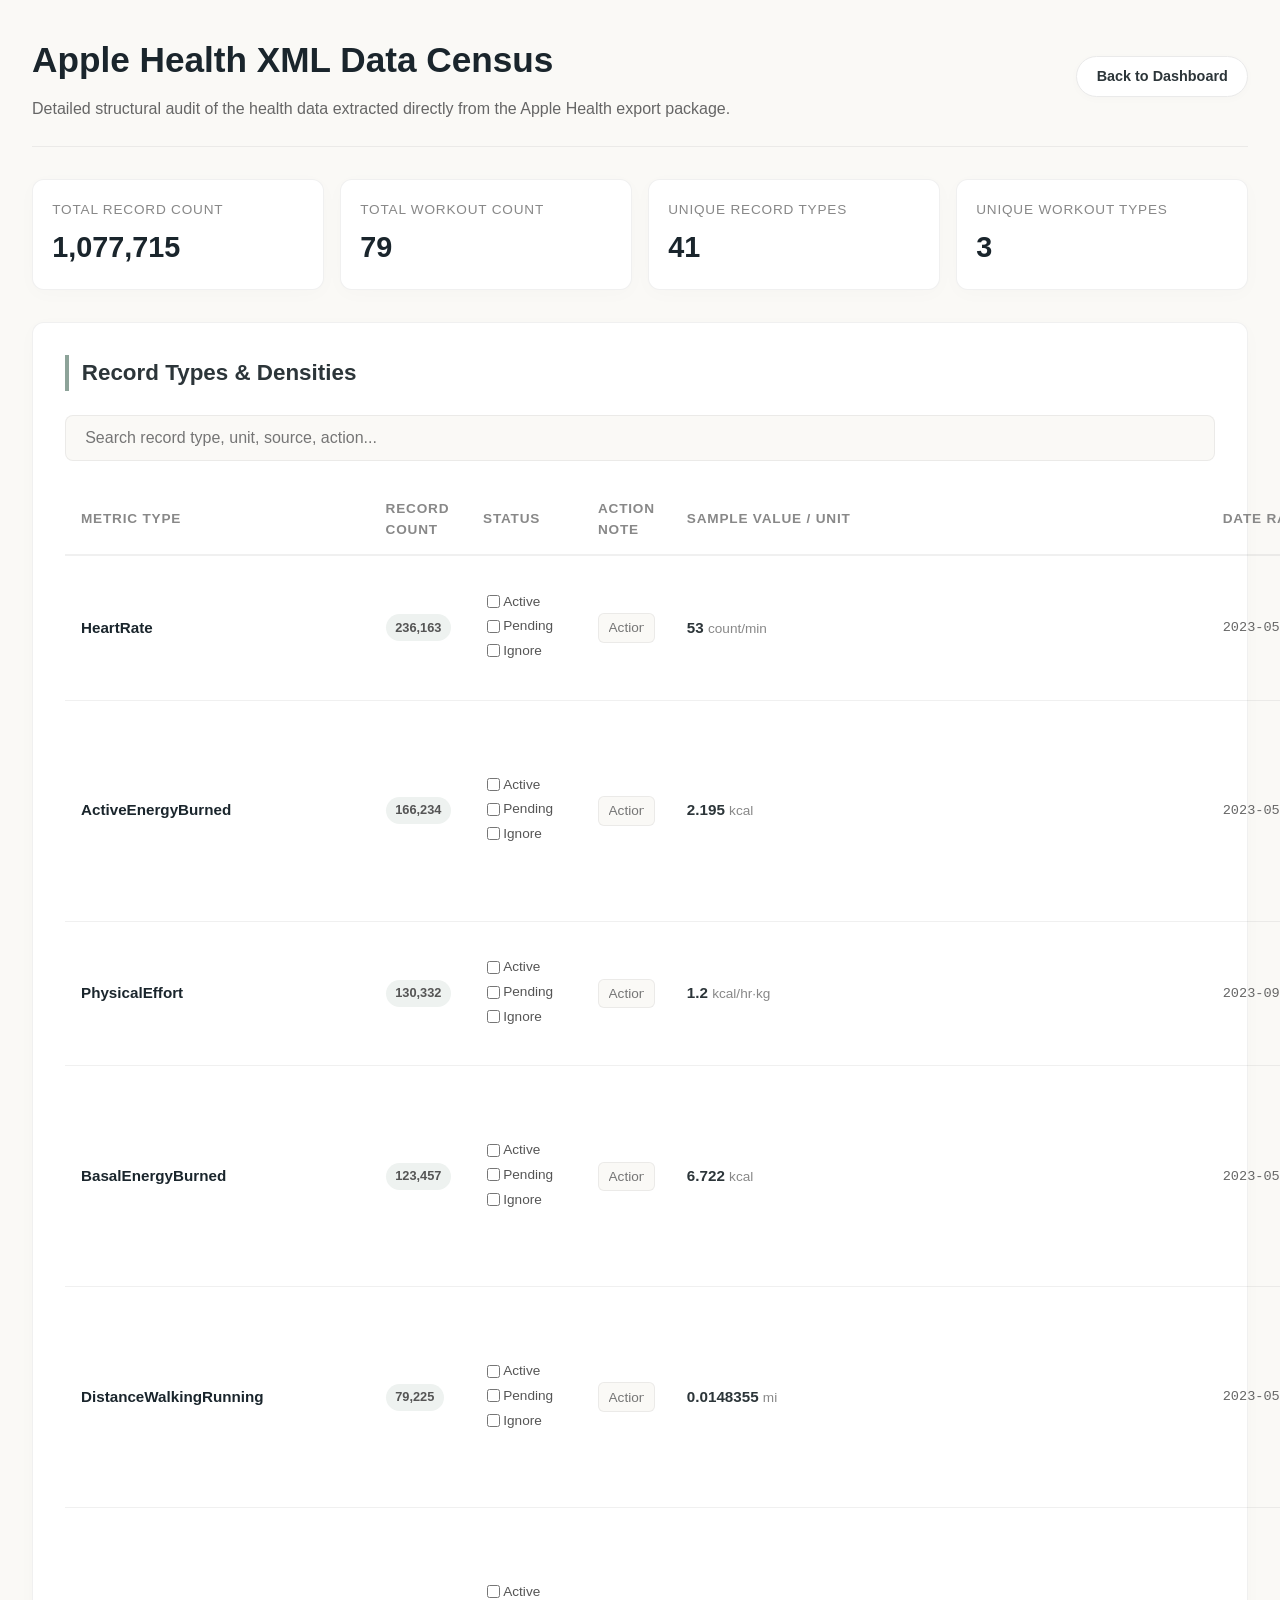
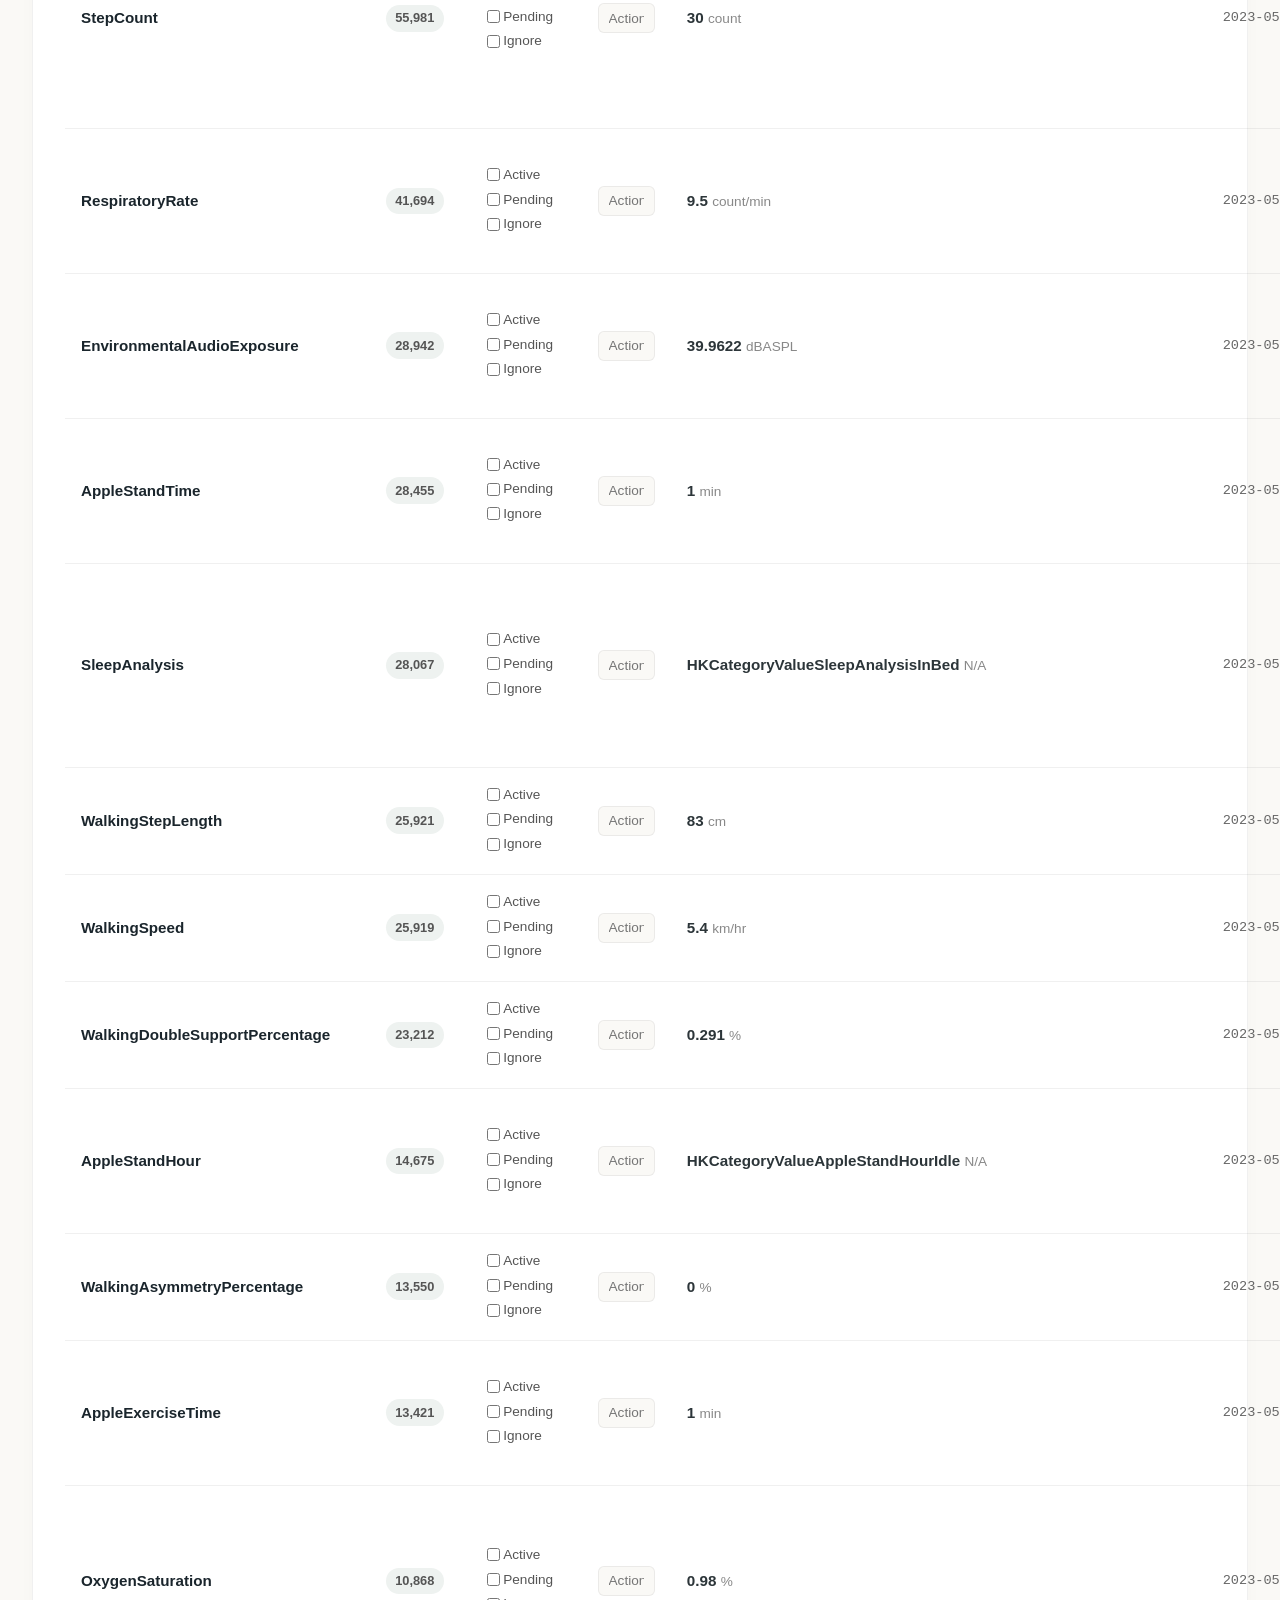
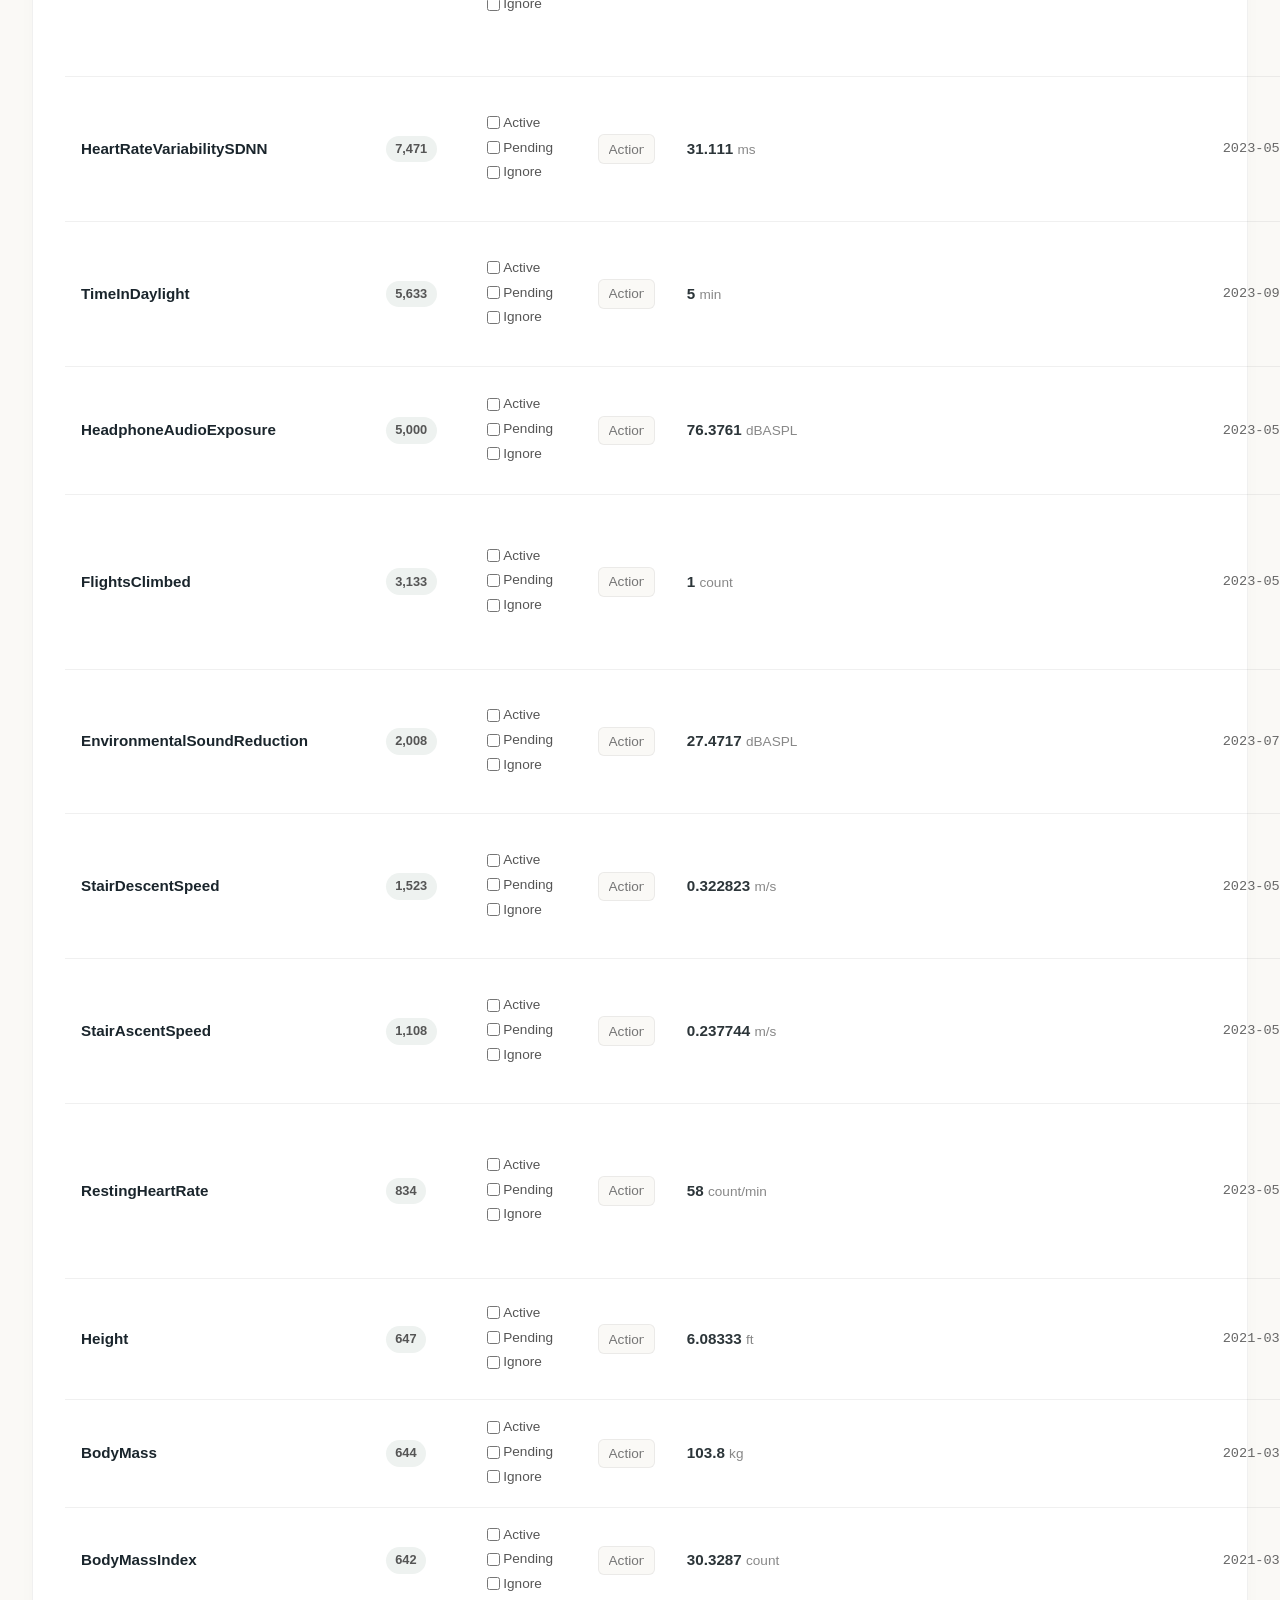
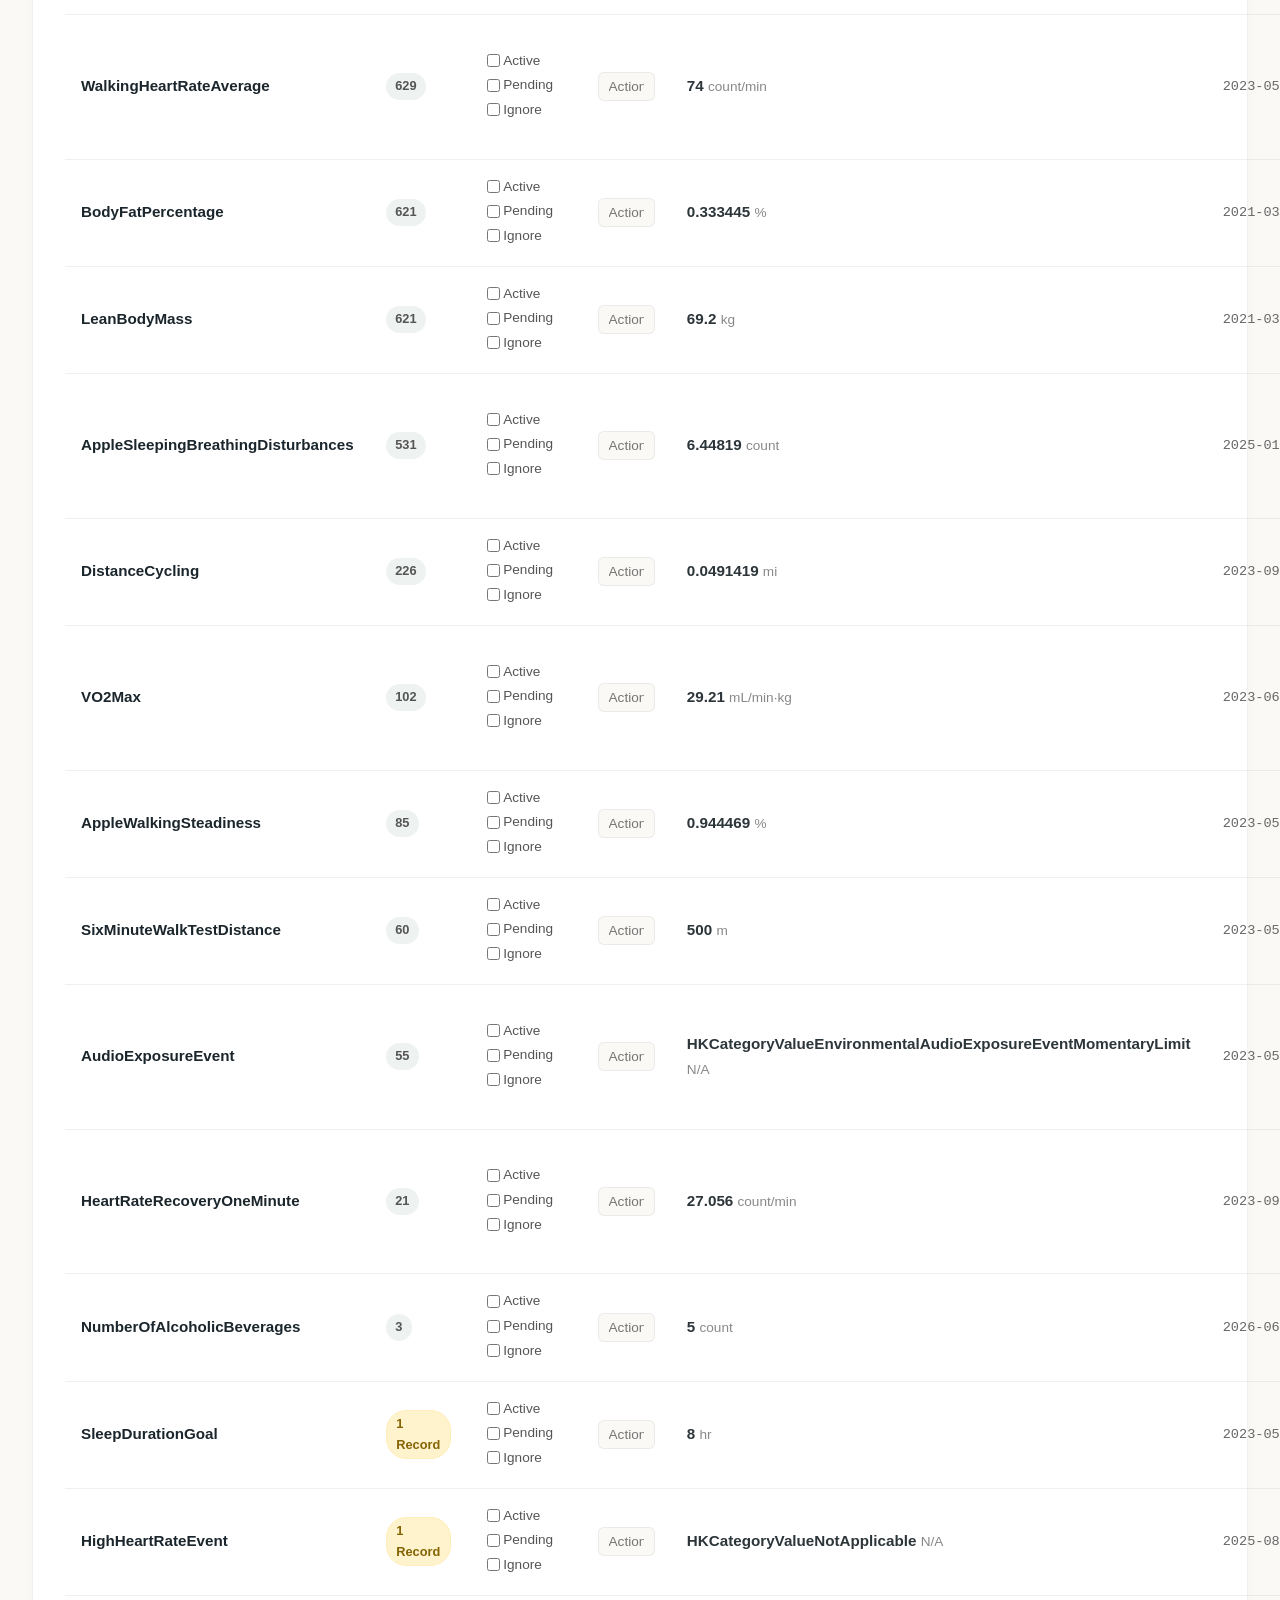
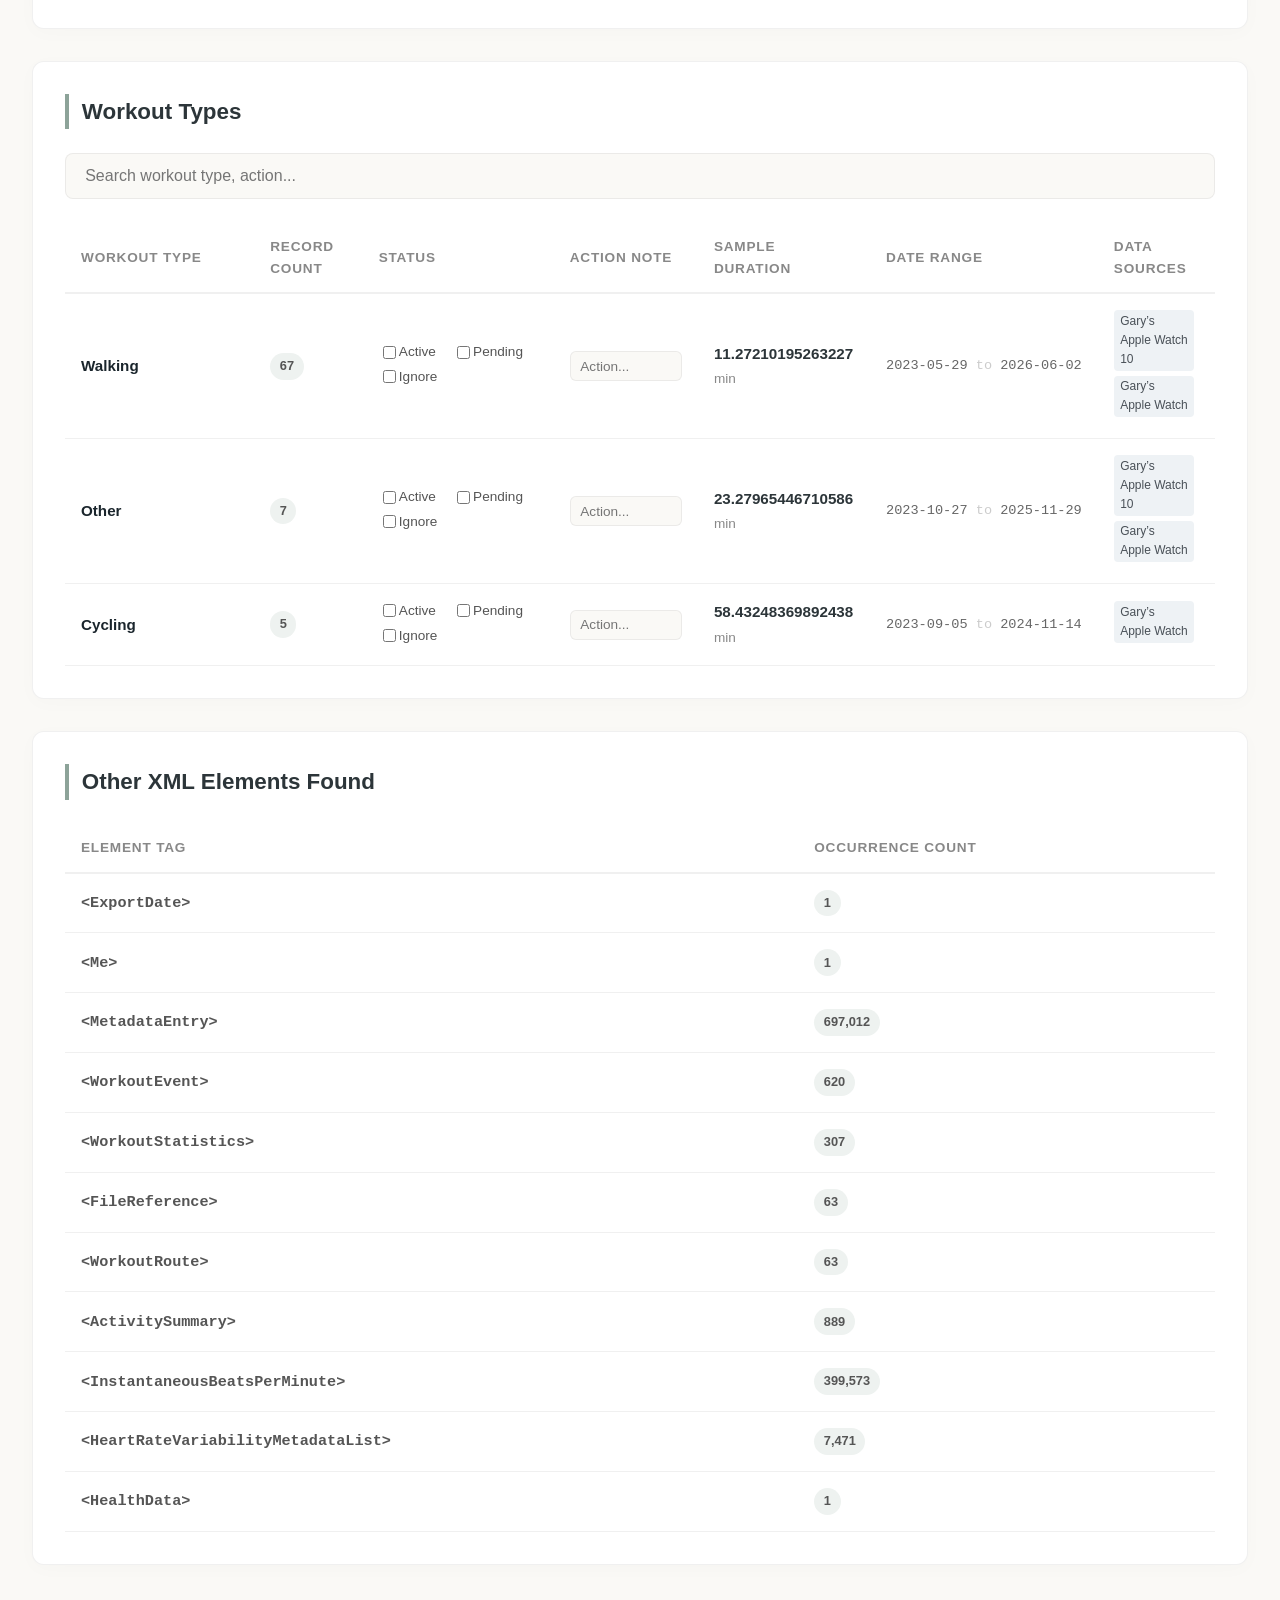
==== html/health_data_summary.html @ 9294064b "Add Status checkboxes and Action notes to Data Census page" ====
<!DOCTYPE html>
<html lang="en">
<head>
    <meta charset="UTF-8">
    <meta name="viewport" content="width=device-width, initial-scale=1.0">
    <title>Apple Health XML Data Summary</title>
    <style>
        :root {
            --bg-color: #faf9f6;
            --text-color: #2c3539;
            --card-bg: #ffffff;
            --accent-green: #8da399;
            --border-radius: 12px;
            --spacing: 2rem;
            --shadow: 0 4px 20px rgba(0,0,0,0.02);
            --border-color: rgba(0,0,0,0.06);
        }
        
        body {
            font-family: -apple-system, BlinkMacSystemFont, "Segoe UI", Roboto, Helvetica, Arial, sans-serif;
            background-color: var(--bg-color);
            color: var(--text-color);
            margin: 0;
            padding: var(--spacing);
            line-height: 1.6;
        }
        
        .container {
            max-width: 1300px;
            margin: 0 auto;
        }
        
        header {
            margin-bottom: 2rem;
            border-bottom: 1px solid var(--border-color);
            padding-bottom: 1.5rem;
            display: flex;
            justify-content: space-between;
            align-items: center;
        }
        
        h1 {
            font-size: 2.2rem;
            font-weight: 600;
            margin: 0 0 0.5rem 0;
            color: #1a252c;
        }
        
        .pill-btn {
            background-color: var(--card-bg);
            border: 1px solid #eaeaea;
            color: var(--text-color);
            padding: 0.5rem 1.2rem;
            border-radius: 50px;
            font-size: 0.9rem;
            font-weight: 600;
            cursor: pointer;
            transition: all 0.2s ease;
            box-shadow: 0 2px 10px rgba(0,0,0,0.02);
            text-decoration: none;
        }

        .pill-btn:hover {
            border-color: var(--accent-green);
            color: var(--accent-green);
        }

        .meta-grid {
            display: grid;
            grid-template-columns: repeat(auto-fit, minmax(200px, 1fr));
            gap: 1rem;
            margin-bottom: 2rem;
        }
        
        .meta-card {
            background: var(--card-bg);
            border-radius: var(--border-radius);
            padding: 1.2rem;
            box-shadow: var(--shadow);
            border: 1px solid var(--border-color);
        }
        
        .meta-label {
            font-size: 0.85rem;
            color: #888;
            text-transform: uppercase;
            letter-spacing: 0.05rem;
        }
        
        .meta-value {
            font-size: 1.8rem;
            font-weight: 700;
            color: #1a252c;
            margin-top: 0.2rem;
        }
        
        .section {
            background: var(--card-bg);
            border-radius: var(--border-radius);
            padding: 2rem;
            box-shadow: var(--shadow);
            border: 1px solid var(--border-color);
            margin-bottom: 2rem;
        }
        
        h2 {
            font-size: 1.4rem;
            font-weight: 600;
            margin-top: 0;
            margin-bottom: 1.5rem;
            border-left: 4px solid var(--accent-green);
            padding-left: 0.8rem;
        }
        
        .search-box {
            width: 100%;
            padding: 0.8rem 1.2rem;
            font-size: 1rem;
            border: 1px solid var(--border-color);
            border-radius: 8px;
            margin-bottom: 1.5rem;
            box-sizing: border-box;
            background-color: #faf9f6;
            outline: none;
            transition: border-color 0.2s;
        }
        
        .search-box:focus {
            border-color: var(--accent-green);
            background-color: #fff;
        }
        
        table {
            width: 100%;
            border-collapse: collapse;
            text-align: left;
        }
        
        th {
            padding: 0.8rem 1rem;
            font-size: 0.85rem;
            text-transform: uppercase;
            color: #888;
            border-bottom: 2px solid var(--border-color);
            letter-spacing: 0.05rem;
        }
        
        td {
            padding: 1rem;
            border-bottom: 1px solid var(--border-color);
            font-size: 0.95rem;
            vertical-align: middle;
        }
        
        tr:hover {
            background-color: #fafdfb;
        }
        
        .badge {
            display: inline-block;
            padding: 0.2rem 0.6rem;
            border-radius: 20px;
            font-size: 0.8rem;
            font-weight: 600;
        }
        
        .badge-count {
            background-color: #eef2f0;
            color: #555;
        }
        
        .badge-one {
            background-color: #fff3cd;
            color: #856404;
            border: 1px solid #ffeeba;
        }
        
        .badge-zero {
            background-color: #f8d7da;
            color: #721c24;
            border: 1px solid #f5c6cb;
        }
        
        .source-tag {
            display: inline-block;
            background-color: #eef2f5;
            color: #495057;
            padding: 0.1rem 0.4rem;
            border-radius: 4px;
            font-size: 0.75rem;
            margin-right: 0.3rem;
            margin-bottom: 0.3rem;
        }
        
        .date-cell {
            font-family: monospace;
            font-size: 0.85rem;
            color: #666;
            white-space: nowrap;
        }

        .status-checkbox {
            cursor: pointer;
            margin-right: 0.2rem;
            vertical-align: middle;
        }

        .status-label {
            display: inline-flex;
            align-items: center;
            margin-right: 0.8rem;
            font-size: 0.85rem;
            cursor: pointer;
            user-select: none;
            color: #555;
        }

        .status-label:hover {
            color: #1a252c;
        }

        .action-input {
            width: 100%;
            padding: 0.4rem 0.6rem;
            border: 1px solid var(--border-color);
            border-radius: 6px;
            font-size: 0.85rem;
            background-color: #faf9f6;
            outline: none;
            box-sizing: border-box;
            transition: border-color 0.2s, background-color 0.2s;
        }

        .action-input:focus {
            border-color: var(--accent-green);
            background-color: #ffffff;
        }
        
        .save-indicator {
            position: fixed;
            bottom: 1.5rem;
            right: 1.5rem;
            background-color: #2c3539;
            color: white;
            padding: 0.6rem 1.2rem;
            border-radius: 30px;
            font-size: 0.85rem;
            box-shadow: 0 4px 15px rgba(0,0,0,0.15);
            display: none;
            align-items: center;
            gap: 0.5rem;
            z-index: 1000;
        }
    </style>
</head>
<body>
    <div class="container">
        <header>
            <div>
                <h1>Apple Health XML Data Census</h1>
                <p style="color: #666; margin: 0;">Detailed structural audit of the health data extracted directly from the Apple Health export package.</p>
            </div>
            <a href="/" class="pill-btn">Back to Dashboard</a>
        </header>
        
        <div class="meta-grid">
            <div class="meta-card">
                <div class="meta-label">Total Record Count</div>
                <div class="meta-value">1,077,715</div>
            </div>
            <div class="meta-card">
                <div class="meta-label">Total Workout Count</div>
                <div class="meta-value">79</div>
            </div>
            <div class="meta-card">
                <div class="meta-label">Unique Record Types</div>
                <div class="meta-value">41</div>
            </div>
            <div class="meta-card">
                <div class="meta-label">Unique Workout Types</div>
                <div class="meta-value">3</div>
            </div>
        </div>
        
        <div class="section">
            <h2>Record Types & Densities</h2>
            <input type="text" id="record-search" class="search-box" placeholder="Search record type, unit, source, action..." onkeyup="filterTable('record-table', 'record-search')">
            <table id="record-table">
                <thead>
                    <tr>
                        <th style="width: 20%;">Metric Type</th>
                        <th style="width: 10%;">Record Count</th>
                        <th style="width: 20%;">Status</th>
                        <th style="width: 15%;">Action Note</th>
                        <th style="width: 15%;">Sample Value / Unit</th>
                        <th style="width: 10%;">Date Range</th>
                        <th style="width: 10%;">Data Sources</th>
                    </tr>
                </thead>
                <tbody>
    
                    <tr>
                        <td style="font-weight: 600; color: #1a252c;">HeartRate</td>
                        <td><span class="badge badge-count">236,163</span></td>
                        <td>
                            <label class="status-label"><input type="checkbox" class="status-checkbox" data-metric="HeartRate" data-status="active" onclick="handleStatusClick(this)"> Active</label>
                            <label class="status-label"><input type="checkbox" class="status-checkbox" data-metric="HeartRate" data-status="pending" onclick="handleStatusClick(this)"> Pending</label>
                            <label class="status-label"><input type="checkbox" class="status-checkbox" data-metric="HeartRate" data-status="ignore" onclick="handleStatusClick(this)"> Ignore</label>
                        </td>
                        <td>
                            <input type="text" class="action-input" data-metric="HeartRate" placeholder="Action..." onblur="saveActionNote(this)" onkeypress="if(event.key === 'Enter') this.blur()">
                        </td>
                        <td><strong>53</strong> <span style="color:#888; font-size:0.85rem;">count/min</span></td>
                        <td class="date-cell">2023-05-16 <span style="color:#ccc;">to</span> 2026-06-15</td>
                        <td><span class="source-tag">Gary’s Apple Watch 10</span><span class="source-tag">Gary’s Apple Watch</span></td>
                    </tr>
        
                    <tr>
                        <td style="font-weight: 600; color: #1a252c;">ActiveEnergyBurned</td>
                        <td><span class="badge badge-count">166,234</span></td>
                        <td>
                            <label class="status-label"><input type="checkbox" class="status-checkbox" data-metric="ActiveEnergyBurned" data-status="active" onclick="handleStatusClick(this)"> Active</label>
                            <label class="status-label"><input type="checkbox" class="status-checkbox" data-metric="ActiveEnergyBurned" data-status="pending" onclick="handleStatusClick(this)"> Pending</label>
                            <label class="status-label"><input type="checkbox" class="status-checkbox" data-metric="ActiveEnergyBurned" data-status="ignore" onclick="handleStatusClick(this)"> Ignore</label>
                        </td>
                        <td>
                            <input type="text" class="action-input" data-metric="ActiveEnergyBurned" placeholder="Action..." onblur="saveActionNote(this)" onkeypress="if(event.key === 'Enter') this.blur()">
                        </td>
                        <td><strong>2.195</strong> <span style="color:#888; font-size:0.85rem;">kcal</span></td>
                        <td class="date-cell">2023-05-07 <span style="color:#ccc;">to</span> 2026-06-15</td>
                        <td><span class="source-tag">Persu17</span><span class="source-tag">Gary’s Apple Watch 10</span><span class="source-tag">Gary’s iPhone</span><span class="source-tag">Gary’s Apple Watch</span></td>
                    </tr>
        
                    <tr>
                        <td style="font-weight: 600; color: #1a252c;">PhysicalEffort</td>
                        <td><span class="badge badge-count">130,332</span></td>
                        <td>
                            <label class="status-label"><input type="checkbox" class="status-checkbox" data-metric="PhysicalEffort" data-status="active" onclick="handleStatusClick(this)"> Active</label>
                            <label class="status-label"><input type="checkbox" class="status-checkbox" data-metric="PhysicalEffort" data-status="pending" onclick="handleStatusClick(this)"> Pending</label>
                            <label class="status-label"><input type="checkbox" class="status-checkbox" data-metric="PhysicalEffort" data-status="ignore" onclick="handleStatusClick(this)"> Ignore</label>
                        </td>
                        <td>
                            <input type="text" class="action-input" data-metric="PhysicalEffort" placeholder="Action..." onblur="saveActionNote(this)" onkeypress="if(event.key === 'Enter') this.blur()">
                        </td>
                        <td><strong>1.2</strong> <span style="color:#888; font-size:0.85rem;">kcal/hr·kg</span></td>
                        <td class="date-cell">2023-09-22 <span style="color:#ccc;">to</span> 2026-06-15</td>
                        <td><span class="source-tag">Gary’s Apple Watch 10</span><span class="source-tag">Gary’s Apple Watch</span></td>
                    </tr>
        
                    <tr>
                        <td style="font-weight: 600; color: #1a252c;">BasalEnergyBurned</td>
                        <td><span class="badge badge-count">123,457</span></td>
                        <td>
                            <label class="status-label"><input type="checkbox" class="status-checkbox" data-metric="BasalEnergyBurned" data-status="active" onclick="handleStatusClick(this)"> Active</label>
                            <label class="status-label"><input type="checkbox" class="status-checkbox" data-metric="BasalEnergyBurned" data-status="pending" onclick="handleStatusClick(this)"> Pending</label>
                            <label class="status-label"><input type="checkbox" class="status-checkbox" data-metric="BasalEnergyBurned" data-status="ignore" onclick="handleStatusClick(this)"> Ignore</label>
                        </td>
                        <td>
                            <input type="text" class="action-input" data-metric="BasalEnergyBurned" placeholder="Action..." onblur="saveActionNote(this)" onkeypress="if(event.key === 'Enter') this.blur()">
                        </td>
                        <td><strong>6.722</strong> <span style="color:#888; font-size:0.85rem;">kcal</span></td>
                        <td class="date-cell">2023-05-07 <span style="color:#ccc;">to</span> 2026-06-15</td>
                        <td><span class="source-tag">Gary’s Apple Watch 10</span><span class="source-tag">Gary’s iPhone</span><span class="source-tag">Persu17</span><span class="source-tag">Gary’s Apple Watch</span></td>
                    </tr>
        
                    <tr>
                        <td style="font-weight: 600; color: #1a252c;">DistanceWalkingRunning</td>
                        <td><span class="badge badge-count">79,225</span></td>
                        <td>
                            <label class="status-label"><input type="checkbox" class="status-checkbox" data-metric="DistanceWalkingRunning" data-status="active" onclick="handleStatusClick(this)"> Active</label>
                            <label class="status-label"><input type="checkbox" class="status-checkbox" data-metric="DistanceWalkingRunning" data-status="pending" onclick="handleStatusClick(this)"> Pending</label>
                            <label class="status-label"><input type="checkbox" class="status-checkbox" data-metric="DistanceWalkingRunning" data-status="ignore" onclick="handleStatusClick(this)"> Ignore</label>
                        </td>
                        <td>
                            <input type="text" class="action-input" data-metric="DistanceWalkingRunning" placeholder="Action..." onblur="saveActionNote(this)" onkeypress="if(event.key === 'Enter') this.blur()">
                        </td>
                        <td><strong>0.0148355</strong> <span style="color:#888; font-size:0.85rem;">mi</span></td>
                        <td class="date-cell">2023-05-08 <span style="color:#ccc;">to</span> 2026-06-15</td>
                        <td><span class="source-tag">Gary’s Apple Watch 10</span><span class="source-tag">Gary’s iPhone</span><span class="source-tag">Persu17</span><span class="source-tag">Gary’s Apple Watch</span></td>
                    </tr>
        
                    <tr>
                        <td style="font-weight: 600; color: #1a252c;">StepCount</td>
                        <td><span class="badge badge-count">55,981</span></td>
                        <td>
                            <label class="status-label"><input type="checkbox" class="status-checkbox" data-metric="StepCount" data-status="active" onclick="handleStatusClick(this)"> Active</label>
                            <label class="status-label"><input type="checkbox" class="status-checkbox" data-metric="StepCount" data-status="pending" onclick="handleStatusClick(this)"> Pending</label>
                            <label class="status-label"><input type="checkbox" class="status-checkbox" data-metric="StepCount" data-status="ignore" onclick="handleStatusClick(this)"> Ignore</label>
                        </td>
                        <td>
                            <input type="text" class="action-input" data-metric="StepCount" placeholder="Action..." onblur="saveActionNote(this)" onkeypress="if(event.key === 'Enter') this.blur()">
                        </td>
                        <td><strong>30</strong> <span style="color:#888; font-size:0.85rem;">count</span></td>
                        <td class="date-cell">2023-05-08 <span style="color:#ccc;">to</span> 2026-06-15</td>
                        <td><span class="source-tag">Gary’s Apple Watch 10</span><span class="source-tag">Gary’s iPhone</span><span class="source-tag">Persu17</span><span class="source-tag">Gary’s Apple Watch</span></td>
                    </tr>
        
                    <tr>
                        <td style="font-weight: 600; color: #1a252c;">RespiratoryRate</td>
                        <td><span class="badge badge-count">41,694</span></td>
                        <td>
                            <label class="status-label"><input type="checkbox" class="status-checkbox" data-metric="RespiratoryRate" data-status="active" onclick="handleStatusClick(this)"> Active</label>
                            <label class="status-label"><input type="checkbox" class="status-checkbox" data-metric="RespiratoryRate" data-status="pending" onclick="handleStatusClick(this)"> Pending</label>
                            <label class="status-label"><input type="checkbox" class="status-checkbox" data-metric="RespiratoryRate" data-status="ignore" onclick="handleStatusClick(this)"> Ignore</label>
                        </td>
                        <td>
                            <input type="text" class="action-input" data-metric="RespiratoryRate" placeholder="Action..." onblur="saveActionNote(this)" onkeypress="if(event.key === 'Enter') this.blur()">
                        </td>
                        <td><strong>9.5</strong> <span style="color:#888; font-size:0.85rem;">count/min</span></td>
                        <td class="date-cell">2023-05-16 <span style="color:#ccc;">to</span> 2026-06-14</td>
                        <td><span class="source-tag">Gary’s Apple Watch 10</span><span class="source-tag">Gary’s Apple Watch</span></td>
                    </tr>
        
                    <tr>
                        <td style="font-weight: 600; color: #1a252c;">EnvironmentalAudioExposure</td>
                        <td><span class="badge badge-count">28,942</span></td>
                        <td>
                            <label class="status-label"><input type="checkbox" class="status-checkbox" data-metric="EnvironmentalAudioExposure" data-status="active" onclick="handleStatusClick(this)"> Active</label>
                            <label class="status-label"><input type="checkbox" class="status-checkbox" data-metric="EnvironmentalAudioExposure" data-status="pending" onclick="handleStatusClick(this)"> Pending</label>
                            <label class="status-label"><input type="checkbox" class="status-checkbox" data-metric="EnvironmentalAudioExposure" data-status="ignore" onclick="handleStatusClick(this)"> Ignore</label>
                        </td>
                        <td>
                            <input type="text" class="action-input" data-metric="EnvironmentalAudioExposure" placeholder="Action..." onblur="saveActionNote(this)" onkeypress="if(event.key === 'Enter') this.blur()">
                        </td>
                        <td><strong>39.9622</strong> <span style="color:#888; font-size:0.85rem;">dBASPL</span></td>
                        <td class="date-cell">2023-05-16 <span style="color:#ccc;">to</span> 2026-06-15</td>
                        <td><span class="source-tag">Gary’s Apple Watch 10</span><span class="source-tag">Gary’s Apple Watch</span></td>
                    </tr>
        
                    <tr>
                        <td style="font-weight: 600; color: #1a252c;">AppleStandTime</td>
                        <td><span class="badge badge-count">28,455</span></td>
                        <td>
                            <label class="status-label"><input type="checkbox" class="status-checkbox" data-metric="AppleStandTime" data-status="active" onclick="handleStatusClick(this)"> Active</label>
                            <label class="status-label"><input type="checkbox" class="status-checkbox" data-metric="AppleStandTime" data-status="pending" onclick="handleStatusClick(this)"> Pending</label>
                            <label class="status-label"><input type="checkbox" class="status-checkbox" data-metric="AppleStandTime" data-status="ignore" onclick="handleStatusClick(this)"> Ignore</label>
                        </td>
                        <td>
                            <input type="text" class="action-input" data-metric="AppleStandTime" placeholder="Action..." onblur="saveActionNote(this)" onkeypress="if(event.key === 'Enter') this.blur()">
                        </td>
                        <td><strong>1</strong> <span style="color:#888; font-size:0.85rem;">min</span></td>
                        <td class="date-cell">2023-05-16 <span style="color:#ccc;">to</span> 2026-06-14</td>
                        <td><span class="source-tag">Gary’s Apple Watch 10</span><span class="source-tag">Gary’s Apple Watch</span></td>
                    </tr>
        
                    <tr>
                        <td style="font-weight: 600; color: #1a252c;">SleepAnalysis</td>
                        <td><span class="badge badge-count">28,067</span></td>
                        <td>
                            <label class="status-label"><input type="checkbox" class="status-checkbox" data-metric="SleepAnalysis" data-status="active" onclick="handleStatusClick(this)"> Active</label>
                            <label class="status-label"><input type="checkbox" class="status-checkbox" data-metric="SleepAnalysis" data-status="pending" onclick="handleStatusClick(this)"> Pending</label>
                            <label class="status-label"><input type="checkbox" class="status-checkbox" data-metric="SleepAnalysis" data-status="ignore" onclick="handleStatusClick(this)"> Ignore</label>
                        </td>
                        <td>
                            <input type="text" class="action-input" data-metric="SleepAnalysis" placeholder="Action..." onblur="saveActionNote(this)" onkeypress="if(event.key === 'Enter') this.blur()">
                        </td>
                        <td><strong>HKCategoryValueSleepAnalysisInBed</strong> <span style="color:#888; font-size:0.85rem;">N/A</span></td>
                        <td class="date-cell">2023-05-16 <span style="color:#ccc;">to</span> 2026-06-14</td>
                        <td><span class="source-tag">Sleep++</span><span class="source-tag">Gary’s Apple Watch 10</span><span class="source-tag">Persu17</span><span class="source-tag">Gary’s Apple Watch</span></td>
                    </tr>
        
                    <tr>
                        <td style="font-weight: 600; color: #1a252c;">WalkingStepLength</td>
                        <td><span class="badge badge-count">25,921</span></td>
                        <td>
                            <label class="status-label"><input type="checkbox" class="status-checkbox" data-metric="WalkingStepLength" data-status="active" onclick="handleStatusClick(this)"> Active</label>
                            <label class="status-label"><input type="checkbox" class="status-checkbox" data-metric="WalkingStepLength" data-status="pending" onclick="handleStatusClick(this)"> Pending</label>
                            <label class="status-label"><input type="checkbox" class="status-checkbox" data-metric="WalkingStepLength" data-status="ignore" onclick="handleStatusClick(this)"> Ignore</label>
                        </td>
                        <td>
                            <input type="text" class="action-input" data-metric="WalkingStepLength" placeholder="Action..." onblur="saveActionNote(this)" onkeypress="if(event.key === 'Enter') this.blur()">
                        </td>
                        <td><strong>83</strong> <span style="color:#888; font-size:0.85rem;">cm</span></td>
                        <td class="date-cell">2023-05-09 <span style="color:#ccc;">to</span> 2026-06-14</td>
                        <td><span class="source-tag">Persu17</span></td>
                    </tr>
        
                    <tr>
                        <td style="font-weight: 600; color: #1a252c;">WalkingSpeed</td>
                        <td><span class="badge badge-count">25,919</span></td>
                        <td>
                            <label class="status-label"><input type="checkbox" class="status-checkbox" data-metric="WalkingSpeed" data-status="active" onclick="handleStatusClick(this)"> Active</label>
                            <label class="status-label"><input type="checkbox" class="status-checkbox" data-metric="WalkingSpeed" data-status="pending" onclick="handleStatusClick(this)"> Pending</label>
                            <label class="status-label"><input type="checkbox" class="status-checkbox" data-metric="WalkingSpeed" data-status="ignore" onclick="handleStatusClick(this)"> Ignore</label>
                        </td>
                        <td>
                            <input type="text" class="action-input" data-metric="WalkingSpeed" placeholder="Action..." onblur="saveActionNote(this)" onkeypress="if(event.key === 'Enter') this.blur()">
                        </td>
                        <td><strong>5.4</strong> <span style="color:#888; font-size:0.85rem;">km/hr</span></td>
                        <td class="date-cell">2023-05-09 <span style="color:#ccc;">to</span> 2026-06-14</td>
                        <td><span class="source-tag">Persu17</span></td>
                    </tr>
        
                    <tr>
                        <td style="font-weight: 600; color: #1a252c;">WalkingDoubleSupportPercentage</td>
                        <td><span class="badge badge-count">23,212</span></td>
                        <td>
                            <label class="status-label"><input type="checkbox" class="status-checkbox" data-metric="WalkingDoubleSupportPercentage" data-status="active" onclick="handleStatusClick(this)"> Active</label>
                            <label class="status-label"><input type="checkbox" class="status-checkbox" data-metric="WalkingDoubleSupportPercentage" data-status="pending" onclick="handleStatusClick(this)"> Pending</label>
                            <label class="status-label"><input type="checkbox" class="status-checkbox" data-metric="WalkingDoubleSupportPercentage" data-status="ignore" onclick="handleStatusClick(this)"> Ignore</label>
                        </td>
                        <td>
                            <input type="text" class="action-input" data-metric="WalkingDoubleSupportPercentage" placeholder="Action..." onblur="saveActionNote(this)" onkeypress="if(event.key === 'Enter') this.blur()">
                        </td>
                        <td><strong>0.291</strong> <span style="color:#888; font-size:0.85rem;">%</span></td>
                        <td class="date-cell">2023-05-09 <span style="color:#ccc;">to</span> 2026-06-14</td>
                        <td><span class="source-tag">Persu17</span></td>
                    </tr>
        
                    <tr>
                        <td style="font-weight: 600; color: #1a252c;">AppleStandHour</td>
                        <td><span class="badge badge-count">14,675</span></td>
                        <td>
                            <label class="status-label"><input type="checkbox" class="status-checkbox" data-metric="AppleStandHour" data-status="active" onclick="handleStatusClick(this)"> Active</label>
                            <label class="status-label"><input type="checkbox" class="status-checkbox" data-metric="AppleStandHour" data-status="pending" onclick="handleStatusClick(this)"> Pending</label>
                            <label class="status-label"><input type="checkbox" class="status-checkbox" data-metric="AppleStandHour" data-status="ignore" onclick="handleStatusClick(this)"> Ignore</label>
                        </td>
                        <td>
                            <input type="text" class="action-input" data-metric="AppleStandHour" placeholder="Action..." onblur="saveActionNote(this)" onkeypress="if(event.key === 'Enter') this.blur()">
                        </td>
                        <td><strong>HKCategoryValueAppleStandHourIdle</strong> <span style="color:#888; font-size:0.85rem;">N/A</span></td>
                        <td class="date-cell">2023-05-16 <span style="color:#ccc;">to</span> 2026-06-15</td>
                        <td><span class="source-tag">Gary’s Apple Watch 10</span><span class="source-tag">Gary’s Apple Watch</span></td>
                    </tr>
        
                    <tr>
                        <td style="font-weight: 600; color: #1a252c;">WalkingAsymmetryPercentage</td>
                        <td><span class="badge badge-count">13,550</span></td>
                        <td>
                            <label class="status-label"><input type="checkbox" class="status-checkbox" data-metric="WalkingAsymmetryPercentage" data-status="active" onclick="handleStatusClick(this)"> Active</label>
                            <label class="status-label"><input type="checkbox" class="status-checkbox" data-metric="WalkingAsymmetryPercentage" data-status="pending" onclick="handleStatusClick(this)"> Pending</label>
                            <label class="status-label"><input type="checkbox" class="status-checkbox" data-metric="WalkingAsymmetryPercentage" data-status="ignore" onclick="handleStatusClick(this)"> Ignore</label>
                        </td>
                        <td>
                            <input type="text" class="action-input" data-metric="WalkingAsymmetryPercentage" placeholder="Action..." onblur="saveActionNote(this)" onkeypress="if(event.key === 'Enter') this.blur()">
                        </td>
                        <td><strong>0</strong> <span style="color:#888; font-size:0.85rem;">%</span></td>
                        <td class="date-cell">2023-05-09 <span style="color:#ccc;">to</span> 2026-06-14</td>
                        <td><span class="source-tag">Persu17</span></td>
                    </tr>
        
                    <tr>
                        <td style="font-weight: 600; color: #1a252c;">AppleExerciseTime</td>
                        <td><span class="badge badge-count">13,421</span></td>
                        <td>
                            <label class="status-label"><input type="checkbox" class="status-checkbox" data-metric="AppleExerciseTime" data-status="active" onclick="handleStatusClick(this)"> Active</label>
                            <label class="status-label"><input type="checkbox" class="status-checkbox" data-metric="AppleExerciseTime" data-status="pending" onclick="handleStatusClick(this)"> Pending</label>
                            <label class="status-label"><input type="checkbox" class="status-checkbox" data-metric="AppleExerciseTime" data-status="ignore" onclick="handleStatusClick(this)"> Ignore</label>
                        </td>
                        <td>
                            <input type="text" class="action-input" data-metric="AppleExerciseTime" placeholder="Action..." onblur="saveActionNote(this)" onkeypress="if(event.key === 'Enter') this.blur()">
                        </td>
                        <td><strong>1</strong> <span style="color:#888; font-size:0.85rem;">min</span></td>
                        <td class="date-cell">2023-05-17 <span style="color:#ccc;">to</span> 2026-06-14</td>
                        <td><span class="source-tag">Gary’s Apple Watch 10</span><span class="source-tag">Gary’s Apple Watch</span></td>
                    </tr>
        
                    <tr>
                        <td style="font-weight: 600; color: #1a252c;">OxygenSaturation</td>
                        <td><span class="badge badge-count">10,868</span></td>
                        <td>
                            <label class="status-label"><input type="checkbox" class="status-checkbox" data-metric="OxygenSaturation" data-status="active" onclick="handleStatusClick(this)"> Active</label>
                            <label class="status-label"><input type="checkbox" class="status-checkbox" data-metric="OxygenSaturation" data-status="pending" onclick="handleStatusClick(this)"> Pending</label>
                            <label class="status-label"><input type="checkbox" class="status-checkbox" data-metric="OxygenSaturation" data-status="ignore" onclick="handleStatusClick(this)"> Ignore</label>
                        </td>
                        <td>
                            <input type="text" class="action-input" data-metric="OxygenSaturation" placeholder="Action..." onblur="saveActionNote(this)" onkeypress="if(event.key === 'Enter') this.blur()">
                        </td>
                        <td><strong>0.98</strong> <span style="color:#888; font-size:0.85rem;">%</span></td>
                        <td class="date-cell">2023-05-16 <span style="color:#ccc;">to</span> 2026-06-15</td>
                        <td><span class="source-tag">Gary’s Apple Watch 10</span><span class="source-tag">Blood Oxygen</span><span class="source-tag">Gary’s Apple Watch</span></td>
                    </tr>
        
                    <tr>
                        <td style="font-weight: 600; color: #1a252c;">HeartRateVariabilitySDNN</td>
                        <td><span class="badge badge-count">7,471</span></td>
                        <td>
                            <label class="status-label"><input type="checkbox" class="status-checkbox" data-metric="HeartRateVariabilitySDNN" data-status="active" onclick="handleStatusClick(this)"> Active</label>
                            <label class="status-label"><input type="checkbox" class="status-checkbox" data-metric="HeartRateVariabilitySDNN" data-status="pending" onclick="handleStatusClick(this)"> Pending</label>
                            <label class="status-label"><input type="checkbox" class="status-checkbox" data-metric="HeartRateVariabilitySDNN" data-status="ignore" onclick="handleStatusClick(this)"> Ignore</label>
                        </td>
                        <td>
                            <input type="text" class="action-input" data-metric="HeartRateVariabilitySDNN" placeholder="Action..." onblur="saveActionNote(this)" onkeypress="if(event.key === 'Enter') this.blur()">
                        </td>
                        <td><strong>31.111</strong> <span style="color:#888; font-size:0.85rem;">ms</span></td>
                        <td class="date-cell">2023-05-16 <span style="color:#ccc;">to</span> 2026-06-15</td>
                        <td><span class="source-tag">Gary’s Apple Watch 10</span><span class="source-tag">Gary’s Apple Watch</span></td>
                    </tr>
        
                    <tr>
                        <td style="font-weight: 600; color: #1a252c;">TimeInDaylight</td>
                        <td><span class="badge badge-count">5,633</span></td>
                        <td>
                            <label class="status-label"><input type="checkbox" class="status-checkbox" data-metric="TimeInDaylight" data-status="active" onclick="handleStatusClick(this)"> Active</label>
                            <label class="status-label"><input type="checkbox" class="status-checkbox" data-metric="TimeInDaylight" data-status="pending" onclick="handleStatusClick(this)"> Pending</label>
                            <label class="status-label"><input type="checkbox" class="status-checkbox" data-metric="TimeInDaylight" data-status="ignore" onclick="handleStatusClick(this)"> Ignore</label>
                        </td>
                        <td>
                            <input type="text" class="action-input" data-metric="TimeInDaylight" placeholder="Action..." onblur="saveActionNote(this)" onkeypress="if(event.key === 'Enter') this.blur()">
                        </td>
                        <td><strong>5</strong> <span style="color:#888; font-size:0.85rem;">min</span></td>
                        <td class="date-cell">2023-09-23 <span style="color:#ccc;">to</span> 2026-06-14</td>
                        <td><span class="source-tag">Gary’s Apple Watch 10</span><span class="source-tag">Gary’s Apple Watch</span></td>
                    </tr>
        
                    <tr>
                        <td style="font-weight: 600; color: #1a252c;">HeadphoneAudioExposure</td>
                        <td><span class="badge badge-count">5,000</span></td>
                        <td>
                            <label class="status-label"><input type="checkbox" class="status-checkbox" data-metric="HeadphoneAudioExposure" data-status="active" onclick="handleStatusClick(this)"> Active</label>
                            <label class="status-label"><input type="checkbox" class="status-checkbox" data-metric="HeadphoneAudioExposure" data-status="pending" onclick="handleStatusClick(this)"> Pending</label>
                            <label class="status-label"><input type="checkbox" class="status-checkbox" data-metric="HeadphoneAudioExposure" data-status="ignore" onclick="handleStatusClick(this)"> Ignore</label>
                        </td>
                        <td>
                            <input type="text" class="action-input" data-metric="HeadphoneAudioExposure" placeholder="Action..." onblur="saveActionNote(this)" onkeypress="if(event.key === 'Enter') this.blur()">
                        </td>
                        <td><strong>76.3761</strong> <span style="color:#888; font-size:0.85rem;">dBASPL</span></td>
                        <td class="date-cell">2023-05-12 <span style="color:#ccc;">to</span> 2026-06-12</td>
                        <td><span class="source-tag">Gary’s Apple Watch 10</span><span class="source-tag">Persu17</span></td>
                    </tr>
        
                    <tr>
                        <td style="font-weight: 600; color: #1a252c;">FlightsClimbed</td>
                        <td><span class="badge badge-count">3,133</span></td>
                        <td>
                            <label class="status-label"><input type="checkbox" class="status-checkbox" data-metric="FlightsClimbed" data-status="active" onclick="handleStatusClick(this)"> Active</label>
                            <label class="status-label"><input type="checkbox" class="status-checkbox" data-metric="FlightsClimbed" data-status="pending" onclick="handleStatusClick(this)"> Pending</label>
                            <label class="status-label"><input type="checkbox" class="status-checkbox" data-metric="FlightsClimbed" data-status="ignore" onclick="handleStatusClick(this)"> Ignore</label>
                        </td>
                        <td>
                            <input type="text" class="action-input" data-metric="FlightsClimbed" placeholder="Action..." onblur="saveActionNote(this)" onkeypress="if(event.key === 'Enter') this.blur()">
                        </td>
                        <td><strong>1</strong> <span style="color:#888; font-size:0.85rem;">count</span></td>
                        <td class="date-cell">2023-05-11 <span style="color:#ccc;">to</span> 2026-06-14</td>
                        <td><span class="source-tag">Gary’s Apple Watch 10</span><span class="source-tag">Persu17</span><span class="source-tag">Gary’s Apple Watch</span></td>
                    </tr>
        
                    <tr>
                        <td style="font-weight: 600; color: #1a252c;">EnvironmentalSoundReduction</td>
                        <td><span class="badge badge-count">2,008</span></td>
                        <td>
                            <label class="status-label"><input type="checkbox" class="status-checkbox" data-metric="EnvironmentalSoundReduction" data-status="active" onclick="handleStatusClick(this)"> Active</label>
                            <label class="status-label"><input type="checkbox" class="status-checkbox" data-metric="EnvironmentalSoundReduction" data-status="pending" onclick="handleStatusClick(this)"> Pending</label>
                            <label class="status-label"><input type="checkbox" class="status-checkbox" data-metric="EnvironmentalSoundReduction" data-status="ignore" onclick="handleStatusClick(this)"> Ignore</label>
                        </td>
                        <td>
                            <input type="text" class="action-input" data-metric="EnvironmentalSoundReduction" placeholder="Action..." onblur="saveActionNote(this)" onkeypress="if(event.key === 'Enter') this.blur()">
                        </td>
                        <td><strong>27.4717</strong> <span style="color:#888; font-size:0.85rem;">dBASPL</span></td>
                        <td class="date-cell">2023-07-19 <span style="color:#ccc;">to</span> 2026-06-12</td>
                        <td><span class="source-tag">Gary’s Apple Watch 10</span><span class="source-tag">Gary’s Apple Watch</span></td>
                    </tr>
        
                    <tr>
                        <td style="font-weight: 600; color: #1a252c;">StairDescentSpeed</td>
                        <td><span class="badge badge-count">1,523</span></td>
                        <td>
                            <label class="status-label"><input type="checkbox" class="status-checkbox" data-metric="StairDescentSpeed" data-status="active" onclick="handleStatusClick(this)"> Active</label>
                            <label class="status-label"><input type="checkbox" class="status-checkbox" data-metric="StairDescentSpeed" data-status="pending" onclick="handleStatusClick(this)"> Pending</label>
                            <label class="status-label"><input type="checkbox" class="status-checkbox" data-metric="StairDescentSpeed" data-status="ignore" onclick="handleStatusClick(this)"> Ignore</label>
                        </td>
                        <td>
                            <input type="text" class="action-input" data-metric="StairDescentSpeed" placeholder="Action..." onblur="saveActionNote(this)" onkeypress="if(event.key === 'Enter') this.blur()">
                        </td>
                        <td><strong>0.322823</strong> <span style="color:#888; font-size:0.85rem;">m/s</span></td>
                        <td class="date-cell">2023-05-17 <span style="color:#ccc;">to</span> 2026-06-15</td>
                        <td><span class="source-tag">Gary’s Apple Watch 10</span><span class="source-tag">Gary’s Apple Watch</span></td>
                    </tr>
        
                    <tr>
                        <td style="font-weight: 600; color: #1a252c;">StairAscentSpeed</td>
                        <td><span class="badge badge-count">1,108</span></td>
                        <td>
                            <label class="status-label"><input type="checkbox" class="status-checkbox" data-metric="StairAscentSpeed" data-status="active" onclick="handleStatusClick(this)"> Active</label>
                            <label class="status-label"><input type="checkbox" class="status-checkbox" data-metric="StairAscentSpeed" data-status="pending" onclick="handleStatusClick(this)"> Pending</label>
                            <label class="status-label"><input type="checkbox" class="status-checkbox" data-metric="StairAscentSpeed" data-status="ignore" onclick="handleStatusClick(this)"> Ignore</label>
                        </td>
                        <td>
                            <input type="text" class="action-input" data-metric="StairAscentSpeed" placeholder="Action..." onblur="saveActionNote(this)" onkeypress="if(event.key === 'Enter') this.blur()">
                        </td>
                        <td><strong>0.237744</strong> <span style="color:#888; font-size:0.85rem;">m/s</span></td>
                        <td class="date-cell">2023-05-17 <span style="color:#ccc;">to</span> 2026-06-15</td>
                        <td><span class="source-tag">Gary’s Apple Watch 10</span><span class="source-tag">Gary’s Apple Watch</span></td>
                    </tr>
        
                    <tr>
                        <td style="font-weight: 600; color: #1a252c;">RestingHeartRate</td>
                        <td><span class="badge badge-count">834</span></td>
                        <td>
                            <label class="status-label"><input type="checkbox" class="status-checkbox" data-metric="RestingHeartRate" data-status="active" onclick="handleStatusClick(this)"> Active</label>
                            <label class="status-label"><input type="checkbox" class="status-checkbox" data-metric="RestingHeartRate" data-status="pending" onclick="handleStatusClick(this)"> Pending</label>
                            <label class="status-label"><input type="checkbox" class="status-checkbox" data-metric="RestingHeartRate" data-status="ignore" onclick="handleStatusClick(this)"> Ignore</label>
                        </td>
                        <td>
                            <input type="text" class="action-input" data-metric="RestingHeartRate" placeholder="Action..." onblur="saveActionNote(this)" onkeypress="if(event.key === 'Enter') this.blur()">
                        </td>
                        <td><strong>58</strong> <span style="color:#888; font-size:0.85rem;">count/min</span></td>
                        <td class="date-cell">2023-05-16 <span style="color:#ccc;">to</span> 2026-06-14</td>
                        <td><span class="source-tag">Athlytic</span><span class="source-tag">Gary’s Apple Watch 10</span><span class="source-tag">Gary’s Apple Watch</span></td>
                    </tr>
        
                    <tr>
                        <td style="font-weight: 600; color: #1a252c;">Height</td>
                        <td><span class="badge badge-count">647</span></td>
                        <td>
                            <label class="status-label"><input type="checkbox" class="status-checkbox" data-metric="Height" data-status="active" onclick="handleStatusClick(this)"> Active</label>
                            <label class="status-label"><input type="checkbox" class="status-checkbox" data-metric="Height" data-status="pending" onclick="handleStatusClick(this)"> Pending</label>
                            <label class="status-label"><input type="checkbox" class="status-checkbox" data-metric="Height" data-status="ignore" onclick="handleStatusClick(this)"> Ignore</label>
                        </td>
                        <td>
                            <input type="text" class="action-input" data-metric="Height" placeholder="Action..." onblur="saveActionNote(this)" onkeypress="if(event.key === 'Enter') this.blur()">
                        </td>
                        <td><strong>6.08333</strong> <span style="color:#888; font-size:0.85rem;">ft</span></td>
                        <td class="date-cell">2021-03-24 <span style="color:#ccc;">to</span> 2026-06-09</td>
                        <td><span class="source-tag">Health</span><span class="source-tag">Persu17</span><span class="source-tag">eufy Life</span></td>
                    </tr>
        
                    <tr>
                        <td style="font-weight: 600; color: #1a252c;">BodyMass</td>
                        <td><span class="badge badge-count">644</span></td>
                        <td>
                            <label class="status-label"><input type="checkbox" class="status-checkbox" data-metric="BodyMass" data-status="active" onclick="handleStatusClick(this)"> Active</label>
                            <label class="status-label"><input type="checkbox" class="status-checkbox" data-metric="BodyMass" data-status="pending" onclick="handleStatusClick(this)"> Pending</label>
                            <label class="status-label"><input type="checkbox" class="status-checkbox" data-metric="BodyMass" data-status="ignore" onclick="handleStatusClick(this)"> Ignore</label>
                        </td>
                        <td>
                            <input type="text" class="action-input" data-metric="BodyMass" placeholder="Action..." onblur="saveActionNote(this)" onkeypress="if(event.key === 'Enter') this.blur()">
                        </td>
                        <td><strong>103.8</strong> <span style="color:#888; font-size:0.85rem;">kg</span></td>
                        <td class="date-cell">2021-03-24 <span style="color:#ccc;">to</span> 2026-06-09</td>
                        <td><span class="source-tag">eufy Life</span></td>
                    </tr>
        
                    <tr>
                        <td style="font-weight: 600; color: #1a252c;">BodyMassIndex</td>
                        <td><span class="badge badge-count">642</span></td>
                        <td>
                            <label class="status-label"><input type="checkbox" class="status-checkbox" data-metric="BodyMassIndex" data-status="active" onclick="handleStatusClick(this)"> Active</label>
                            <label class="status-label"><input type="checkbox" class="status-checkbox" data-metric="BodyMassIndex" data-status="pending" onclick="handleStatusClick(this)"> Pending</label>
                            <label class="status-label"><input type="checkbox" class="status-checkbox" data-metric="BodyMassIndex" data-status="ignore" onclick="handleStatusClick(this)"> Ignore</label>
                        </td>
                        <td>
                            <input type="text" class="action-input" data-metric="BodyMassIndex" placeholder="Action..." onblur="saveActionNote(this)" onkeypress="if(event.key === 'Enter') this.blur()">
                        </td>
                        <td><strong>30.3287</strong> <span style="color:#888; font-size:0.85rem;">count</span></td>
                        <td class="date-cell">2021-03-24 <span style="color:#ccc;">to</span> 2026-06-09</td>
                        <td><span class="source-tag">eufy Life</span></td>
                    </tr>
        
                    <tr>
                        <td style="font-weight: 600; color: #1a252c;">WalkingHeartRateAverage</td>
                        <td><span class="badge badge-count">629</span></td>
                        <td>
                            <label class="status-label"><input type="checkbox" class="status-checkbox" data-metric="WalkingHeartRateAverage" data-status="active" onclick="handleStatusClick(this)"> Active</label>
                            <label class="status-label"><input type="checkbox" class="status-checkbox" data-metric="WalkingHeartRateAverage" data-status="pending" onclick="handleStatusClick(this)"> Pending</label>
                            <label class="status-label"><input type="checkbox" class="status-checkbox" data-metric="WalkingHeartRateAverage" data-status="ignore" onclick="handleStatusClick(this)"> Ignore</label>
                        </td>
                        <td>
                            <input type="text" class="action-input" data-metric="WalkingHeartRateAverage" placeholder="Action..." onblur="saveActionNote(this)" onkeypress="if(event.key === 'Enter') this.blur()">
                        </td>
                        <td><strong>74</strong> <span style="color:#888; font-size:0.85rem;">count/min</span></td>
                        <td class="date-cell">2023-05-17 <span style="color:#ccc;">to</span> 2026-06-13</td>
                        <td><span class="source-tag">Gary’s Apple Watch 10</span><span class="source-tag">Gary’s Apple Watch</span></td>
                    </tr>
        
                    <tr>
                        <td style="font-weight: 600; color: #1a252c;">BodyFatPercentage</td>
                        <td><span class="badge badge-count">621</span></td>
                        <td>
                            <label class="status-label"><input type="checkbox" class="status-checkbox" data-metric="BodyFatPercentage" data-status="active" onclick="handleStatusClick(this)"> Active</label>
                            <label class="status-label"><input type="checkbox" class="status-checkbox" data-metric="BodyFatPercentage" data-status="pending" onclick="handleStatusClick(this)"> Pending</label>
                            <label class="status-label"><input type="checkbox" class="status-checkbox" data-metric="BodyFatPercentage" data-status="ignore" onclick="handleStatusClick(this)"> Ignore</label>
                        </td>
                        <td>
                            <input type="text" class="action-input" data-metric="BodyFatPercentage" placeholder="Action..." onblur="saveActionNote(this)" onkeypress="if(event.key === 'Enter') this.blur()">
                        </td>
                        <td><strong>0.333445</strong> <span style="color:#888; font-size:0.85rem;">%</span></td>
                        <td class="date-cell">2021-03-24 <span style="color:#ccc;">to</span> 2026-06-09</td>
                        <td><span class="source-tag">eufy Life</span></td>
                    </tr>
        
                    <tr>
                        <td style="font-weight: 600; color: #1a252c;">LeanBodyMass</td>
                        <td><span class="badge badge-count">621</span></td>
                        <td>
                            <label class="status-label"><input type="checkbox" class="status-checkbox" data-metric="LeanBodyMass" data-status="active" onclick="handleStatusClick(this)"> Active</label>
                            <label class="status-label"><input type="checkbox" class="status-checkbox" data-metric="LeanBodyMass" data-status="pending" onclick="handleStatusClick(this)"> Pending</label>
                            <label class="status-label"><input type="checkbox" class="status-checkbox" data-metric="LeanBodyMass" data-status="ignore" onclick="handleStatusClick(this)"> Ignore</label>
                        </td>
                        <td>
                            <input type="text" class="action-input" data-metric="LeanBodyMass" placeholder="Action..." onblur="saveActionNote(this)" onkeypress="if(event.key === 'Enter') this.blur()">
                        </td>
                        <td><strong>69.2</strong> <span style="color:#888; font-size:0.85rem;">kg</span></td>
                        <td class="date-cell">2021-03-24 <span style="color:#ccc;">to</span> 2026-06-09</td>
                        <td><span class="source-tag">eufy Life</span></td>
                    </tr>
        
                    <tr>
                        <td style="font-weight: 600; color: #1a252c;">AppleSleepingBreathingDisturbances</td>
                        <td><span class="badge badge-count">531</span></td>
                        <td>
                            <label class="status-label"><input type="checkbox" class="status-checkbox" data-metric="AppleSleepingBreathingDisturbances" data-status="active" onclick="handleStatusClick(this)"> Active</label>
                            <label class="status-label"><input type="checkbox" class="status-checkbox" data-metric="AppleSleepingBreathingDisturbances" data-status="pending" onclick="handleStatusClick(this)"> Pending</label>
                            <label class="status-label"><input type="checkbox" class="status-checkbox" data-metric="AppleSleepingBreathingDisturbances" data-status="ignore" onclick="handleStatusClick(this)"> Ignore</label>
                        </td>
                        <td>
                            <input type="text" class="action-input" data-metric="AppleSleepingBreathingDisturbances" placeholder="Action..." onblur="saveActionNote(this)" onkeypress="if(event.key === 'Enter') this.blur()">
                        </td>
                        <td><strong>6.44819</strong> <span style="color:#888; font-size:0.85rem;">count</span></td>
                        <td class="date-cell">2025-01-11 <span style="color:#ccc;">to</span> 2026-06-14</td>
                        <td><span class="source-tag">Gary’s Apple Watch 10</span><span class="source-tag">Gary’s Apple Watch</span></td>
                    </tr>
        
                    <tr>
                        <td style="font-weight: 600; color: #1a252c;">DistanceCycling</td>
                        <td><span class="badge badge-count">226</span></td>
                        <td>
                            <label class="status-label"><input type="checkbox" class="status-checkbox" data-metric="DistanceCycling" data-status="active" onclick="handleStatusClick(this)"> Active</label>
                            <label class="status-label"><input type="checkbox" class="status-checkbox" data-metric="DistanceCycling" data-status="pending" onclick="handleStatusClick(this)"> Pending</label>
                            <label class="status-label"><input type="checkbox" class="status-checkbox" data-metric="DistanceCycling" data-status="ignore" onclick="handleStatusClick(this)"> Ignore</label>
                        </td>
                        <td>
                            <input type="text" class="action-input" data-metric="DistanceCycling" placeholder="Action..." onblur="saveActionNote(this)" onkeypress="if(event.key === 'Enter') this.blur()">
                        </td>
                        <td><strong>0.0491419</strong> <span style="color:#888; font-size:0.85rem;">mi</span></td>
                        <td class="date-cell">2023-09-05 <span style="color:#ccc;">to</span> 2024-11-14</td>
                        <td><span class="source-tag">Gary’s Apple Watch</span></td>
                    </tr>
        
                    <tr>
                        <td style="font-weight: 600; color: #1a252c;">VO2Max</td>
                        <td><span class="badge badge-count">102</span></td>
                        <td>
                            <label class="status-label"><input type="checkbox" class="status-checkbox" data-metric="VO2Max" data-status="active" onclick="handleStatusClick(this)"> Active</label>
                            <label class="status-label"><input type="checkbox" class="status-checkbox" data-metric="VO2Max" data-status="pending" onclick="handleStatusClick(this)"> Pending</label>
                            <label class="status-label"><input type="checkbox" class="status-checkbox" data-metric="VO2Max" data-status="ignore" onclick="handleStatusClick(this)"> Ignore</label>
                        </td>
                        <td>
                            <input type="text" class="action-input" data-metric="VO2Max" placeholder="Action..." onblur="saveActionNote(this)" onkeypress="if(event.key === 'Enter') this.blur()">
                        </td>
                        <td><strong>29.21</strong> <span style="color:#888; font-size:0.85rem;">mL/min·kg</span></td>
                        <td class="date-cell">2023-06-01 <span style="color:#ccc;">to</span> 2026-06-09</td>
                        <td><span class="source-tag">Gary’s Apple Watch 10</span><span class="source-tag">Gary’s Apple Watch</span></td>
                    </tr>
        
                    <tr>
                        <td style="font-weight: 600; color: #1a252c;">AppleWalkingSteadiness</td>
                        <td><span class="badge badge-count">85</span></td>
                        <td>
                            <label class="status-label"><input type="checkbox" class="status-checkbox" data-metric="AppleWalkingSteadiness" data-status="active" onclick="handleStatusClick(this)"> Active</label>
                            <label class="status-label"><input type="checkbox" class="status-checkbox" data-metric="AppleWalkingSteadiness" data-status="pending" onclick="handleStatusClick(this)"> Pending</label>
                            <label class="status-label"><input type="checkbox" class="status-checkbox" data-metric="AppleWalkingSteadiness" data-status="ignore" onclick="handleStatusClick(this)"> Ignore</label>
                        </td>
                        <td>
                            <input type="text" class="action-input" data-metric="AppleWalkingSteadiness" placeholder="Action..." onblur="saveActionNote(this)" onkeypress="if(event.key === 'Enter') this.blur()">
                        </td>
                        <td><strong>0.944469</strong> <span style="color:#888; font-size:0.85rem;">%</span></td>
                        <td class="date-cell">2023-05-08 <span style="color:#ccc;">to</span> 2026-06-12</td>
                        <td><span class="source-tag">Persu17</span></td>
                    </tr>
        
                    <tr>
                        <td style="font-weight: 600; color: #1a252c;">SixMinuteWalkTestDistance</td>
                        <td><span class="badge badge-count">60</span></td>
                        <td>
                            <label class="status-label"><input type="checkbox" class="status-checkbox" data-metric="SixMinuteWalkTestDistance" data-status="active" onclick="handleStatusClick(this)"> Active</label>
                            <label class="status-label"><input type="checkbox" class="status-checkbox" data-metric="SixMinuteWalkTestDistance" data-status="pending" onclick="handleStatusClick(this)"> Pending</label>
                            <label class="status-label"><input type="checkbox" class="status-checkbox" data-metric="SixMinuteWalkTestDistance" data-status="ignore" onclick="handleStatusClick(this)"> Ignore</label>
                        </td>
                        <td>
                            <input type="text" class="action-input" data-metric="SixMinuteWalkTestDistance" placeholder="Action..." onblur="saveActionNote(this)" onkeypress="if(event.key === 'Enter') this.blur()">
                        </td>
                        <td><strong>500</strong> <span style="color:#888; font-size:0.85rem;">m</span></td>
                        <td class="date-cell">2023-05-30 <span style="color:#ccc;">to</span> 2026-06-14</td>
                        <td><span class="source-tag">Persu17</span></td>
                    </tr>
        
                    <tr>
                        <td style="font-weight: 600; color: #1a252c;">AudioExposureEvent</td>
                        <td><span class="badge badge-count">55</span></td>
                        <td>
                            <label class="status-label"><input type="checkbox" class="status-checkbox" data-metric="AudioExposureEvent" data-status="active" onclick="handleStatusClick(this)"> Active</label>
                            <label class="status-label"><input type="checkbox" class="status-checkbox" data-metric="AudioExposureEvent" data-status="pending" onclick="handleStatusClick(this)"> Pending</label>
                            <label class="status-label"><input type="checkbox" class="status-checkbox" data-metric="AudioExposureEvent" data-status="ignore" onclick="handleStatusClick(this)"> Ignore</label>
                        </td>
                        <td>
                            <input type="text" class="action-input" data-metric="AudioExposureEvent" placeholder="Action..." onblur="saveActionNote(this)" onkeypress="if(event.key === 'Enter') this.blur()">
                        </td>
                        <td><strong>HKCategoryValueEnvironmentalAudioExposureEventMomentaryLimit</strong> <span style="color:#888; font-size:0.85rem;">N/A</span></td>
                        <td class="date-cell">2023-05-17 <span style="color:#ccc;">to</span> 2025-12-27</td>
                        <td><span class="source-tag">Gary’s Apple Watch 10</span><span class="source-tag">Gary’s Apple Watch</span></td>
                    </tr>
        
                    <tr>
                        <td style="font-weight: 600; color: #1a252c;">HeartRateRecoveryOneMinute</td>
                        <td><span class="badge badge-count">21</span></td>
                        <td>
                            <label class="status-label"><input type="checkbox" class="status-checkbox" data-metric="HeartRateRecoveryOneMinute" data-status="active" onclick="handleStatusClick(this)"> Active</label>
                            <label class="status-label"><input type="checkbox" class="status-checkbox" data-metric="HeartRateRecoveryOneMinute" data-status="pending" onclick="handleStatusClick(this)"> Pending</label>
                            <label class="status-label"><input type="checkbox" class="status-checkbox" data-metric="HeartRateRecoveryOneMinute" data-status="ignore" onclick="handleStatusClick(this)"> Ignore</label>
                        </td>
                        <td>
                            <input type="text" class="action-input" data-metric="HeartRateRecoveryOneMinute" placeholder="Action..." onblur="saveActionNote(this)" onkeypress="if(event.key === 'Enter') this.blur()">
                        </td>
                        <td><strong>27.056</strong> <span style="color:#888; font-size:0.85rem;">count/min</span></td>
                        <td class="date-cell">2023-09-09 <span style="color:#ccc;">to</span> 2026-04-21</td>
                        <td><span class="source-tag">Gary’s Apple Watch 10</span><span class="source-tag">Gary’s Apple Watch</span></td>
                    </tr>
        
                    <tr>
                        <td style="font-weight: 600; color: #1a252c;">NumberOfAlcoholicBeverages</td>
                        <td><span class="badge badge-count">3</span></td>
                        <td>
                            <label class="status-label"><input type="checkbox" class="status-checkbox" data-metric="NumberOfAlcoholicBeverages" data-status="active" onclick="handleStatusClick(this)"> Active</label>
                            <label class="status-label"><input type="checkbox" class="status-checkbox" data-metric="NumberOfAlcoholicBeverages" data-status="pending" onclick="handleStatusClick(this)"> Pending</label>
                            <label class="status-label"><input type="checkbox" class="status-checkbox" data-metric="NumberOfAlcoholicBeverages" data-status="ignore" onclick="handleStatusClick(this)"> Ignore</label>
                        </td>
                        <td>
                            <input type="text" class="action-input" data-metric="NumberOfAlcoholicBeverages" placeholder="Action..." onblur="saveActionNote(this)" onkeypress="if(event.key === 'Enter') this.blur()">
                        </td>
                        <td><strong>5</strong> <span style="color:#888; font-size:0.85rem;">count</span></td>
                        <td class="date-cell">2026-06-12 <span style="color:#ccc;">to</span> 2026-06-13</td>
                        <td><span class="source-tag">Health</span></td>
                    </tr>
        
                    <tr>
                        <td style="font-weight: 600; color: #1a252c;">SleepDurationGoal</td>
                        <td><span class="badge badge-one">1 Record</span></td>
                        <td>
                            <label class="status-label"><input type="checkbox" class="status-checkbox" data-metric="SleepDurationGoal" data-status="active" onclick="handleStatusClick(this)"> Active</label>
                            <label class="status-label"><input type="checkbox" class="status-checkbox" data-metric="SleepDurationGoal" data-status="pending" onclick="handleStatusClick(this)"> Pending</label>
                            <label class="status-label"><input type="checkbox" class="status-checkbox" data-metric="SleepDurationGoal" data-status="ignore" onclick="handleStatusClick(this)"> Ignore</label>
                        </td>
                        <td>
                            <input type="text" class="action-input" data-metric="SleepDurationGoal" placeholder="Action..." onblur="saveActionNote(this)" onkeypress="if(event.key === 'Enter') this.blur()">
                        </td>
                        <td><strong>8</strong> <span style="color:#888; font-size:0.85rem;">hr</span></td>
                        <td class="date-cell">2023-05-16 <span style="color:#ccc;">to</span> 2023-05-16</td>
                        <td><span class="source-tag">Sleep</span></td>
                    </tr>
        
                    <tr>
                        <td style="font-weight: 600; color: #1a252c;">HighHeartRateEvent</td>
                        <td><span class="badge badge-one">1 Record</span></td>
                        <td>
                            <label class="status-label"><input type="checkbox" class="status-checkbox" data-metric="HighHeartRateEvent" data-status="active" onclick="handleStatusClick(this)"> Active</label>
                            <label class="status-label"><input type="checkbox" class="status-checkbox" data-metric="HighHeartRateEvent" data-status="pending" onclick="handleStatusClick(this)"> Pending</label>
                            <label class="status-label"><input type="checkbox" class="status-checkbox" data-metric="HighHeartRateEvent" data-status="ignore" onclick="handleStatusClick(this)"> Ignore</label>
                        </td>
                        <td>
                            <input type="text" class="action-input" data-metric="HighHeartRateEvent" placeholder="Action..." onblur="saveActionNote(this)" onkeypress="if(event.key === 'Enter') this.blur()">
                        </td>
                        <td><strong>HKCategoryValueNotApplicable</strong> <span style="color:#888; font-size:0.85rem;">N/A</span></td>
                        <td class="date-cell">2025-08-05 <span style="color:#ccc;">to</span> 2025-08-05</td>
                        <td><span class="source-tag">Gary’s Apple Watch 10</span></td>
                    </tr>
        
                </tbody>
            </table>
        </div>
        
        <div class="section">
            <h2>Workout Types</h2>
            <input type="text" id="workout-search" class="search-box" placeholder="Search workout type, action..." onkeyup="filterTable('workout-table', 'workout-search')">
            <table id="workout-table">
                <thead>
                    <tr>
                        <th style="width: 20%;">Workout Type</th>
                        <th style="width: 10%;">Record Count</th>
                        <th style="width: 20%;">Status</th>
                        <th style="width: 15%;">Action Note</th>
                        <th style="width: 15%;">Sample Duration</th>
                        <th style="width: 10%;">Date Range</th>
                        <th style="width: 10%;">Data Sources</th>
                    </tr>
                </thead>
                <tbody>
    
                    <tr>
                        <td style="font-weight: 600; color: #1a252c;">Walking</td>
                        <td><span class="badge badge-count">67</span></td>
                        <td>
                            <label class="status-label"><input type="checkbox" class="status-checkbox" data-metric="Walking" data-status="active" onclick="handleStatusClick(this)"> Active</label>
                            <label class="status-label"><input type="checkbox" class="status-checkbox" data-metric="Walking" data-status="pending" onclick="handleStatusClick(this)"> Pending</label>
                            <label class="status-label"><input type="checkbox" class="status-checkbox" data-metric="Walking" data-status="ignore" onclick="handleStatusClick(this)"> Ignore</label>
                        </td>
                        <td>
                            <input type="text" class="action-input" data-metric="Walking" placeholder="Action..." onblur="saveActionNote(this)" onkeypress="if(event.key === 'Enter') this.blur()">
                        </td>
                        <td><strong>11.27210195263227</strong> <span style="color:#888; font-size:0.85rem;">min</span></td>
                        <td class="date-cell">2023-05-29 <span style="color:#ccc;">to</span> 2026-06-02</td>
                        <td><span class="source-tag">Gary’s Apple Watch 10</span><span class="source-tag">Gary’s Apple Watch</span></td>
                    </tr>
        
                    <tr>
                        <td style="font-weight: 600; color: #1a252c;">Other</td>
                        <td><span class="badge badge-count">7</span></td>
                        <td>
                            <label class="status-label"><input type="checkbox" class="status-checkbox" data-metric="Other" data-status="active" onclick="handleStatusClick(this)"> Active</label>
                            <label class="status-label"><input type="checkbox" class="status-checkbox" data-metric="Other" data-status="pending" onclick="handleStatusClick(this)"> Pending</label>
                            <label class="status-label"><input type="checkbox" class="status-checkbox" data-metric="Other" data-status="ignore" onclick="handleStatusClick(this)"> Ignore</label>
                        </td>
                        <td>
                            <input type="text" class="action-input" data-metric="Other" placeholder="Action..." onblur="saveActionNote(this)" onkeypress="if(event.key === 'Enter') this.blur()">
                        </td>
                        <td><strong>23.27965446710586</strong> <span style="color:#888; font-size:0.85rem;">min</span></td>
                        <td class="date-cell">2023-10-27 <span style="color:#ccc;">to</span> 2025-11-29</td>
                        <td><span class="source-tag">Gary’s Apple Watch 10</span><span class="source-tag">Gary’s Apple Watch</span></td>
                    </tr>
        
                    <tr>
                        <td style="font-weight: 600; color: #1a252c;">Cycling</td>
                        <td><span class="badge badge-count">5</span></td>
                        <td>
                            <label class="status-label"><input type="checkbox" class="status-checkbox" data-metric="Cycling" data-status="active" onclick="handleStatusClick(this)"> Active</label>
                            <label class="status-label"><input type="checkbox" class="status-checkbox" data-metric="Cycling" data-status="pending" onclick="handleStatusClick(this)"> Pending</label>
                            <label class="status-label"><input type="checkbox" class="status-checkbox" data-metric="Cycling" data-status="ignore" onclick="handleStatusClick(this)"> Ignore</label>
                        </td>
                        <td>
                            <input type="text" class="action-input" data-metric="Cycling" placeholder="Action..." onblur="saveActionNote(this)" onkeypress="if(event.key === 'Enter') this.blur()">
                        </td>
                        <td><strong>58.43248369892438</strong> <span style="color:#888; font-size:0.85rem;">min</span></td>
                        <td class="date-cell">2023-09-05 <span style="color:#ccc;">to</span> 2024-11-14</td>
                        <td><span class="source-tag">Gary’s Apple Watch</span></td>
                    </tr>
        
                </tbody>
            </table>
        </div>
        
        <div class="section">
            <h2>Other XML Elements Found</h2>
            <table>
                <thead>
                    <tr>
                        <th>Element Tag</th>
                        <th>Occurrence Count</th>
                    </tr>
                </thead>
                <tbody>
    
                    <tr>
                        <td style="font-family: monospace; font-weight: bold; color: #555;">&lt;ExportDate&gt;</td>
                        <td><span class="badge badge-count">1</span></td>
                    </tr>
        
                    <tr>
                        <td style="font-family: monospace; font-weight: bold; color: #555;">&lt;Me&gt;</td>
                        <td><span class="badge badge-count">1</span></td>
                    </tr>
        
                    <tr>
                        <td style="font-family: monospace; font-weight: bold; color: #555;">&lt;MetadataEntry&gt;</td>
                        <td><span class="badge badge-count">697,012</span></td>
                    </tr>
        
                    <tr>
                        <td style="font-family: monospace; font-weight: bold; color: #555;">&lt;WorkoutEvent&gt;</td>
                        <td><span class="badge badge-count">620</span></td>
                    </tr>
        
                    <tr>
                        <td style="font-family: monospace; font-weight: bold; color: #555;">&lt;WorkoutStatistics&gt;</td>
                        <td><span class="badge badge-count">307</span></td>
                    </tr>
        
                    <tr>
                        <td style="font-family: monospace; font-weight: bold; color: #555;">&lt;FileReference&gt;</td>
                        <td><span class="badge badge-count">63</span></td>
                    </tr>
        
                    <tr>
                        <td style="font-family: monospace; font-weight: bold; color: #555;">&lt;WorkoutRoute&gt;</td>
                        <td><span class="badge badge-count">63</span></td>
                    </tr>
        
                    <tr>
                        <td style="font-family: monospace; font-weight: bold; color: #555;">&lt;ActivitySummary&gt;</td>
                        <td><span class="badge badge-count">889</span></td>
                    </tr>
        
                    <tr>
                        <td style="font-family: monospace; font-weight: bold; color: #555;">&lt;InstantaneousBeatsPerMinute&gt;</td>
                        <td><span class="badge badge-count">399,573</span></td>
                    </tr>
        
                    <tr>
                        <td style="font-family: monospace; font-weight: bold; color: #555;">&lt;HeartRateVariabilityMetadataList&gt;</td>
                        <td><span class="badge badge-count">7,471</span></td>
                    </tr>
        
                    <tr>
                        <td style="font-family: monospace; font-weight: bold; color: #555;">&lt;HealthData&gt;</td>
                        <td><span class="badge badge-count">1</span></td>
                    </tr>
        
                </tbody>
            </table>
        </div>
    </div>
    
    <div id="save-toast" class="save-indicator">
        <svg width="16" height="16" viewBox="0 0 24 24" fill="none" stroke="currentColor" stroke-width="3" stroke-linecap="round" stroke-linejoin="round" style="color:#4cd964"><polyline points="20 6 9 17 4 12"></polyline></svg>
        Saving actions...
    </div>

    <script>
        let actionsData = {};

        function showSaveIndicator() {
            const toast = document.getElementById('save-toast');
            toast.style.display = 'inline-flex';
            setTimeout(() => {
                toast.style.display = 'none';
            }, 1000);
        }

        async function loadActions() {
            try {
                const pin = localStorage.getItem('health_pin') || '';
                const res = await fetch('/api/actions', {
                    headers: { 'X-PIN': pin }
                });
                if (res.status === 401) {
                    console.error('Unauthorized actions loading');
                    return;
                }
                actionsData = await res.json();
                
                // Populate DOM
                document.querySelectorAll('.status-checkbox').forEach(cb => {
                    const metric = cb.dataset.metric;
                    const status = cb.dataset.status;
                    if (actionsData[metric] && actionsData[metric].status === status) {
                        cb.checked = true;
                    }
                });
                
                document.querySelectorAll('.action-input').forEach(input => {
                    const metric = input.dataset.metric;
                    if (actionsData[metric] && actionsData[metric].action) {
                        input.value = actionsData[metric].action;
                    }
                });
            } catch (e) {
                console.error('Failed to load actions', e);
            }
        }

        async function saveActionsToServer() {
            try {
                showSaveIndicator();
                const pin = localStorage.getItem('health_pin') || '';
                await fetch('/api/actions', {
                    method: 'POST',
                    headers: {
                        'Content-Type': 'application/json',
                        'X-PIN': pin
                    },
                    body: JSON.stringify(actionsData)
                });
            } catch (e) {
                console.error('Failed to save actions to server', e);
            }
        }

        function handleStatusClick(elem) {
            const metric = elem.dataset.metric;
            const status = elem.dataset.status;
            const isChecked = elem.checked;
            
            // Uncheck other checkboxes for this metric
            document.querySelectorAll(`.status-checkbox[data-metric="${metric}"]`).forEach(cb => {
                if (cb !== elem) cb.checked = false;
            });
            
            if (!actionsData[metric]) {
                actionsData[metric] = { status: null, action: '' };
            }
            
            actionsData[metric].status = isChecked ? status : null;
            saveActionsToServer();
        }

        function saveActionNote(elem) {
            const metric = elem.dataset.metric;
            const note = elem.value;
            
            if (!actionsData[metric]) {
                actionsData[metric] = { status: null, action: '' };
            }
            
            // Only save if the note has actually changed
            if (actionsData[metric].action !== note) {
                actionsData[metric].action = note;
                saveActionsToServer();
            }
        }

        function filterTable(tableId, inputId) {
            var input, filter, table, tr, td, i, j, txtValue, match;
            input = document.getElementById(inputId);
            filter = input.value.toUpperCase();
            table = document.getElementById(tableId);
            tr = table.getElementsByTagName("tr");
            
            for (i = 1; i < tr.length; i++) {
                td = tr[i].getElementsByTagName("td");
                match = false;
                for (j = 0; j < td.length; j++) {
                    if (td[j]) {
                        // Include text inputs values in the filter logic
                        const inputEl = td[j].querySelector('.action-input');
                        txtValue = inputEl ? inputEl.value : (td[j].textContent || td[j].innerText);
                        
                        if (txtValue.toUpperCase().indexOf(filter) > -1) {
                            match = true;
                            break;
                        }
                    }
                }
                tr[i].style.display = match ? "" : "none";
            }
        }
        
        document.addEventListener('DOMContentLoaded', loadActions);
    </script>
</body>
</html>
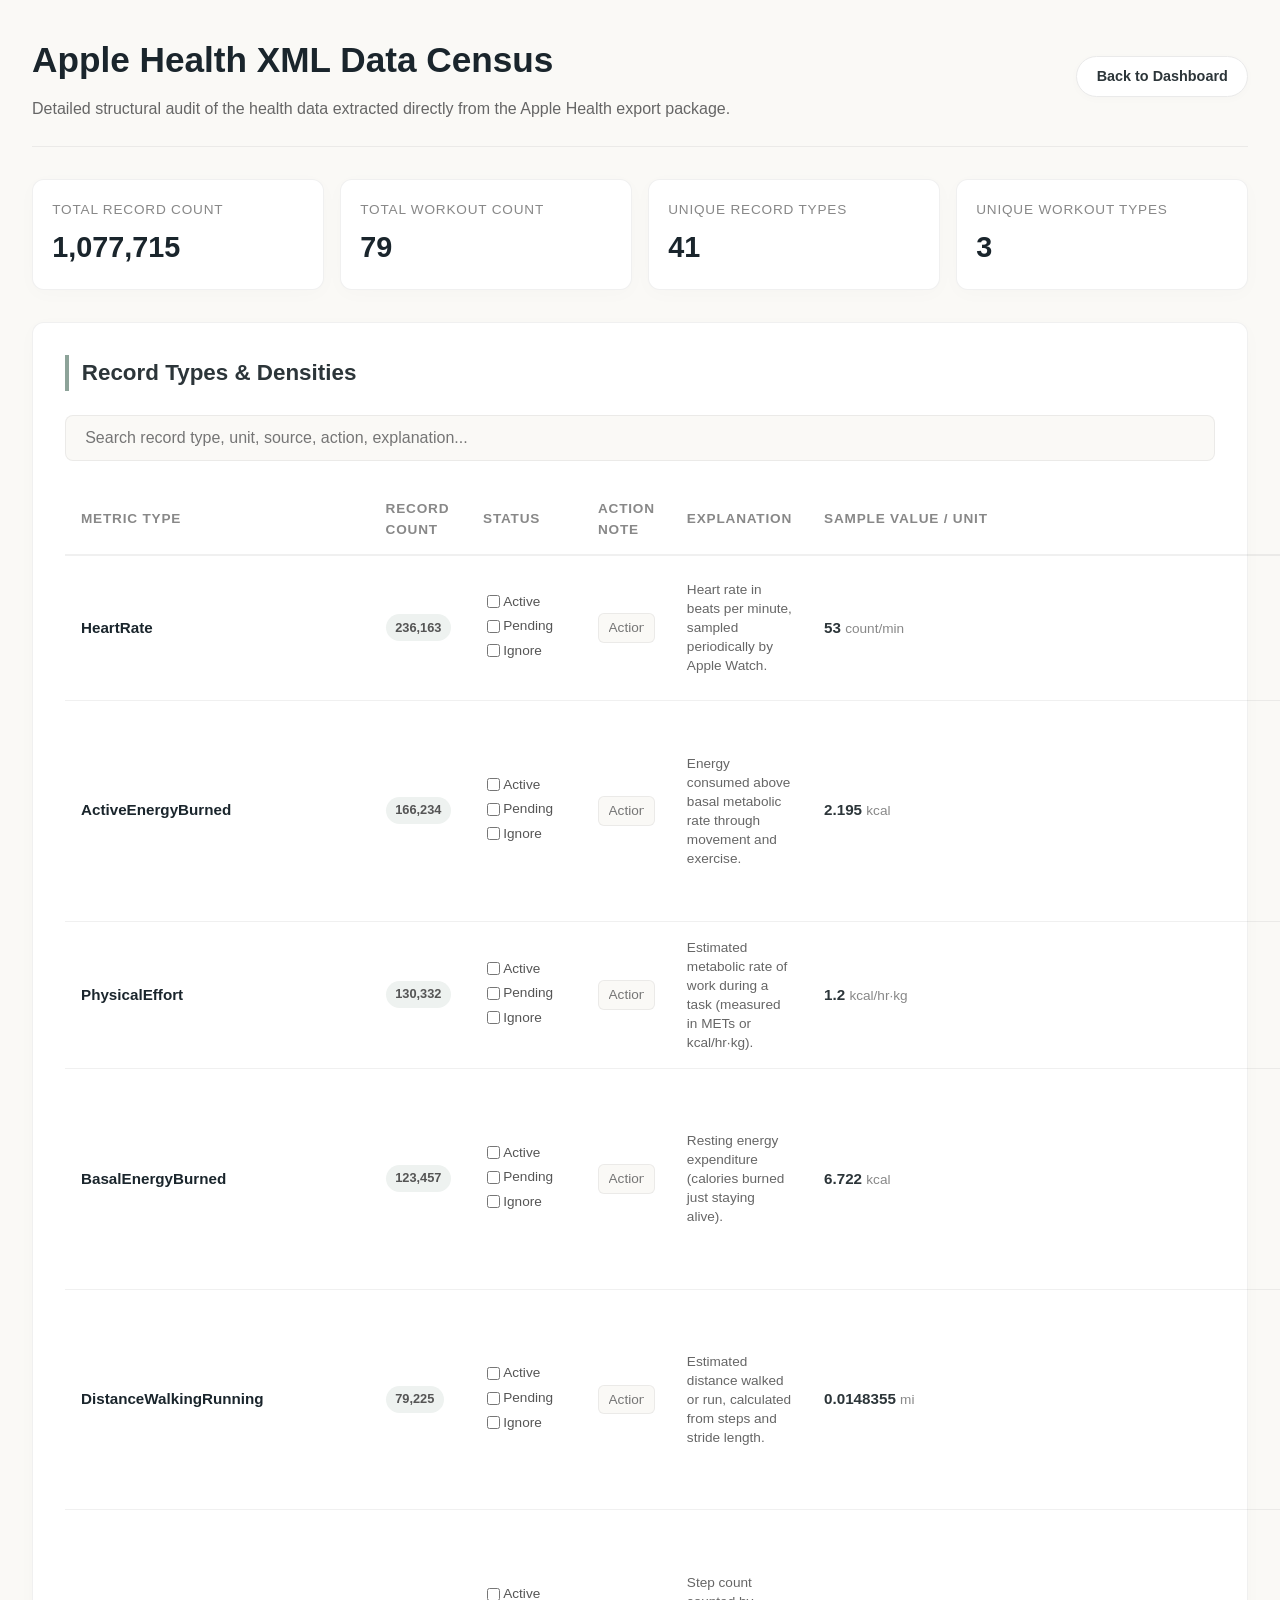
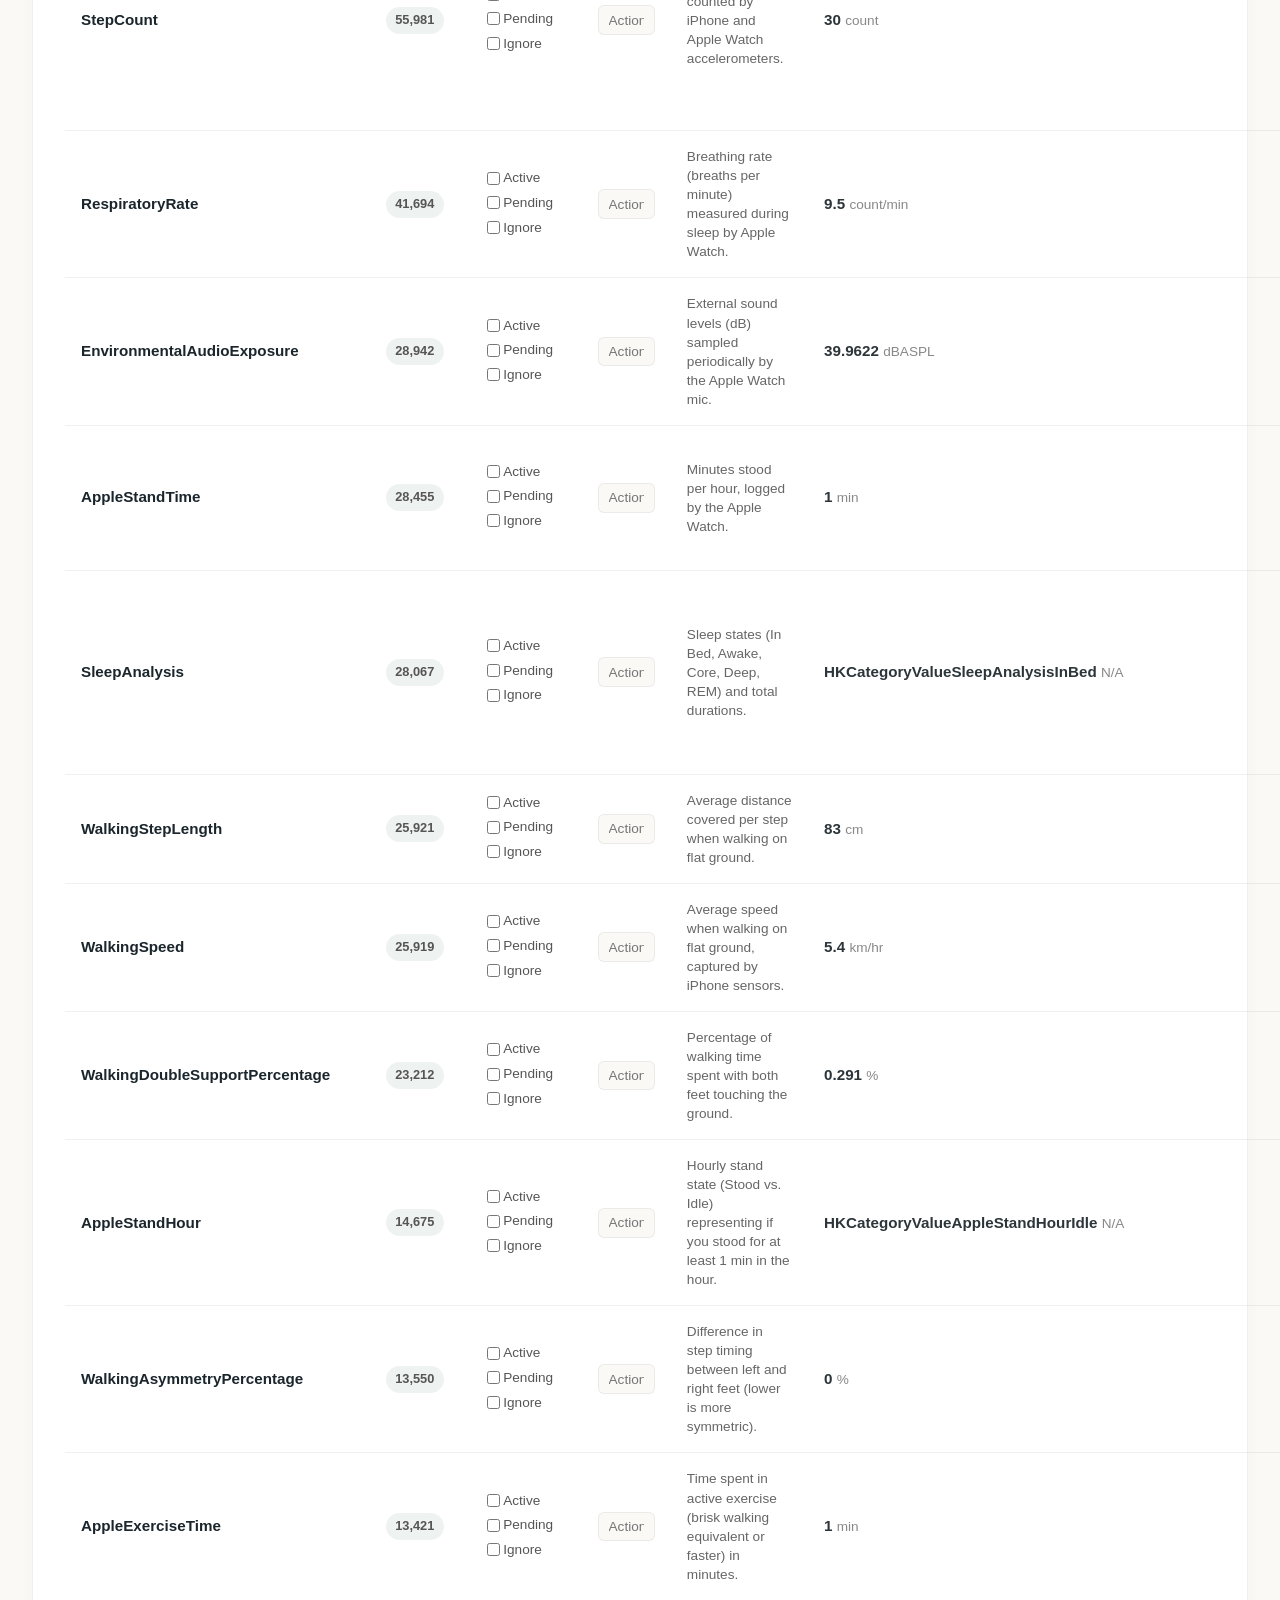
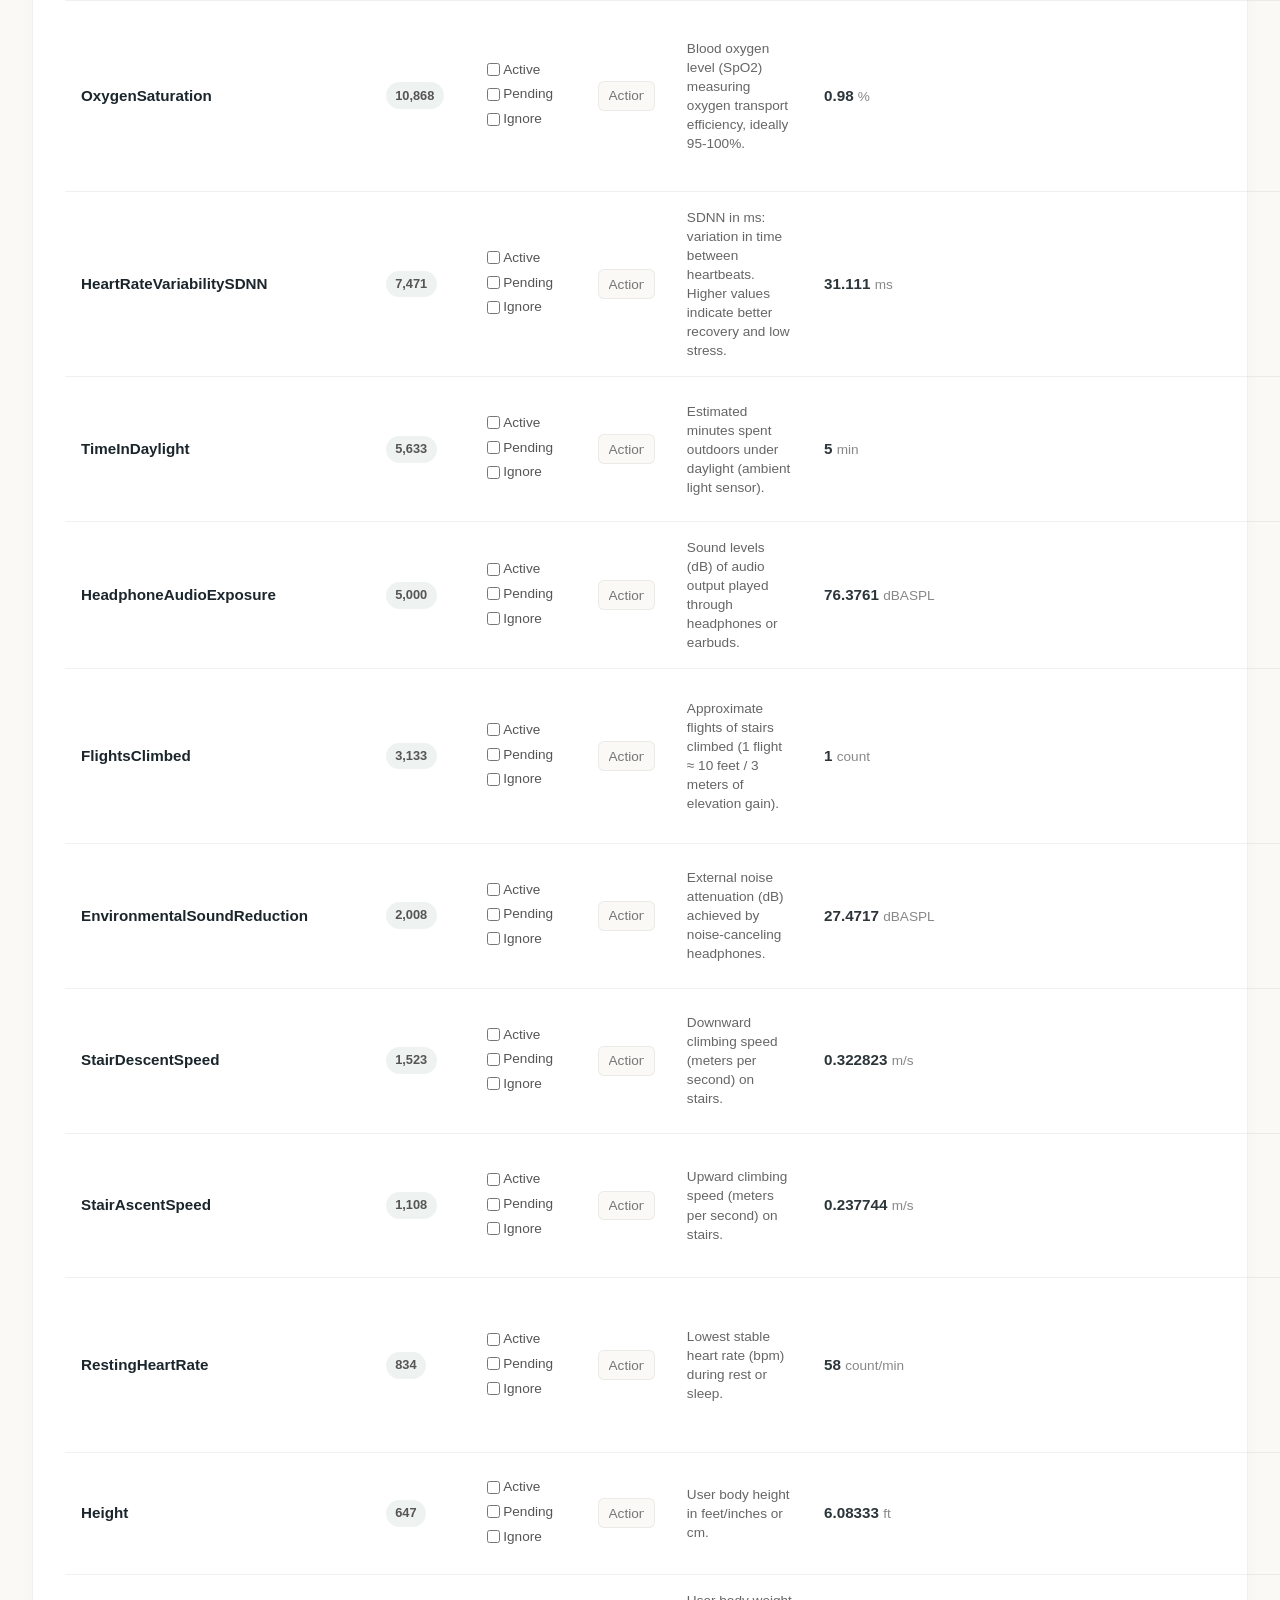
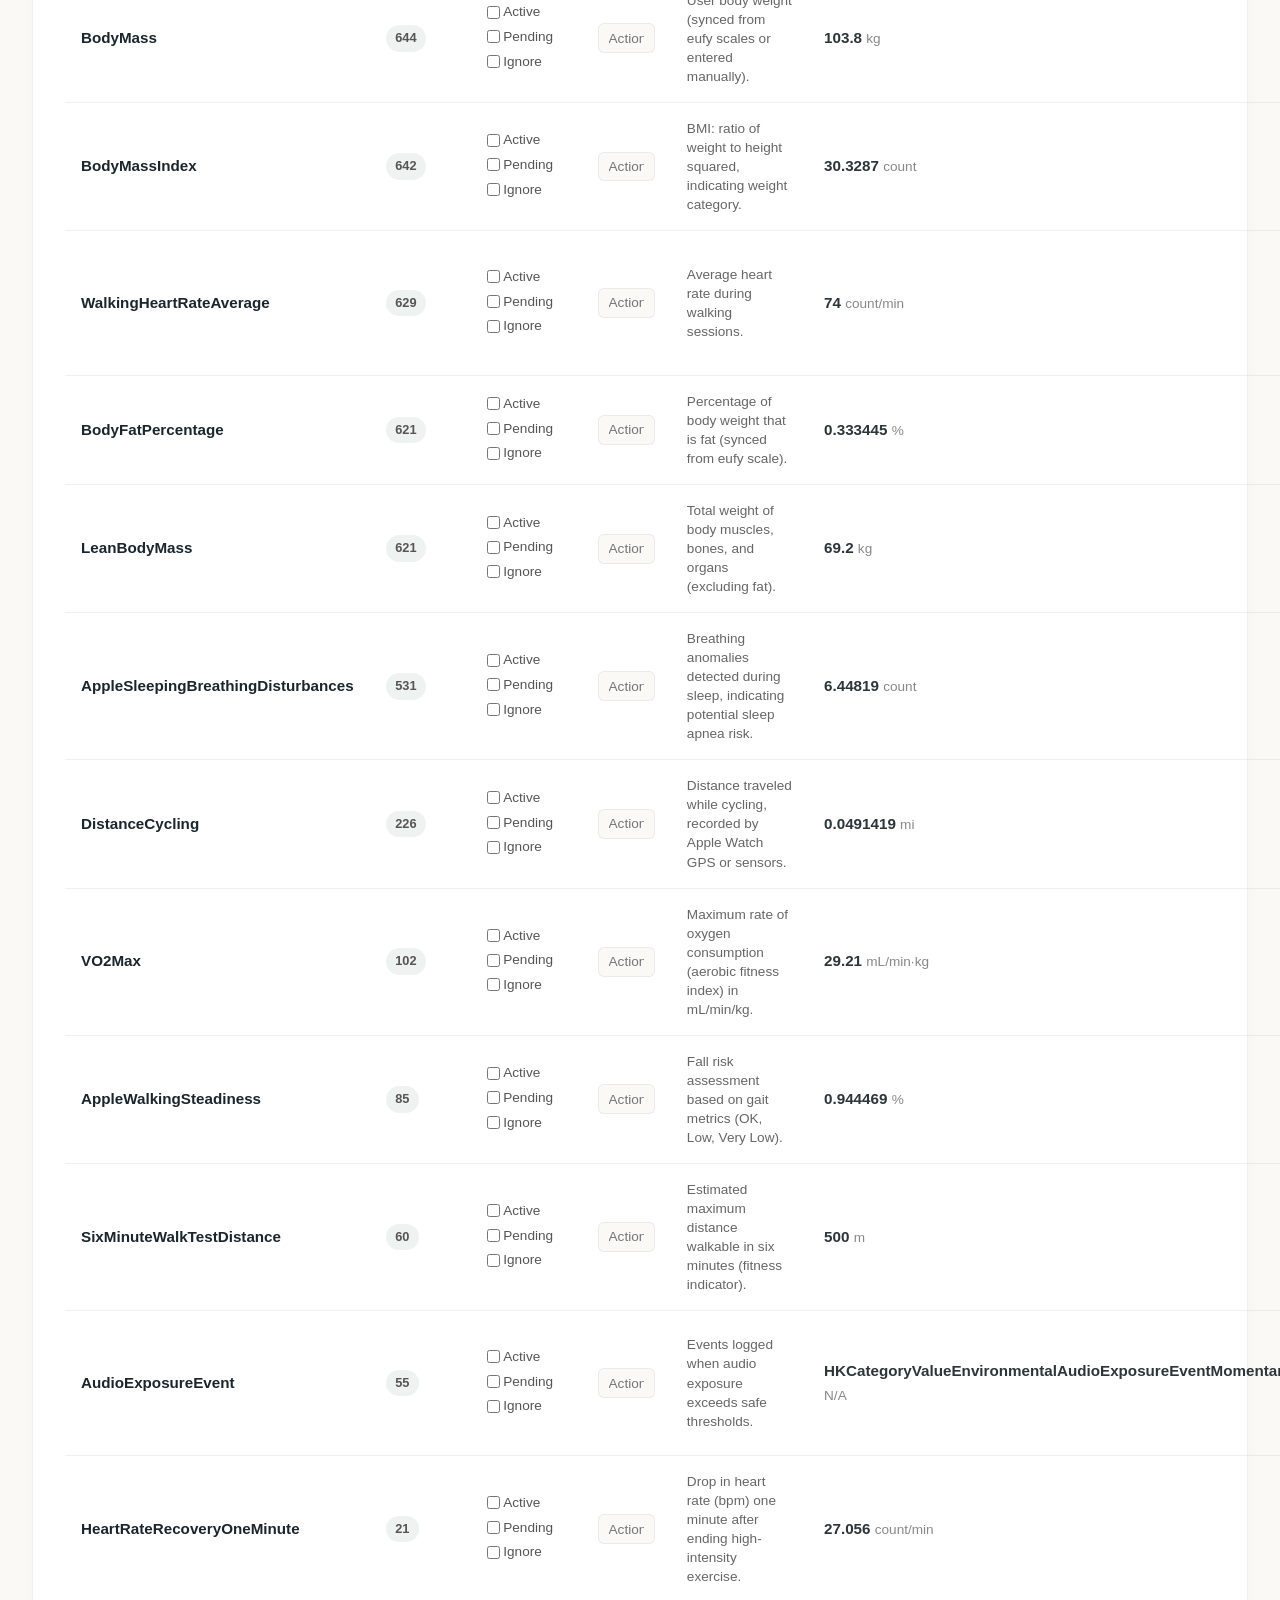
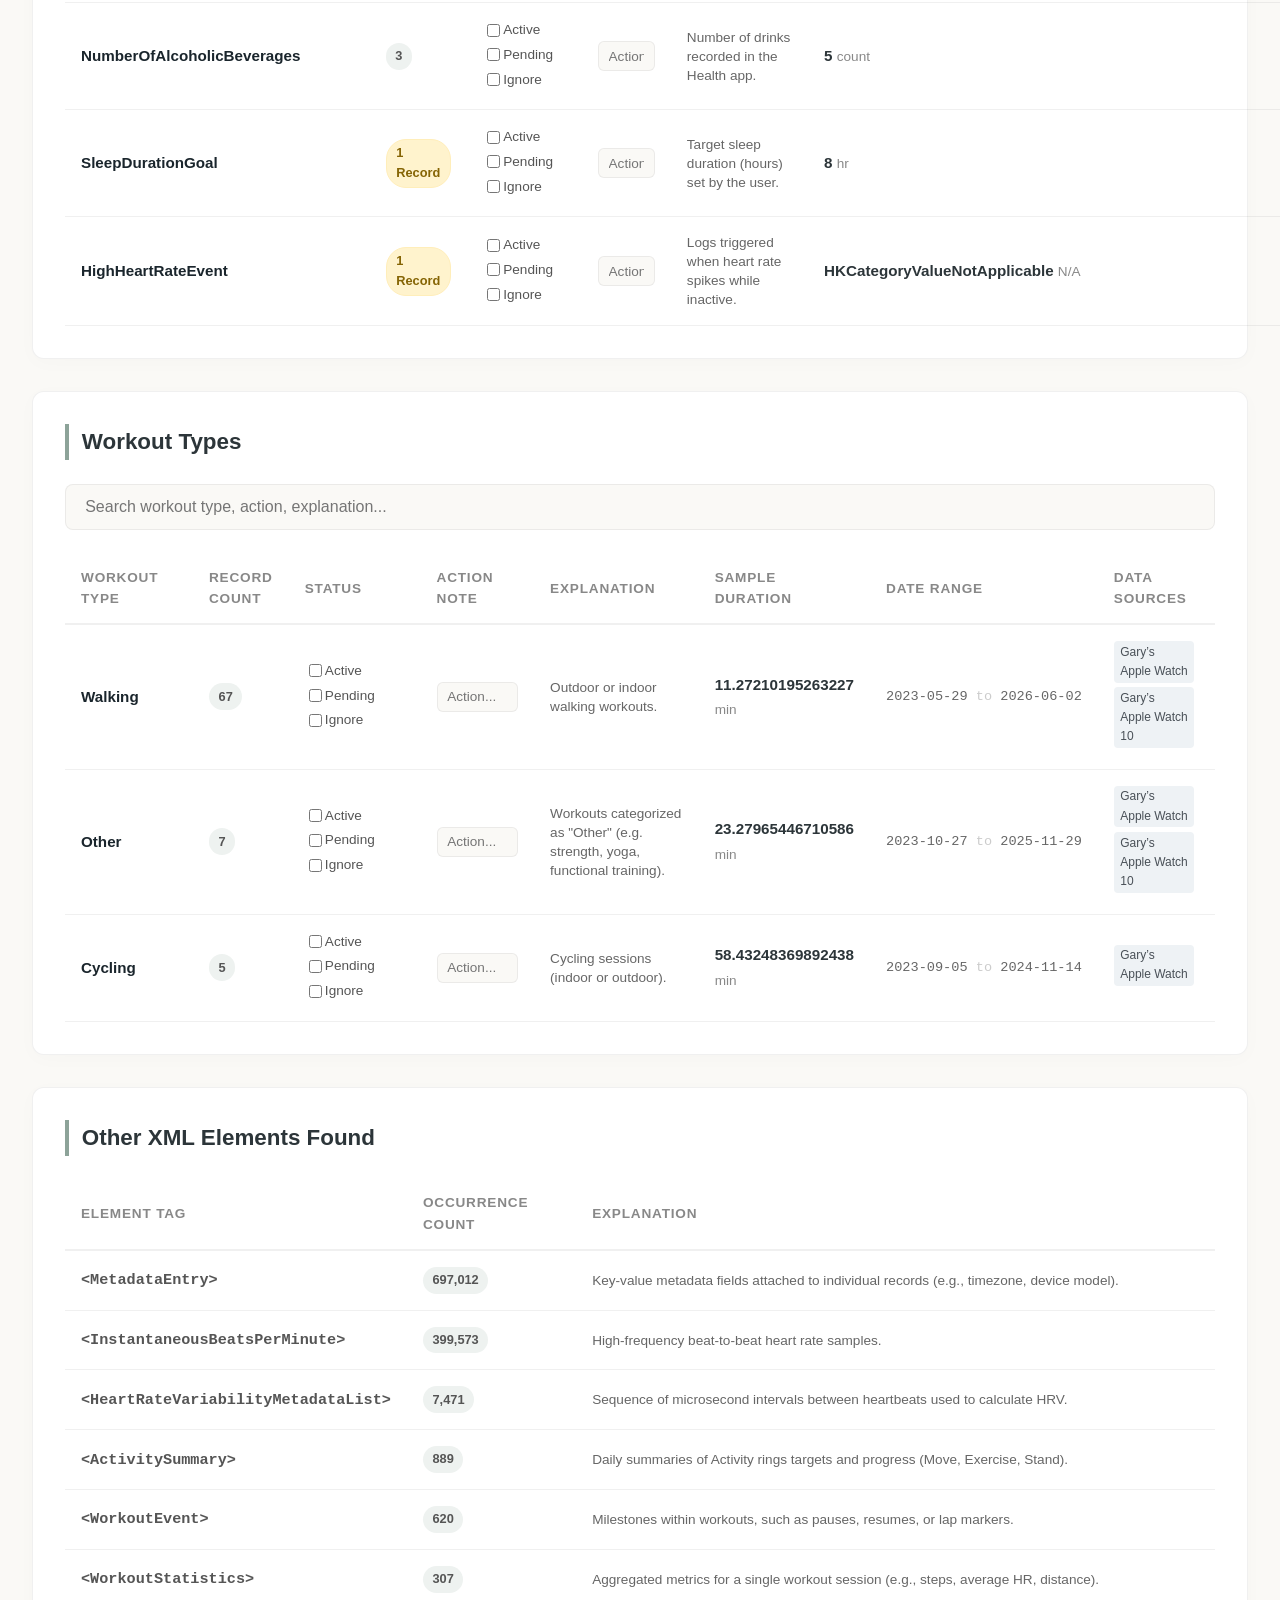
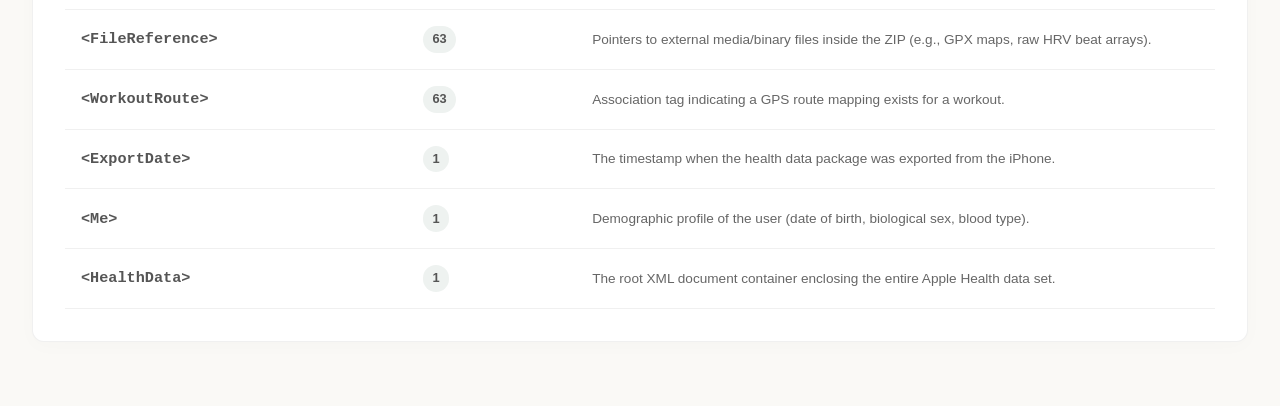
==== commit c42dbd53: "Add Explanations column and explanations to XML Census page" ====
--- a/html/health_data_summary.html
+++ b/html/health_data_summary.html
@@ -26,7 +26,7 @@
         }
         
         .container {
-            max-width: 1300px;
+            max-width: 1400px;
             margin: 0 auto;
         }
         
@@ -250,6 +250,12 @@
             align-items: center;
             gap: 0.5rem;
             z-index: 1000;
+        }
+        
+        .desc-cell {
+            font-size: 0.85rem;
+            color: #666;
+            line-height: 1.4;
         }
     </style>
 </head>
@@ -284,17 +290,18 @@
         
         <div class="section">
             <h2>Record Types & Densities</h2>
-            <input type="text" id="record-search" class="search-box" placeholder="Search record type, unit, source, action..." onkeyup="filterTable('record-table', 'record-search')">
+            <input type="text" id="record-search" class="search-box" placeholder="Search record type, unit, source, action, explanation..." onkeyup="filterTable('record-table', 'record-search')">
             <table id="record-table">
                 <thead>
                     <tr>
-                        <th style="width: 20%;">Metric Type</th>
-                        <th style="width: 10%;">Record Count</th>
-                        <th style="width: 20%;">Status</th>
+                        <th style="width: 15%;">Metric Type</th>
+                        <th style="width: 8%;">Record Count</th>
+                        <th style="width: 15%;">Status</th>
                         <th style="width: 15%;">Action Note</th>
-                        <th style="width: 15%;">Sample Value / Unit</th>
-                        <th style="width: 10%;">Date Range</th>
-                        <th style="width: 10%;">Data Sources</th>
+                        <th style="width: 20%;">Explanation</th>
+                        <th style="width: 10%;">Sample Value / Unit</th>
+                        <th style="width: 8%;">Date Range</th>
+                        <th style="width: 9%;">Data Sources</th>
                     </tr>
                 </thead>
                 <tbody>
@@ -310,9 +317,10 @@
                         <td>
                             <input type="text" class="action-input" data-metric="HeartRate" placeholder="Action..." onblur="saveActionNote(this)" onkeypress="if(event.key === 'Enter') this.blur()">
                         </td>
+                        <td class="desc-cell">Heart rate in beats per minute, sampled periodically by Apple Watch.</td>
                         <td><strong>53</strong> <span style="color:#888; font-size:0.85rem;">count/min</span></td>
                         <td class="date-cell">2023-05-16 <span style="color:#ccc;">to</span> 2026-06-15</td>
-                        <td><span class="source-tag">Gary’s Apple Watch 10</span><span class="source-tag">Gary’s Apple Watch</span></td>
+                        <td><span class="source-tag">Gary’s Apple Watch</span><span class="source-tag">Gary’s Apple Watch 10</span></td>
                     </tr>
         
                     <tr>
@@ -326,9 +334,10 @@
                         <td>
                             <input type="text" class="action-input" data-metric="ActiveEnergyBurned" placeholder="Action..." onblur="saveActionNote(this)" onkeypress="if(event.key === 'Enter') this.blur()">
                         </td>
+                        <td class="desc-cell">Energy consumed above basal metabolic rate through movement and exercise.</td>
                         <td><strong>2.195</strong> <span style="color:#888; font-size:0.85rem;">kcal</span></td>
                         <td class="date-cell">2023-05-07 <span style="color:#ccc;">to</span> 2026-06-15</td>
-                        <td><span class="source-tag">Persu17</span><span class="source-tag">Gary’s Apple Watch 10</span><span class="source-tag">Gary’s iPhone</span><span class="source-tag">Gary’s Apple Watch</span></td>
+                        <td><span class="source-tag">Persu17</span><span class="source-tag">Gary’s Apple Watch</span><span class="source-tag">Gary’s Apple Watch 10</span><span class="source-tag">Gary’s iPhone</span></td>
                     </tr>
         
                     <tr>
@@ -342,9 +351,10 @@
                         <td>
                             <input type="text" class="action-input" data-metric="PhysicalEffort" placeholder="Action..." onblur="saveActionNote(this)" onkeypress="if(event.key === 'Enter') this.blur()">
                         </td>
+                        <td class="desc-cell">Estimated metabolic rate of work during a task (measured in METs or kcal/hr·kg).</td>
                         <td><strong>1.2</strong> <span style="color:#888; font-size:0.85rem;">kcal/hr·kg</span></td>
                         <td class="date-cell">2023-09-22 <span style="color:#ccc;">to</span> 2026-06-15</td>
-                        <td><span class="source-tag">Gary’s Apple Watch 10</span><span class="source-tag">Gary’s Apple Watch</span></td>
+                        <td><span class="source-tag">Gary’s Apple Watch</span><span class="source-tag">Gary’s Apple Watch 10</span></td>
                     </tr>
         
                     <tr>
@@ -358,9 +368,10 @@
                         <td>
                             <input type="text" class="action-input" data-metric="BasalEnergyBurned" placeholder="Action..." onblur="saveActionNote(this)" onkeypress="if(event.key === 'Enter') this.blur()">
                         </td>
+                        <td class="desc-cell">Resting energy expenditure (calories burned just staying alive).</td>
                         <td><strong>6.722</strong> <span style="color:#888; font-size:0.85rem;">kcal</span></td>
                         <td class="date-cell">2023-05-07 <span style="color:#ccc;">to</span> 2026-06-15</td>
-                        <td><span class="source-tag">Gary’s Apple Watch 10</span><span class="source-tag">Gary’s iPhone</span><span class="source-tag">Persu17</span><span class="source-tag">Gary’s Apple Watch</span></td>
+                        <td><span class="source-tag">Persu17</span><span class="source-tag">Gary’s Apple Watch</span><span class="source-tag">Gary’s Apple Watch 10</span><span class="source-tag">Gary’s iPhone</span></td>
                     </tr>
         
                     <tr>
@@ -374,9 +385,10 @@
                         <td>
                             <input type="text" class="action-input" data-metric="DistanceWalkingRunning" placeholder="Action..." onblur="saveActionNote(this)" onkeypress="if(event.key === 'Enter') this.blur()">
                         </td>
+                        <td class="desc-cell">Estimated distance walked or run, calculated from steps and stride length.</td>
                         <td><strong>0.0148355</strong> <span style="color:#888; font-size:0.85rem;">mi</span></td>
                         <td class="date-cell">2023-05-08 <span style="color:#ccc;">to</span> 2026-06-15</td>
-                        <td><span class="source-tag">Gary’s Apple Watch 10</span><span class="source-tag">Gary’s iPhone</span><span class="source-tag">Persu17</span><span class="source-tag">Gary’s Apple Watch</span></td>
+                        <td><span class="source-tag">Persu17</span><span class="source-tag">Gary’s Apple Watch</span><span class="source-tag">Gary’s Apple Watch 10</span><span class="source-tag">Gary’s iPhone</span></td>
                     </tr>
         
                     <tr>
@@ -390,9 +402,10 @@
                         <td>
                             <input type="text" class="action-input" data-metric="StepCount" placeholder="Action..." onblur="saveActionNote(this)" onkeypress="if(event.key === 'Enter') this.blur()">
                         </td>
+                        <td class="desc-cell">Step count counted by iPhone and Apple Watch accelerometers.</td>
                         <td><strong>30</strong> <span style="color:#888; font-size:0.85rem;">count</span></td>
                         <td class="date-cell">2023-05-08 <span style="color:#ccc;">to</span> 2026-06-15</td>
-                        <td><span class="source-tag">Gary’s Apple Watch 10</span><span class="source-tag">Gary’s iPhone</span><span class="source-tag">Persu17</span><span class="source-tag">Gary’s Apple Watch</span></td>
+                        <td><span class="source-tag">Persu17</span><span class="source-tag">Gary’s Apple Watch</span><span class="source-tag">Gary’s Apple Watch 10</span><span class="source-tag">Gary’s iPhone</span></td>
                     </tr>
         
                     <tr>
@@ -406,9 +419,10 @@
                         <td>
                             <input type="text" class="action-input" data-metric="RespiratoryRate" placeholder="Action..." onblur="saveActionNote(this)" onkeypress="if(event.key === 'Enter') this.blur()">
                         </td>
+                        <td class="desc-cell">Breathing rate (breaths per minute) measured during sleep by Apple Watch.</td>
                         <td><strong>9.5</strong> <span style="color:#888; font-size:0.85rem;">count/min</span></td>
                         <td class="date-cell">2023-05-16 <span style="color:#ccc;">to</span> 2026-06-14</td>
-                        <td><span class="source-tag">Gary’s Apple Watch 10</span><span class="source-tag">Gary’s Apple Watch</span></td>
+                        <td><span class="source-tag">Gary’s Apple Watch</span><span class="source-tag">Gary’s Apple Watch 10</span></td>
                     </tr>
         
                     <tr>
@@ -422,9 +436,10 @@
                         <td>
                             <input type="text" class="action-input" data-metric="EnvironmentalAudioExposure" placeholder="Action..." onblur="saveActionNote(this)" onkeypress="if(event.key === 'Enter') this.blur()">
                         </td>
+                        <td class="desc-cell">External sound levels (dB) sampled periodically by the Apple Watch mic.</td>
                         <td><strong>39.9622</strong> <span style="color:#888; font-size:0.85rem;">dBASPL</span></td>
                         <td class="date-cell">2023-05-16 <span style="color:#ccc;">to</span> 2026-06-15</td>
-                        <td><span class="source-tag">Gary’s Apple Watch 10</span><span class="source-tag">Gary’s Apple Watch</span></td>
+                        <td><span class="source-tag">Gary’s Apple Watch</span><span class="source-tag">Gary’s Apple Watch 10</span></td>
                     </tr>
         
                     <tr>
@@ -438,9 +453,10 @@
                         <td>
                             <input type="text" class="action-input" data-metric="AppleStandTime" placeholder="Action..." onblur="saveActionNote(this)" onkeypress="if(event.key === 'Enter') this.blur()">
                         </td>
+                        <td class="desc-cell">Minutes stood per hour, logged by the Apple Watch.</td>
                         <td><strong>1</strong> <span style="color:#888; font-size:0.85rem;">min</span></td>
                         <td class="date-cell">2023-05-16 <span style="color:#ccc;">to</span> 2026-06-14</td>
-                        <td><span class="source-tag">Gary’s Apple Watch 10</span><span class="source-tag">Gary’s Apple Watch</span></td>
+                        <td><span class="source-tag">Gary’s Apple Watch</span><span class="source-tag">Gary’s Apple Watch 10</span></td>
                     </tr>
         
                     <tr>
@@ -454,9 +470,10 @@
                         <td>
                             <input type="text" class="action-input" data-metric="SleepAnalysis" placeholder="Action..." onblur="saveActionNote(this)" onkeypress="if(event.key === 'Enter') this.blur()">
                         </td>
+                        <td class="desc-cell">Sleep states (In Bed, Awake, Core, Deep, REM) and total durations.</td>
                         <td><strong>HKCategoryValueSleepAnalysisInBed</strong> <span style="color:#888; font-size:0.85rem;">N/A</span></td>
                         <td class="date-cell">2023-05-16 <span style="color:#ccc;">to</span> 2026-06-14</td>
-                        <td><span class="source-tag">Sleep++</span><span class="source-tag">Gary’s Apple Watch 10</span><span class="source-tag">Persu17</span><span class="source-tag">Gary’s Apple Watch</span></td>
+                        <td><span class="source-tag">Persu17</span><span class="source-tag">Gary’s Apple Watch</span><span class="source-tag">Gary’s Apple Watch 10</span><span class="source-tag">Sleep++</span></td>
                     </tr>
         
                     <tr>
@@ -470,6 +487,7 @@
                         <td>
                             <input type="text" class="action-input" data-metric="WalkingStepLength" placeholder="Action..." onblur="saveActionNote(this)" onkeypress="if(event.key === 'Enter') this.blur()">
                         </td>
+                        <td class="desc-cell">Average distance covered per step when walking on flat ground.</td>
                         <td><strong>83</strong> <span style="color:#888; font-size:0.85rem;">cm</span></td>
                         <td class="date-cell">2023-05-09 <span style="color:#ccc;">to</span> 2026-06-14</td>
                         <td><span class="source-tag">Persu17</span></td>
@@ -486,6 +504,7 @@
                         <td>
                             <input type="text" class="action-input" data-metric="WalkingSpeed" placeholder="Action..." onblur="saveActionNote(this)" onkeypress="if(event.key === 'Enter') this.blur()">
                         </td>
+                        <td class="desc-cell">Average speed when walking on flat ground, captured by iPhone sensors.</td>
                         <td><strong>5.4</strong> <span style="color:#888; font-size:0.85rem;">km/hr</span></td>
                         <td class="date-cell">2023-05-09 <span style="color:#ccc;">to</span> 2026-06-14</td>
                         <td><span class="source-tag">Persu17</span></td>
@@ -502,6 +521,7 @@
                         <td>
                             <input type="text" class="action-input" data-metric="WalkingDoubleSupportPercentage" placeholder="Action..." onblur="saveActionNote(this)" onkeypress="if(event.key === 'Enter') this.blur()">
                         </td>
+                        <td class="desc-cell">Percentage of walking time spent with both feet touching the ground.</td>
                         <td><strong>0.291</strong> <span style="color:#888; font-size:0.85rem;">%</span></td>
                         <td class="date-cell">2023-05-09 <span style="color:#ccc;">to</span> 2026-06-14</td>
                         <td><span class="source-tag">Persu17</span></td>
@@ -518,9 +538,10 @@
                         <td>
                             <input type="text" class="action-input" data-metric="AppleStandHour" placeholder="Action..." onblur="saveActionNote(this)" onkeypress="if(event.key === 'Enter') this.blur()">
                         </td>
+                        <td class="desc-cell">Hourly stand state (Stood vs. Idle) representing if you stood for at least 1 min in the hour.</td>
                         <td><strong>HKCategoryValueAppleStandHourIdle</strong> <span style="color:#888; font-size:0.85rem;">N/A</span></td>
                         <td class="date-cell">2023-05-16 <span style="color:#ccc;">to</span> 2026-06-15</td>
-                        <td><span class="source-tag">Gary’s Apple Watch 10</span><span class="source-tag">Gary’s Apple Watch</span></td>
+                        <td><span class="source-tag">Gary’s Apple Watch</span><span class="source-tag">Gary’s Apple Watch 10</span></td>
                     </tr>
         
                     <tr>
@@ -534,6 +555,7 @@
                         <td>
                             <input type="text" class="action-input" data-metric="WalkingAsymmetryPercentage" placeholder="Action..." onblur="saveActionNote(this)" onkeypress="if(event.key === 'Enter') this.blur()">
                         </td>
+                        <td class="desc-cell">Difference in step timing between left and right feet (lower is more symmetric).</td>
                         <td><strong>0</strong> <span style="color:#888; font-size:0.85rem;">%</span></td>
                         <td class="date-cell">2023-05-09 <span style="color:#ccc;">to</span> 2026-06-14</td>
                         <td><span class="source-tag">Persu17</span></td>
@@ -550,9 +572,10 @@
                         <td>
                             <input type="text" class="action-input" data-metric="AppleExerciseTime" placeholder="Action..." onblur="saveActionNote(this)" onkeypress="if(event.key === 'Enter') this.blur()">
                         </td>
+                        <td class="desc-cell">Time spent in active exercise (brisk walking equivalent or faster) in minutes.</td>
                         <td><strong>1</strong> <span style="color:#888; font-size:0.85rem;">min</span></td>
                         <td class="date-cell">2023-05-17 <span style="color:#ccc;">to</span> 2026-06-14</td>
-                        <td><span class="source-tag">Gary’s Apple Watch 10</span><span class="source-tag">Gary’s Apple Watch</span></td>
+                        <td><span class="source-tag">Gary’s Apple Watch</span><span class="source-tag">Gary’s Apple Watch 10</span></td>
                     </tr>
         
                     <tr>
@@ -566,9 +589,10 @@
                         <td>
                             <input type="text" class="action-input" data-metric="OxygenSaturation" placeholder="Action..." onblur="saveActionNote(this)" onkeypress="if(event.key === 'Enter') this.blur()">
                         </td>
+                        <td class="desc-cell">Blood oxygen level (SpO2) measuring oxygen transport efficiency, ideally 95-100%.</td>
                         <td><strong>0.98</strong> <span style="color:#888; font-size:0.85rem;">%</span></td>
                         <td class="date-cell">2023-05-16 <span style="color:#ccc;">to</span> 2026-06-15</td>
-                        <td><span class="source-tag">Gary’s Apple Watch 10</span><span class="source-tag">Blood Oxygen</span><span class="source-tag">Gary’s Apple Watch</span></td>
+                        <td><span class="source-tag">Blood Oxygen</span><span class="source-tag">Gary’s Apple Watch</span><span class="source-tag">Gary’s Apple Watch 10</span></td>
                     </tr>
         
                     <tr>
@@ -582,9 +606,10 @@
                         <td>
                             <input type="text" class="action-input" data-metric="HeartRateVariabilitySDNN" placeholder="Action..." onblur="saveActionNote(this)" onkeypress="if(event.key === 'Enter') this.blur()">
                         </td>
+                        <td class="desc-cell">SDNN in ms: variation in time between heartbeats. Higher values indicate better recovery and low stress.</td>
                         <td><strong>31.111</strong> <span style="color:#888; font-size:0.85rem;">ms</span></td>
                         <td class="date-cell">2023-05-16 <span style="color:#ccc;">to</span> 2026-06-15</td>
-                        <td><span class="source-tag">Gary’s Apple Watch 10</span><span class="source-tag">Gary’s Apple Watch</span></td>
+                        <td><span class="source-tag">Gary’s Apple Watch</span><span class="source-tag">Gary’s Apple Watch 10</span></td>
                     </tr>
         
                     <tr>
@@ -598,9 +623,10 @@
                         <td>
                             <input type="text" class="action-input" data-metric="TimeInDaylight" placeholder="Action..." onblur="saveActionNote(this)" onkeypress="if(event.key === 'Enter') this.blur()">
                         </td>
+                        <td class="desc-cell">Estimated minutes spent outdoors under daylight (ambient light sensor).</td>
                         <td><strong>5</strong> <span style="color:#888; font-size:0.85rem;">min</span></td>
                         <td class="date-cell">2023-09-23 <span style="color:#ccc;">to</span> 2026-06-14</td>
-                        <td><span class="source-tag">Gary’s Apple Watch 10</span><span class="source-tag">Gary’s Apple Watch</span></td>
+                        <td><span class="source-tag">Gary’s Apple Watch</span><span class="source-tag">Gary’s Apple Watch 10</span></td>
                     </tr>
         
                     <tr>
@@ -614,9 +640,10 @@
                         <td>
                             <input type="text" class="action-input" data-metric="HeadphoneAudioExposure" placeholder="Action..." onblur="saveActionNote(this)" onkeypress="if(event.key === 'Enter') this.blur()">
                         </td>
+                        <td class="desc-cell">Sound levels (dB) of audio output played through headphones or earbuds.</td>
                         <td><strong>76.3761</strong> <span style="color:#888; font-size:0.85rem;">dBASPL</span></td>
                         <td class="date-cell">2023-05-12 <span style="color:#ccc;">to</span> 2026-06-12</td>
-                        <td><span class="source-tag">Gary’s Apple Watch 10</span><span class="source-tag">Persu17</span></td>
+                        <td><span class="source-tag">Persu17</span><span class="source-tag">Gary’s Apple Watch 10</span></td>
                     </tr>
         
                     <tr>
@@ -630,9 +657,10 @@
                         <td>
                             <input type="text" class="action-input" data-metric="FlightsClimbed" placeholder="Action..." onblur="saveActionNote(this)" onkeypress="if(event.key === 'Enter') this.blur()">
                         </td>
+                        <td class="desc-cell">Approximate flights of stairs climbed (1 flight ≈ 10 feet / 3 meters of elevation gain).</td>
                         <td><strong>1</strong> <span style="color:#888; font-size:0.85rem;">count</span></td>
                         <td class="date-cell">2023-05-11 <span style="color:#ccc;">to</span> 2026-06-14</td>
-                        <td><span class="source-tag">Gary’s Apple Watch 10</span><span class="source-tag">Persu17</span><span class="source-tag">Gary’s Apple Watch</span></td>
+                        <td><span class="source-tag">Persu17</span><span class="source-tag">Gary’s Apple Watch</span><span class="source-tag">Gary’s Apple Watch 10</span></td>
                     </tr>
         
                     <tr>
@@ -646,9 +674,10 @@
                         <td>
                             <input type="text" class="action-input" data-metric="EnvironmentalSoundReduction" placeholder="Action..." onblur="saveActionNote(this)" onkeypress="if(event.key === 'Enter') this.blur()">
                         </td>
+                        <td class="desc-cell">External noise attenuation (dB) achieved by noise-canceling headphones.</td>
                         <td><strong>27.4717</strong> <span style="color:#888; font-size:0.85rem;">dBASPL</span></td>
                         <td class="date-cell">2023-07-19 <span style="color:#ccc;">to</span> 2026-06-12</td>
-                        <td><span class="source-tag">Gary’s Apple Watch 10</span><span class="source-tag">Gary’s Apple Watch</span></td>
+                        <td><span class="source-tag">Gary’s Apple Watch</span><span class="source-tag">Gary’s Apple Watch 10</span></td>
                     </tr>
         
                     <tr>
@@ -662,9 +691,10 @@
                         <td>
                             <input type="text" class="action-input" data-metric="StairDescentSpeed" placeholder="Action..." onblur="saveActionNote(this)" onkeypress="if(event.key === 'Enter') this.blur()">
                         </td>
+                        <td class="desc-cell">Downward climbing speed (meters per second) on stairs.</td>
                         <td><strong>0.322823</strong> <span style="color:#888; font-size:0.85rem;">m/s</span></td>
                         <td class="date-cell">2023-05-17 <span style="color:#ccc;">to</span> 2026-06-15</td>
-                        <td><span class="source-tag">Gary’s Apple Watch 10</span><span class="source-tag">Gary’s Apple Watch</span></td>
+                        <td><span class="source-tag">Gary’s Apple Watch</span><span class="source-tag">Gary’s Apple Watch 10</span></td>
                     </tr>
         
                     <tr>
@@ -678,9 +708,10 @@
                         <td>
                             <input type="text" class="action-input" data-metric="StairAscentSpeed" placeholder="Action..." onblur="saveActionNote(this)" onkeypress="if(event.key === 'Enter') this.blur()">
                         </td>
+                        <td class="desc-cell">Upward climbing speed (meters per second) on stairs.</td>
                         <td><strong>0.237744</strong> <span style="color:#888; font-size:0.85rem;">m/s</span></td>
                         <td class="date-cell">2023-05-17 <span style="color:#ccc;">to</span> 2026-06-15</td>
-                        <td><span class="source-tag">Gary’s Apple Watch 10</span><span class="source-tag">Gary’s Apple Watch</span></td>
+                        <td><span class="source-tag">Gary’s Apple Watch</span><span class="source-tag">Gary’s Apple Watch 10</span></td>
                     </tr>
         
                     <tr>
@@ -694,9 +725,10 @@
                         <td>
                             <input type="text" class="action-input" data-metric="RestingHeartRate" placeholder="Action..." onblur="saveActionNote(this)" onkeypress="if(event.key === 'Enter') this.blur()">
                         </td>
+                        <td class="desc-cell">Lowest stable heart rate (bpm) during rest or sleep.</td>
                         <td><strong>58</strong> <span style="color:#888; font-size:0.85rem;">count/min</span></td>
                         <td class="date-cell">2023-05-16 <span style="color:#ccc;">to</span> 2026-06-14</td>
-                        <td><span class="source-tag">Athlytic</span><span class="source-tag">Gary’s Apple Watch 10</span><span class="source-tag">Gary’s Apple Watch</span></td>
+                        <td><span class="source-tag">Athlytic</span><span class="source-tag">Gary’s Apple Watch</span><span class="source-tag">Gary’s Apple Watch 10</span></td>
                     </tr>
         
                     <tr>
@@ -710,9 +742,10 @@
                         <td>
                             <input type="text" class="action-input" data-metric="Height" placeholder="Action..." onblur="saveActionNote(this)" onkeypress="if(event.key === 'Enter') this.blur()">
                         </td>
+                        <td class="desc-cell">User body height in feet/inches or cm.</td>
                         <td><strong>6.08333</strong> <span style="color:#888; font-size:0.85rem;">ft</span></td>
                         <td class="date-cell">2021-03-24 <span style="color:#ccc;">to</span> 2026-06-09</td>
-                        <td><span class="source-tag">Health</span><span class="source-tag">Persu17</span><span class="source-tag">eufy Life</span></td>
+                        <td><span class="source-tag">Health</span><span class="source-tag">eufy Life</span><span class="source-tag">Persu17</span></td>
                     </tr>
         
                     <tr>
@@ -726,6 +759,7 @@
                         <td>
                             <input type="text" class="action-input" data-metric="BodyMass" placeholder="Action..." onblur="saveActionNote(this)" onkeypress="if(event.key === 'Enter') this.blur()">
                         </td>
+                        <td class="desc-cell">User body weight (synced from eufy scales or entered manually).</td>
                         <td><strong>103.8</strong> <span style="color:#888; font-size:0.85rem;">kg</span></td>
                         <td class="date-cell">2021-03-24 <span style="color:#ccc;">to</span> 2026-06-09</td>
                         <td><span class="source-tag">eufy Life</span></td>
@@ -742,6 +776,7 @@
                         <td>
                             <input type="text" class="action-input" data-metric="BodyMassIndex" placeholder="Action..." onblur="saveActionNote(this)" onkeypress="if(event.key === 'Enter') this.blur()">
                         </td>
+                        <td class="desc-cell">BMI: ratio of weight to height squared, indicating weight category.</td>
                         <td><strong>30.3287</strong> <span style="color:#888; font-size:0.85rem;">count</span></td>
                         <td class="date-cell">2021-03-24 <span style="color:#ccc;">to</span> 2026-06-09</td>
                         <td><span class="source-tag">eufy Life</span></td>
@@ -758,9 +793,10 @@
                         <td>
                             <input type="text" class="action-input" data-metric="WalkingHeartRateAverage" placeholder="Action..." onblur="saveActionNote(this)" onkeypress="if(event.key === 'Enter') this.blur()">
                         </td>
+                        <td class="desc-cell">Average heart rate during walking sessions.</td>
                         <td><strong>74</strong> <span style="color:#888; font-size:0.85rem;">count/min</span></td>
                         <td class="date-cell">2023-05-17 <span style="color:#ccc;">to</span> 2026-06-13</td>
-                        <td><span class="source-tag">Gary’s Apple Watch 10</span><span class="source-tag">Gary’s Apple Watch</span></td>
+                        <td><span class="source-tag">Gary’s Apple Watch</span><span class="source-tag">Gary’s Apple Watch 10</span></td>
                     </tr>
         
                     <tr>
@@ -774,6 +810,7 @@
                         <td>
                             <input type="text" class="action-input" data-metric="BodyFatPercentage" placeholder="Action..." onblur="saveActionNote(this)" onkeypress="if(event.key === 'Enter') this.blur()">
                         </td>
+                        <td class="desc-cell">Percentage of body weight that is fat (synced from eufy scale).</td>
                         <td><strong>0.333445</strong> <span style="color:#888; font-size:0.85rem;">%</span></td>
                         <td class="date-cell">2021-03-24 <span style="color:#ccc;">to</span> 2026-06-09</td>
                         <td><span class="source-tag">eufy Life</span></td>
@@ -790,6 +827,7 @@
                         <td>
                             <input type="text" class="action-input" data-metric="LeanBodyMass" placeholder="Action..." onblur="saveActionNote(this)" onkeypress="if(event.key === 'Enter') this.blur()">
                         </td>
+                        <td class="desc-cell">Total weight of body muscles, bones, and organs (excluding fat).</td>
                         <td><strong>69.2</strong> <span style="color:#888; font-size:0.85rem;">kg</span></td>
                         <td class="date-cell">2021-03-24 <span style="color:#ccc;">to</span> 2026-06-09</td>
                         <td><span class="source-tag">eufy Life</span></td>
@@ -806,9 +844,10 @@
                         <td>
                             <input type="text" class="action-input" data-metric="AppleSleepingBreathingDisturbances" placeholder="Action..." onblur="saveActionNote(this)" onkeypress="if(event.key === 'Enter') this.blur()">
                         </td>
+                        <td class="desc-cell">Breathing anomalies detected during sleep, indicating potential sleep apnea risk.</td>
                         <td><strong>6.44819</strong> <span style="color:#888; font-size:0.85rem;">count</span></td>
                         <td class="date-cell">2025-01-11 <span style="color:#ccc;">to</span> 2026-06-14</td>
-                        <td><span class="source-tag">Gary’s Apple Watch 10</span><span class="source-tag">Gary’s Apple Watch</span></td>
+                        <td><span class="source-tag">Gary’s Apple Watch</span><span class="source-tag">Gary’s Apple Watch 10</span></td>
                     </tr>
         
                     <tr>
@@ -822,6 +861,7 @@
                         <td>
                             <input type="text" class="action-input" data-metric="DistanceCycling" placeholder="Action..." onblur="saveActionNote(this)" onkeypress="if(event.key === 'Enter') this.blur()">
                         </td>
+                        <td class="desc-cell">Distance traveled while cycling, recorded by Apple Watch GPS or sensors.</td>
                         <td><strong>0.0491419</strong> <span style="color:#888; font-size:0.85rem;">mi</span></td>
                         <td class="date-cell">2023-09-05 <span style="color:#ccc;">to</span> 2024-11-14</td>
                         <td><span class="source-tag">Gary’s Apple Watch</span></td>
@@ -838,9 +878,10 @@
                         <td>
                             <input type="text" class="action-input" data-metric="VO2Max" placeholder="Action..." onblur="saveActionNote(this)" onkeypress="if(event.key === 'Enter') this.blur()">
                         </td>
+                        <td class="desc-cell">Maximum rate of oxygen consumption (aerobic fitness index) in mL/min/kg.</td>
                         <td><strong>29.21</strong> <span style="color:#888; font-size:0.85rem;">mL/min·kg</span></td>
                         <td class="date-cell">2023-06-01 <span style="color:#ccc;">to</span> 2026-06-09</td>
-                        <td><span class="source-tag">Gary’s Apple Watch 10</span><span class="source-tag">Gary’s Apple Watch</span></td>
+                        <td><span class="source-tag">Gary’s Apple Watch</span><span class="source-tag">Gary’s Apple Watch 10</span></td>
                     </tr>
         
                     <tr>
@@ -854,6 +895,7 @@
                         <td>
                             <input type="text" class="action-input" data-metric="AppleWalkingSteadiness" placeholder="Action..." onblur="saveActionNote(this)" onkeypress="if(event.key === 'Enter') this.blur()">
                         </td>
+                        <td class="desc-cell">Fall risk assessment based on gait metrics (OK, Low, Very Low).</td>
                         <td><strong>0.944469</strong> <span style="color:#888; font-size:0.85rem;">%</span></td>
                         <td class="date-cell">2023-05-08 <span style="color:#ccc;">to</span> 2026-06-12</td>
                         <td><span class="source-tag">Persu17</span></td>
@@ -870,6 +912,7 @@
                         <td>
                             <input type="text" class="action-input" data-metric="SixMinuteWalkTestDistance" placeholder="Action..." onblur="saveActionNote(this)" onkeypress="if(event.key === 'Enter') this.blur()">
                         </td>
+                        <td class="desc-cell">Estimated maximum distance walkable in six minutes (fitness indicator).</td>
                         <td><strong>500</strong> <span style="color:#888; font-size:0.85rem;">m</span></td>
                         <td class="date-cell">2023-05-30 <span style="color:#ccc;">to</span> 2026-06-14</td>
                         <td><span class="source-tag">Persu17</span></td>
@@ -886,9 +929,10 @@
                         <td>
                             <input type="text" class="action-input" data-metric="AudioExposureEvent" placeholder="Action..." onblur="saveActionNote(this)" onkeypress="if(event.key === 'Enter') this.blur()">
                         </td>
+                        <td class="desc-cell">Events logged when audio exposure exceeds safe thresholds.</td>
                         <td><strong>HKCategoryValueEnvironmentalAudioExposureEventMomentaryLimit</strong> <span style="color:#888; font-size:0.85rem;">N/A</span></td>
                         <td class="date-cell">2023-05-17 <span style="color:#ccc;">to</span> 2025-12-27</td>
-                        <td><span class="source-tag">Gary’s Apple Watch 10</span><span class="source-tag">Gary’s Apple Watch</span></td>
+                        <td><span class="source-tag">Gary’s Apple Watch</span><span class="source-tag">Gary’s Apple Watch 10</span></td>
                     </tr>
         
                     <tr>
@@ -902,9 +946,10 @@
                         <td>
                             <input type="text" class="action-input" data-metric="HeartRateRecoveryOneMinute" placeholder="Action..." onblur="saveActionNote(this)" onkeypress="if(event.key === 'Enter') this.blur()">
                         </td>
+                        <td class="desc-cell">Drop in heart rate (bpm) one minute after ending high-intensity exercise.</td>
                         <td><strong>27.056</strong> <span style="color:#888; font-size:0.85rem;">count/min</span></td>
                         <td class="date-cell">2023-09-09 <span style="color:#ccc;">to</span> 2026-04-21</td>
-                        <td><span class="source-tag">Gary’s Apple Watch 10</span><span class="source-tag">Gary’s Apple Watch</span></td>
+                        <td><span class="source-tag">Gary’s Apple Watch</span><span class="source-tag">Gary’s Apple Watch 10</span></td>
                     </tr>
         
                     <tr>
@@ -918,6 +963,7 @@
                         <td>
                             <input type="text" class="action-input" data-metric="NumberOfAlcoholicBeverages" placeholder="Action..." onblur="saveActionNote(this)" onkeypress="if(event.key === 'Enter') this.blur()">
                         </td>
+                        <td class="desc-cell">Number of drinks recorded in the Health app.</td>
                         <td><strong>5</strong> <span style="color:#888; font-size:0.85rem;">count</span></td>
                         <td class="date-cell">2026-06-12 <span style="color:#ccc;">to</span> 2026-06-13</td>
                         <td><span class="source-tag">Health</span></td>
@@ -934,6 +980,7 @@
                         <td>
                             <input type="text" class="action-input" data-metric="SleepDurationGoal" placeholder="Action..." onblur="saveActionNote(this)" onkeypress="if(event.key === 'Enter') this.blur()">
                         </td>
+                        <td class="desc-cell">Target sleep duration (hours) set by the user.</td>
                         <td><strong>8</strong> <span style="color:#888; font-size:0.85rem;">hr</span></td>
                         <td class="date-cell">2023-05-16 <span style="color:#ccc;">to</span> 2023-05-16</td>
                         <td><span class="source-tag">Sleep</span></td>
@@ -950,6 +997,7 @@
                         <td>
                             <input type="text" class="action-input" data-metric="HighHeartRateEvent" placeholder="Action..." onblur="saveActionNote(this)" onkeypress="if(event.key === 'Enter') this.blur()">
                         </td>
+                        <td class="desc-cell">Logs triggered when heart rate spikes while inactive.</td>
                         <td><strong>HKCategoryValueNotApplicable</strong> <span style="color:#888; font-size:0.85rem;">N/A</span></td>
                         <td class="date-cell">2025-08-05 <span style="color:#ccc;">to</span> 2025-08-05</td>
                         <td><span class="source-tag">Gary’s Apple Watch 10</span></td>
@@ -961,17 +1009,18 @@
         
         <div class="section">
             <h2>Workout Types</h2>
-            <input type="text" id="workout-search" class="search-box" placeholder="Search workout type, action..." onkeyup="filterTable('workout-table', 'workout-search')">
+            <input type="text" id="workout-search" class="search-box" placeholder="Search workout type, action, explanation..." onkeyup="filterTable('workout-table', 'workout-search')">
             <table id="workout-table">
                 <thead>
                     <tr>
-                        <th style="width: 20%;">Workout Type</th>
-                        <th style="width: 10%;">Record Count</th>
-                        <th style="width: 20%;">Status</th>
+                        <th style="width: 15%;">Workout Type</th>
+                        <th style="width: 8%;">Record Count</th>
+                        <th style="width: 15%;">Status</th>
                         <th style="width: 15%;">Action Note</th>
-                        <th style="width: 15%;">Sample Duration</th>
-                        <th style="width: 10%;">Date Range</th>
-                        <th style="width: 10%;">Data Sources</th>
+                        <th style="width: 20%;">Explanation</th>
+                        <th style="width: 10%;">Sample Duration</th>
+                        <th style="width: 8%;">Date Range</th>
+                        <th style="width: 9%;">Data Sources</th>
                     </tr>
                 </thead>
                 <tbody>
@@ -987,9 +1036,10 @@
                         <td>
                             <input type="text" class="action-input" data-metric="Walking" placeholder="Action..." onblur="saveActionNote(this)" onkeypress="if(event.key === 'Enter') this.blur()">
                         </td>
+                        <td class="desc-cell">Outdoor or indoor walking workouts.</td>
                         <td><strong>11.27210195263227</strong> <span style="color:#888; font-size:0.85rem;">min</span></td>
                         <td class="date-cell">2023-05-29 <span style="color:#ccc;">to</span> 2026-06-02</td>
-                        <td><span class="source-tag">Gary’s Apple Watch 10</span><span class="source-tag">Gary’s Apple Watch</span></td>
+                        <td><span class="source-tag">Gary’s Apple Watch</span><span class="source-tag">Gary’s Apple Watch 10</span></td>
                     </tr>
         
                     <tr>
@@ -1003,9 +1053,10 @@
                         <td>
                             <input type="text" class="action-input" data-metric="Other" placeholder="Action..." onblur="saveActionNote(this)" onkeypress="if(event.key === 'Enter') this.blur()">
                         </td>
+                        <td class="desc-cell">Workouts categorized as "Other" (e.g. strength, yoga, functional training).</td>
                         <td><strong>23.27965446710586</strong> <span style="color:#888; font-size:0.85rem;">min</span></td>
                         <td class="date-cell">2023-10-27 <span style="color:#ccc;">to</span> 2025-11-29</td>
-                        <td><span class="source-tag">Gary’s Apple Watch 10</span><span class="source-tag">Gary’s Apple Watch</span></td>
+                        <td><span class="source-tag">Gary’s Apple Watch</span><span class="source-tag">Gary’s Apple Watch 10</span></td>
                     </tr>
         
                     <tr>
@@ -1019,6 +1070,7 @@
                         <td>
                             <input type="text" class="action-input" data-metric="Cycling" placeholder="Action..." onblur="saveActionNote(this)" onkeypress="if(event.key === 'Enter') this.blur()">
                         </td>
+                        <td class="desc-cell">Cycling sessions (indoor or outdoor).</td>
                         <td><strong>58.43248369892438</strong> <span style="color:#888; font-size:0.85rem;">min</span></td>
                         <td class="date-cell">2023-09-05 <span style="color:#ccc;">to</span> 2024-11-14</td>
                         <td><span class="source-tag">Gary’s Apple Watch</span></td>
@@ -1033,65 +1085,77 @@
             <table>
                 <thead>
                     <tr>
-                        <th>Element Tag</th>
-                        <th>Occurrence Count</th>
+                        <th style="width: 25%;">Element Tag</th>
+                        <th style="width: 15%;">Occurrence Count</th>
+                        <th style="width: 60%;">Explanation</th>
                     </tr>
                 </thead>
                 <tbody>
     
                     <tr>
+                        <td style="font-family: monospace; font-weight: bold; color: #555;">&lt;MetadataEntry&gt;</td>
+                        <td><span class="badge badge-count">697,012</span></td>
+                        <td class="desc-cell">Key-value metadata fields attached to individual records (e.g., timezone, device model).</td>
+                    </tr>
+        
+                    <tr>
+                        <td style="font-family: monospace; font-weight: bold; color: #555;">&lt;InstantaneousBeatsPerMinute&gt;</td>
+                        <td><span class="badge badge-count">399,573</span></td>
+                        <td class="desc-cell">High-frequency beat-to-beat heart rate samples.</td>
+                    </tr>
+        
+                    <tr>
+                        <td style="font-family: monospace; font-weight: bold; color: #555;">&lt;HeartRateVariabilityMetadataList&gt;</td>
+                        <td><span class="badge badge-count">7,471</span></td>
+                        <td class="desc-cell">Sequence of microsecond intervals between heartbeats used to calculate HRV.</td>
+                    </tr>
+        
+                    <tr>
+                        <td style="font-family: monospace; font-weight: bold; color: #555;">&lt;ActivitySummary&gt;</td>
+                        <td><span class="badge badge-count">889</span></td>
+                        <td class="desc-cell">Daily summaries of Activity rings targets and progress (Move, Exercise, Stand).</td>
+                    </tr>
+        
+                    <tr>
+                        <td style="font-family: monospace; font-weight: bold; color: #555;">&lt;WorkoutEvent&gt;</td>
+                        <td><span class="badge badge-count">620</span></td>
+                        <td class="desc-cell">Milestones within workouts, such as pauses, resumes, or lap markers.</td>
+                    </tr>
+        
+                    <tr>
+                        <td style="font-family: monospace; font-weight: bold; color: #555;">&lt;WorkoutStatistics&gt;</td>
+                        <td><span class="badge badge-count">307</span></td>
+                        <td class="desc-cell">Aggregated metrics for a single workout session (e.g., steps, average HR, distance).</td>
+                    </tr>
+        
+                    <tr>
+                        <td style="font-family: monospace; font-weight: bold; color: #555;">&lt;FileReference&gt;</td>
+                        <td><span class="badge badge-count">63</span></td>
+                        <td class="desc-cell">Pointers to external media/binary files inside the ZIP (e.g., GPX maps, raw HRV beat arrays).</td>
+                    </tr>
+        
+                    <tr>
+                        <td style="font-family: monospace; font-weight: bold; color: #555;">&lt;WorkoutRoute&gt;</td>
+                        <td><span class="badge badge-count">63</span></td>
+                        <td class="desc-cell">Association tag indicating a GPS route mapping exists for a workout.</td>
+                    </tr>
+        
+                    <tr>
                         <td style="font-family: monospace; font-weight: bold; color: #555;">&lt;ExportDate&gt;</td>
                         <td><span class="badge badge-count">1</span></td>
+                        <td class="desc-cell">The timestamp when the health data package was exported from the iPhone.</td>
                     </tr>
         
                     <tr>
                         <td style="font-family: monospace; font-weight: bold; color: #555;">&lt;Me&gt;</td>
                         <td><span class="badge badge-count">1</span></td>
-                    </tr>
-        
-                    <tr>
-                        <td style="font-family: monospace; font-weight: bold; color: #555;">&lt;MetadataEntry&gt;</td>
-                        <td><span class="badge badge-count">697,012</span></td>
-                    </tr>
-        
-                    <tr>
-                        <td style="font-family: monospace; font-weight: bold; color: #555;">&lt;WorkoutEvent&gt;</td>
-                        <td><span class="badge badge-count">620</span></td>
-                    </tr>
-        
-                    <tr>
-                        <td style="font-family: monospace; font-weight: bold; color: #555;">&lt;WorkoutStatistics&gt;</td>
-                        <td><span class="badge badge-count">307</span></td>
-                    </tr>
-        
-                    <tr>
-                        <td style="font-family: monospace; font-weight: bold; color: #555;">&lt;FileReference&gt;</td>
-                        <td><span class="badge badge-count">63</span></td>
-                    </tr>
-        
-                    <tr>
-                        <td style="font-family: monospace; font-weight: bold; color: #555;">&lt;WorkoutRoute&gt;</td>
-                        <td><span class="badge badge-count">63</span></td>
-                    </tr>
-        
-                    <tr>
-                        <td style="font-family: monospace; font-weight: bold; color: #555;">&lt;ActivitySummary&gt;</td>
-                        <td><span class="badge badge-count">889</span></td>
-                    </tr>
-        
-                    <tr>
-                        <td style="font-family: monospace; font-weight: bold; color: #555;">&lt;InstantaneousBeatsPerMinute&gt;</td>
-                        <td><span class="badge badge-count">399,573</span></td>
-                    </tr>
-        
-                    <tr>
-                        <td style="font-family: monospace; font-weight: bold; color: #555;">&lt;HeartRateVariabilityMetadataList&gt;</td>
-                        <td><span class="badge badge-count">7,471</span></td>
+                        <td class="desc-cell">Demographic profile of the user (date of birth, biological sex, blood type).</td>
                     </tr>
         
                     <tr>
                         <td style="font-family: monospace; font-weight: bold; color: #555;">&lt;HealthData&gt;</td>
                         <td><span class="badge badge-count">1</span></td>
+                        <td class="desc-cell">The root XML document container enclosing the entire Apple Health data set.</td>
                     </tr>
         
                 </tbody>
@@ -1209,7 +1273,6 @@
                 match = false;
                 for (j = 0; j < td.length; j++) {
                     if (td[j]) {
-                        // Include text inputs values in the filter logic
                         const inputEl = td[j].querySelector('.action-input');
                         txtValue = inputEl ? inputEl.value : (td[j].textContent || td[j].innerText);
                         
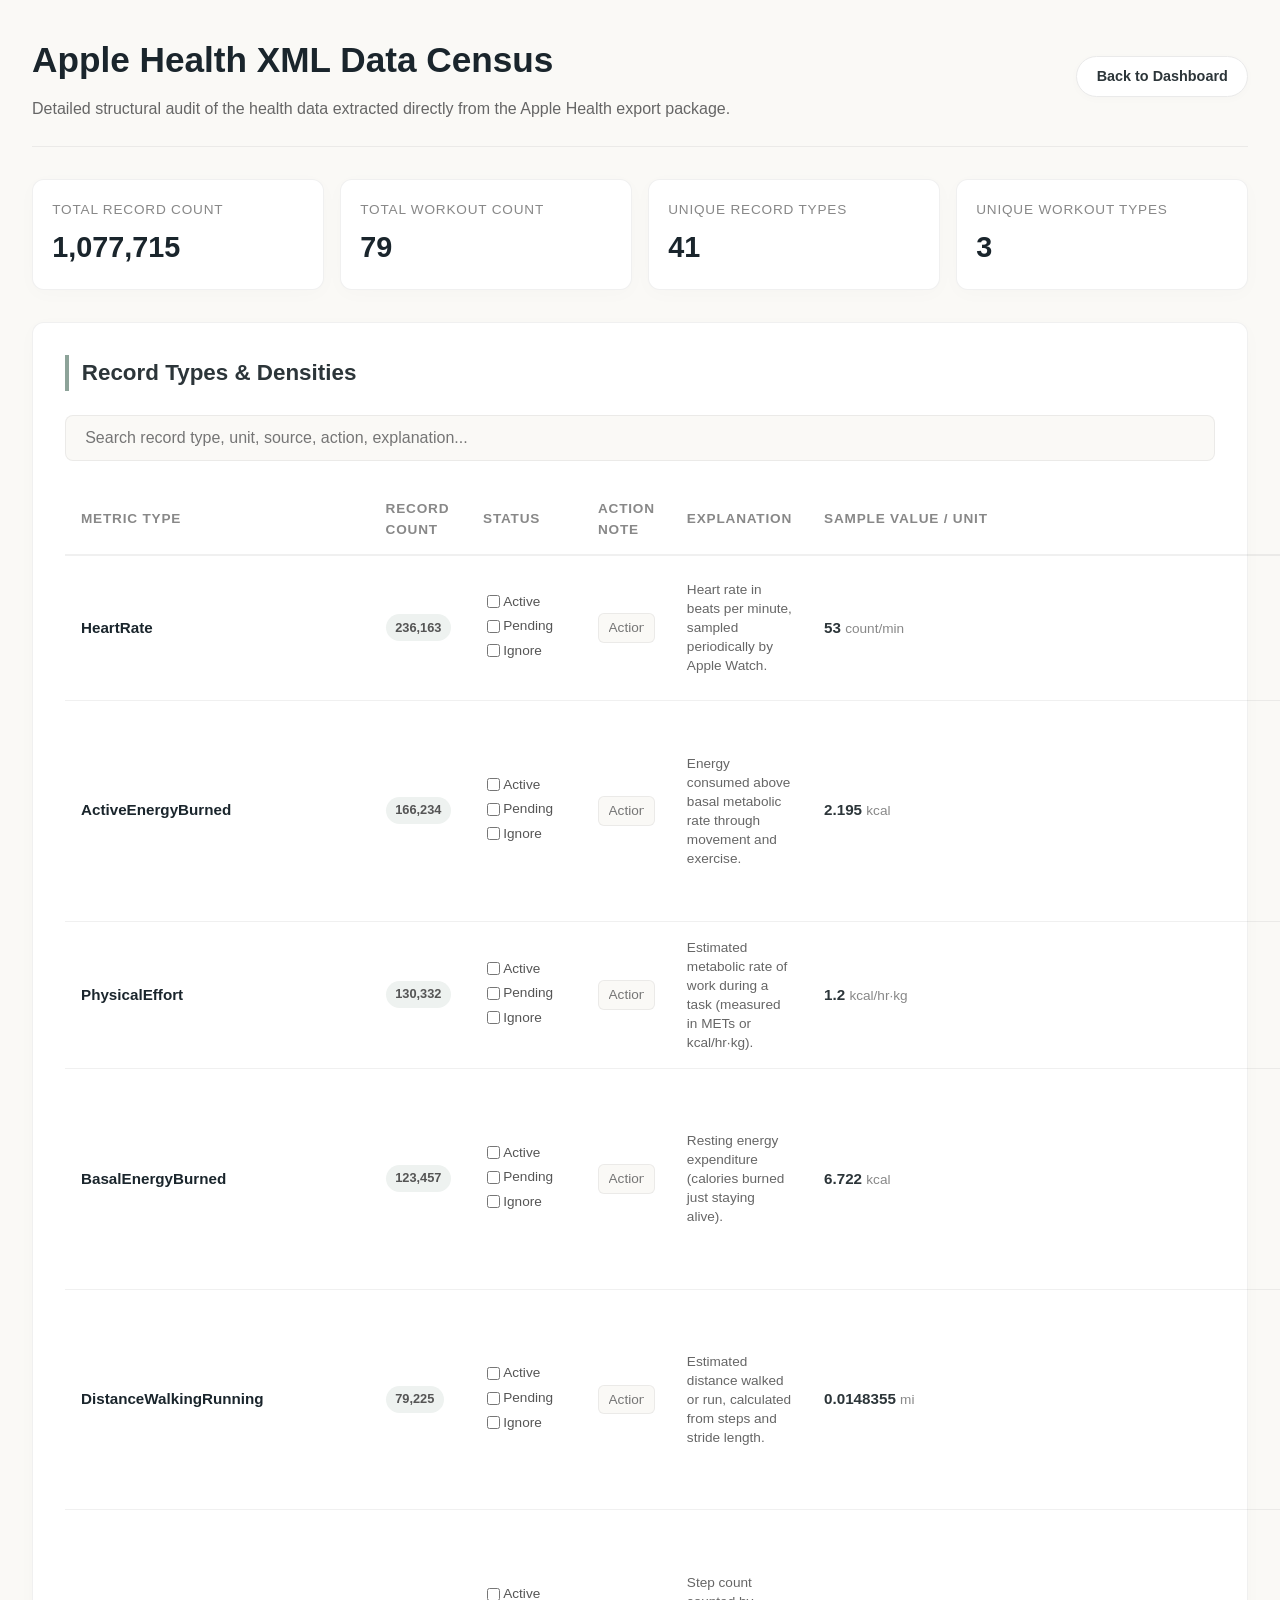
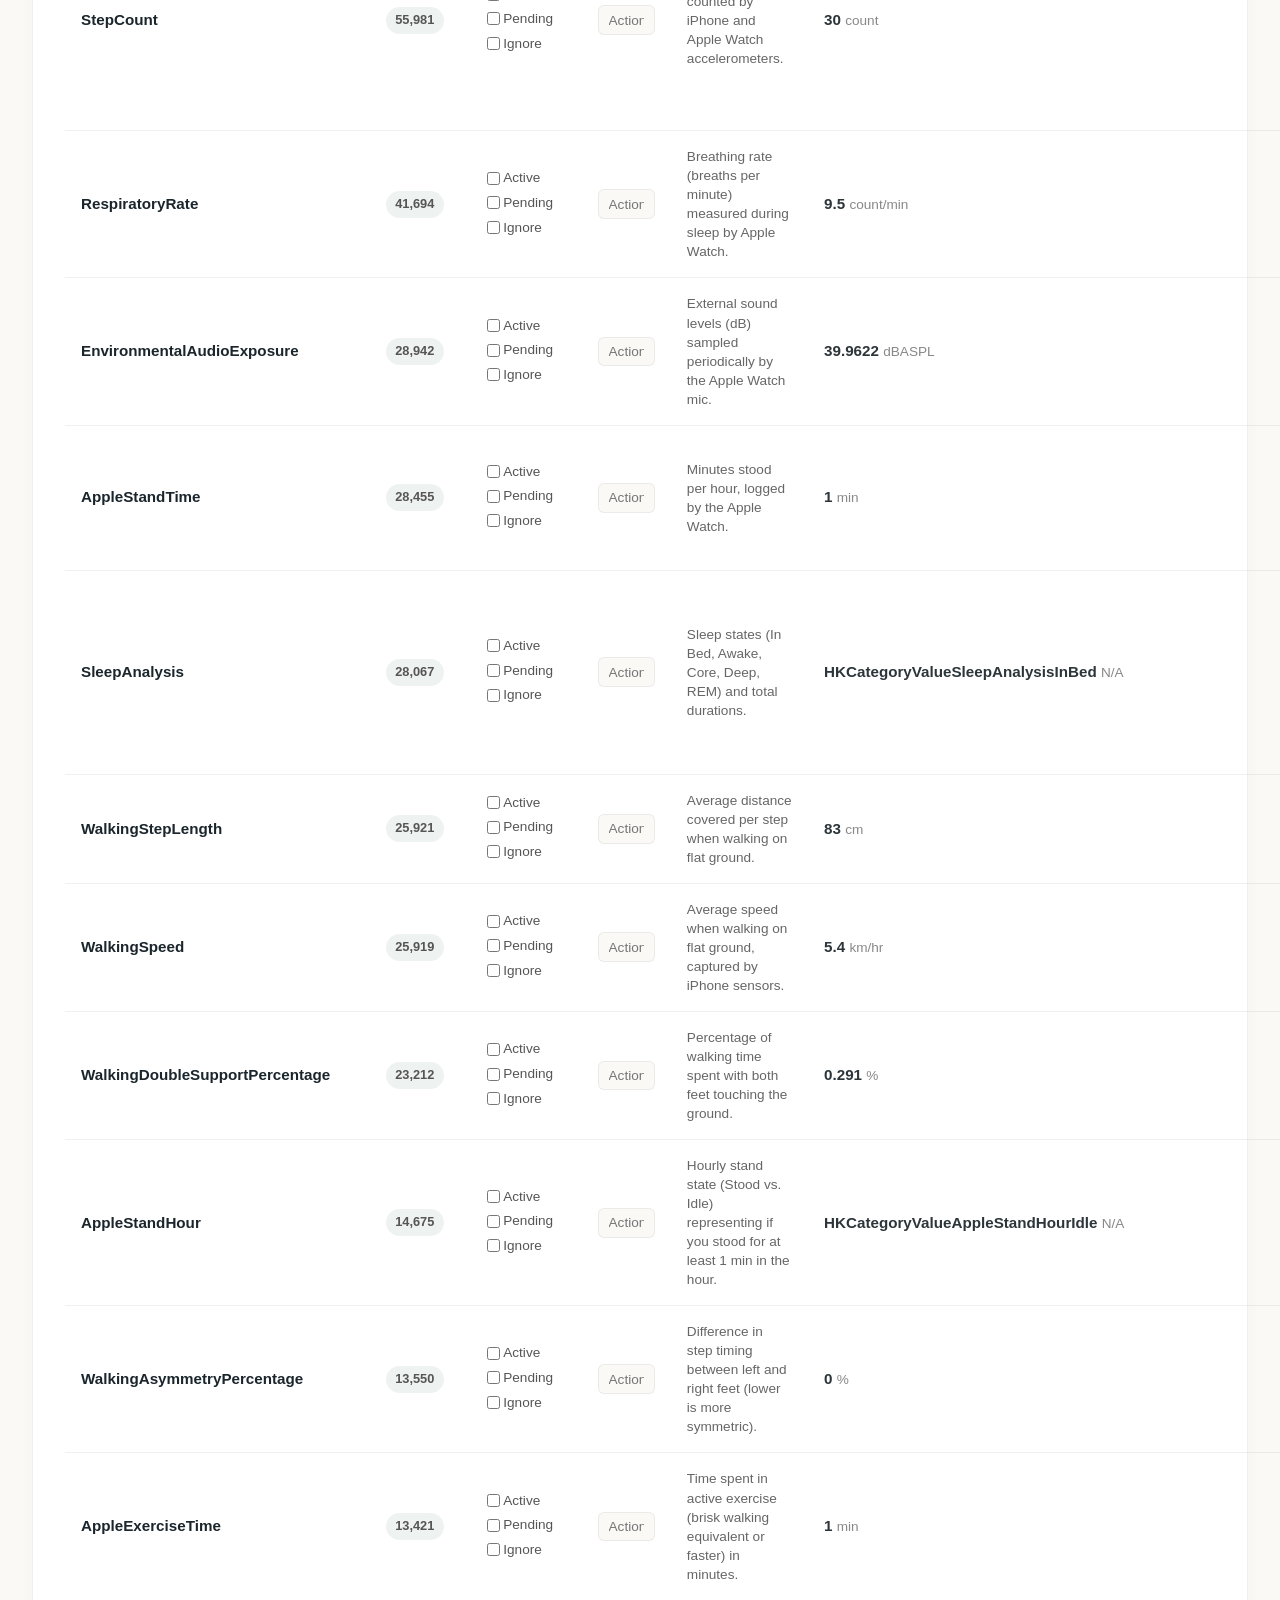
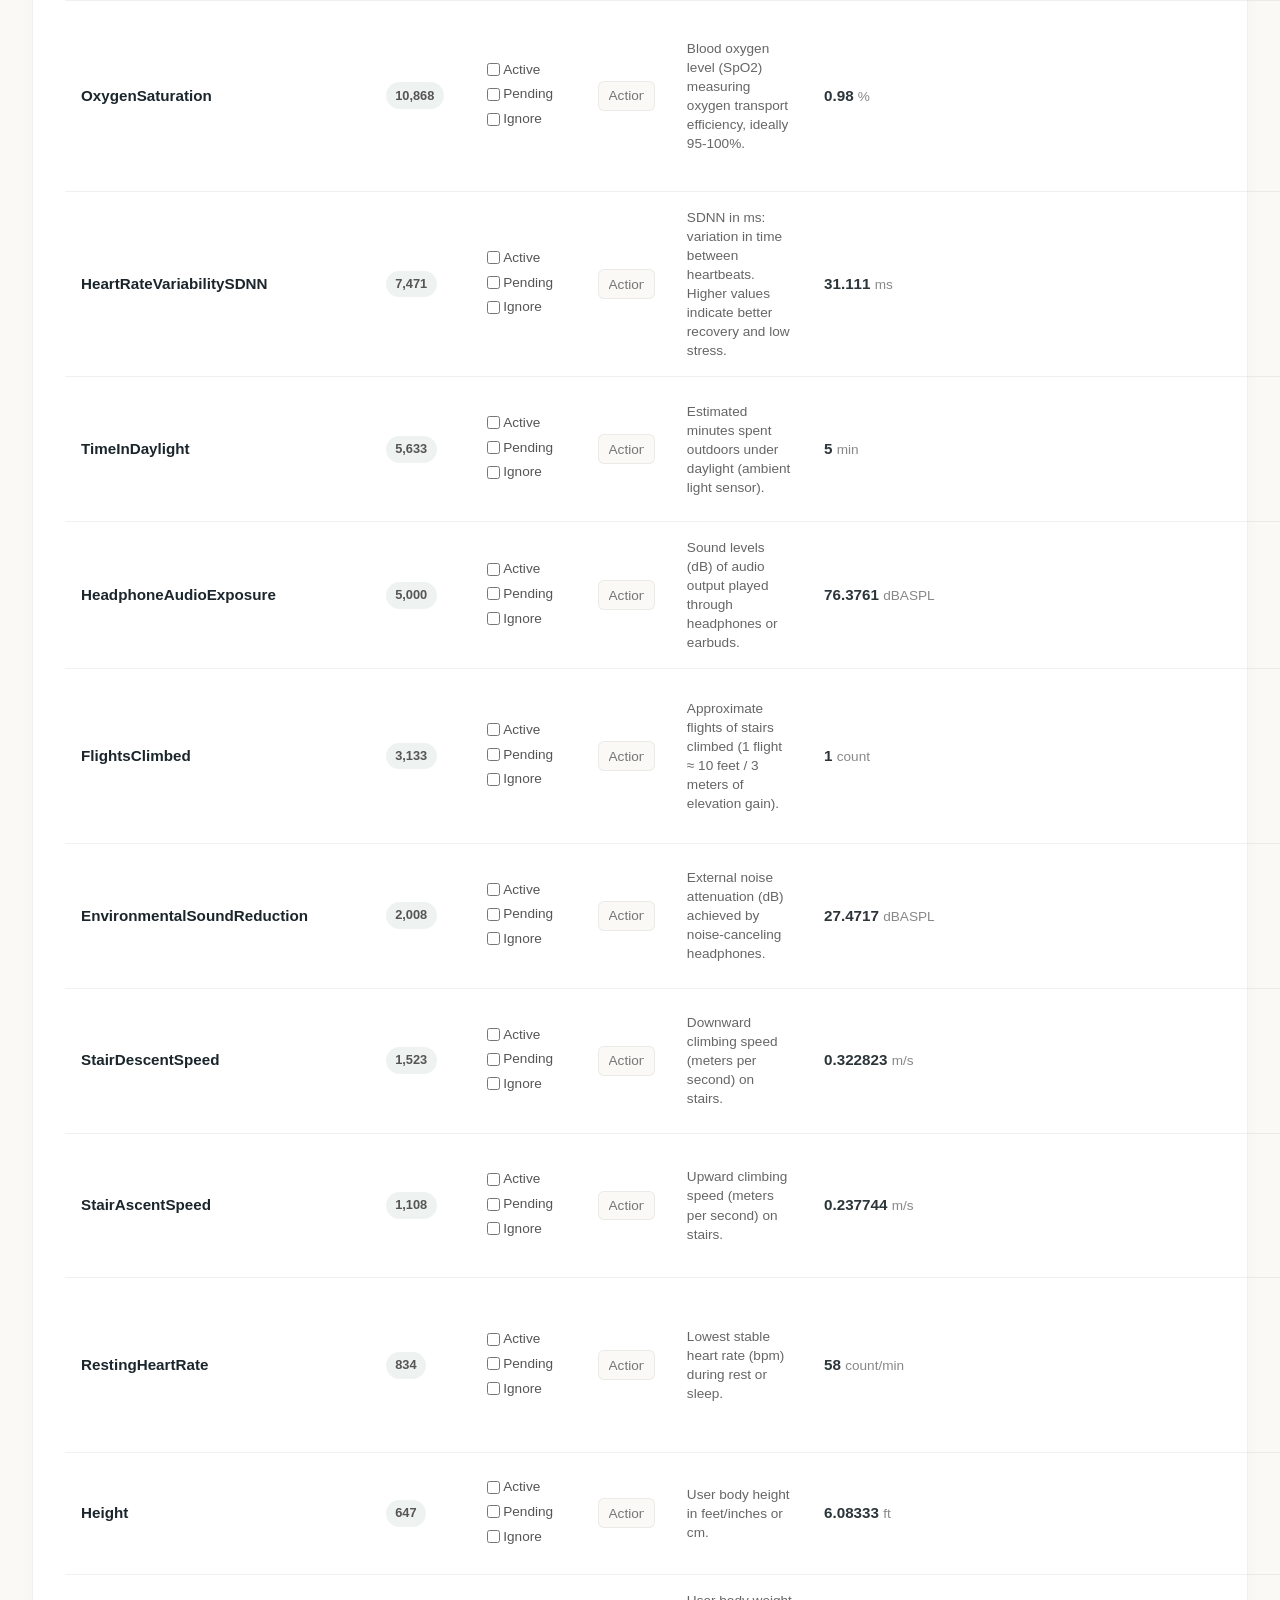
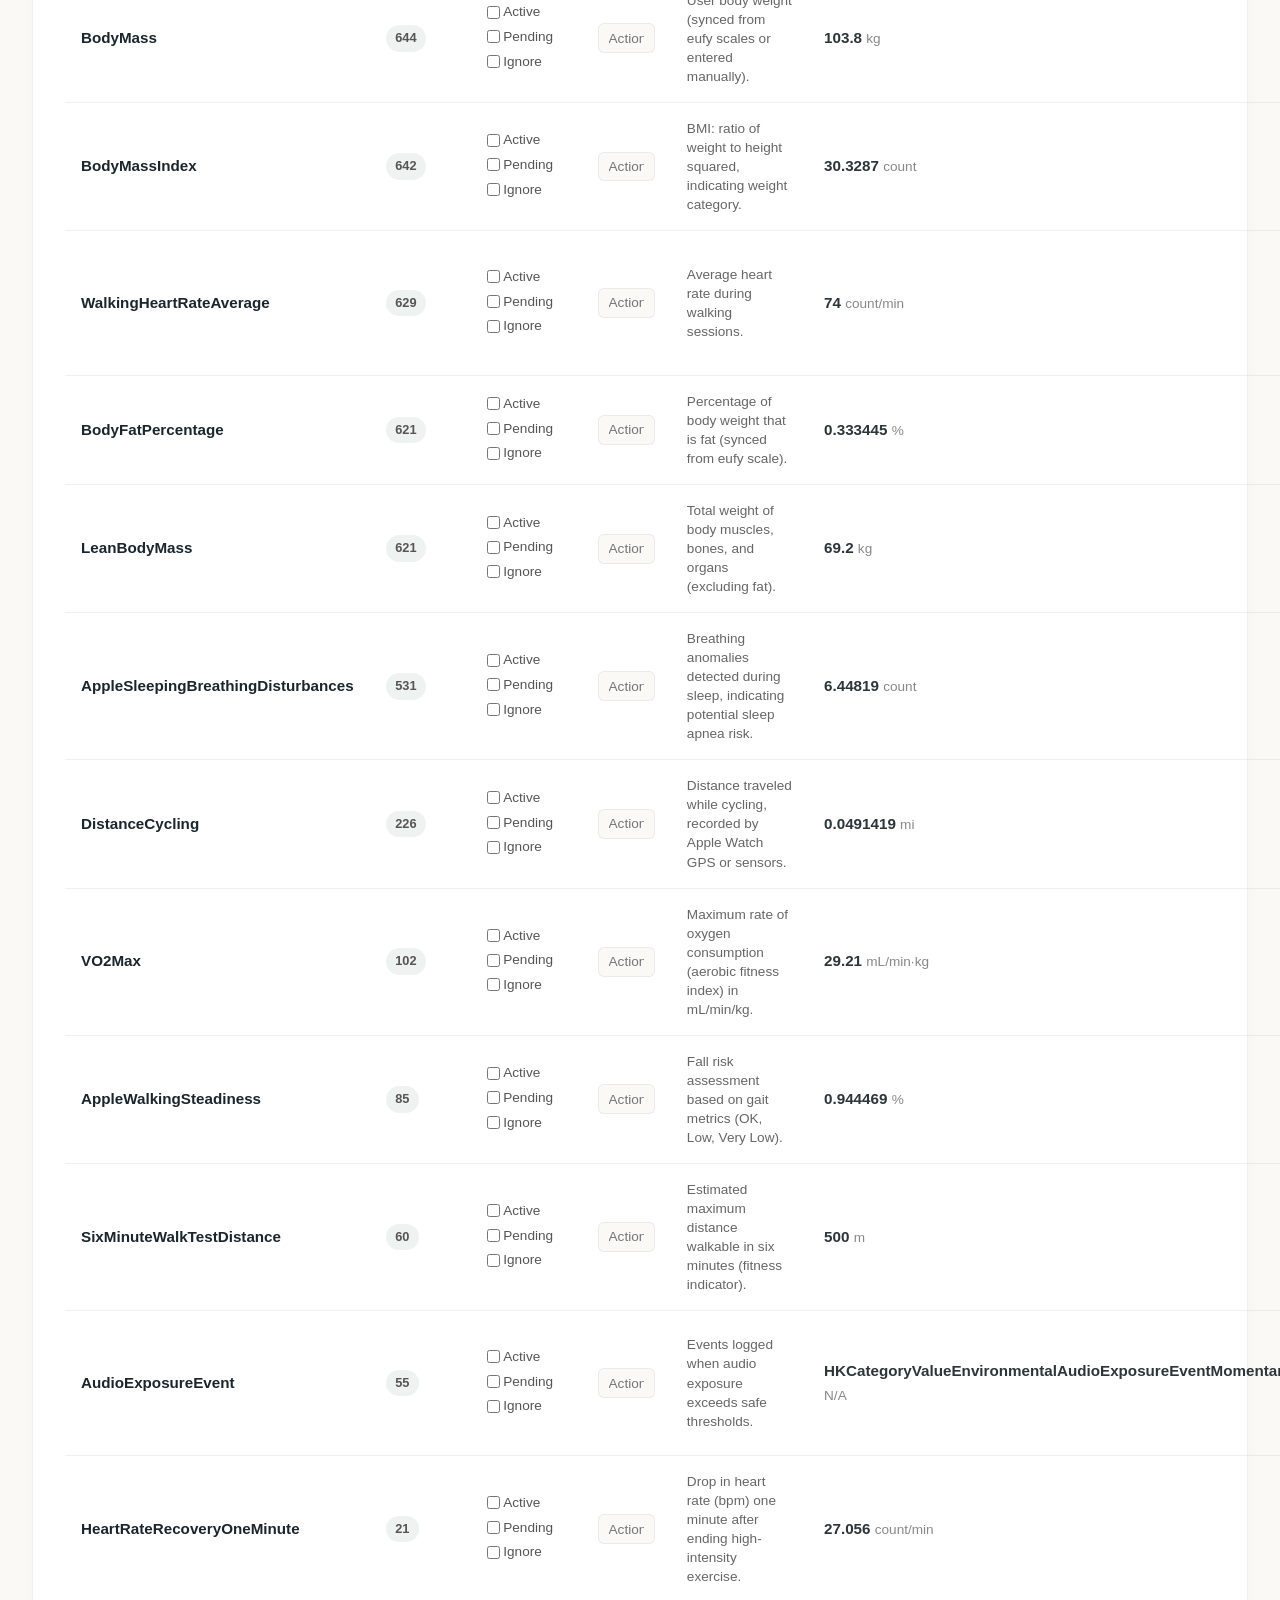
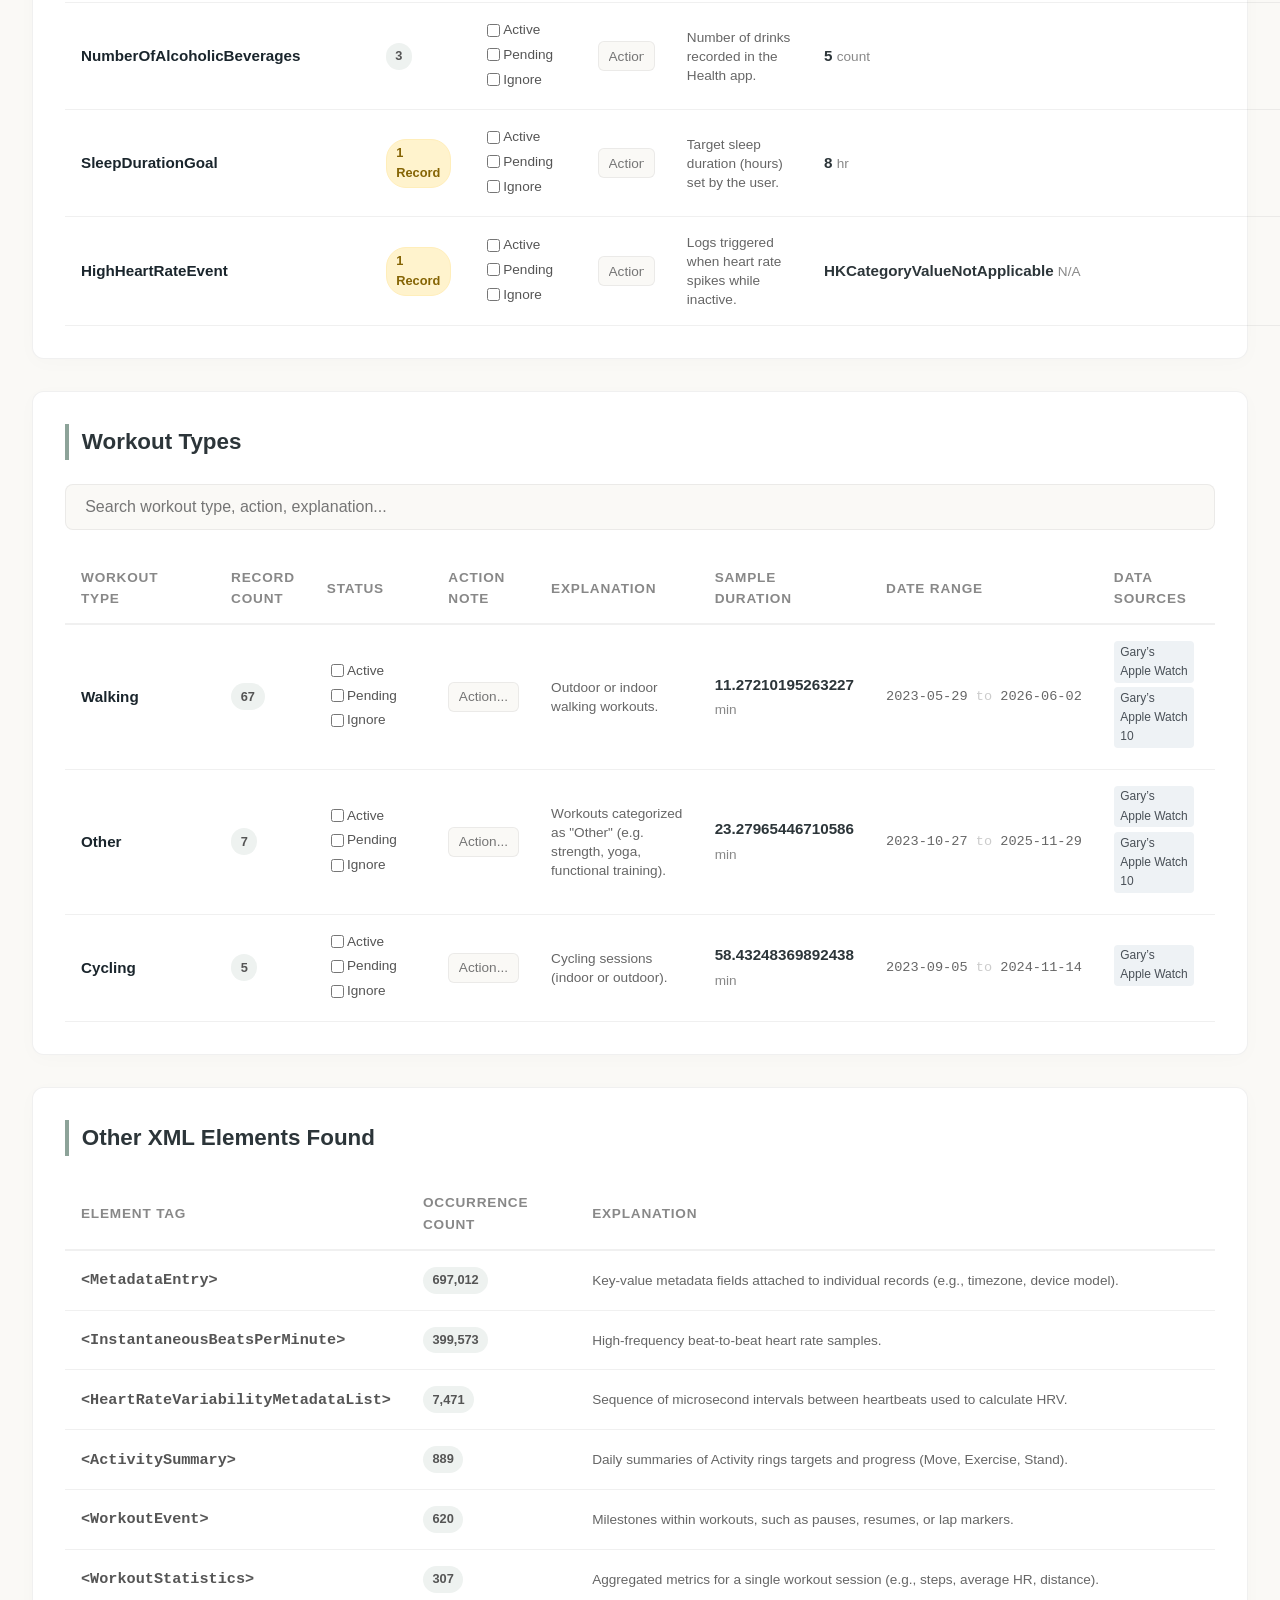
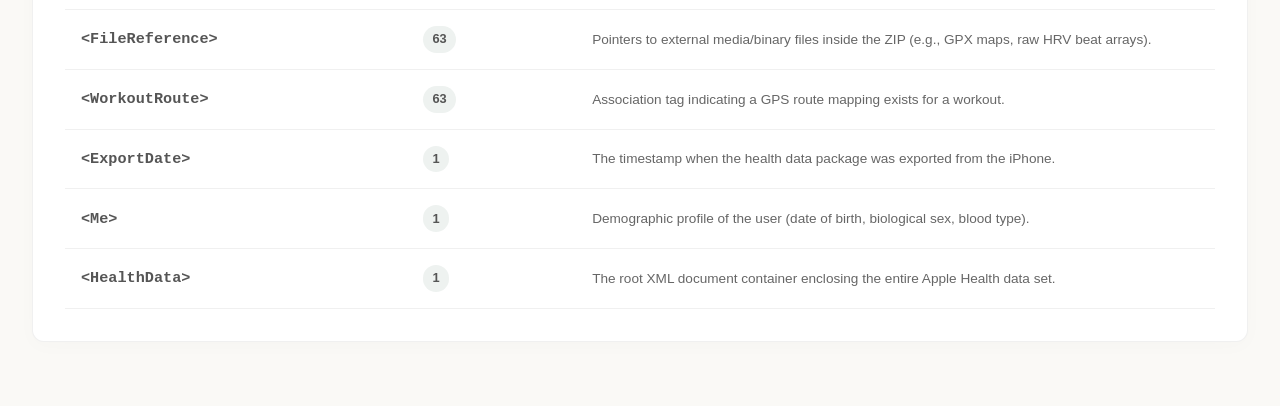
==== commit 88e4b327: "Adjust column widths on XML Census page" ====
--- a/html/health_data_summary.html
+++ b/html/health_data_summary.html
@@ -294,14 +294,14 @@
             <table id="record-table">
                 <thead>
                     <tr>
-                        <th style="width: 15%;">Metric Type</th>
-                        <th style="width: 8%;">Record Count</th>
-                        <th style="width: 15%;">Status</th>
-                        <th style="width: 15%;">Action Note</th>
+                        <th style="width: 22%;">Metric Type</th>
+                        <th style="width: 6%;">Record Count</th>
+                        <th style="width: 12%;">Status</th>
+                        <th style="width: 12%;">Action Note</th>
                         <th style="width: 20%;">Explanation</th>
-                        <th style="width: 10%;">Sample Value / Unit</th>
+                        <th style="width: 13%;">Sample Value / Unit</th>
                         <th style="width: 8%;">Date Range</th>
-                        <th style="width: 9%;">Data Sources</th>
+                        <th style="width: 7%;">Data Sources</th>
                     </tr>
                 </thead>
                 <tbody>
@@ -337,7 +337,7 @@
                         <td class="desc-cell">Energy consumed above basal metabolic rate through movement and exercise.</td>
                         <td><strong>2.195</strong> <span style="color:#888; font-size:0.85rem;">kcal</span></td>
                         <td class="date-cell">2023-05-07 <span style="color:#ccc;">to</span> 2026-06-15</td>
-                        <td><span class="source-tag">Persu17</span><span class="source-tag">Gary’s Apple Watch</span><span class="source-tag">Gary’s Apple Watch 10</span><span class="source-tag">Gary’s iPhone</span></td>
+                        <td><span class="source-tag">Gary’s iPhone</span><span class="source-tag">Gary’s Apple Watch</span><span class="source-tag">Gary’s Apple Watch 10</span><span class="source-tag">Persu17</span></td>
                     </tr>
         
                     <tr>
@@ -371,7 +371,7 @@
                         <td class="desc-cell">Resting energy expenditure (calories burned just staying alive).</td>
                         <td><strong>6.722</strong> <span style="color:#888; font-size:0.85rem;">kcal</span></td>
                         <td class="date-cell">2023-05-07 <span style="color:#ccc;">to</span> 2026-06-15</td>
-                        <td><span class="source-tag">Persu17</span><span class="source-tag">Gary’s Apple Watch</span><span class="source-tag">Gary’s Apple Watch 10</span><span class="source-tag">Gary’s iPhone</span></td>
+                        <td><span class="source-tag">Gary’s iPhone</span><span class="source-tag">Gary’s Apple Watch</span><span class="source-tag">Gary’s Apple Watch 10</span><span class="source-tag">Persu17</span></td>
                     </tr>
         
                     <tr>
@@ -388,7 +388,7 @@
                         <td class="desc-cell">Estimated distance walked or run, calculated from steps and stride length.</td>
                         <td><strong>0.0148355</strong> <span style="color:#888; font-size:0.85rem;">mi</span></td>
                         <td class="date-cell">2023-05-08 <span style="color:#ccc;">to</span> 2026-06-15</td>
-                        <td><span class="source-tag">Persu17</span><span class="source-tag">Gary’s Apple Watch</span><span class="source-tag">Gary’s Apple Watch 10</span><span class="source-tag">Gary’s iPhone</span></td>
+                        <td><span class="source-tag">Gary’s iPhone</span><span class="source-tag">Gary’s Apple Watch</span><span class="source-tag">Gary’s Apple Watch 10</span><span class="source-tag">Persu17</span></td>
                     </tr>
         
                     <tr>
@@ -405,7 +405,7 @@
                         <td class="desc-cell">Step count counted by iPhone and Apple Watch accelerometers.</td>
                         <td><strong>30</strong> <span style="color:#888; font-size:0.85rem;">count</span></td>
                         <td class="date-cell">2023-05-08 <span style="color:#ccc;">to</span> 2026-06-15</td>
-                        <td><span class="source-tag">Persu17</span><span class="source-tag">Gary’s Apple Watch</span><span class="source-tag">Gary’s Apple Watch 10</span><span class="source-tag">Gary’s iPhone</span></td>
+                        <td><span class="source-tag">Gary’s iPhone</span><span class="source-tag">Gary’s Apple Watch</span><span class="source-tag">Gary’s Apple Watch 10</span><span class="source-tag">Persu17</span></td>
                     </tr>
         
                     <tr>
@@ -473,7 +473,7 @@
                         <td class="desc-cell">Sleep states (In Bed, Awake, Core, Deep, REM) and total durations.</td>
                         <td><strong>HKCategoryValueSleepAnalysisInBed</strong> <span style="color:#888; font-size:0.85rem;">N/A</span></td>
                         <td class="date-cell">2023-05-16 <span style="color:#ccc;">to</span> 2026-06-14</td>
-                        <td><span class="source-tag">Persu17</span><span class="source-tag">Gary’s Apple Watch</span><span class="source-tag">Gary’s Apple Watch 10</span><span class="source-tag">Sleep++</span></td>
+                        <td><span class="source-tag">Sleep++</span><span class="source-tag">Gary’s Apple Watch</span><span class="source-tag">Gary’s Apple Watch 10</span><span class="source-tag">Persu17</span></td>
                     </tr>
         
                     <tr>
@@ -592,7 +592,7 @@
                         <td class="desc-cell">Blood oxygen level (SpO2) measuring oxygen transport efficiency, ideally 95-100%.</td>
                         <td><strong>0.98</strong> <span style="color:#888; font-size:0.85rem;">%</span></td>
                         <td class="date-cell">2023-05-16 <span style="color:#ccc;">to</span> 2026-06-15</td>
-                        <td><span class="source-tag">Blood Oxygen</span><span class="source-tag">Gary’s Apple Watch</span><span class="source-tag">Gary’s Apple Watch 10</span></td>
+                        <td><span class="source-tag">Gary’s Apple Watch</span><span class="source-tag">Blood Oxygen</span><span class="source-tag">Gary’s Apple Watch 10</span></td>
                     </tr>
         
                     <tr>
@@ -643,7 +643,7 @@
                         <td class="desc-cell">Sound levels (dB) of audio output played through headphones or earbuds.</td>
                         <td><strong>76.3761</strong> <span style="color:#888; font-size:0.85rem;">dBASPL</span></td>
                         <td class="date-cell">2023-05-12 <span style="color:#ccc;">to</span> 2026-06-12</td>
-                        <td><span class="source-tag">Persu17</span><span class="source-tag">Gary’s Apple Watch 10</span></td>
+                        <td><span class="source-tag">Gary’s Apple Watch 10</span><span class="source-tag">Persu17</span></td>
                     </tr>
         
                     <tr>
@@ -660,7 +660,7 @@
                         <td class="desc-cell">Approximate flights of stairs climbed (1 flight ≈ 10 feet / 3 meters of elevation gain).</td>
                         <td><strong>1</strong> <span style="color:#888; font-size:0.85rem;">count</span></td>
                         <td class="date-cell">2023-05-11 <span style="color:#ccc;">to</span> 2026-06-14</td>
-                        <td><span class="source-tag">Persu17</span><span class="source-tag">Gary’s Apple Watch</span><span class="source-tag">Gary’s Apple Watch 10</span></td>
+                        <td><span class="source-tag">Gary’s Apple Watch</span><span class="source-tag">Gary’s Apple Watch 10</span><span class="source-tag">Persu17</span></td>
                     </tr>
         
                     <tr>
@@ -728,7 +728,7 @@
                         <td class="desc-cell">Lowest stable heart rate (bpm) during rest or sleep.</td>
                         <td><strong>58</strong> <span style="color:#888; font-size:0.85rem;">count/min</span></td>
                         <td class="date-cell">2023-05-16 <span style="color:#ccc;">to</span> 2026-06-14</td>
-                        <td><span class="source-tag">Athlytic</span><span class="source-tag">Gary’s Apple Watch</span><span class="source-tag">Gary’s Apple Watch 10</span></td>
+                        <td><span class="source-tag">Gary’s Apple Watch</span><span class="source-tag">Athlytic</span><span class="source-tag">Gary’s Apple Watch 10</span></td>
                     </tr>
         
                     <tr>
@@ -745,7 +745,7 @@
                         <td class="desc-cell">User body height in feet/inches or cm.</td>
                         <td><strong>6.08333</strong> <span style="color:#888; font-size:0.85rem;">ft</span></td>
                         <td class="date-cell">2021-03-24 <span style="color:#ccc;">to</span> 2026-06-09</td>
-                        <td><span class="source-tag">Health</span><span class="source-tag">eufy Life</span><span class="source-tag">Persu17</span></td>
+                        <td><span class="source-tag">Persu17</span><span class="source-tag">eufy Life</span><span class="source-tag">Health</span></td>
                     </tr>
         
                     <tr>
@@ -1013,14 +1013,14 @@
             <table id="workout-table">
                 <thead>
                     <tr>
-                        <th style="width: 15%;">Workout Type</th>
-                        <th style="width: 8%;">Record Count</th>
-                        <th style="width: 15%;">Status</th>
-                        <th style="width: 15%;">Action Note</th>
+                        <th style="width: 22%;">Workout Type</th>
+                        <th style="width: 6%;">Record Count</th>
+                        <th style="width: 12%;">Status</th>
+                        <th style="width: 12%;">Action Note</th>
                         <th style="width: 20%;">Explanation</th>
-                        <th style="width: 10%;">Sample Duration</th>
+                        <th style="width: 13%;">Sample Duration</th>
                         <th style="width: 8%;">Date Range</th>
-                        <th style="width: 9%;">Data Sources</th>
+                        <th style="width: 7%;">Data Sources</th>
                     </tr>
                 </thead>
                 <tbody>
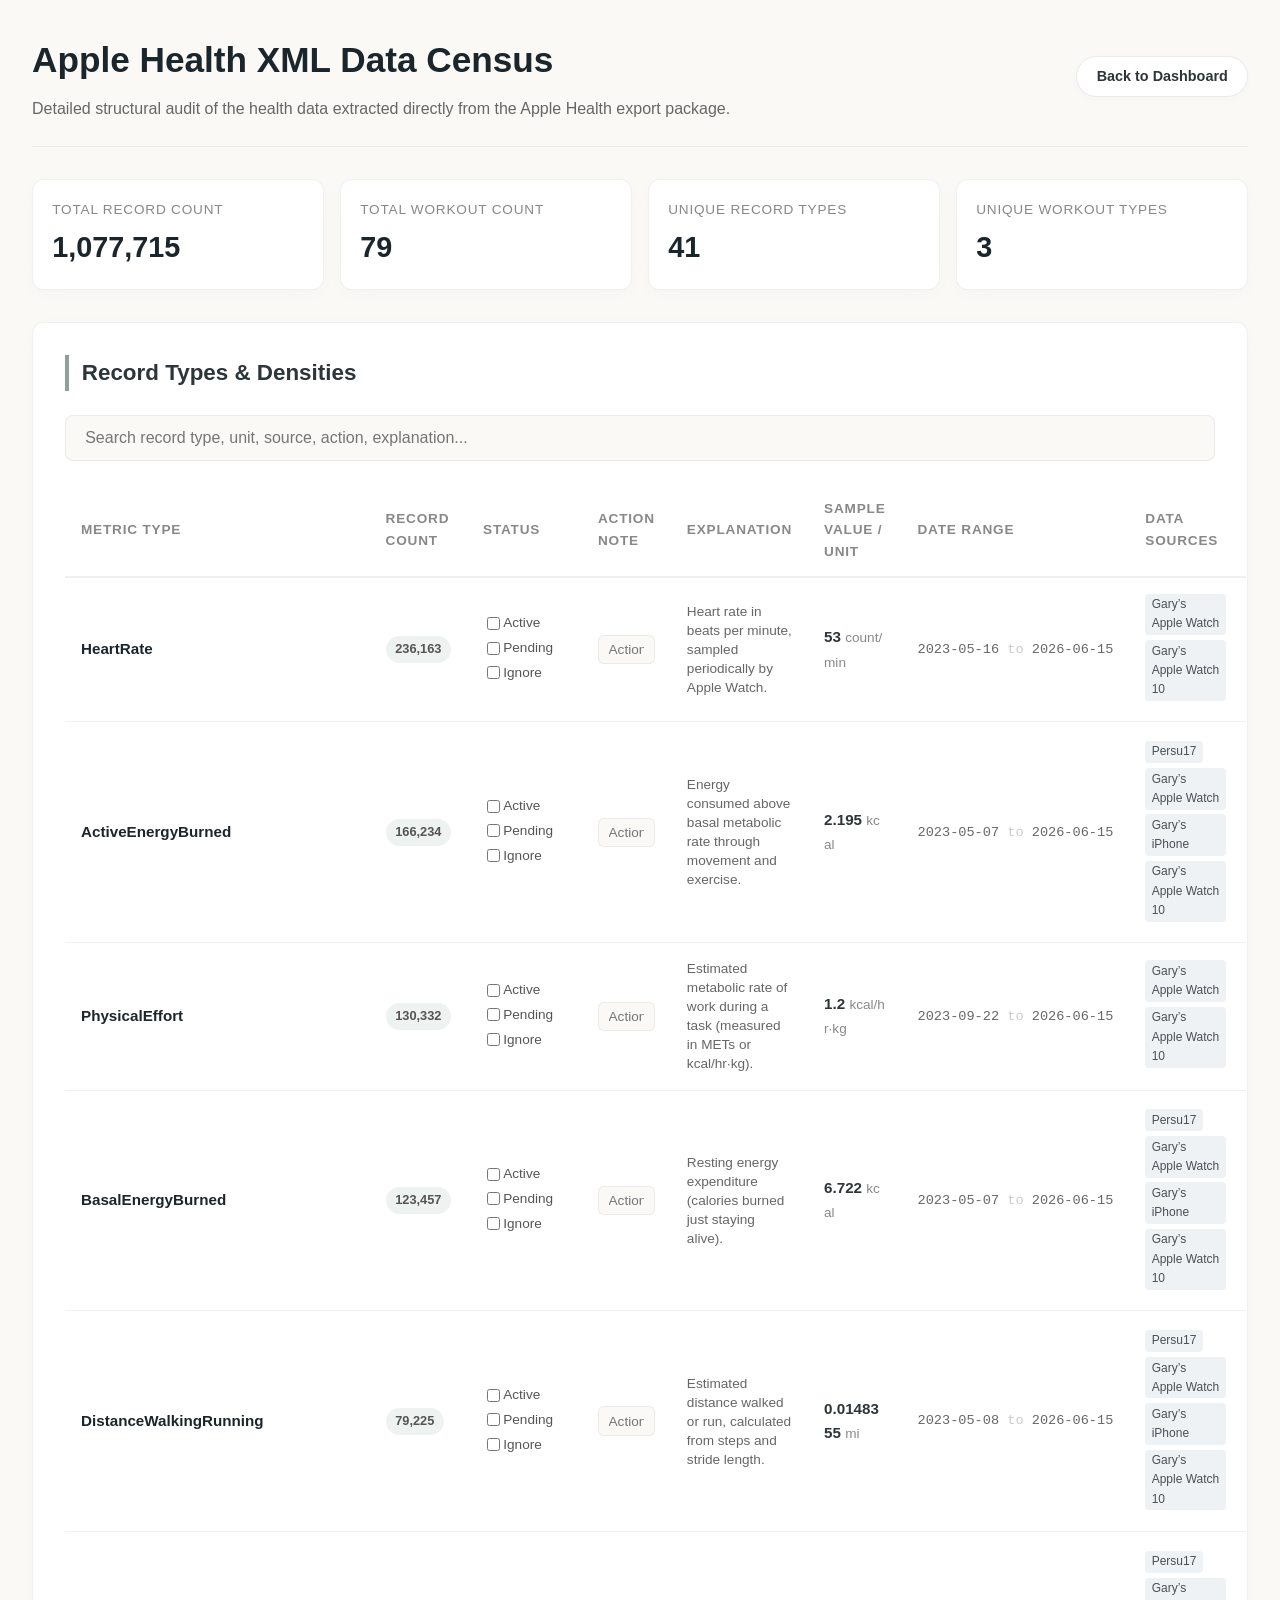
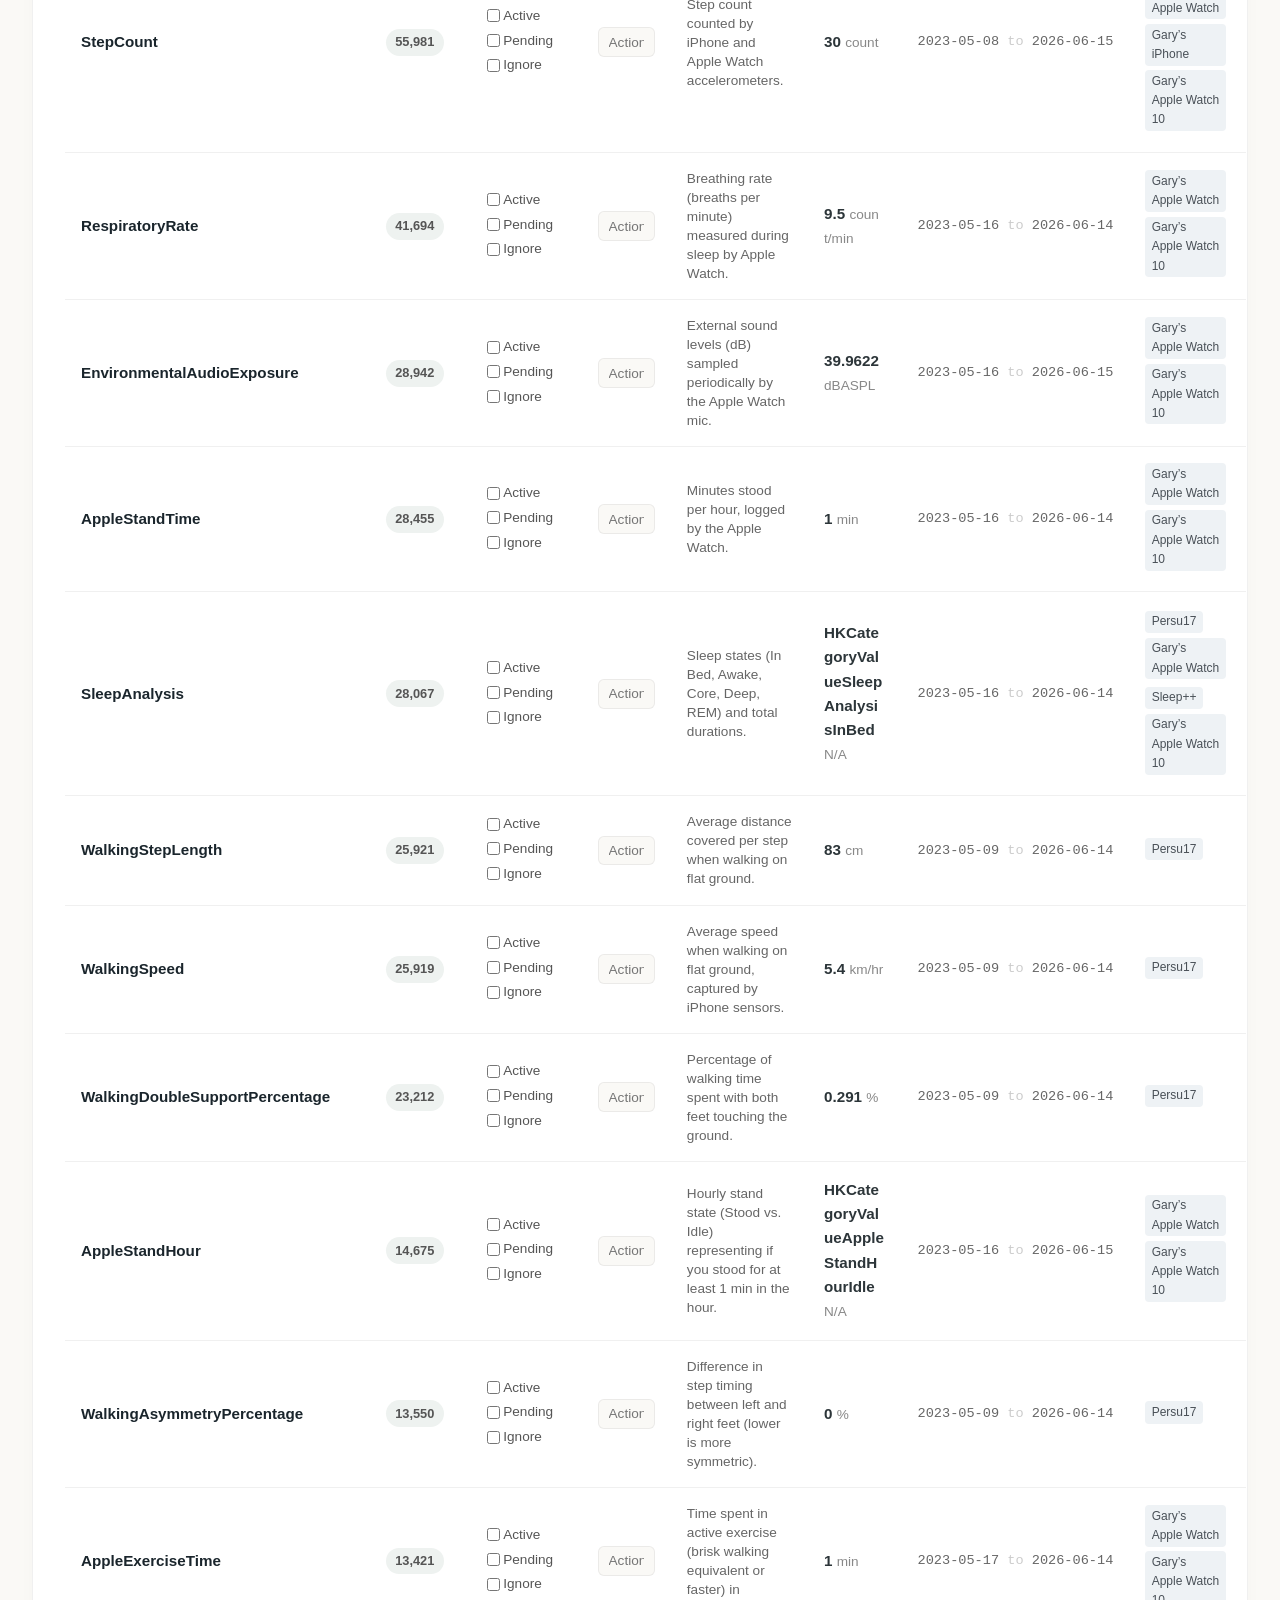
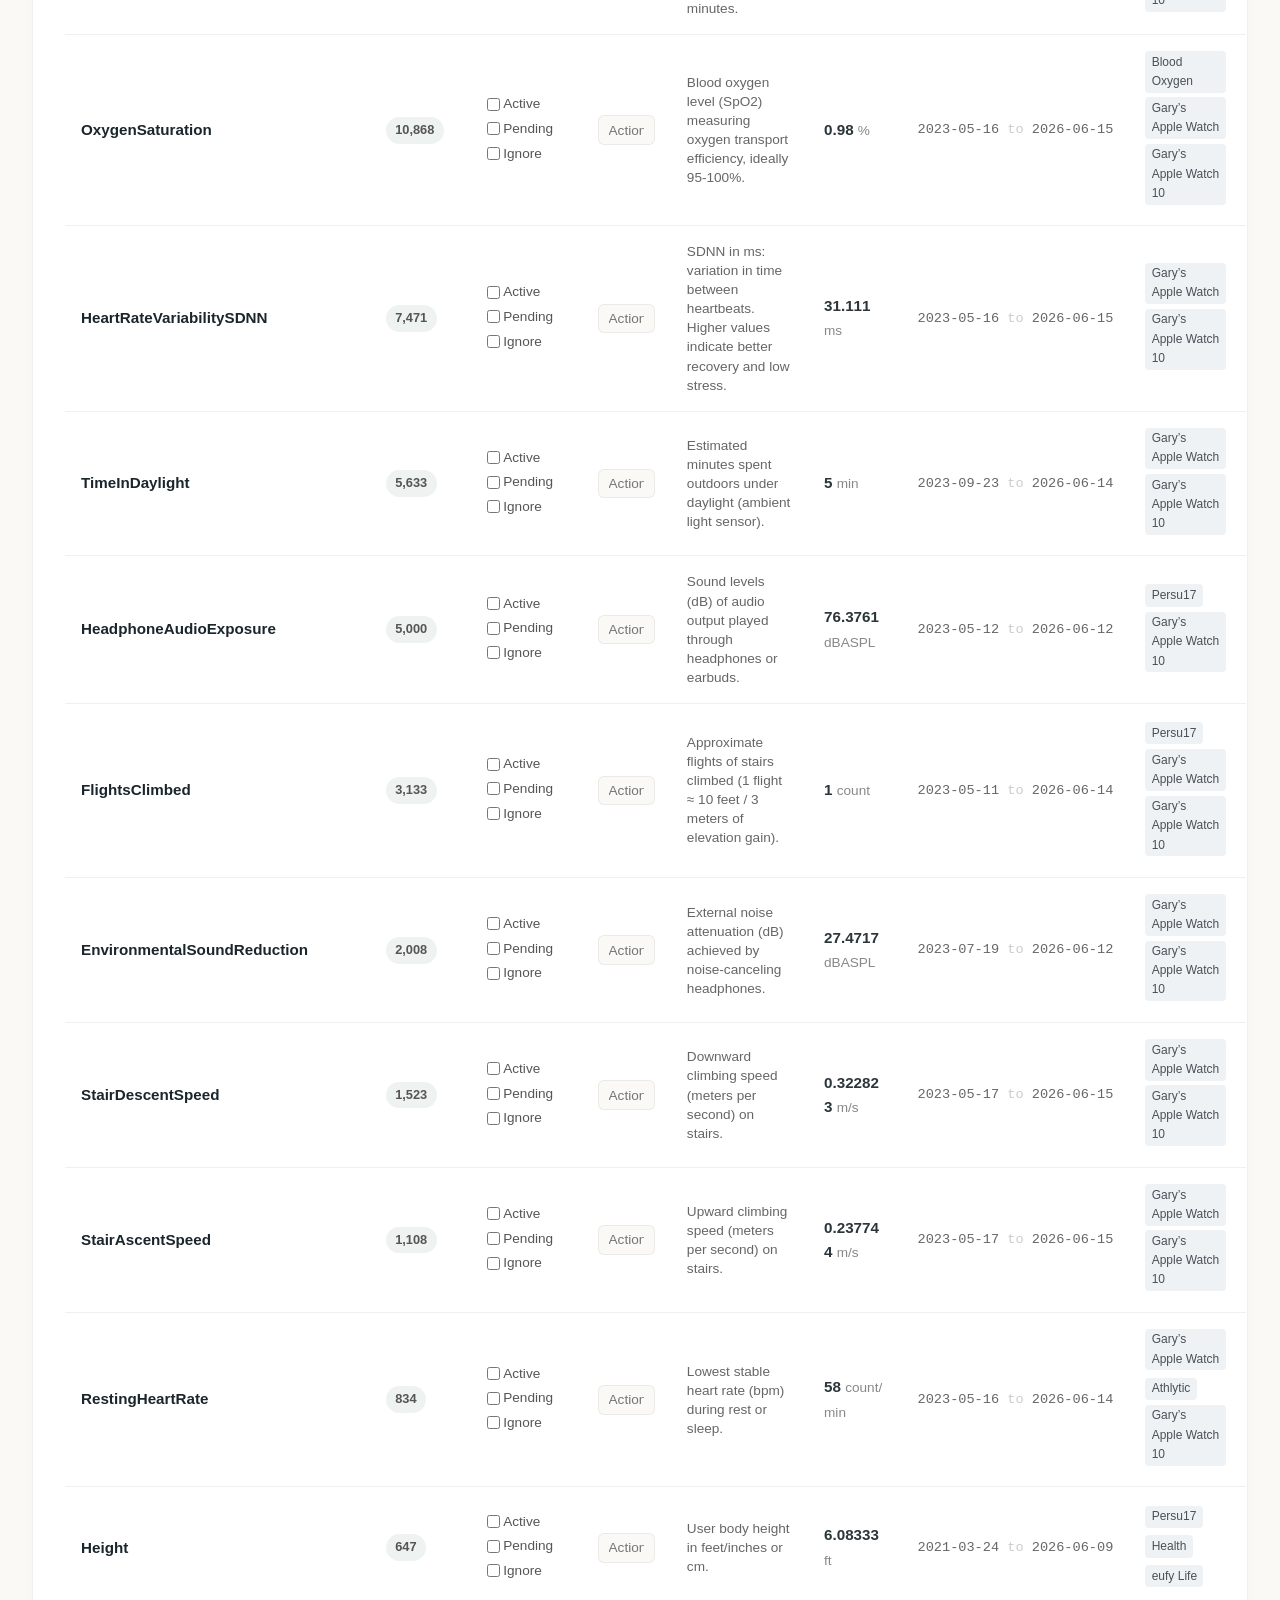
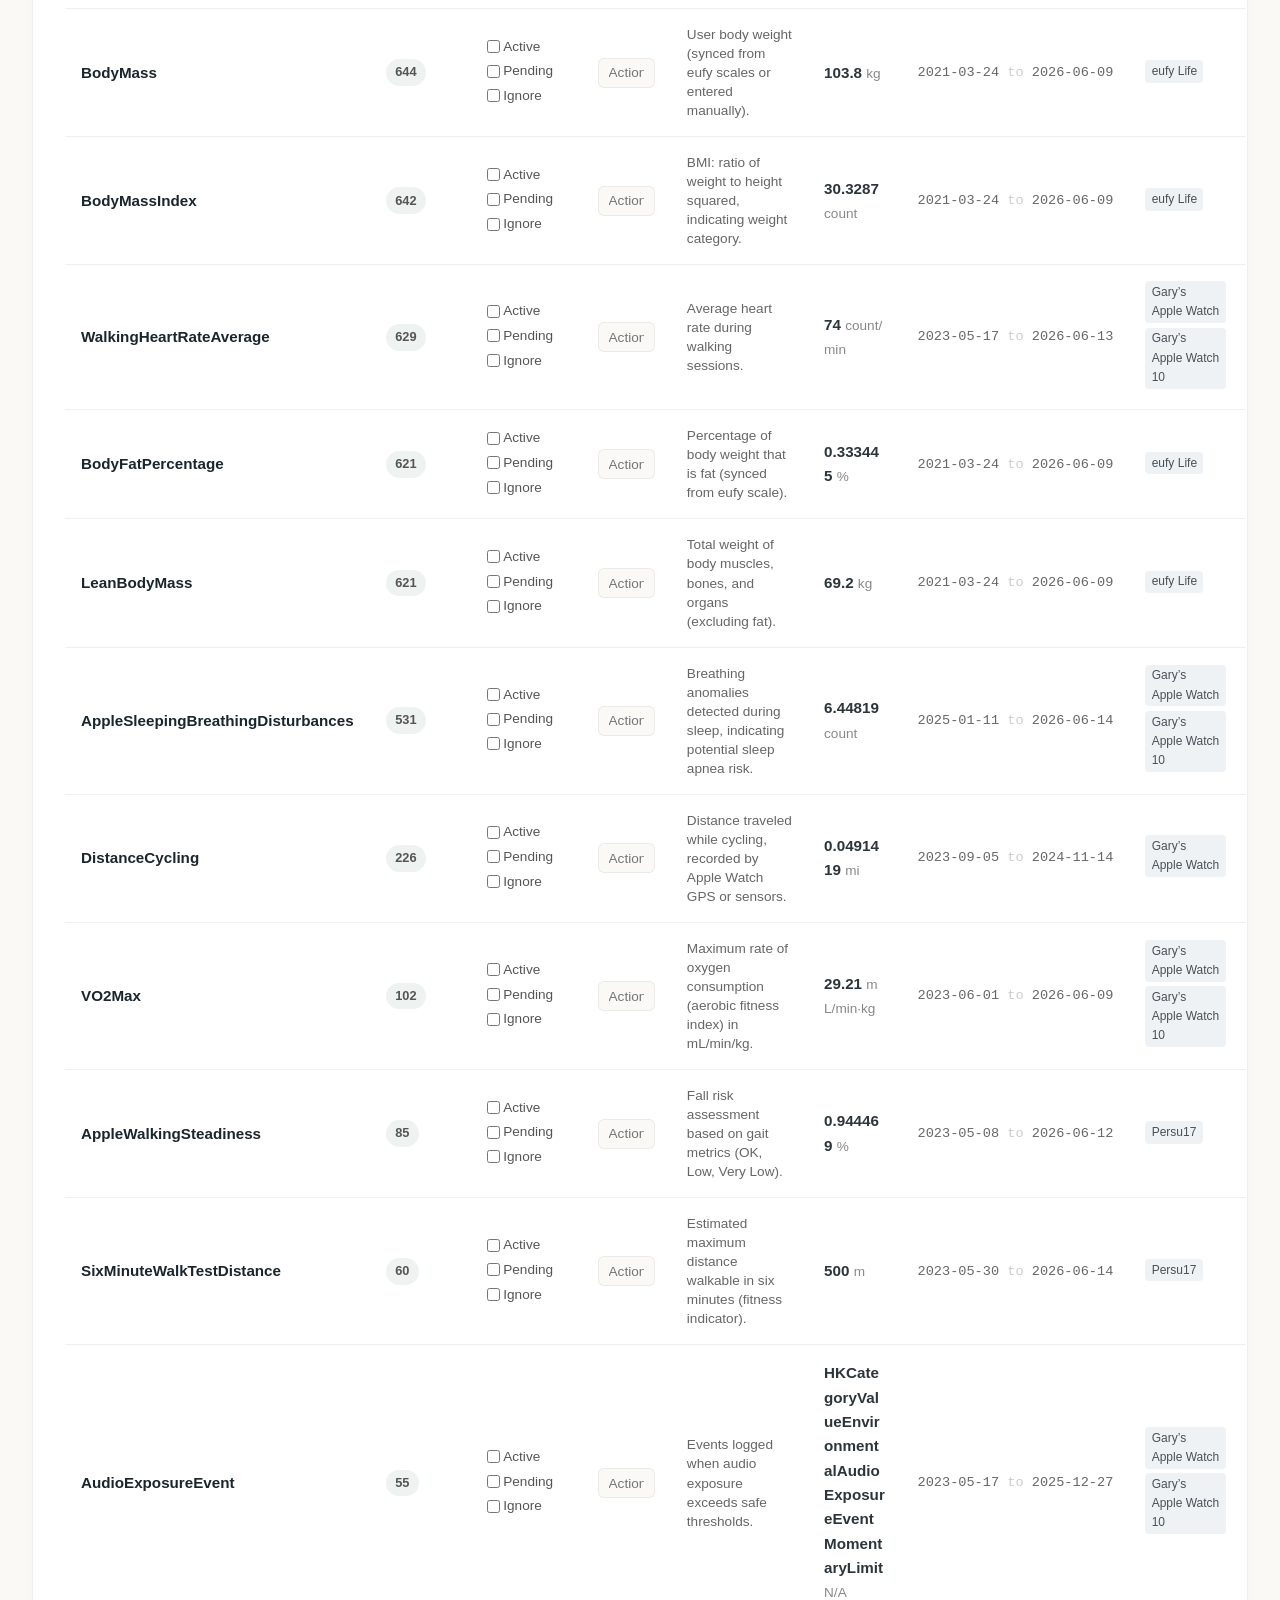
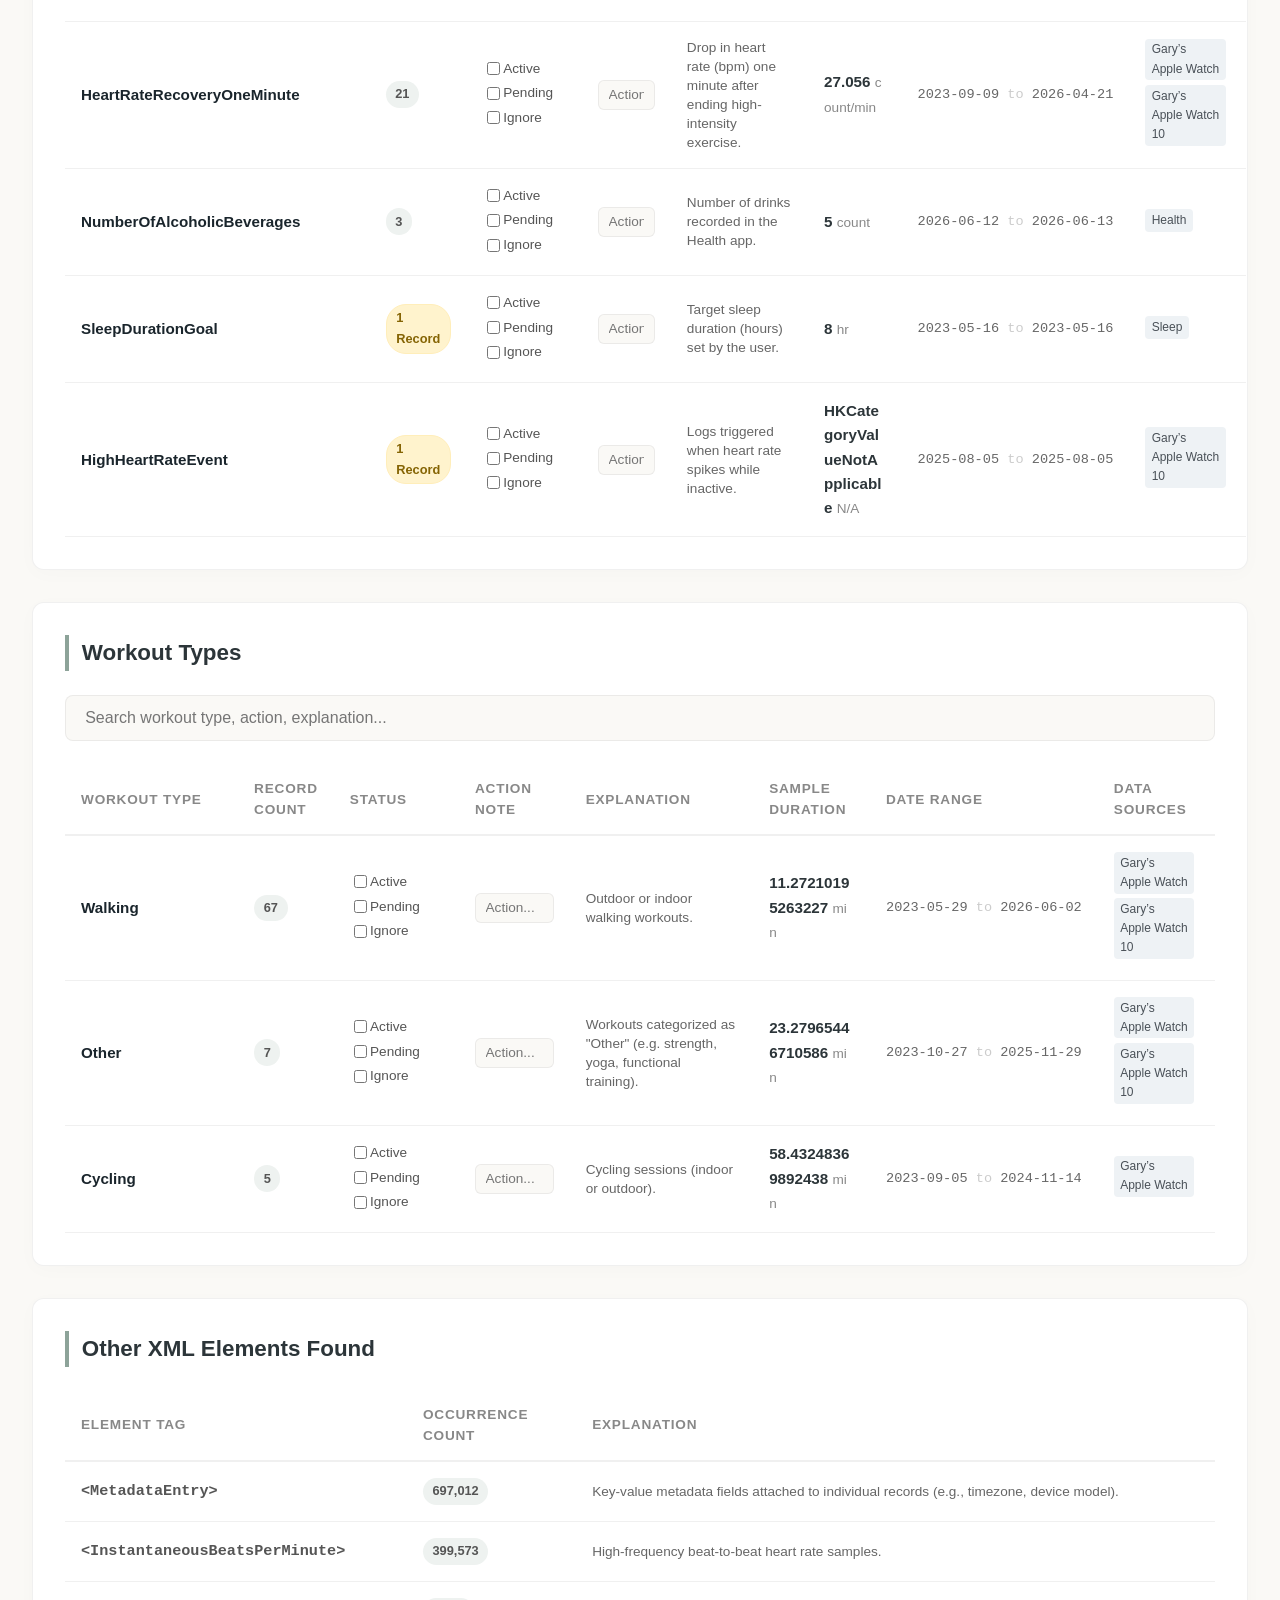
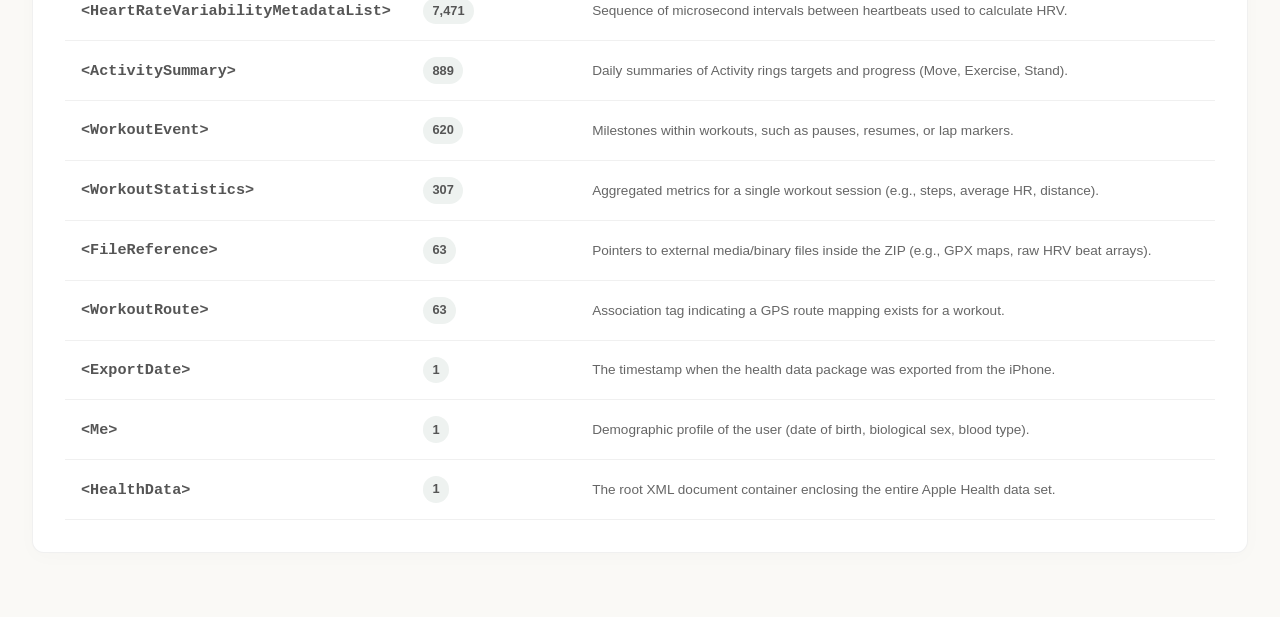
==== commit 83c280e5: "Hyphenate sample cells and adjust table column width bounds" ====
--- a/html/health_data_summary.html
+++ b/html/health_data_summary.html
@@ -197,6 +197,11 @@
             font-size: 0.85rem;
             color: #666;
             white-space: nowrap;
+        }
+
+        .sample-cell {
+            word-break: break-all;
+            hyphens: auto;
         }
 
         .status-checkbox {
@@ -298,10 +303,10 @@
                         <th style="width: 6%;">Record Count</th>
                         <th style="width: 12%;">Status</th>
                         <th style="width: 12%;">Action Note</th>
-                        <th style="width: 20%;">Explanation</th>
-                        <th style="width: 13%;">Sample Value / Unit</th>
+                        <th style="width: 21%;">Explanation</th>
+                        <th style="width: 11%;">Sample Value / Unit</th>
                         <th style="width: 8%;">Date Range</th>
-                        <th style="width: 7%;">Data Sources</th>
+                        <th style="width: 8%;">Data Sources</th>
                     </tr>
                 </thead>
                 <tbody>
@@ -318,7 +323,7 @@
                             <input type="text" class="action-input" data-metric="HeartRate" placeholder="Action..." onblur="saveActionNote(this)" onkeypress="if(event.key === 'Enter') this.blur()">
                         </td>
                         <td class="desc-cell">Heart rate in beats per minute, sampled periodically by Apple Watch.</td>
-                        <td><strong>53</strong> <span style="color:#888; font-size:0.85rem;">count/min</span></td>
+                        <td class="sample-cell"><strong>53</strong> <span style="color:#888; font-size:0.85rem;">count/min</span></td>
                         <td class="date-cell">2023-05-16 <span style="color:#ccc;">to</span> 2026-06-15</td>
                         <td><span class="source-tag">Gary’s Apple Watch</span><span class="source-tag">Gary’s Apple Watch 10</span></td>
                     </tr>
@@ -335,9 +340,9 @@
                             <input type="text" class="action-input" data-metric="ActiveEnergyBurned" placeholder="Action..." onblur="saveActionNote(this)" onkeypress="if(event.key === 'Enter') this.blur()">
                         </td>
                         <td class="desc-cell">Energy consumed above basal metabolic rate through movement and exercise.</td>
-                        <td><strong>2.195</strong> <span style="color:#888; font-size:0.85rem;">kcal</span></td>
+                        <td class="sample-cell"><strong>2.195</strong> <span style="color:#888; font-size:0.85rem;">kcal</span></td>
                         <td class="date-cell">2023-05-07 <span style="color:#ccc;">to</span> 2026-06-15</td>
-                        <td><span class="source-tag">Gary’s iPhone</span><span class="source-tag">Gary’s Apple Watch</span><span class="source-tag">Gary’s Apple Watch 10</span><span class="source-tag">Persu17</span></td>
+                        <td><span class="source-tag">Persu17</span><span class="source-tag">Gary’s Apple Watch</span><span class="source-tag">Gary’s iPhone</span><span class="source-tag">Gary’s Apple Watch 10</span></td>
                     </tr>
         
                     <tr>
@@ -352,7 +357,7 @@
                             <input type="text" class="action-input" data-metric="PhysicalEffort" placeholder="Action..." onblur="saveActionNote(this)" onkeypress="if(event.key === 'Enter') this.blur()">
                         </td>
                         <td class="desc-cell">Estimated metabolic rate of work during a task (measured in METs or kcal/hr·kg).</td>
-                        <td><strong>1.2</strong> <span style="color:#888; font-size:0.85rem;">kcal/hr·kg</span></td>
+                        <td class="sample-cell"><strong>1.2</strong> <span style="color:#888; font-size:0.85rem;">kcal/hr·kg</span></td>
                         <td class="date-cell">2023-09-22 <span style="color:#ccc;">to</span> 2026-06-15</td>
                         <td><span class="source-tag">Gary’s Apple Watch</span><span class="source-tag">Gary’s Apple Watch 10</span></td>
                     </tr>
@@ -369,9 +374,9 @@
                             <input type="text" class="action-input" data-metric="BasalEnergyBurned" placeholder="Action..." onblur="saveActionNote(this)" onkeypress="if(event.key === 'Enter') this.blur()">
                         </td>
                         <td class="desc-cell">Resting energy expenditure (calories burned just staying alive).</td>
-                        <td><strong>6.722</strong> <span style="color:#888; font-size:0.85rem;">kcal</span></td>
+                        <td class="sample-cell"><strong>6.722</strong> <span style="color:#888; font-size:0.85rem;">kcal</span></td>
                         <td class="date-cell">2023-05-07 <span style="color:#ccc;">to</span> 2026-06-15</td>
-                        <td><span class="source-tag">Gary’s iPhone</span><span class="source-tag">Gary’s Apple Watch</span><span class="source-tag">Gary’s Apple Watch 10</span><span class="source-tag">Persu17</span></td>
+                        <td><span class="source-tag">Persu17</span><span class="source-tag">Gary’s Apple Watch</span><span class="source-tag">Gary’s iPhone</span><span class="source-tag">Gary’s Apple Watch 10</span></td>
                     </tr>
         
                     <tr>
@@ -386,9 +391,9 @@
                             <input type="text" class="action-input" data-metric="DistanceWalkingRunning" placeholder="Action..." onblur="saveActionNote(this)" onkeypress="if(event.key === 'Enter') this.blur()">
                         </td>
                         <td class="desc-cell">Estimated distance walked or run, calculated from steps and stride length.</td>
-                        <td><strong>0.0148355</strong> <span style="color:#888; font-size:0.85rem;">mi</span></td>
+                        <td class="sample-cell"><strong>0.0148355</strong> <span style="color:#888; font-size:0.85rem;">mi</span></td>
                         <td class="date-cell">2023-05-08 <span style="color:#ccc;">to</span> 2026-06-15</td>
-                        <td><span class="source-tag">Gary’s iPhone</span><span class="source-tag">Gary’s Apple Watch</span><span class="source-tag">Gary’s Apple Watch 10</span><span class="source-tag">Persu17</span></td>
+                        <td><span class="source-tag">Persu17</span><span class="source-tag">Gary’s Apple Watch</span><span class="source-tag">Gary’s iPhone</span><span class="source-tag">Gary’s Apple Watch 10</span></td>
                     </tr>
         
                     <tr>
@@ -403,9 +408,9 @@
                             <input type="text" class="action-input" data-metric="StepCount" placeholder="Action..." onblur="saveActionNote(this)" onkeypress="if(event.key === 'Enter') this.blur()">
                         </td>
                         <td class="desc-cell">Step count counted by iPhone and Apple Watch accelerometers.</td>
-                        <td><strong>30</strong> <span style="color:#888; font-size:0.85rem;">count</span></td>
+                        <td class="sample-cell"><strong>30</strong> <span style="color:#888; font-size:0.85rem;">count</span></td>
                         <td class="date-cell">2023-05-08 <span style="color:#ccc;">to</span> 2026-06-15</td>
-                        <td><span class="source-tag">Gary’s iPhone</span><span class="source-tag">Gary’s Apple Watch</span><span class="source-tag">Gary’s Apple Watch 10</span><span class="source-tag">Persu17</span></td>
+                        <td><span class="source-tag">Persu17</span><span class="source-tag">Gary’s Apple Watch</span><span class="source-tag">Gary’s iPhone</span><span class="source-tag">Gary’s Apple Watch 10</span></td>
                     </tr>
         
                     <tr>
@@ -420,7 +425,7 @@
                             <input type="text" class="action-input" data-metric="RespiratoryRate" placeholder="Action..." onblur="saveActionNote(this)" onkeypress="if(event.key === 'Enter') this.blur()">
                         </td>
                         <td class="desc-cell">Breathing rate (breaths per minute) measured during sleep by Apple Watch.</td>
-                        <td><strong>9.5</strong> <span style="color:#888; font-size:0.85rem;">count/min</span></td>
+                        <td class="sample-cell"><strong>9.5</strong> <span style="color:#888; font-size:0.85rem;">count/min</span></td>
                         <td class="date-cell">2023-05-16 <span style="color:#ccc;">to</span> 2026-06-14</td>
                         <td><span class="source-tag">Gary’s Apple Watch</span><span class="source-tag">Gary’s Apple Watch 10</span></td>
                     </tr>
@@ -437,7 +442,7 @@
                             <input type="text" class="action-input" data-metric="EnvironmentalAudioExposure" placeholder="Action..." onblur="saveActionNote(this)" onkeypress="if(event.key === 'Enter') this.blur()">
                         </td>
                         <td class="desc-cell">External sound levels (dB) sampled periodically by the Apple Watch mic.</td>
-                        <td><strong>39.9622</strong> <span style="color:#888; font-size:0.85rem;">dBASPL</span></td>
+                        <td class="sample-cell"><strong>39.9622</strong> <span style="color:#888; font-size:0.85rem;">dBASPL</span></td>
                         <td class="date-cell">2023-05-16 <span style="color:#ccc;">to</span> 2026-06-15</td>
                         <td><span class="source-tag">Gary’s Apple Watch</span><span class="source-tag">Gary’s Apple Watch 10</span></td>
                     </tr>
@@ -454,7 +459,7 @@
                             <input type="text" class="action-input" data-metric="AppleStandTime" placeholder="Action..." onblur="saveActionNote(this)" onkeypress="if(event.key === 'Enter') this.blur()">
                         </td>
                         <td class="desc-cell">Minutes stood per hour, logged by the Apple Watch.</td>
-                        <td><strong>1</strong> <span style="color:#888; font-size:0.85rem;">min</span></td>
+                        <td class="sample-cell"><strong>1</strong> <span style="color:#888; font-size:0.85rem;">min</span></td>
                         <td class="date-cell">2023-05-16 <span style="color:#ccc;">to</span> 2026-06-14</td>
                         <td><span class="source-tag">Gary’s Apple Watch</span><span class="source-tag">Gary’s Apple Watch 10</span></td>
                     </tr>
@@ -471,9 +476,9 @@
                             <input type="text" class="action-input" data-metric="SleepAnalysis" placeholder="Action..." onblur="saveActionNote(this)" onkeypress="if(event.key === 'Enter') this.blur()">
                         </td>
                         <td class="desc-cell">Sleep states (In Bed, Awake, Core, Deep, REM) and total durations.</td>
-                        <td><strong>HKCategoryValueSleepAnalysisInBed</strong> <span style="color:#888; font-size:0.85rem;">N/A</span></td>
+                        <td class="sample-cell"><strong>HKCategoryValueSleepAnalysisInBed</strong> <span style="color:#888; font-size:0.85rem;">N/A</span></td>
                         <td class="date-cell">2023-05-16 <span style="color:#ccc;">to</span> 2026-06-14</td>
-                        <td><span class="source-tag">Sleep++</span><span class="source-tag">Gary’s Apple Watch</span><span class="source-tag">Gary’s Apple Watch 10</span><span class="source-tag">Persu17</span></td>
+                        <td><span class="source-tag">Persu17</span><span class="source-tag">Gary’s Apple Watch</span><span class="source-tag">Sleep++</span><span class="source-tag">Gary’s Apple Watch 10</span></td>
                     </tr>
         
                     <tr>
@@ -488,7 +493,7 @@
                             <input type="text" class="action-input" data-metric="WalkingStepLength" placeholder="Action..." onblur="saveActionNote(this)" onkeypress="if(event.key === 'Enter') this.blur()">
                         </td>
                         <td class="desc-cell">Average distance covered per step when walking on flat ground.</td>
-                        <td><strong>83</strong> <span style="color:#888; font-size:0.85rem;">cm</span></td>
+                        <td class="sample-cell"><strong>83</strong> <span style="color:#888; font-size:0.85rem;">cm</span></td>
                         <td class="date-cell">2023-05-09 <span style="color:#ccc;">to</span> 2026-06-14</td>
                         <td><span class="source-tag">Persu17</span></td>
                     </tr>
@@ -505,7 +510,7 @@
                             <input type="text" class="action-input" data-metric="WalkingSpeed" placeholder="Action..." onblur="saveActionNote(this)" onkeypress="if(event.key === 'Enter') this.blur()">
                         </td>
                         <td class="desc-cell">Average speed when walking on flat ground, captured by iPhone sensors.</td>
-                        <td><strong>5.4</strong> <span style="color:#888; font-size:0.85rem;">km/hr</span></td>
+                        <td class="sample-cell"><strong>5.4</strong> <span style="color:#888; font-size:0.85rem;">km/hr</span></td>
                         <td class="date-cell">2023-05-09 <span style="color:#ccc;">to</span> 2026-06-14</td>
                         <td><span class="source-tag">Persu17</span></td>
                     </tr>
@@ -522,7 +527,7 @@
                             <input type="text" class="action-input" data-metric="WalkingDoubleSupportPercentage" placeholder="Action..." onblur="saveActionNote(this)" onkeypress="if(event.key === 'Enter') this.blur()">
                         </td>
                         <td class="desc-cell">Percentage of walking time spent with both feet touching the ground.</td>
-                        <td><strong>0.291</strong> <span style="color:#888; font-size:0.85rem;">%</span></td>
+                        <td class="sample-cell"><strong>0.291</strong> <span style="color:#888; font-size:0.85rem;">%</span></td>
                         <td class="date-cell">2023-05-09 <span style="color:#ccc;">to</span> 2026-06-14</td>
                         <td><span class="source-tag">Persu17</span></td>
                     </tr>
@@ -539,7 +544,7 @@
                             <input type="text" class="action-input" data-metric="AppleStandHour" placeholder="Action..." onblur="saveActionNote(this)" onkeypress="if(event.key === 'Enter') this.blur()">
                         </td>
                         <td class="desc-cell">Hourly stand state (Stood vs. Idle) representing if you stood for at least 1 min in the hour.</td>
-                        <td><strong>HKCategoryValueAppleStandHourIdle</strong> <span style="color:#888; font-size:0.85rem;">N/A</span></td>
+                        <td class="sample-cell"><strong>HKCategoryValueAppleStandHourIdle</strong> <span style="color:#888; font-size:0.85rem;">N/A</span></td>
                         <td class="date-cell">2023-05-16 <span style="color:#ccc;">to</span> 2026-06-15</td>
                         <td><span class="source-tag">Gary’s Apple Watch</span><span class="source-tag">Gary’s Apple Watch 10</span></td>
                     </tr>
@@ -556,7 +561,7 @@
                             <input type="text" class="action-input" data-metric="WalkingAsymmetryPercentage" placeholder="Action..." onblur="saveActionNote(this)" onkeypress="if(event.key === 'Enter') this.blur()">
                         </td>
                         <td class="desc-cell">Difference in step timing between left and right feet (lower is more symmetric).</td>
-                        <td><strong>0</strong> <span style="color:#888; font-size:0.85rem;">%</span></td>
+                        <td class="sample-cell"><strong>0</strong> <span style="color:#888; font-size:0.85rem;">%</span></td>
                         <td class="date-cell">2023-05-09 <span style="color:#ccc;">to</span> 2026-06-14</td>
                         <td><span class="source-tag">Persu17</span></td>
                     </tr>
@@ -573,7 +578,7 @@
                             <input type="text" class="action-input" data-metric="AppleExerciseTime" placeholder="Action..." onblur="saveActionNote(this)" onkeypress="if(event.key === 'Enter') this.blur()">
                         </td>
                         <td class="desc-cell">Time spent in active exercise (brisk walking equivalent or faster) in minutes.</td>
-                        <td><strong>1</strong> <span style="color:#888; font-size:0.85rem;">min</span></td>
+                        <td class="sample-cell"><strong>1</strong> <span style="color:#888; font-size:0.85rem;">min</span></td>
                         <td class="date-cell">2023-05-17 <span style="color:#ccc;">to</span> 2026-06-14</td>
                         <td><span class="source-tag">Gary’s Apple Watch</span><span class="source-tag">Gary’s Apple Watch 10</span></td>
                     </tr>
@@ -590,9 +595,9 @@
                             <input type="text" class="action-input" data-metric="OxygenSaturation" placeholder="Action..." onblur="saveActionNote(this)" onkeypress="if(event.key === 'Enter') this.blur()">
                         </td>
                         <td class="desc-cell">Blood oxygen level (SpO2) measuring oxygen transport efficiency, ideally 95-100%.</td>
-                        <td><strong>0.98</strong> <span style="color:#888; font-size:0.85rem;">%</span></td>
+                        <td class="sample-cell"><strong>0.98</strong> <span style="color:#888; font-size:0.85rem;">%</span></td>
                         <td class="date-cell">2023-05-16 <span style="color:#ccc;">to</span> 2026-06-15</td>
-                        <td><span class="source-tag">Gary’s Apple Watch</span><span class="source-tag">Blood Oxygen</span><span class="source-tag">Gary’s Apple Watch 10</span></td>
+                        <td><span class="source-tag">Blood Oxygen</span><span class="source-tag">Gary’s Apple Watch</span><span class="source-tag">Gary’s Apple Watch 10</span></td>
                     </tr>
         
                     <tr>
@@ -607,7 +612,7 @@
                             <input type="text" class="action-input" data-metric="HeartRateVariabilitySDNN" placeholder="Action..." onblur="saveActionNote(this)" onkeypress="if(event.key === 'Enter') this.blur()">
                         </td>
                         <td class="desc-cell">SDNN in ms: variation in time between heartbeats. Higher values indicate better recovery and low stress.</td>
-                        <td><strong>31.111</strong> <span style="color:#888; font-size:0.85rem;">ms</span></td>
+                        <td class="sample-cell"><strong>31.111</strong> <span style="color:#888; font-size:0.85rem;">ms</span></td>
                         <td class="date-cell">2023-05-16 <span style="color:#ccc;">to</span> 2026-06-15</td>
                         <td><span class="source-tag">Gary’s Apple Watch</span><span class="source-tag">Gary’s Apple Watch 10</span></td>
                     </tr>
@@ -624,7 +629,7 @@
                             <input type="text" class="action-input" data-metric="TimeInDaylight" placeholder="Action..." onblur="saveActionNote(this)" onkeypress="if(event.key === 'Enter') this.blur()">
                         </td>
                         <td class="desc-cell">Estimated minutes spent outdoors under daylight (ambient light sensor).</td>
-                        <td><strong>5</strong> <span style="color:#888; font-size:0.85rem;">min</span></td>
+                        <td class="sample-cell"><strong>5</strong> <span style="color:#888; font-size:0.85rem;">min</span></td>
                         <td class="date-cell">2023-09-23 <span style="color:#ccc;">to</span> 2026-06-14</td>
                         <td><span class="source-tag">Gary’s Apple Watch</span><span class="source-tag">Gary’s Apple Watch 10</span></td>
                     </tr>
@@ -641,9 +646,9 @@
                             <input type="text" class="action-input" data-metric="HeadphoneAudioExposure" placeholder="Action..." onblur="saveActionNote(this)" onkeypress="if(event.key === 'Enter') this.blur()">
                         </td>
                         <td class="desc-cell">Sound levels (dB) of audio output played through headphones or earbuds.</td>
-                        <td><strong>76.3761</strong> <span style="color:#888; font-size:0.85rem;">dBASPL</span></td>
+                        <td class="sample-cell"><strong>76.3761</strong> <span style="color:#888; font-size:0.85rem;">dBASPL</span></td>
                         <td class="date-cell">2023-05-12 <span style="color:#ccc;">to</span> 2026-06-12</td>
-                        <td><span class="source-tag">Gary’s Apple Watch 10</span><span class="source-tag">Persu17</span></td>
+                        <td><span class="source-tag">Persu17</span><span class="source-tag">Gary’s Apple Watch 10</span></td>
                     </tr>
         
                     <tr>
@@ -658,9 +663,9 @@
                             <input type="text" class="action-input" data-metric="FlightsClimbed" placeholder="Action..." onblur="saveActionNote(this)" onkeypress="if(event.key === 'Enter') this.blur()">
                         </td>
                         <td class="desc-cell">Approximate flights of stairs climbed (1 flight ≈ 10 feet / 3 meters of elevation gain).</td>
-                        <td><strong>1</strong> <span style="color:#888; font-size:0.85rem;">count</span></td>
+                        <td class="sample-cell"><strong>1</strong> <span style="color:#888; font-size:0.85rem;">count</span></td>
                         <td class="date-cell">2023-05-11 <span style="color:#ccc;">to</span> 2026-06-14</td>
-                        <td><span class="source-tag">Gary’s Apple Watch</span><span class="source-tag">Gary’s Apple Watch 10</span><span class="source-tag">Persu17</span></td>
+                        <td><span class="source-tag">Persu17</span><span class="source-tag">Gary’s Apple Watch</span><span class="source-tag">Gary’s Apple Watch 10</span></td>
                     </tr>
         
                     <tr>
@@ -675,7 +680,7 @@
                             <input type="text" class="action-input" data-metric="EnvironmentalSoundReduction" placeholder="Action..." onblur="saveActionNote(this)" onkeypress="if(event.key === 'Enter') this.blur()">
                         </td>
                         <td class="desc-cell">External noise attenuation (dB) achieved by noise-canceling headphones.</td>
-                        <td><strong>27.4717</strong> <span style="color:#888; font-size:0.85rem;">dBASPL</span></td>
+                        <td class="sample-cell"><strong>27.4717</strong> <span style="color:#888; font-size:0.85rem;">dBASPL</span></td>
                         <td class="date-cell">2023-07-19 <span style="color:#ccc;">to</span> 2026-06-12</td>
                         <td><span class="source-tag">Gary’s Apple Watch</span><span class="source-tag">Gary’s Apple Watch 10</span></td>
                     </tr>
@@ -692,7 +697,7 @@
                             <input type="text" class="action-input" data-metric="StairDescentSpeed" placeholder="Action..." onblur="saveActionNote(this)" onkeypress="if(event.key === 'Enter') this.blur()">
                         </td>
                         <td class="desc-cell">Downward climbing speed (meters per second) on stairs.</td>
-                        <td><strong>0.322823</strong> <span style="color:#888; font-size:0.85rem;">m/s</span></td>
+                        <td class="sample-cell"><strong>0.322823</strong> <span style="color:#888; font-size:0.85rem;">m/s</span></td>
                         <td class="date-cell">2023-05-17 <span style="color:#ccc;">to</span> 2026-06-15</td>
                         <td><span class="source-tag">Gary’s Apple Watch</span><span class="source-tag">Gary’s Apple Watch 10</span></td>
                     </tr>
@@ -709,7 +714,7 @@
                             <input type="text" class="action-input" data-metric="StairAscentSpeed" placeholder="Action..." onblur="saveActionNote(this)" onkeypress="if(event.key === 'Enter') this.blur()">
                         </td>
                         <td class="desc-cell">Upward climbing speed (meters per second) on stairs.</td>
-                        <td><strong>0.237744</strong> <span style="color:#888; font-size:0.85rem;">m/s</span></td>
+                        <td class="sample-cell"><strong>0.237744</strong> <span style="color:#888; font-size:0.85rem;">m/s</span></td>
                         <td class="date-cell">2023-05-17 <span style="color:#ccc;">to</span> 2026-06-15</td>
                         <td><span class="source-tag">Gary’s Apple Watch</span><span class="source-tag">Gary’s Apple Watch 10</span></td>
                     </tr>
@@ -726,7 +731,7 @@
                             <input type="text" class="action-input" data-metric="RestingHeartRate" placeholder="Action..." onblur="saveActionNote(this)" onkeypress="if(event.key === 'Enter') this.blur()">
                         </td>
                         <td class="desc-cell">Lowest stable heart rate (bpm) during rest or sleep.</td>
-                        <td><strong>58</strong> <span style="color:#888; font-size:0.85rem;">count/min</span></td>
+                        <td class="sample-cell"><strong>58</strong> <span style="color:#888; font-size:0.85rem;">count/min</span></td>
                         <td class="date-cell">2023-05-16 <span style="color:#ccc;">to</span> 2026-06-14</td>
                         <td><span class="source-tag">Gary’s Apple Watch</span><span class="source-tag">Athlytic</span><span class="source-tag">Gary’s Apple Watch 10</span></td>
                     </tr>
@@ -743,9 +748,9 @@
                             <input type="text" class="action-input" data-metric="Height" placeholder="Action..." onblur="saveActionNote(this)" onkeypress="if(event.key === 'Enter') this.blur()">
                         </td>
                         <td class="desc-cell">User body height in feet/inches or cm.</td>
-                        <td><strong>6.08333</strong> <span style="color:#888; font-size:0.85rem;">ft</span></td>
+                        <td class="sample-cell"><strong>6.08333</strong> <span style="color:#888; font-size:0.85rem;">ft</span></td>
                         <td class="date-cell">2021-03-24 <span style="color:#ccc;">to</span> 2026-06-09</td>
-                        <td><span class="source-tag">Persu17</span><span class="source-tag">eufy Life</span><span class="source-tag">Health</span></td>
+                        <td><span class="source-tag">Persu17</span><span class="source-tag">Health</span><span class="source-tag">eufy Life</span></td>
                     </tr>
         
                     <tr>
@@ -760,7 +765,7 @@
                             <input type="text" class="action-input" data-metric="BodyMass" placeholder="Action..." onblur="saveActionNote(this)" onkeypress="if(event.key === 'Enter') this.blur()">
                         </td>
                         <td class="desc-cell">User body weight (synced from eufy scales or entered manually).</td>
-                        <td><strong>103.8</strong> <span style="color:#888; font-size:0.85rem;">kg</span></td>
+                        <td class="sample-cell"><strong>103.8</strong> <span style="color:#888; font-size:0.85rem;">kg</span></td>
                         <td class="date-cell">2021-03-24 <span style="color:#ccc;">to</span> 2026-06-09</td>
                         <td><span class="source-tag">eufy Life</span></td>
                     </tr>
@@ -777,7 +782,7 @@
                             <input type="text" class="action-input" data-metric="BodyMassIndex" placeholder="Action..." onblur="saveActionNote(this)" onkeypress="if(event.key === 'Enter') this.blur()">
                         </td>
                         <td class="desc-cell">BMI: ratio of weight to height squared, indicating weight category.</td>
-                        <td><strong>30.3287</strong> <span style="color:#888; font-size:0.85rem;">count</span></td>
+                        <td class="sample-cell"><strong>30.3287</strong> <span style="color:#888; font-size:0.85rem;">count</span></td>
                         <td class="date-cell">2021-03-24 <span style="color:#ccc;">to</span> 2026-06-09</td>
                         <td><span class="source-tag">eufy Life</span></td>
                     </tr>
@@ -794,7 +799,7 @@
                             <input type="text" class="action-input" data-metric="WalkingHeartRateAverage" placeholder="Action..." onblur="saveActionNote(this)" onkeypress="if(event.key === 'Enter') this.blur()">
                         </td>
                         <td class="desc-cell">Average heart rate during walking sessions.</td>
-                        <td><strong>74</strong> <span style="color:#888; font-size:0.85rem;">count/min</span></td>
+                        <td class="sample-cell"><strong>74</strong> <span style="color:#888; font-size:0.85rem;">count/min</span></td>
                         <td class="date-cell">2023-05-17 <span style="color:#ccc;">to</span> 2026-06-13</td>
                         <td><span class="source-tag">Gary’s Apple Watch</span><span class="source-tag">Gary’s Apple Watch 10</span></td>
                     </tr>
@@ -811,7 +816,7 @@
                             <input type="text" class="action-input" data-metric="BodyFatPercentage" placeholder="Action..." onblur="saveActionNote(this)" onkeypress="if(event.key === 'Enter') this.blur()">
                         </td>
                         <td class="desc-cell">Percentage of body weight that is fat (synced from eufy scale).</td>
-                        <td><strong>0.333445</strong> <span style="color:#888; font-size:0.85rem;">%</span></td>
+                        <td class="sample-cell"><strong>0.333445</strong> <span style="color:#888; font-size:0.85rem;">%</span></td>
                         <td class="date-cell">2021-03-24 <span style="color:#ccc;">to</span> 2026-06-09</td>
                         <td><span class="source-tag">eufy Life</span></td>
                     </tr>
@@ -828,7 +833,7 @@
                             <input type="text" class="action-input" data-metric="LeanBodyMass" placeholder="Action..." onblur="saveActionNote(this)" onkeypress="if(event.key === 'Enter') this.blur()">
                         </td>
                         <td class="desc-cell">Total weight of body muscles, bones, and organs (excluding fat).</td>
-                        <td><strong>69.2</strong> <span style="color:#888; font-size:0.85rem;">kg</span></td>
+                        <td class="sample-cell"><strong>69.2</strong> <span style="color:#888; font-size:0.85rem;">kg</span></td>
                         <td class="date-cell">2021-03-24 <span style="color:#ccc;">to</span> 2026-06-09</td>
                         <td><span class="source-tag">eufy Life</span></td>
                     </tr>
@@ -845,7 +850,7 @@
                             <input type="text" class="action-input" data-metric="AppleSleepingBreathingDisturbances" placeholder="Action..." onblur="saveActionNote(this)" onkeypress="if(event.key === 'Enter') this.blur()">
                         </td>
                         <td class="desc-cell">Breathing anomalies detected during sleep, indicating potential sleep apnea risk.</td>
-                        <td><strong>6.44819</strong> <span style="color:#888; font-size:0.85rem;">count</span></td>
+                        <td class="sample-cell"><strong>6.44819</strong> <span style="color:#888; font-size:0.85rem;">count</span></td>
                         <td class="date-cell">2025-01-11 <span style="color:#ccc;">to</span> 2026-06-14</td>
                         <td><span class="source-tag">Gary’s Apple Watch</span><span class="source-tag">Gary’s Apple Watch 10</span></td>
                     </tr>
@@ -862,7 +867,7 @@
                             <input type="text" class="action-input" data-metric="DistanceCycling" placeholder="Action..." onblur="saveActionNote(this)" onkeypress="if(event.key === 'Enter') this.blur()">
                         </td>
                         <td class="desc-cell">Distance traveled while cycling, recorded by Apple Watch GPS or sensors.</td>
-                        <td><strong>0.0491419</strong> <span style="color:#888; font-size:0.85rem;">mi</span></td>
+                        <td class="sample-cell"><strong>0.0491419</strong> <span style="color:#888; font-size:0.85rem;">mi</span></td>
                         <td class="date-cell">2023-09-05 <span style="color:#ccc;">to</span> 2024-11-14</td>
                         <td><span class="source-tag">Gary’s Apple Watch</span></td>
                     </tr>
@@ -879,7 +884,7 @@
                             <input type="text" class="action-input" data-metric="VO2Max" placeholder="Action..." onblur="saveActionNote(this)" onkeypress="if(event.key === 'Enter') this.blur()">
                         </td>
                         <td class="desc-cell">Maximum rate of oxygen consumption (aerobic fitness index) in mL/min/kg.</td>
-                        <td><strong>29.21</strong> <span style="color:#888; font-size:0.85rem;">mL/min·kg</span></td>
+                        <td class="sample-cell"><strong>29.21</strong> <span style="color:#888; font-size:0.85rem;">mL/min·kg</span></td>
                         <td class="date-cell">2023-06-01 <span style="color:#ccc;">to</span> 2026-06-09</td>
                         <td><span class="source-tag">Gary’s Apple Watch</span><span class="source-tag">Gary’s Apple Watch 10</span></td>
                     </tr>
@@ -896,7 +901,7 @@
                             <input type="text" class="action-input" data-metric="AppleWalkingSteadiness" placeholder="Action..." onblur="saveActionNote(this)" onkeypress="if(event.key === 'Enter') this.blur()">
                         </td>
                         <td class="desc-cell">Fall risk assessment based on gait metrics (OK, Low, Very Low).</td>
-                        <td><strong>0.944469</strong> <span style="color:#888; font-size:0.85rem;">%</span></td>
+                        <td class="sample-cell"><strong>0.944469</strong> <span style="color:#888; font-size:0.85rem;">%</span></td>
                         <td class="date-cell">2023-05-08 <span style="color:#ccc;">to</span> 2026-06-12</td>
                         <td><span class="source-tag">Persu17</span></td>
                     </tr>
@@ -913,7 +918,7 @@
                             <input type="text" class="action-input" data-metric="SixMinuteWalkTestDistance" placeholder="Action..." onblur="saveActionNote(this)" onkeypress="if(event.key === 'Enter') this.blur()">
                         </td>
                         <td class="desc-cell">Estimated maximum distance walkable in six minutes (fitness indicator).</td>
-                        <td><strong>500</strong> <span style="color:#888; font-size:0.85rem;">m</span></td>
+                        <td class="sample-cell"><strong>500</strong> <span style="color:#888; font-size:0.85rem;">m</span></td>
                         <td class="date-cell">2023-05-30 <span style="color:#ccc;">to</span> 2026-06-14</td>
                         <td><span class="source-tag">Persu17</span></td>
                     </tr>
@@ -930,7 +935,7 @@
                             <input type="text" class="action-input" data-metric="AudioExposureEvent" placeholder="Action..." onblur="saveActionNote(this)" onkeypress="if(event.key === 'Enter') this.blur()">
                         </td>
                         <td class="desc-cell">Events logged when audio exposure exceeds safe thresholds.</td>
-                        <td><strong>HKCategoryValueEnvironmentalAudioExposureEventMomentaryLimit</strong> <span style="color:#888; font-size:0.85rem;">N/A</span></td>
+                        <td class="sample-cell"><strong>HKCategoryValueEnvironmentalAudioExposureEventMomentaryLimit</strong> <span style="color:#888; font-size:0.85rem;">N/A</span></td>
                         <td class="date-cell">2023-05-17 <span style="color:#ccc;">to</span> 2025-12-27</td>
                         <td><span class="source-tag">Gary’s Apple Watch</span><span class="source-tag">Gary’s Apple Watch 10</span></td>
                     </tr>
@@ -947,7 +952,7 @@
                             <input type="text" class="action-input" data-metric="HeartRateRecoveryOneMinute" placeholder="Action..." onblur="saveActionNote(this)" onkeypress="if(event.key === 'Enter') this.blur()">
                         </td>
                         <td class="desc-cell">Drop in heart rate (bpm) one minute after ending high-intensity exercise.</td>
-                        <td><strong>27.056</strong> <span style="color:#888; font-size:0.85rem;">count/min</span></td>
+                        <td class="sample-cell"><strong>27.056</strong> <span style="color:#888; font-size:0.85rem;">count/min</span></td>
                         <td class="date-cell">2023-09-09 <span style="color:#ccc;">to</span> 2026-04-21</td>
                         <td><span class="source-tag">Gary’s Apple Watch</span><span class="source-tag">Gary’s Apple Watch 10</span></td>
                     </tr>
@@ -964,7 +969,7 @@
                             <input type="text" class="action-input" data-metric="NumberOfAlcoholicBeverages" placeholder="Action..." onblur="saveActionNote(this)" onkeypress="if(event.key === 'Enter') this.blur()">
                         </td>
                         <td class="desc-cell">Number of drinks recorded in the Health app.</td>
-                        <td><strong>5</strong> <span style="color:#888; font-size:0.85rem;">count</span></td>
+                        <td class="sample-cell"><strong>5</strong> <span style="color:#888; font-size:0.85rem;">count</span></td>
                         <td class="date-cell">2026-06-12 <span style="color:#ccc;">to</span> 2026-06-13</td>
                         <td><span class="source-tag">Health</span></td>
                     </tr>
@@ -981,7 +986,7 @@
                             <input type="text" class="action-input" data-metric="SleepDurationGoal" placeholder="Action..." onblur="saveActionNote(this)" onkeypress="if(event.key === 'Enter') this.blur()">
                         </td>
                         <td class="desc-cell">Target sleep duration (hours) set by the user.</td>
-                        <td><strong>8</strong> <span style="color:#888; font-size:0.85rem;">hr</span></td>
+                        <td class="sample-cell"><strong>8</strong> <span style="color:#888; font-size:0.85rem;">hr</span></td>
                         <td class="date-cell">2023-05-16 <span style="color:#ccc;">to</span> 2023-05-16</td>
                         <td><span class="source-tag">Sleep</span></td>
                     </tr>
@@ -998,7 +1003,7 @@
                             <input type="text" class="action-input" data-metric="HighHeartRateEvent" placeholder="Action..." onblur="saveActionNote(this)" onkeypress="if(event.key === 'Enter') this.blur()">
                         </td>
                         <td class="desc-cell">Logs triggered when heart rate spikes while inactive.</td>
-                        <td><strong>HKCategoryValueNotApplicable</strong> <span style="color:#888; font-size:0.85rem;">N/A</span></td>
+                        <td class="sample-cell"><strong>HKCategoryValueNotApplicable</strong> <span style="color:#888; font-size:0.85rem;">N/A</span></td>
                         <td class="date-cell">2025-08-05 <span style="color:#ccc;">to</span> 2025-08-05</td>
                         <td><span class="source-tag">Gary’s Apple Watch 10</span></td>
                     </tr>
@@ -1017,10 +1022,10 @@
                         <th style="width: 6%;">Record Count</th>
                         <th style="width: 12%;">Status</th>
                         <th style="width: 12%;">Action Note</th>
-                        <th style="width: 20%;">Explanation</th>
-                        <th style="width: 13%;">Sample Duration</th>
+                        <th style="width: 21%;">Explanation</th>
+                        <th style="width: 11%;">Sample Duration</th>
                         <th style="width: 8%;">Date Range</th>
-                        <th style="width: 7%;">Data Sources</th>
+                        <th style="width: 8%;">Data Sources</th>
                     </tr>
                 </thead>
                 <tbody>
@@ -1037,7 +1042,7 @@
                             <input type="text" class="action-input" data-metric="Walking" placeholder="Action..." onblur="saveActionNote(this)" onkeypress="if(event.key === 'Enter') this.blur()">
                         </td>
                         <td class="desc-cell">Outdoor or indoor walking workouts.</td>
-                        <td><strong>11.27210195263227</strong> <span style="color:#888; font-size:0.85rem;">min</span></td>
+                        <td class="sample-cell"><strong>11.27210195263227</strong> <span style="color:#888; font-size:0.85rem;">min</span></td>
                         <td class="date-cell">2023-05-29 <span style="color:#ccc;">to</span> 2026-06-02</td>
                         <td><span class="source-tag">Gary’s Apple Watch</span><span class="source-tag">Gary’s Apple Watch 10</span></td>
                     </tr>
@@ -1054,7 +1059,7 @@
                             <input type="text" class="action-input" data-metric="Other" placeholder="Action..." onblur="saveActionNote(this)" onkeypress="if(event.key === 'Enter') this.blur()">
                         </td>
                         <td class="desc-cell">Workouts categorized as "Other" (e.g. strength, yoga, functional training).</td>
-                        <td><strong>23.27965446710586</strong> <span style="color:#888; font-size:0.85rem;">min</span></td>
+                        <td class="sample-cell"><strong>23.27965446710586</strong> <span style="color:#888; font-size:0.85rem;">min</span></td>
                         <td class="date-cell">2023-10-27 <span style="color:#ccc;">to</span> 2025-11-29</td>
                         <td><span class="source-tag">Gary’s Apple Watch</span><span class="source-tag">Gary’s Apple Watch 10</span></td>
                     </tr>
@@ -1071,7 +1076,7 @@
                             <input type="text" class="action-input" data-metric="Cycling" placeholder="Action..." onblur="saveActionNote(this)" onkeypress="if(event.key === 'Enter') this.blur()">
                         </td>
                         <td class="desc-cell">Cycling sessions (indoor or outdoor).</td>
-                        <td><strong>58.43248369892438</strong> <span style="color:#888; font-size:0.85rem;">min</span></td>
+                        <td class="sample-cell"><strong>58.43248369892438</strong> <span style="color:#888; font-size:0.85rem;">min</span></td>
                         <td class="date-cell">2023-09-05 <span style="color:#ccc;">to</span> 2024-11-14</td>
                         <td><span class="source-tag">Gary’s Apple Watch</span></td>
                     </tr>
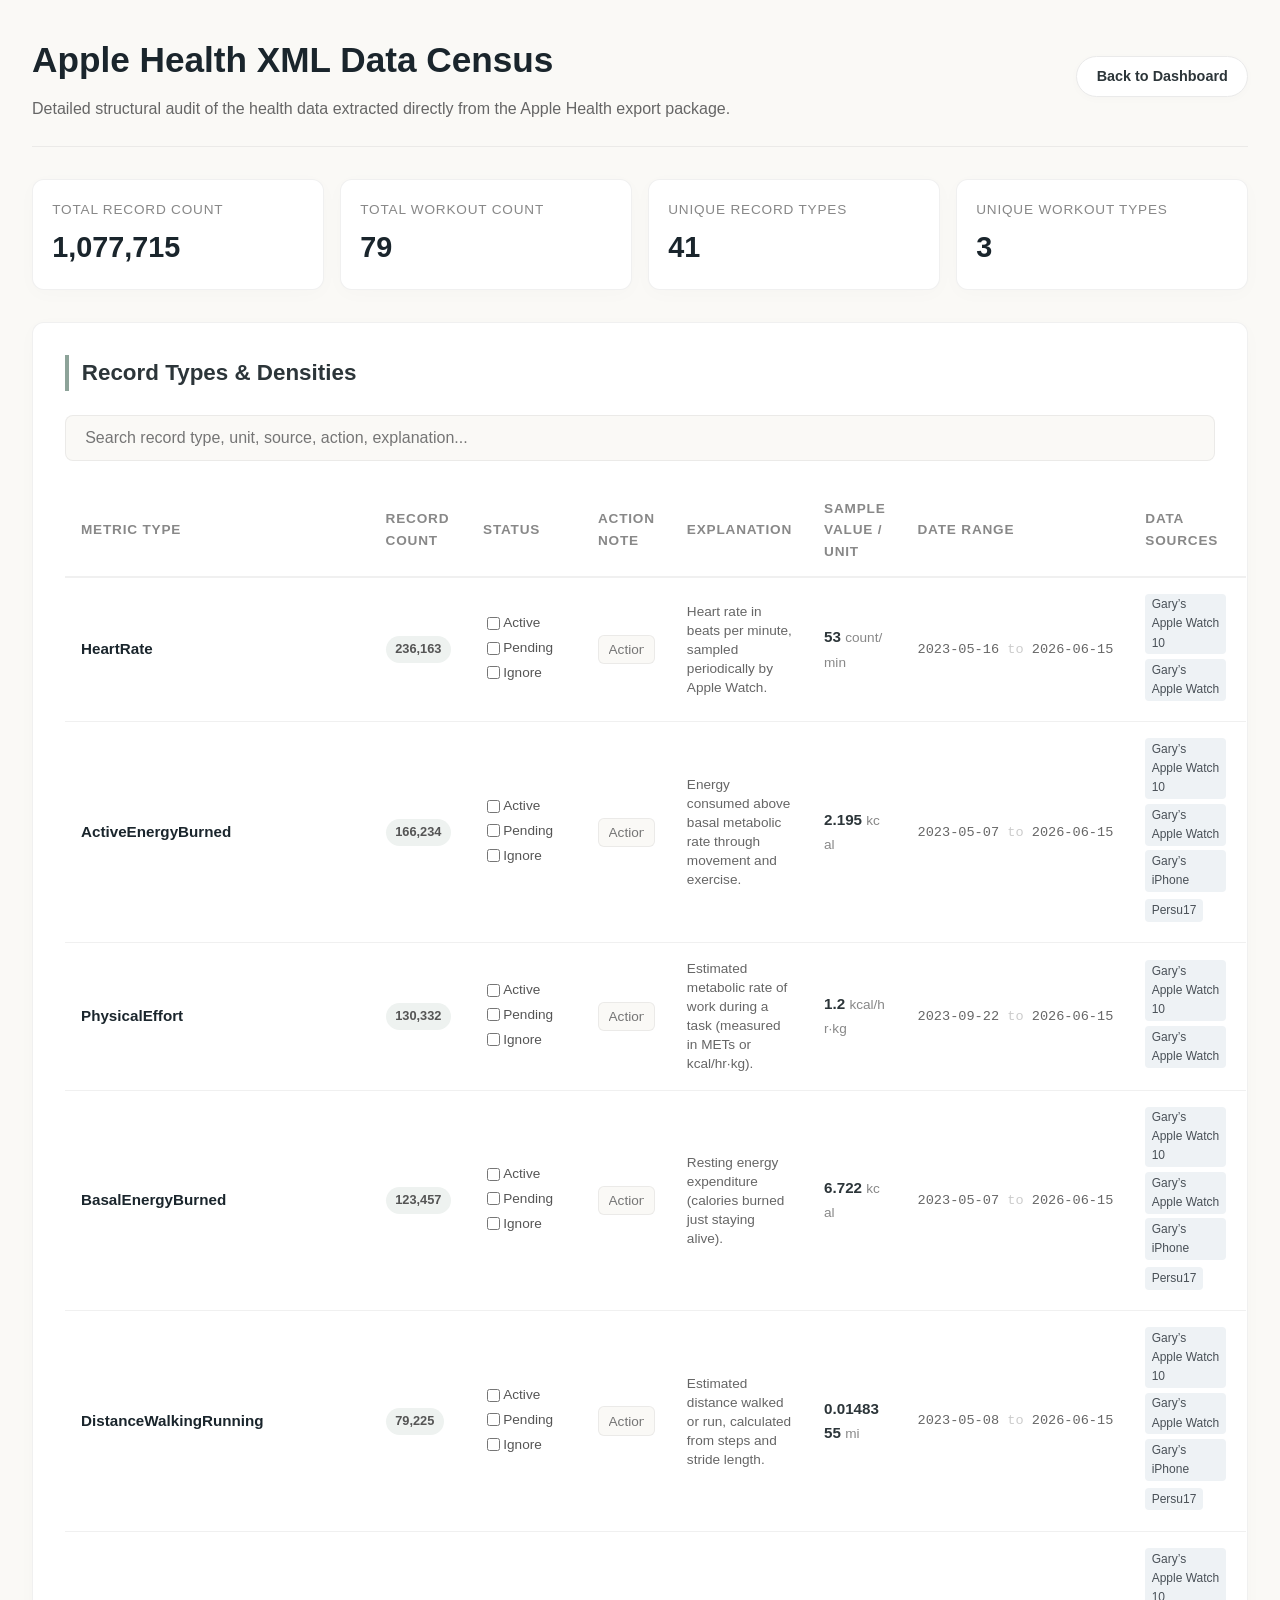
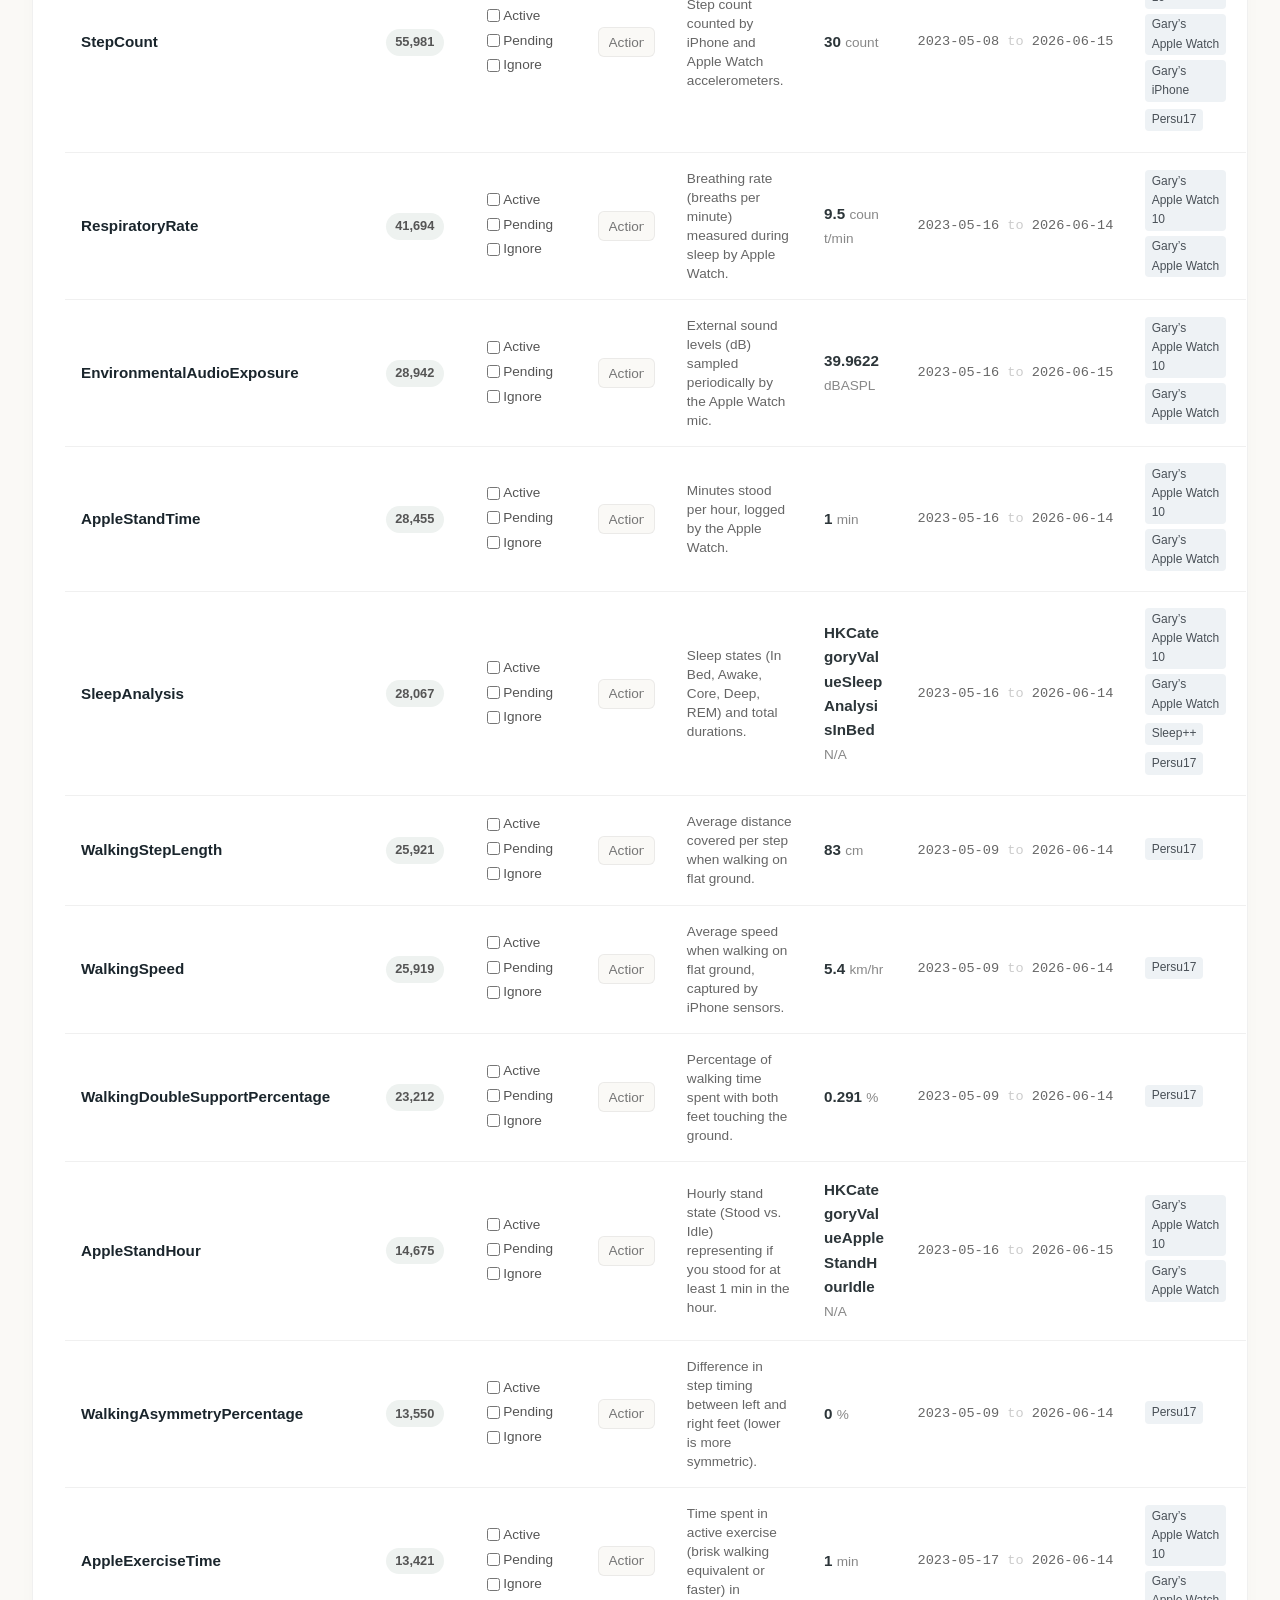
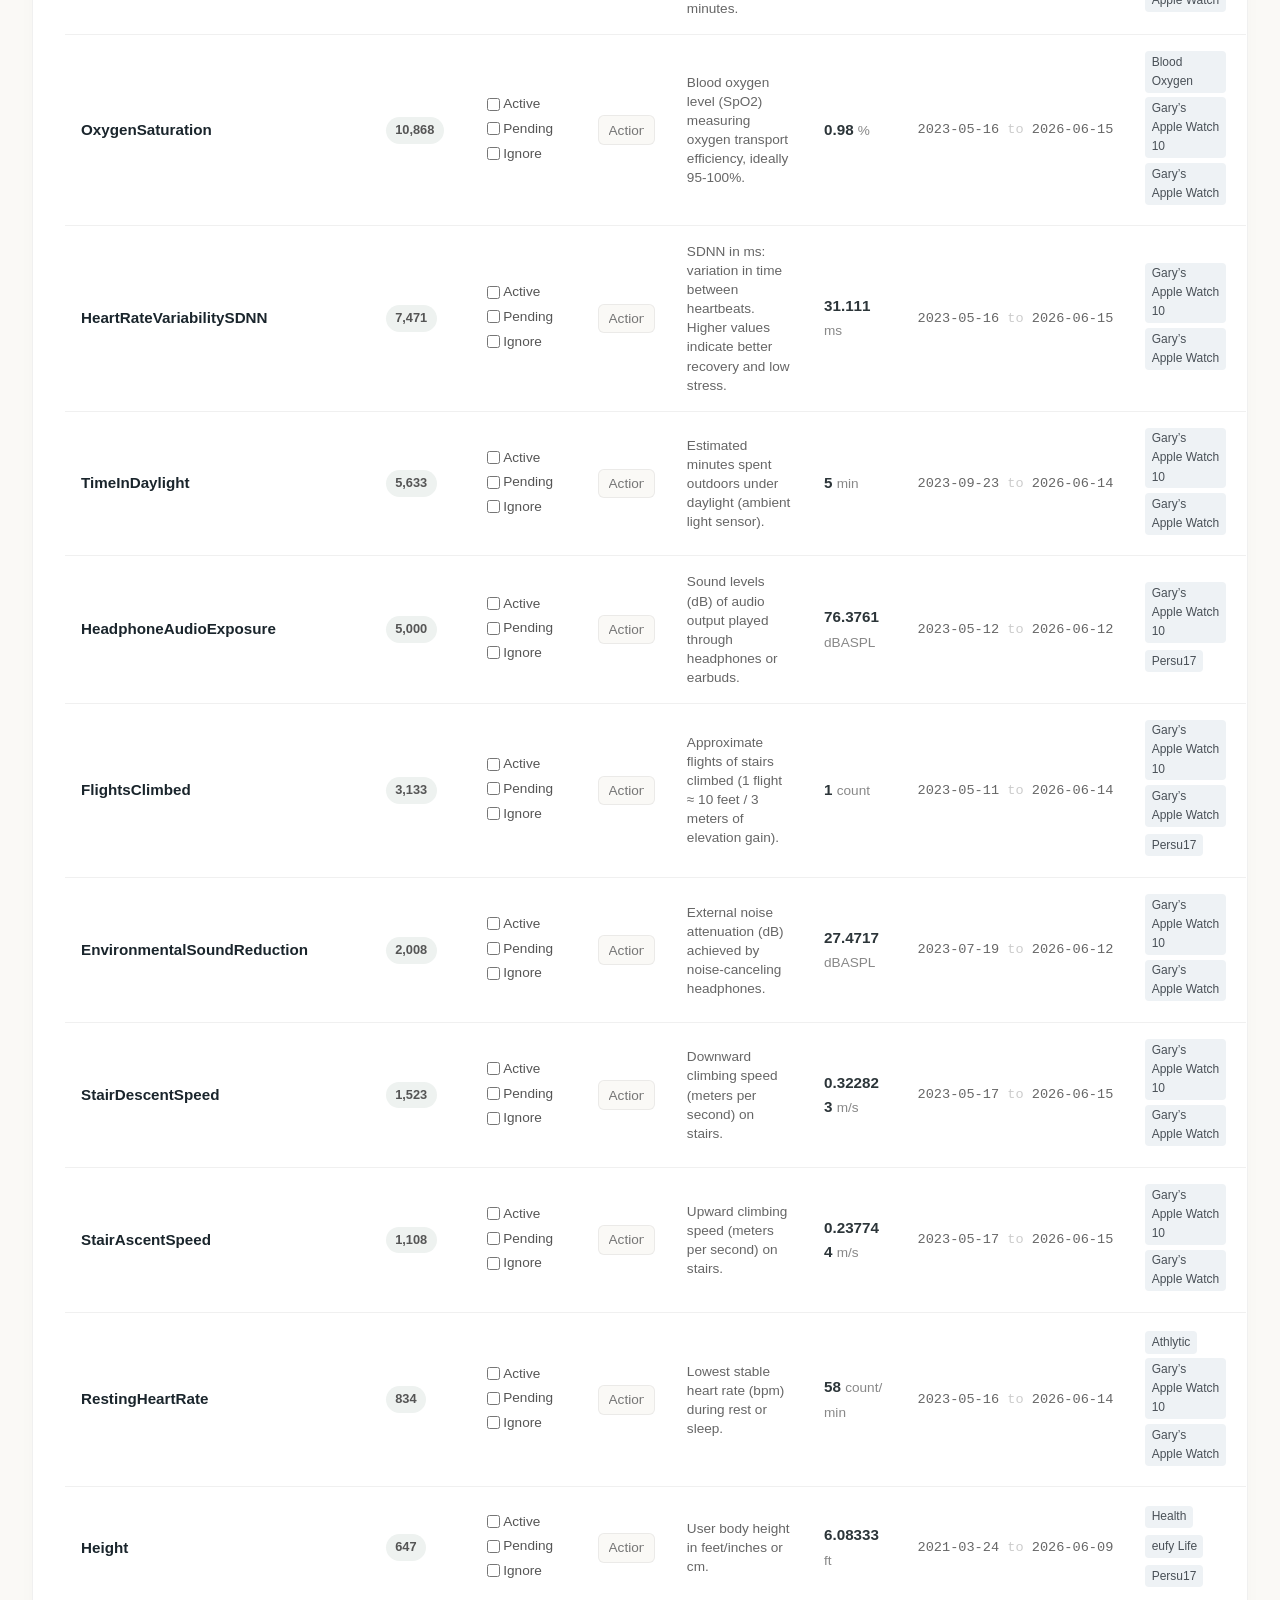
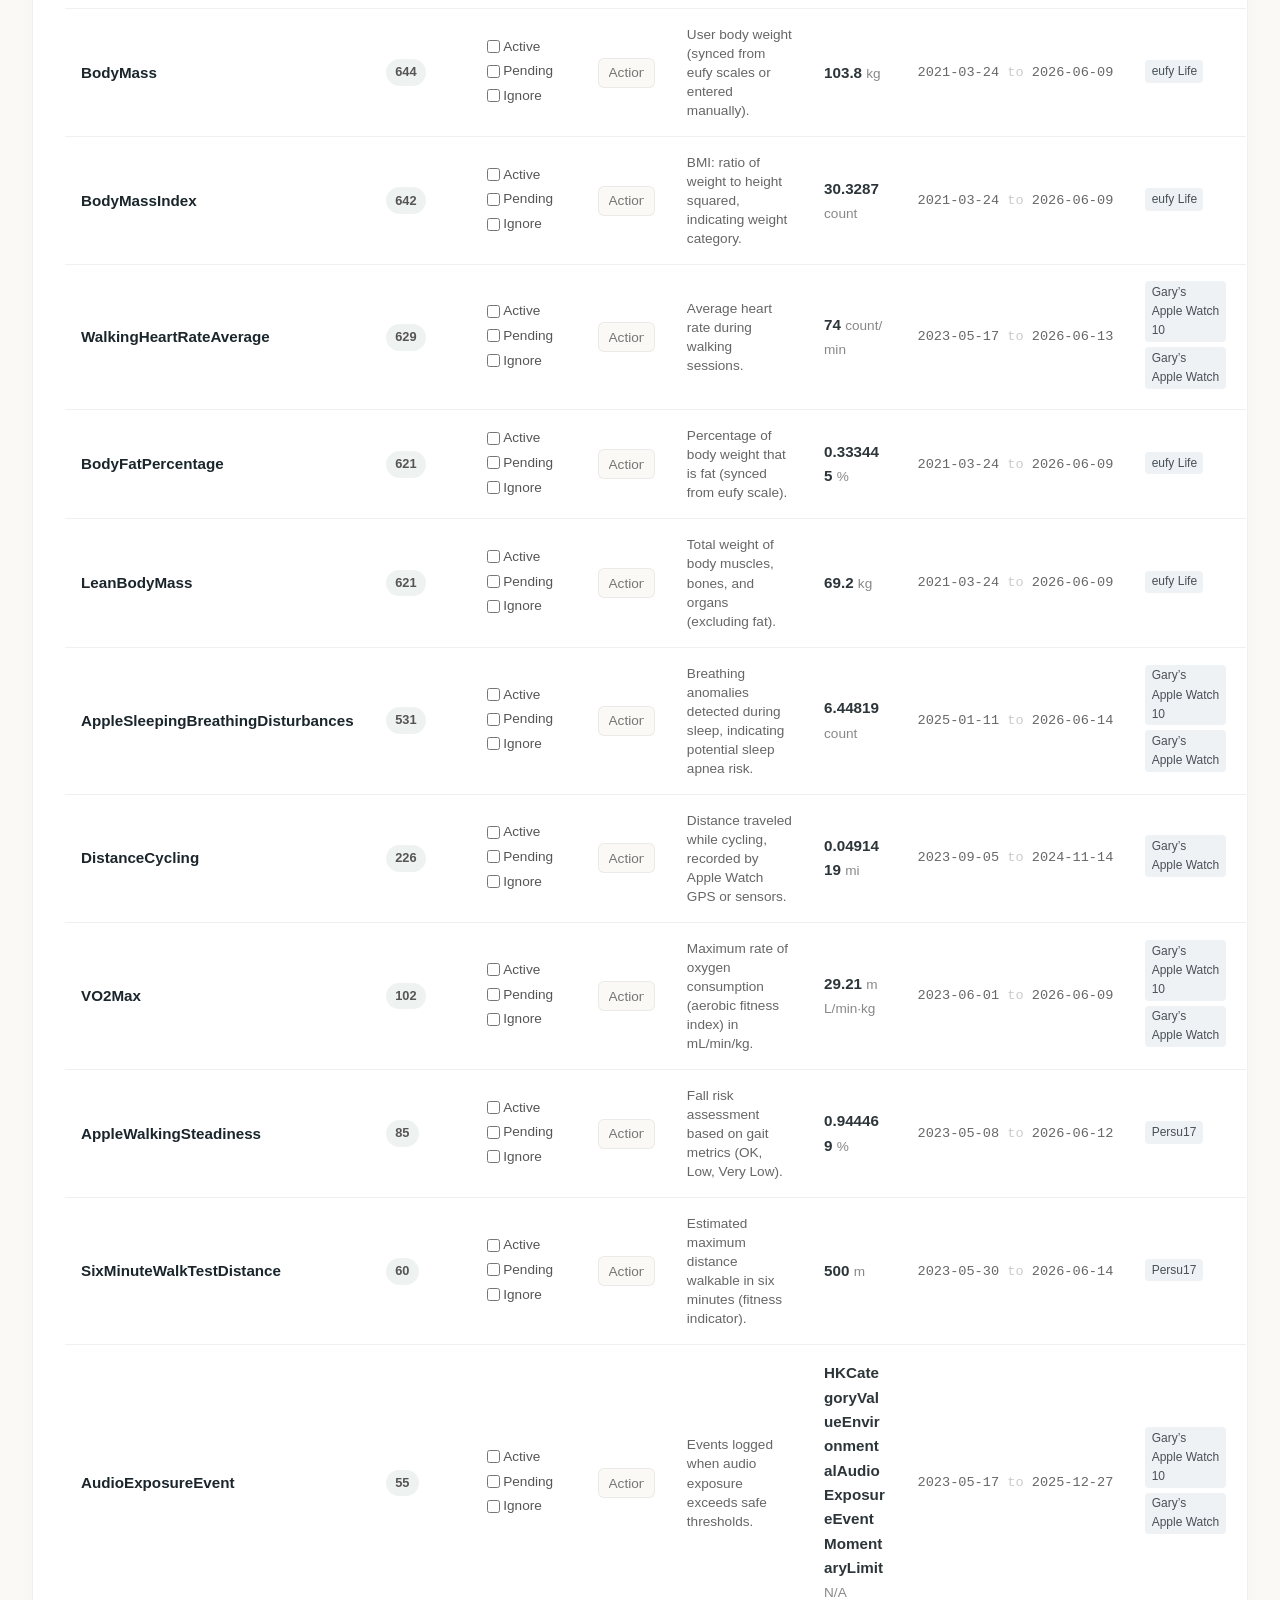
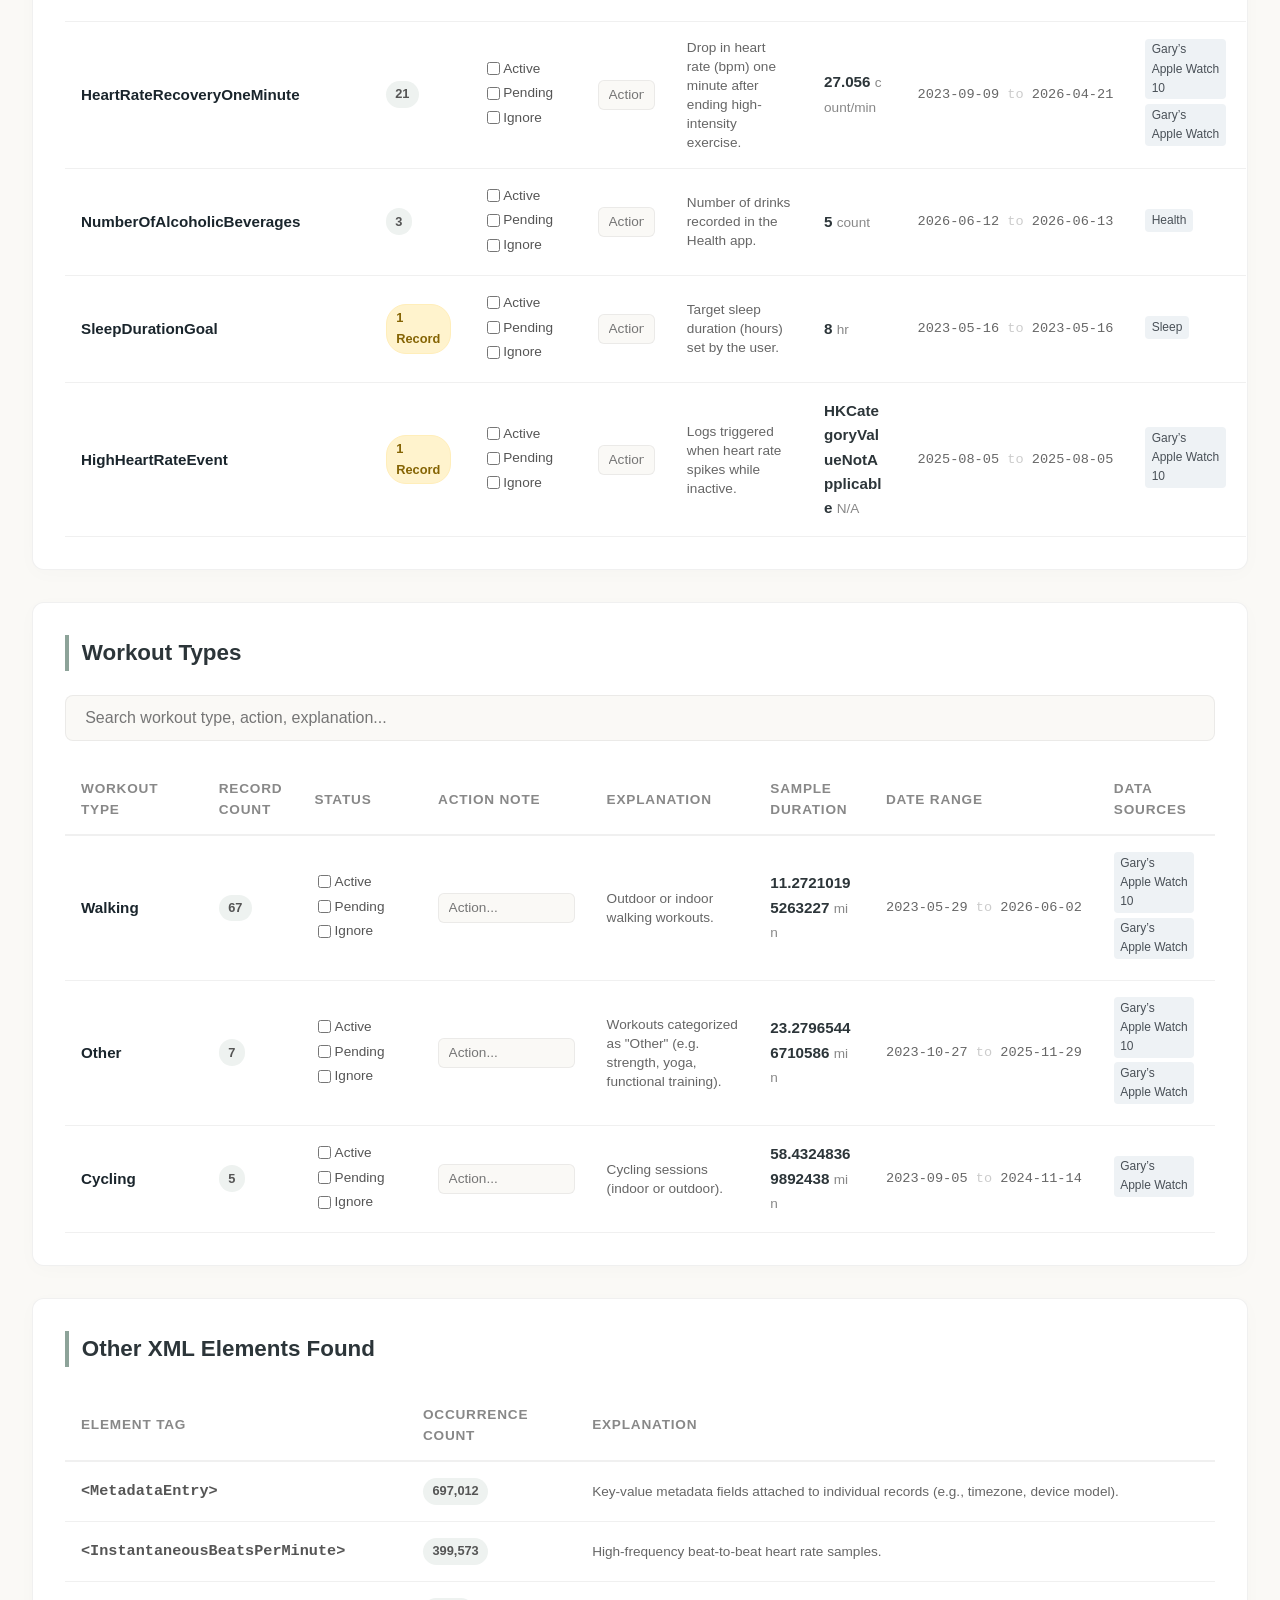
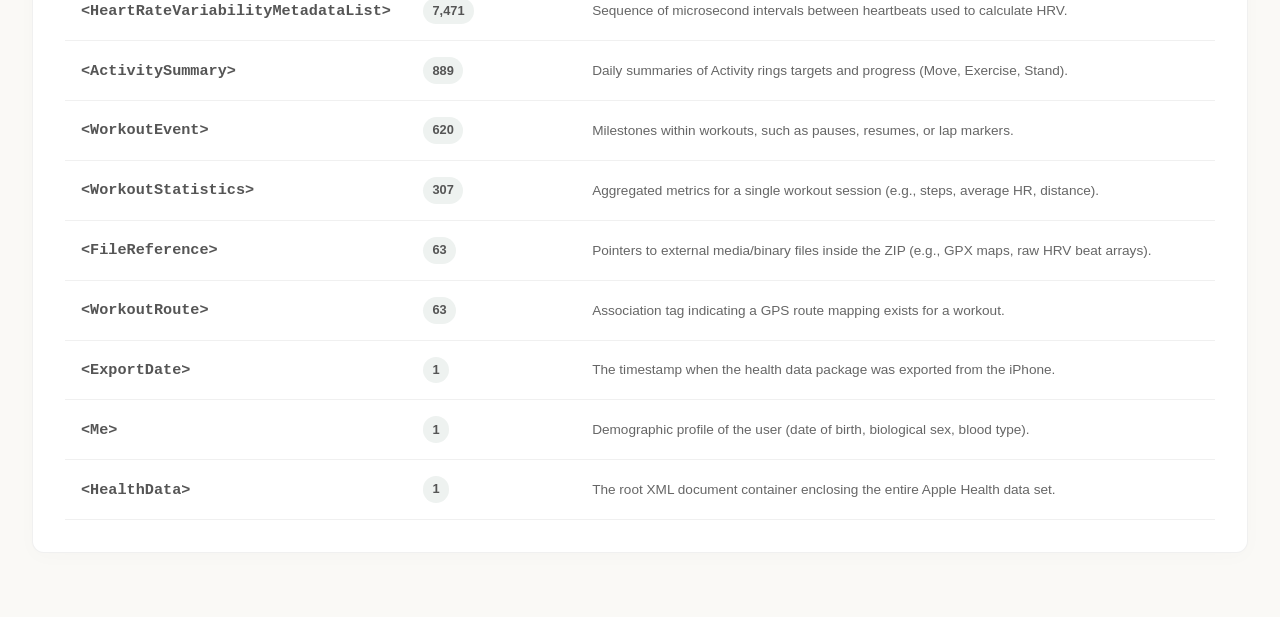
==== commit 630be7ec: "Expand Action Note input width to 26%" ====
--- a/html/health_data_summary.html
+++ b/html/health_data_summary.html
@@ -299,14 +299,14 @@
             <table id="record-table">
                 <thead>
                     <tr>
-                        <th style="width: 22%;">Metric Type</th>
+                        <th style="width: 16%;">Metric Type</th>
                         <th style="width: 6%;">Record Count</th>
                         <th style="width: 12%;">Status</th>
-                        <th style="width: 12%;">Action Note</th>
-                        <th style="width: 21%;">Explanation</th>
+                        <th style="width: 26%;">Action Note</th>
+                        <th style="width: 18%;">Explanation</th>
                         <th style="width: 11%;">Sample Value / Unit</th>
-                        <th style="width: 8%;">Date Range</th>
-                        <th style="width: 8%;">Data Sources</th>
+                        <th style="width: 6%;">Date Range</th>
+                        <th style="width: 5%;">Data Sources</th>
                     </tr>
                 </thead>
                 <tbody>
@@ -325,7 +325,7 @@
                         <td class="desc-cell">Heart rate in beats per minute, sampled periodically by Apple Watch.</td>
                         <td class="sample-cell"><strong>53</strong> <span style="color:#888; font-size:0.85rem;">count/min</span></td>
                         <td class="date-cell">2023-05-16 <span style="color:#ccc;">to</span> 2026-06-15</td>
-                        <td><span class="source-tag">Gary’s Apple Watch</span><span class="source-tag">Gary’s Apple Watch 10</span></td>
+                        <td><span class="source-tag">Gary’s Apple Watch 10</span><span class="source-tag">Gary’s Apple Watch</span></td>
                     </tr>
         
                     <tr>
@@ -342,7 +342,7 @@
                         <td class="desc-cell">Energy consumed above basal metabolic rate through movement and exercise.</td>
                         <td class="sample-cell"><strong>2.195</strong> <span style="color:#888; font-size:0.85rem;">kcal</span></td>
                         <td class="date-cell">2023-05-07 <span style="color:#ccc;">to</span> 2026-06-15</td>
-                        <td><span class="source-tag">Persu17</span><span class="source-tag">Gary’s Apple Watch</span><span class="source-tag">Gary’s iPhone</span><span class="source-tag">Gary’s Apple Watch 10</span></td>
+                        <td><span class="source-tag">Gary’s Apple Watch 10</span><span class="source-tag">Gary’s Apple Watch</span><span class="source-tag">Gary’s iPhone</span><span class="source-tag">Persu17</span></td>
                     </tr>
         
                     <tr>
@@ -359,7 +359,7 @@
                         <td class="desc-cell">Estimated metabolic rate of work during a task (measured in METs or kcal/hr·kg).</td>
                         <td class="sample-cell"><strong>1.2</strong> <span style="color:#888; font-size:0.85rem;">kcal/hr·kg</span></td>
                         <td class="date-cell">2023-09-22 <span style="color:#ccc;">to</span> 2026-06-15</td>
-                        <td><span class="source-tag">Gary’s Apple Watch</span><span class="source-tag">Gary’s Apple Watch 10</span></td>
+                        <td><span class="source-tag">Gary’s Apple Watch 10</span><span class="source-tag">Gary’s Apple Watch</span></td>
                     </tr>
         
                     <tr>
@@ -376,7 +376,7 @@
                         <td class="desc-cell">Resting energy expenditure (calories burned just staying alive).</td>
                         <td class="sample-cell"><strong>6.722</strong> <span style="color:#888; font-size:0.85rem;">kcal</span></td>
                         <td class="date-cell">2023-05-07 <span style="color:#ccc;">to</span> 2026-06-15</td>
-                        <td><span class="source-tag">Persu17</span><span class="source-tag">Gary’s Apple Watch</span><span class="source-tag">Gary’s iPhone</span><span class="source-tag">Gary’s Apple Watch 10</span></td>
+                        <td><span class="source-tag">Gary’s Apple Watch 10</span><span class="source-tag">Gary’s Apple Watch</span><span class="source-tag">Gary’s iPhone</span><span class="source-tag">Persu17</span></td>
                     </tr>
         
                     <tr>
@@ -393,7 +393,7 @@
                         <td class="desc-cell">Estimated distance walked or run, calculated from steps and stride length.</td>
                         <td class="sample-cell"><strong>0.0148355</strong> <span style="color:#888; font-size:0.85rem;">mi</span></td>
                         <td class="date-cell">2023-05-08 <span style="color:#ccc;">to</span> 2026-06-15</td>
-                        <td><span class="source-tag">Persu17</span><span class="source-tag">Gary’s Apple Watch</span><span class="source-tag">Gary’s iPhone</span><span class="source-tag">Gary’s Apple Watch 10</span></td>
+                        <td><span class="source-tag">Gary’s Apple Watch 10</span><span class="source-tag">Gary’s Apple Watch</span><span class="source-tag">Gary’s iPhone</span><span class="source-tag">Persu17</span></td>
                     </tr>
         
                     <tr>
@@ -410,7 +410,7 @@
                         <td class="desc-cell">Step count counted by iPhone and Apple Watch accelerometers.</td>
                         <td class="sample-cell"><strong>30</strong> <span style="color:#888; font-size:0.85rem;">count</span></td>
                         <td class="date-cell">2023-05-08 <span style="color:#ccc;">to</span> 2026-06-15</td>
-                        <td><span class="source-tag">Persu17</span><span class="source-tag">Gary’s Apple Watch</span><span class="source-tag">Gary’s iPhone</span><span class="source-tag">Gary’s Apple Watch 10</span></td>
+                        <td><span class="source-tag">Gary’s Apple Watch 10</span><span class="source-tag">Gary’s Apple Watch</span><span class="source-tag">Gary’s iPhone</span><span class="source-tag">Persu17</span></td>
                     </tr>
         
                     <tr>
@@ -427,7 +427,7 @@
                         <td class="desc-cell">Breathing rate (breaths per minute) measured during sleep by Apple Watch.</td>
                         <td class="sample-cell"><strong>9.5</strong> <span style="color:#888; font-size:0.85rem;">count/min</span></td>
                         <td class="date-cell">2023-05-16 <span style="color:#ccc;">to</span> 2026-06-14</td>
-                        <td><span class="source-tag">Gary’s Apple Watch</span><span class="source-tag">Gary’s Apple Watch 10</span></td>
+                        <td><span class="source-tag">Gary’s Apple Watch 10</span><span class="source-tag">Gary’s Apple Watch</span></td>
                     </tr>
         
                     <tr>
@@ -444,7 +444,7 @@
                         <td class="desc-cell">External sound levels (dB) sampled periodically by the Apple Watch mic.</td>
                         <td class="sample-cell"><strong>39.9622</strong> <span style="color:#888; font-size:0.85rem;">dBASPL</span></td>
                         <td class="date-cell">2023-05-16 <span style="color:#ccc;">to</span> 2026-06-15</td>
-                        <td><span class="source-tag">Gary’s Apple Watch</span><span class="source-tag">Gary’s Apple Watch 10</span></td>
+                        <td><span class="source-tag">Gary’s Apple Watch 10</span><span class="source-tag">Gary’s Apple Watch</span></td>
                     </tr>
         
                     <tr>
@@ -461,7 +461,7 @@
                         <td class="desc-cell">Minutes stood per hour, logged by the Apple Watch.</td>
                         <td class="sample-cell"><strong>1</strong> <span style="color:#888; font-size:0.85rem;">min</span></td>
                         <td class="date-cell">2023-05-16 <span style="color:#ccc;">to</span> 2026-06-14</td>
-                        <td><span class="source-tag">Gary’s Apple Watch</span><span class="source-tag">Gary’s Apple Watch 10</span></td>
+                        <td><span class="source-tag">Gary’s Apple Watch 10</span><span class="source-tag">Gary’s Apple Watch</span></td>
                     </tr>
         
                     <tr>
@@ -478,7 +478,7 @@
                         <td class="desc-cell">Sleep states (In Bed, Awake, Core, Deep, REM) and total durations.</td>
                         <td class="sample-cell"><strong>HKCategoryValueSleepAnalysisInBed</strong> <span style="color:#888; font-size:0.85rem;">N/A</span></td>
                         <td class="date-cell">2023-05-16 <span style="color:#ccc;">to</span> 2026-06-14</td>
-                        <td><span class="source-tag">Persu17</span><span class="source-tag">Gary’s Apple Watch</span><span class="source-tag">Sleep++</span><span class="source-tag">Gary’s Apple Watch 10</span></td>
+                        <td><span class="source-tag">Gary’s Apple Watch 10</span><span class="source-tag">Gary’s Apple Watch</span><span class="source-tag">Sleep++</span><span class="source-tag">Persu17</span></td>
                     </tr>
         
                     <tr>
@@ -546,7 +546,7 @@
                         <td class="desc-cell">Hourly stand state (Stood vs. Idle) representing if you stood for at least 1 min in the hour.</td>
                         <td class="sample-cell"><strong>HKCategoryValueAppleStandHourIdle</strong> <span style="color:#888; font-size:0.85rem;">N/A</span></td>
                         <td class="date-cell">2023-05-16 <span style="color:#ccc;">to</span> 2026-06-15</td>
-                        <td><span class="source-tag">Gary’s Apple Watch</span><span class="source-tag">Gary’s Apple Watch 10</span></td>
+                        <td><span class="source-tag">Gary’s Apple Watch 10</span><span class="source-tag">Gary’s Apple Watch</span></td>
                     </tr>
         
                     <tr>
@@ -580,7 +580,7 @@
                         <td class="desc-cell">Time spent in active exercise (brisk walking equivalent or faster) in minutes.</td>
                         <td class="sample-cell"><strong>1</strong> <span style="color:#888; font-size:0.85rem;">min</span></td>
                         <td class="date-cell">2023-05-17 <span style="color:#ccc;">to</span> 2026-06-14</td>
-                        <td><span class="source-tag">Gary’s Apple Watch</span><span class="source-tag">Gary’s Apple Watch 10</span></td>
+                        <td><span class="source-tag">Gary’s Apple Watch 10</span><span class="source-tag">Gary’s Apple Watch</span></td>
                     </tr>
         
                     <tr>
@@ -597,7 +597,7 @@
                         <td class="desc-cell">Blood oxygen level (SpO2) measuring oxygen transport efficiency, ideally 95-100%.</td>
                         <td class="sample-cell"><strong>0.98</strong> <span style="color:#888; font-size:0.85rem;">%</span></td>
                         <td class="date-cell">2023-05-16 <span style="color:#ccc;">to</span> 2026-06-15</td>
-                        <td><span class="source-tag">Blood Oxygen</span><span class="source-tag">Gary’s Apple Watch</span><span class="source-tag">Gary’s Apple Watch 10</span></td>
+                        <td><span class="source-tag">Blood Oxygen</span><span class="source-tag">Gary’s Apple Watch 10</span><span class="source-tag">Gary’s Apple Watch</span></td>
                     </tr>
         
                     <tr>
@@ -614,7 +614,7 @@
                         <td class="desc-cell">SDNN in ms: variation in time between heartbeats. Higher values indicate better recovery and low stress.</td>
                         <td class="sample-cell"><strong>31.111</strong> <span style="color:#888; font-size:0.85rem;">ms</span></td>
                         <td class="date-cell">2023-05-16 <span style="color:#ccc;">to</span> 2026-06-15</td>
-                        <td><span class="source-tag">Gary’s Apple Watch</span><span class="source-tag">Gary’s Apple Watch 10</span></td>
+                        <td><span class="source-tag">Gary’s Apple Watch 10</span><span class="source-tag">Gary’s Apple Watch</span></td>
                     </tr>
         
                     <tr>
@@ -631,7 +631,7 @@
                         <td class="desc-cell">Estimated minutes spent outdoors under daylight (ambient light sensor).</td>
                         <td class="sample-cell"><strong>5</strong> <span style="color:#888; font-size:0.85rem;">min</span></td>
                         <td class="date-cell">2023-09-23 <span style="color:#ccc;">to</span> 2026-06-14</td>
-                        <td><span class="source-tag">Gary’s Apple Watch</span><span class="source-tag">Gary’s Apple Watch 10</span></td>
+                        <td><span class="source-tag">Gary’s Apple Watch 10</span><span class="source-tag">Gary’s Apple Watch</span></td>
                     </tr>
         
                     <tr>
@@ -648,7 +648,7 @@
                         <td class="desc-cell">Sound levels (dB) of audio output played through headphones or earbuds.</td>
                         <td class="sample-cell"><strong>76.3761</strong> <span style="color:#888; font-size:0.85rem;">dBASPL</span></td>
                         <td class="date-cell">2023-05-12 <span style="color:#ccc;">to</span> 2026-06-12</td>
-                        <td><span class="source-tag">Persu17</span><span class="source-tag">Gary’s Apple Watch 10</span></td>
+                        <td><span class="source-tag">Gary’s Apple Watch 10</span><span class="source-tag">Persu17</span></td>
                     </tr>
         
                     <tr>
@@ -665,7 +665,7 @@
                         <td class="desc-cell">Approximate flights of stairs climbed (1 flight ≈ 10 feet / 3 meters of elevation gain).</td>
                         <td class="sample-cell"><strong>1</strong> <span style="color:#888; font-size:0.85rem;">count</span></td>
                         <td class="date-cell">2023-05-11 <span style="color:#ccc;">to</span> 2026-06-14</td>
-                        <td><span class="source-tag">Persu17</span><span class="source-tag">Gary’s Apple Watch</span><span class="source-tag">Gary’s Apple Watch 10</span></td>
+                        <td><span class="source-tag">Gary’s Apple Watch 10</span><span class="source-tag">Gary’s Apple Watch</span><span class="source-tag">Persu17</span></td>
                     </tr>
         
                     <tr>
@@ -682,7 +682,7 @@
                         <td class="desc-cell">External noise attenuation (dB) achieved by noise-canceling headphones.</td>
                         <td class="sample-cell"><strong>27.4717</strong> <span style="color:#888; font-size:0.85rem;">dBASPL</span></td>
                         <td class="date-cell">2023-07-19 <span style="color:#ccc;">to</span> 2026-06-12</td>
-                        <td><span class="source-tag">Gary’s Apple Watch</span><span class="source-tag">Gary’s Apple Watch 10</span></td>
+                        <td><span class="source-tag">Gary’s Apple Watch 10</span><span class="source-tag">Gary’s Apple Watch</span></td>
                     </tr>
         
                     <tr>
@@ -699,7 +699,7 @@
                         <td class="desc-cell">Downward climbing speed (meters per second) on stairs.</td>
                         <td class="sample-cell"><strong>0.322823</strong> <span style="color:#888; font-size:0.85rem;">m/s</span></td>
                         <td class="date-cell">2023-05-17 <span style="color:#ccc;">to</span> 2026-06-15</td>
-                        <td><span class="source-tag">Gary’s Apple Watch</span><span class="source-tag">Gary’s Apple Watch 10</span></td>
+                        <td><span class="source-tag">Gary’s Apple Watch 10</span><span class="source-tag">Gary’s Apple Watch</span></td>
                     </tr>
         
                     <tr>
@@ -716,7 +716,7 @@
                         <td class="desc-cell">Upward climbing speed (meters per second) on stairs.</td>
                         <td class="sample-cell"><strong>0.237744</strong> <span style="color:#888; font-size:0.85rem;">m/s</span></td>
                         <td class="date-cell">2023-05-17 <span style="color:#ccc;">to</span> 2026-06-15</td>
-                        <td><span class="source-tag">Gary’s Apple Watch</span><span class="source-tag">Gary’s Apple Watch 10</span></td>
+                        <td><span class="source-tag">Gary’s Apple Watch 10</span><span class="source-tag">Gary’s Apple Watch</span></td>
                     </tr>
         
                     <tr>
@@ -733,7 +733,7 @@
                         <td class="desc-cell">Lowest stable heart rate (bpm) during rest or sleep.</td>
                         <td class="sample-cell"><strong>58</strong> <span style="color:#888; font-size:0.85rem;">count/min</span></td>
                         <td class="date-cell">2023-05-16 <span style="color:#ccc;">to</span> 2026-06-14</td>
-                        <td><span class="source-tag">Gary’s Apple Watch</span><span class="source-tag">Athlytic</span><span class="source-tag">Gary’s Apple Watch 10</span></td>
+                        <td><span class="source-tag">Athlytic</span><span class="source-tag">Gary’s Apple Watch 10</span><span class="source-tag">Gary’s Apple Watch</span></td>
                     </tr>
         
                     <tr>
@@ -750,7 +750,7 @@
                         <td class="desc-cell">User body height in feet/inches or cm.</td>
                         <td class="sample-cell"><strong>6.08333</strong> <span style="color:#888; font-size:0.85rem;">ft</span></td>
                         <td class="date-cell">2021-03-24 <span style="color:#ccc;">to</span> 2026-06-09</td>
-                        <td><span class="source-tag">Persu17</span><span class="source-tag">Health</span><span class="source-tag">eufy Life</span></td>
+                        <td><span class="source-tag">Health</span><span class="source-tag">eufy Life</span><span class="source-tag">Persu17</span></td>
                     </tr>
         
                     <tr>
@@ -801,7 +801,7 @@
                         <td class="desc-cell">Average heart rate during walking sessions.</td>
                         <td class="sample-cell"><strong>74</strong> <span style="color:#888; font-size:0.85rem;">count/min</span></td>
                         <td class="date-cell">2023-05-17 <span style="color:#ccc;">to</span> 2026-06-13</td>
-                        <td><span class="source-tag">Gary’s Apple Watch</span><span class="source-tag">Gary’s Apple Watch 10</span></td>
+                        <td><span class="source-tag">Gary’s Apple Watch 10</span><span class="source-tag">Gary’s Apple Watch</span></td>
                     </tr>
         
                     <tr>
@@ -852,7 +852,7 @@
                         <td class="desc-cell">Breathing anomalies detected during sleep, indicating potential sleep apnea risk.</td>
                         <td class="sample-cell"><strong>6.44819</strong> <span style="color:#888; font-size:0.85rem;">count</span></td>
                         <td class="date-cell">2025-01-11 <span style="color:#ccc;">to</span> 2026-06-14</td>
-                        <td><span class="source-tag">Gary’s Apple Watch</span><span class="source-tag">Gary’s Apple Watch 10</span></td>
+                        <td><span class="source-tag">Gary’s Apple Watch 10</span><span class="source-tag">Gary’s Apple Watch</span></td>
                     </tr>
         
                     <tr>
@@ -886,7 +886,7 @@
                         <td class="desc-cell">Maximum rate of oxygen consumption (aerobic fitness index) in mL/min/kg.</td>
                         <td class="sample-cell"><strong>29.21</strong> <span style="color:#888; font-size:0.85rem;">mL/min·kg</span></td>
                         <td class="date-cell">2023-06-01 <span style="color:#ccc;">to</span> 2026-06-09</td>
-                        <td><span class="source-tag">Gary’s Apple Watch</span><span class="source-tag">Gary’s Apple Watch 10</span></td>
+                        <td><span class="source-tag">Gary’s Apple Watch 10</span><span class="source-tag">Gary’s Apple Watch</span></td>
                     </tr>
         
                     <tr>
@@ -937,7 +937,7 @@
                         <td class="desc-cell">Events logged when audio exposure exceeds safe thresholds.</td>
                         <td class="sample-cell"><strong>HKCategoryValueEnvironmentalAudioExposureEventMomentaryLimit</strong> <span style="color:#888; font-size:0.85rem;">N/A</span></td>
                         <td class="date-cell">2023-05-17 <span style="color:#ccc;">to</span> 2025-12-27</td>
-                        <td><span class="source-tag">Gary’s Apple Watch</span><span class="source-tag">Gary’s Apple Watch 10</span></td>
+                        <td><span class="source-tag">Gary’s Apple Watch 10</span><span class="source-tag">Gary’s Apple Watch</span></td>
                     </tr>
         
                     <tr>
@@ -954,7 +954,7 @@
                         <td class="desc-cell">Drop in heart rate (bpm) one minute after ending high-intensity exercise.</td>
                         <td class="sample-cell"><strong>27.056</strong> <span style="color:#888; font-size:0.85rem;">count/min</span></td>
                         <td class="date-cell">2023-09-09 <span style="color:#ccc;">to</span> 2026-04-21</td>
-                        <td><span class="source-tag">Gary’s Apple Watch</span><span class="source-tag">Gary’s Apple Watch 10</span></td>
+                        <td><span class="source-tag">Gary’s Apple Watch 10</span><span class="source-tag">Gary’s Apple Watch</span></td>
                     </tr>
         
                     <tr>
@@ -1018,14 +1018,14 @@
             <table id="workout-table">
                 <thead>
                     <tr>
-                        <th style="width: 22%;">Workout Type</th>
+                        <th style="width: 16%;">Workout Type</th>
                         <th style="width: 6%;">Record Count</th>
                         <th style="width: 12%;">Status</th>
-                        <th style="width: 12%;">Action Note</th>
-                        <th style="width: 21%;">Explanation</th>
+                        <th style="width: 26%;">Action Note</th>
+                        <th style="width: 18%;">Explanation</th>
                         <th style="width: 11%;">Sample Duration</th>
-                        <th style="width: 8%;">Date Range</th>
-                        <th style="width: 8%;">Data Sources</th>
+                        <th style="width: 6%;">Date Range</th>
+                        <th style="width: 5%;">Data Sources</th>
                     </tr>
                 </thead>
                 <tbody>
@@ -1044,7 +1044,7 @@
                         <td class="desc-cell">Outdoor or indoor walking workouts.</td>
                         <td class="sample-cell"><strong>11.27210195263227</strong> <span style="color:#888; font-size:0.85rem;">min</span></td>
                         <td class="date-cell">2023-05-29 <span style="color:#ccc;">to</span> 2026-06-02</td>
-                        <td><span class="source-tag">Gary’s Apple Watch</span><span class="source-tag">Gary’s Apple Watch 10</span></td>
+                        <td><span class="source-tag">Gary’s Apple Watch 10</span><span class="source-tag">Gary’s Apple Watch</span></td>
                     </tr>
         
                     <tr>
@@ -1061,7 +1061,7 @@
                         <td class="desc-cell">Workouts categorized as "Other" (e.g. strength, yoga, functional training).</td>
                         <td class="sample-cell"><strong>23.27965446710586</strong> <span style="color:#888; font-size:0.85rem;">min</span></td>
                         <td class="date-cell">2023-10-27 <span style="color:#ccc;">to</span> 2025-11-29</td>
-                        <td><span class="source-tag">Gary’s Apple Watch</span><span class="source-tag">Gary’s Apple Watch 10</span></td>
+                        <td><span class="source-tag">Gary’s Apple Watch 10</span><span class="source-tag">Gary’s Apple Watch</span></td>
                     </tr>
         
                     <tr>
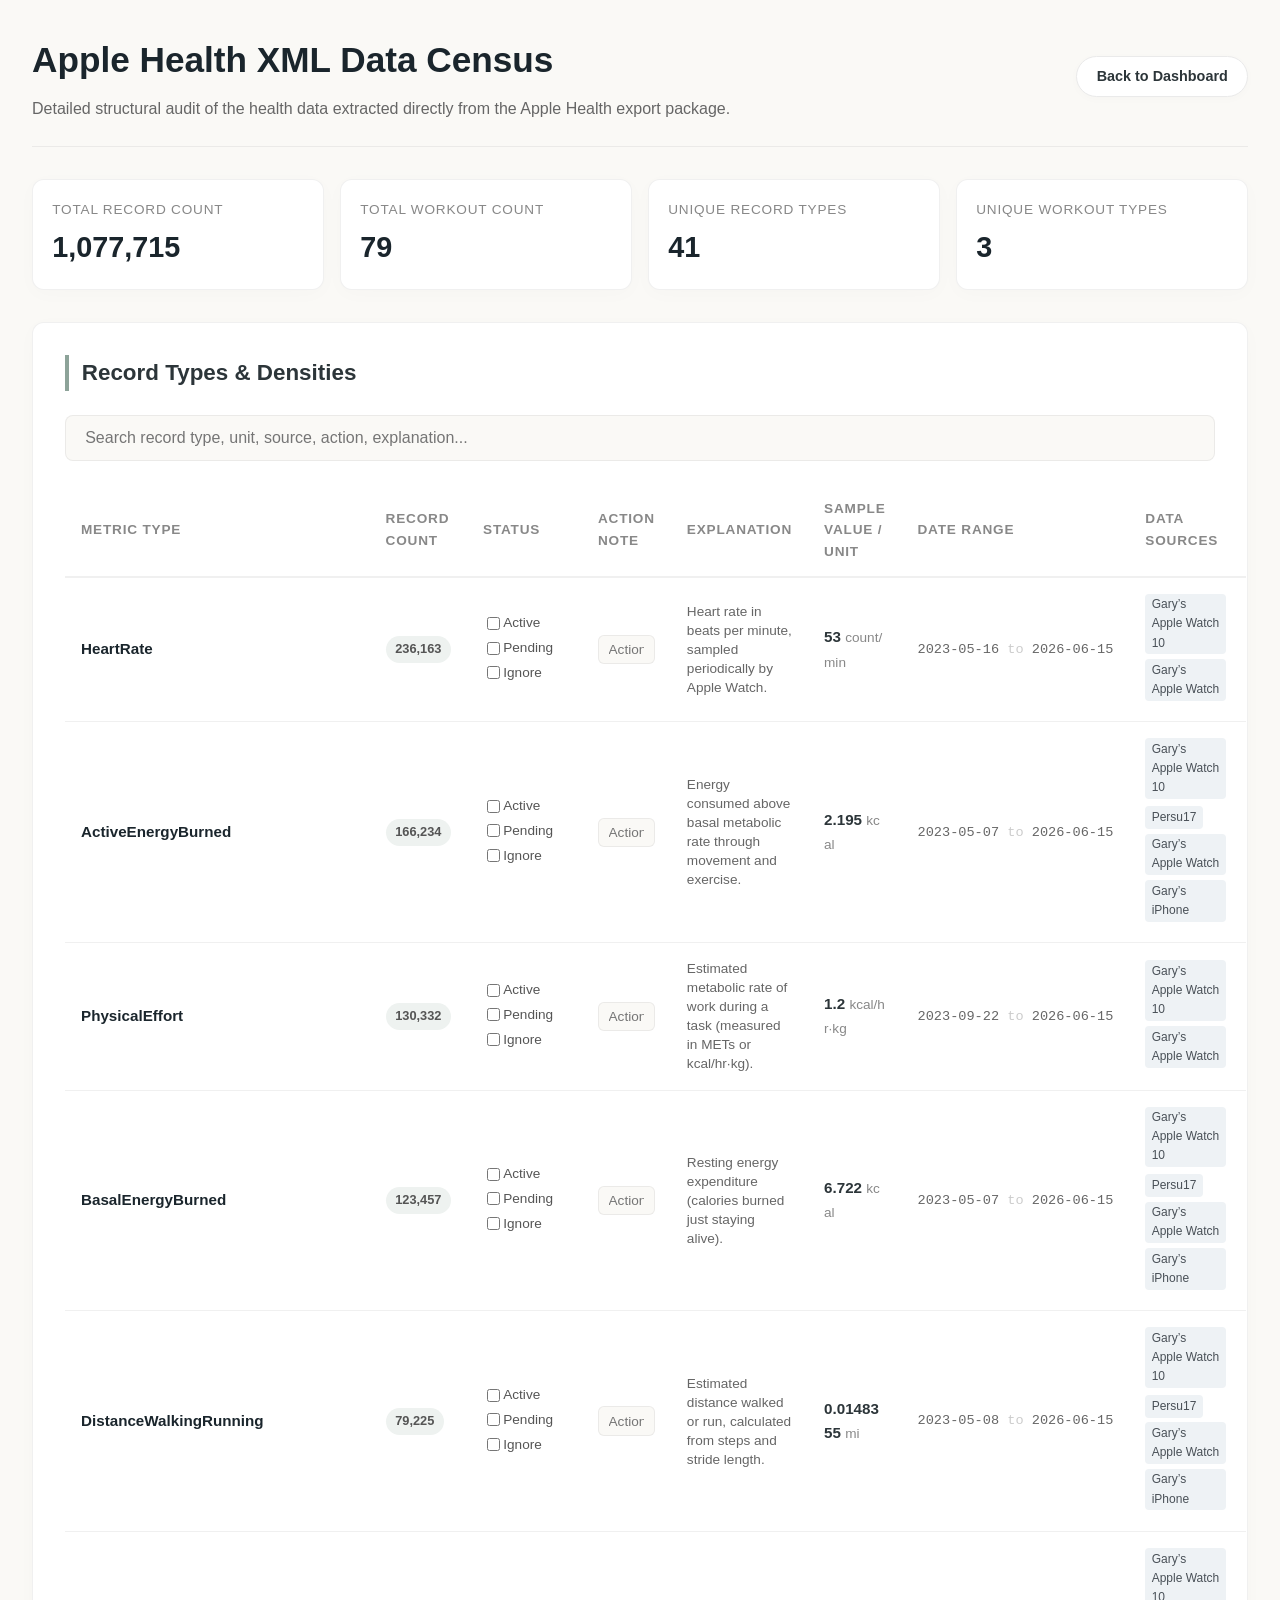
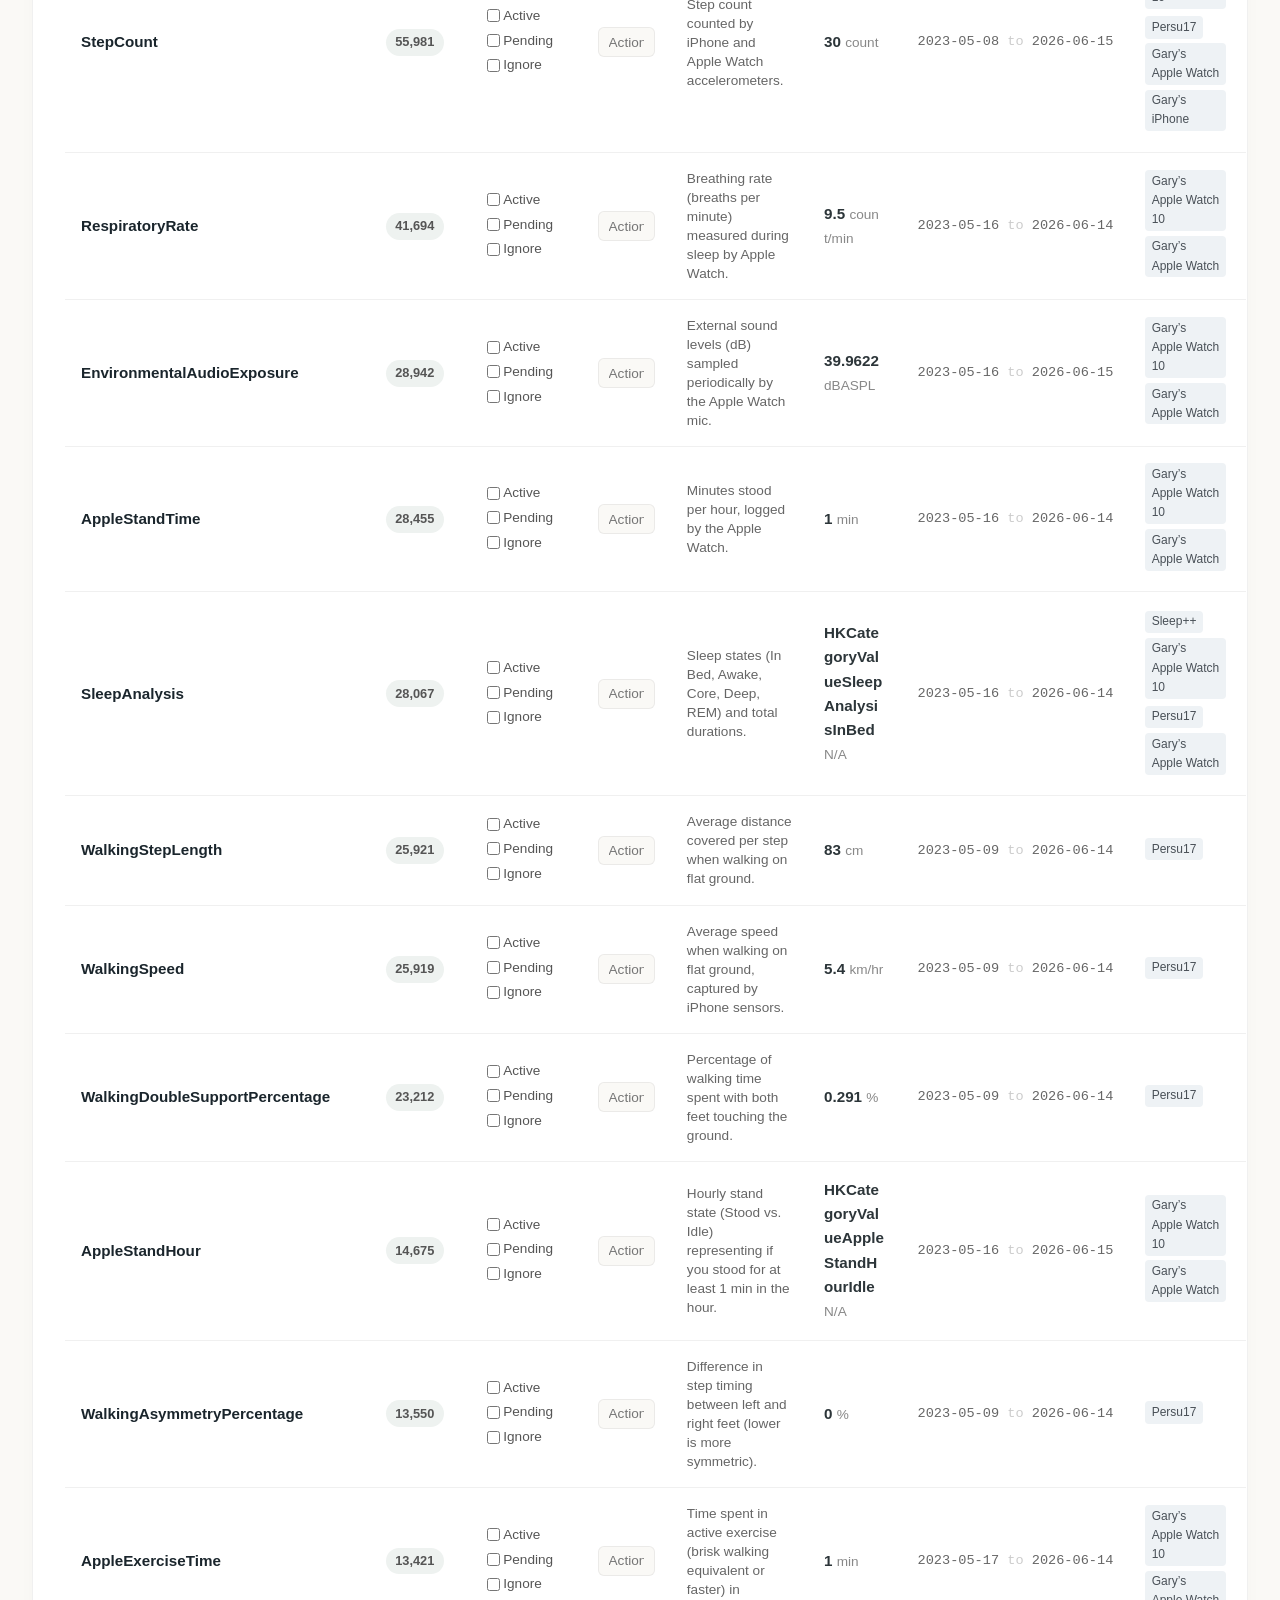
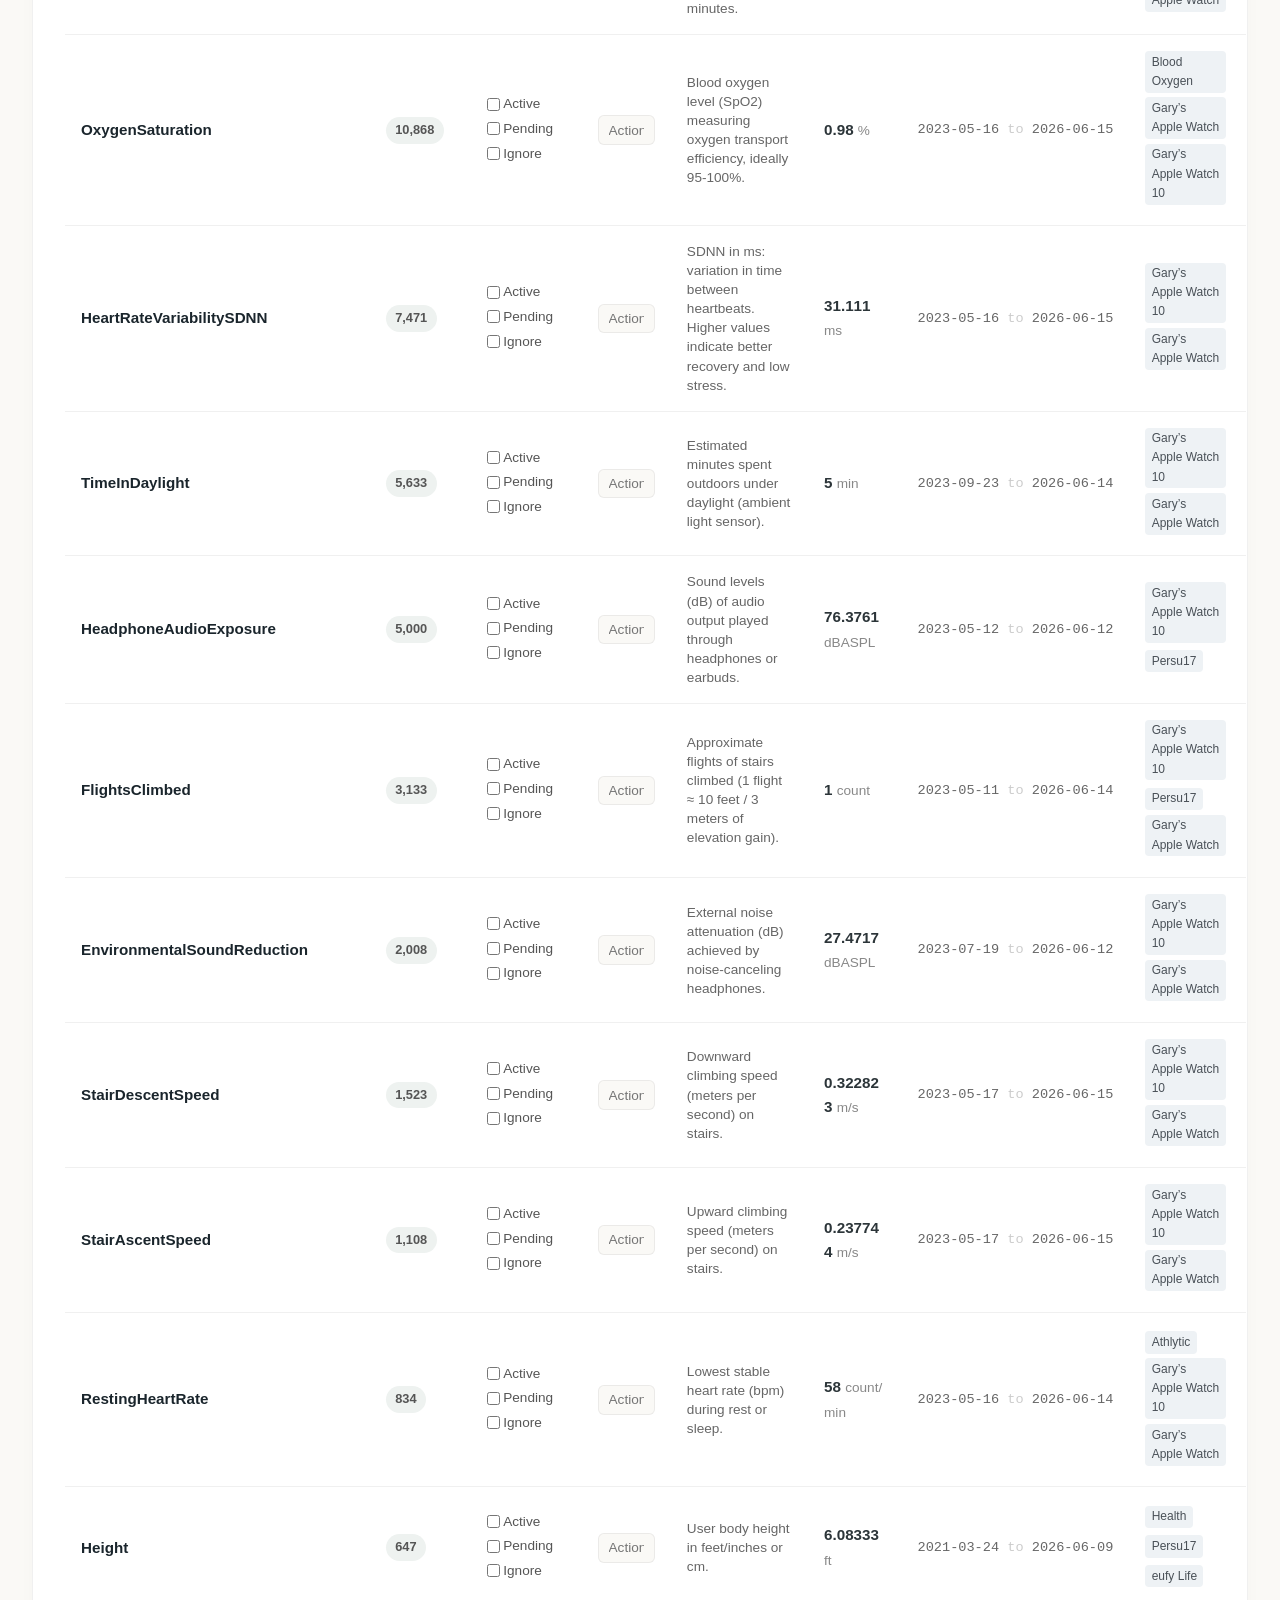
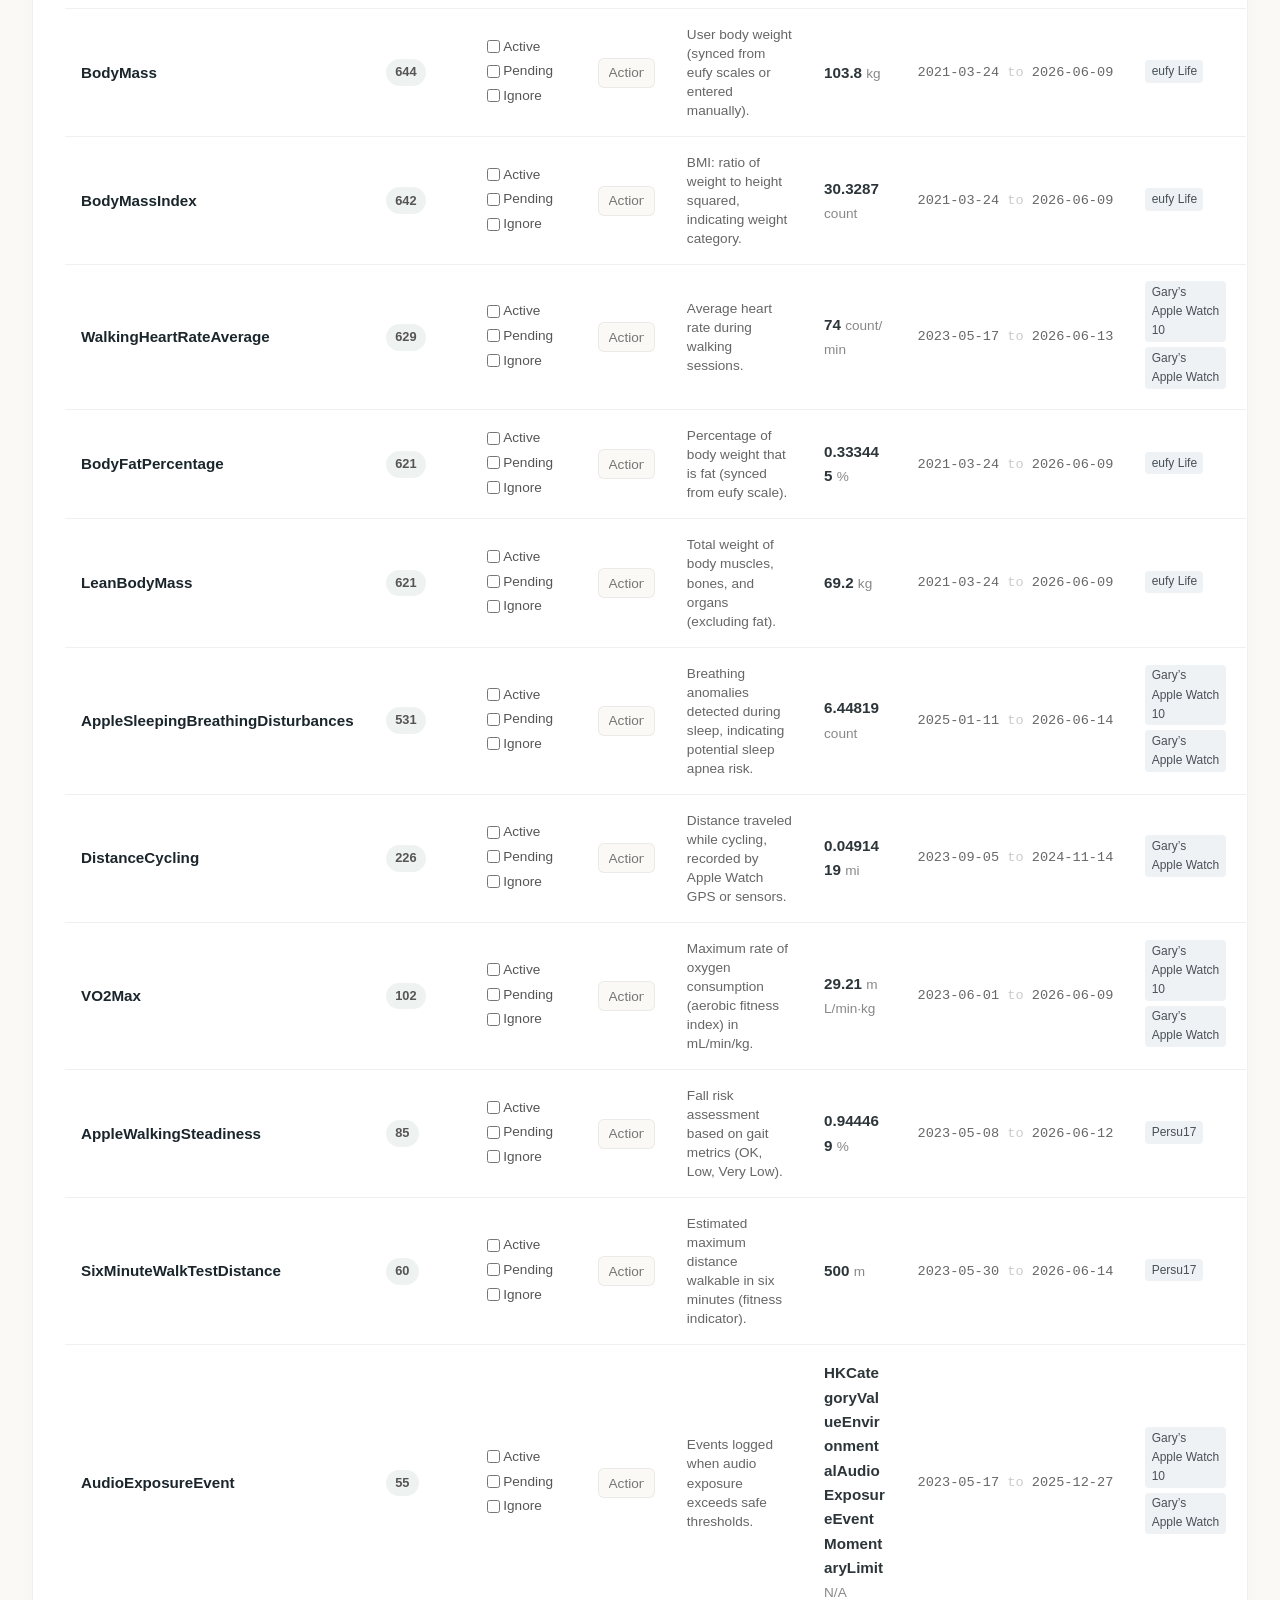
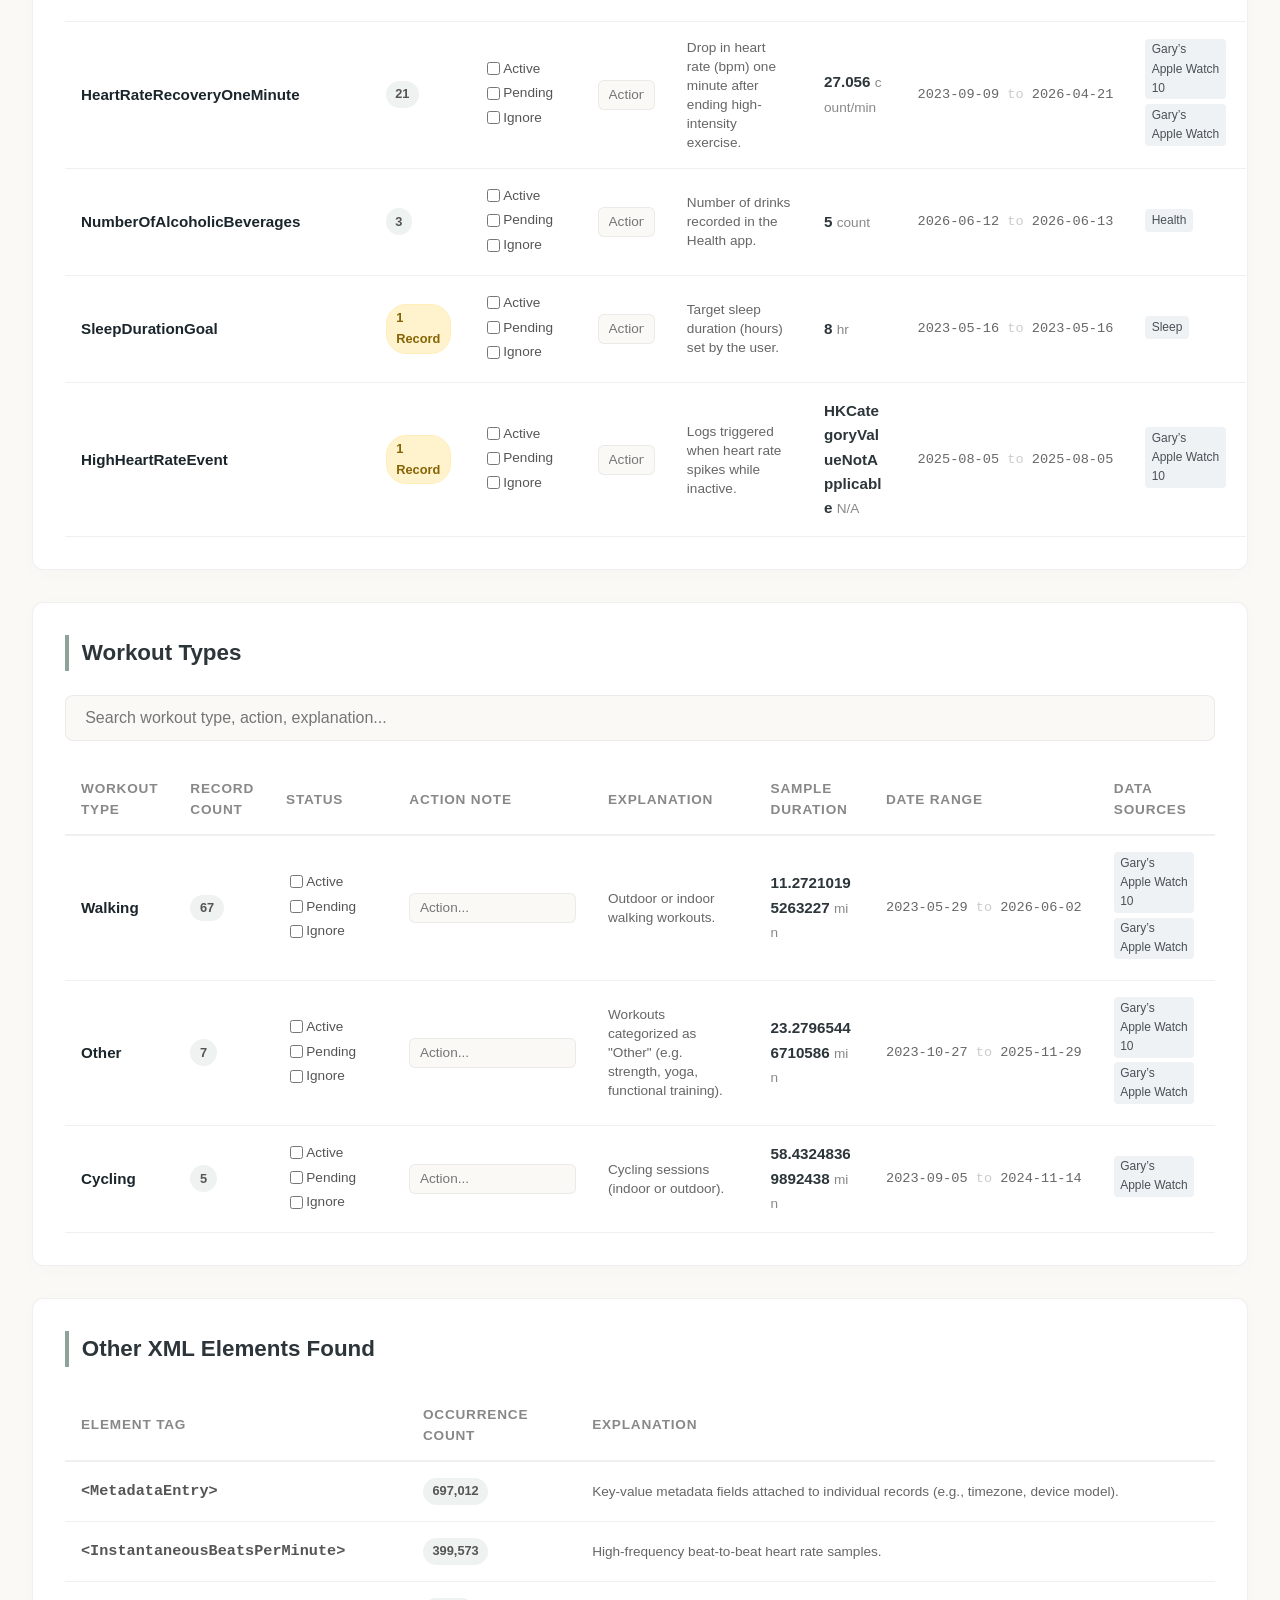
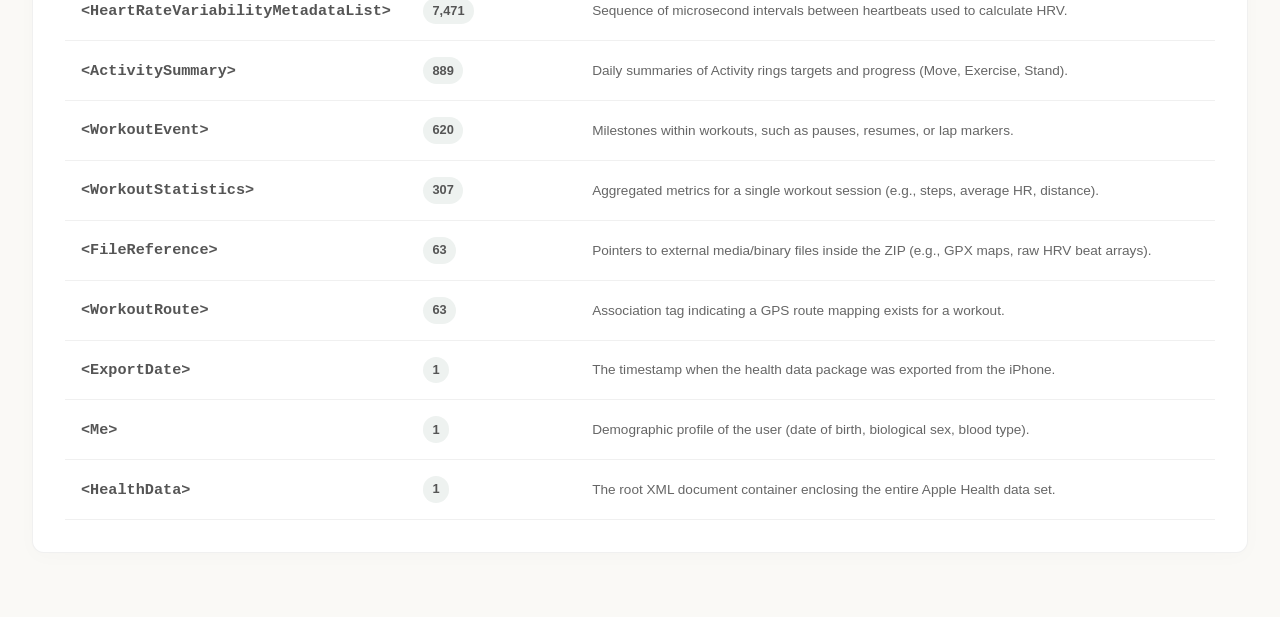
==== commit 8d8688ee: "Halve Metric Type column width and expand Action Notes to 34%" ====
--- a/html/health_data_summary.html
+++ b/html/health_data_summary.html
@@ -299,10 +299,10 @@
             <table id="record-table">
                 <thead>
                     <tr>
-                        <th style="width: 16%;">Metric Type</th>
+                        <th style="width: 8%;">Metric Type</th>
                         <th style="width: 6%;">Record Count</th>
                         <th style="width: 12%;">Status</th>
-                        <th style="width: 26%;">Action Note</th>
+                        <th style="width: 34%;">Action Note</th>
                         <th style="width: 18%;">Explanation</th>
                         <th style="width: 11%;">Sample Value / Unit</th>
                         <th style="width: 6%;">Date Range</th>
@@ -342,7 +342,7 @@
                         <td class="desc-cell">Energy consumed above basal metabolic rate through movement and exercise.</td>
                         <td class="sample-cell"><strong>2.195</strong> <span style="color:#888; font-size:0.85rem;">kcal</span></td>
                         <td class="date-cell">2023-05-07 <span style="color:#ccc;">to</span> 2026-06-15</td>
-                        <td><span class="source-tag">Gary’s Apple Watch 10</span><span class="source-tag">Gary’s Apple Watch</span><span class="source-tag">Gary’s iPhone</span><span class="source-tag">Persu17</span></td>
+                        <td><span class="source-tag">Gary’s Apple Watch 10</span><span class="source-tag">Persu17</span><span class="source-tag">Gary’s Apple Watch</span><span class="source-tag">Gary’s iPhone</span></td>
                     </tr>
         
                     <tr>
@@ -376,7 +376,7 @@
                         <td class="desc-cell">Resting energy expenditure (calories burned just staying alive).</td>
                         <td class="sample-cell"><strong>6.722</strong> <span style="color:#888; font-size:0.85rem;">kcal</span></td>
                         <td class="date-cell">2023-05-07 <span style="color:#ccc;">to</span> 2026-06-15</td>
-                        <td><span class="source-tag">Gary’s Apple Watch 10</span><span class="source-tag">Gary’s Apple Watch</span><span class="source-tag">Gary’s iPhone</span><span class="source-tag">Persu17</span></td>
+                        <td><span class="source-tag">Gary’s Apple Watch 10</span><span class="source-tag">Persu17</span><span class="source-tag">Gary’s Apple Watch</span><span class="source-tag">Gary’s iPhone</span></td>
                     </tr>
         
                     <tr>
@@ -393,7 +393,7 @@
                         <td class="desc-cell">Estimated distance walked or run, calculated from steps and stride length.</td>
                         <td class="sample-cell"><strong>0.0148355</strong> <span style="color:#888; font-size:0.85rem;">mi</span></td>
                         <td class="date-cell">2023-05-08 <span style="color:#ccc;">to</span> 2026-06-15</td>
-                        <td><span class="source-tag">Gary’s Apple Watch 10</span><span class="source-tag">Gary’s Apple Watch</span><span class="source-tag">Gary’s iPhone</span><span class="source-tag">Persu17</span></td>
+                        <td><span class="source-tag">Gary’s Apple Watch 10</span><span class="source-tag">Persu17</span><span class="source-tag">Gary’s Apple Watch</span><span class="source-tag">Gary’s iPhone</span></td>
                     </tr>
         
                     <tr>
@@ -410,7 +410,7 @@
                         <td class="desc-cell">Step count counted by iPhone and Apple Watch accelerometers.</td>
                         <td class="sample-cell"><strong>30</strong> <span style="color:#888; font-size:0.85rem;">count</span></td>
                         <td class="date-cell">2023-05-08 <span style="color:#ccc;">to</span> 2026-06-15</td>
-                        <td><span class="source-tag">Gary’s Apple Watch 10</span><span class="source-tag">Gary’s Apple Watch</span><span class="source-tag">Gary’s iPhone</span><span class="source-tag">Persu17</span></td>
+                        <td><span class="source-tag">Gary’s Apple Watch 10</span><span class="source-tag">Persu17</span><span class="source-tag">Gary’s Apple Watch</span><span class="source-tag">Gary’s iPhone</span></td>
                     </tr>
         
                     <tr>
@@ -478,7 +478,7 @@
                         <td class="desc-cell">Sleep states (In Bed, Awake, Core, Deep, REM) and total durations.</td>
                         <td class="sample-cell"><strong>HKCategoryValueSleepAnalysisInBed</strong> <span style="color:#888; font-size:0.85rem;">N/A</span></td>
                         <td class="date-cell">2023-05-16 <span style="color:#ccc;">to</span> 2026-06-14</td>
-                        <td><span class="source-tag">Gary’s Apple Watch 10</span><span class="source-tag">Gary’s Apple Watch</span><span class="source-tag">Sleep++</span><span class="source-tag">Persu17</span></td>
+                        <td><span class="source-tag">Sleep++</span><span class="source-tag">Gary’s Apple Watch 10</span><span class="source-tag">Persu17</span><span class="source-tag">Gary’s Apple Watch</span></td>
                     </tr>
         
                     <tr>
@@ -597,7 +597,7 @@
                         <td class="desc-cell">Blood oxygen level (SpO2) measuring oxygen transport efficiency, ideally 95-100%.</td>
                         <td class="sample-cell"><strong>0.98</strong> <span style="color:#888; font-size:0.85rem;">%</span></td>
                         <td class="date-cell">2023-05-16 <span style="color:#ccc;">to</span> 2026-06-15</td>
-                        <td><span class="source-tag">Blood Oxygen</span><span class="source-tag">Gary’s Apple Watch 10</span><span class="source-tag">Gary’s Apple Watch</span></td>
+                        <td><span class="source-tag">Blood Oxygen</span><span class="source-tag">Gary’s Apple Watch</span><span class="source-tag">Gary’s Apple Watch 10</span></td>
                     </tr>
         
                     <tr>
@@ -665,7 +665,7 @@
                         <td class="desc-cell">Approximate flights of stairs climbed (1 flight ≈ 10 feet / 3 meters of elevation gain).</td>
                         <td class="sample-cell"><strong>1</strong> <span style="color:#888; font-size:0.85rem;">count</span></td>
                         <td class="date-cell">2023-05-11 <span style="color:#ccc;">to</span> 2026-06-14</td>
-                        <td><span class="source-tag">Gary’s Apple Watch 10</span><span class="source-tag">Gary’s Apple Watch</span><span class="source-tag">Persu17</span></td>
+                        <td><span class="source-tag">Gary’s Apple Watch 10</span><span class="source-tag">Persu17</span><span class="source-tag">Gary’s Apple Watch</span></td>
                     </tr>
         
                     <tr>
@@ -750,7 +750,7 @@
                         <td class="desc-cell">User body height in feet/inches or cm.</td>
                         <td class="sample-cell"><strong>6.08333</strong> <span style="color:#888; font-size:0.85rem;">ft</span></td>
                         <td class="date-cell">2021-03-24 <span style="color:#ccc;">to</span> 2026-06-09</td>
-                        <td><span class="source-tag">Health</span><span class="source-tag">eufy Life</span><span class="source-tag">Persu17</span></td>
+                        <td><span class="source-tag">Health</span><span class="source-tag">Persu17</span><span class="source-tag">eufy Life</span></td>
                     </tr>
         
                     <tr>
@@ -1018,10 +1018,10 @@
             <table id="workout-table">
                 <thead>
                     <tr>
-                        <th style="width: 16%;">Workout Type</th>
+                        <th style="width: 8%;">Workout Type</th>
                         <th style="width: 6%;">Record Count</th>
                         <th style="width: 12%;">Status</th>
-                        <th style="width: 26%;">Action Note</th>
+                        <th style="width: 34%;">Action Note</th>
                         <th style="width: 18%;">Explanation</th>
                         <th style="width: 11%;">Sample Duration</th>
                         <th style="width: 6%;">Date Range</th>
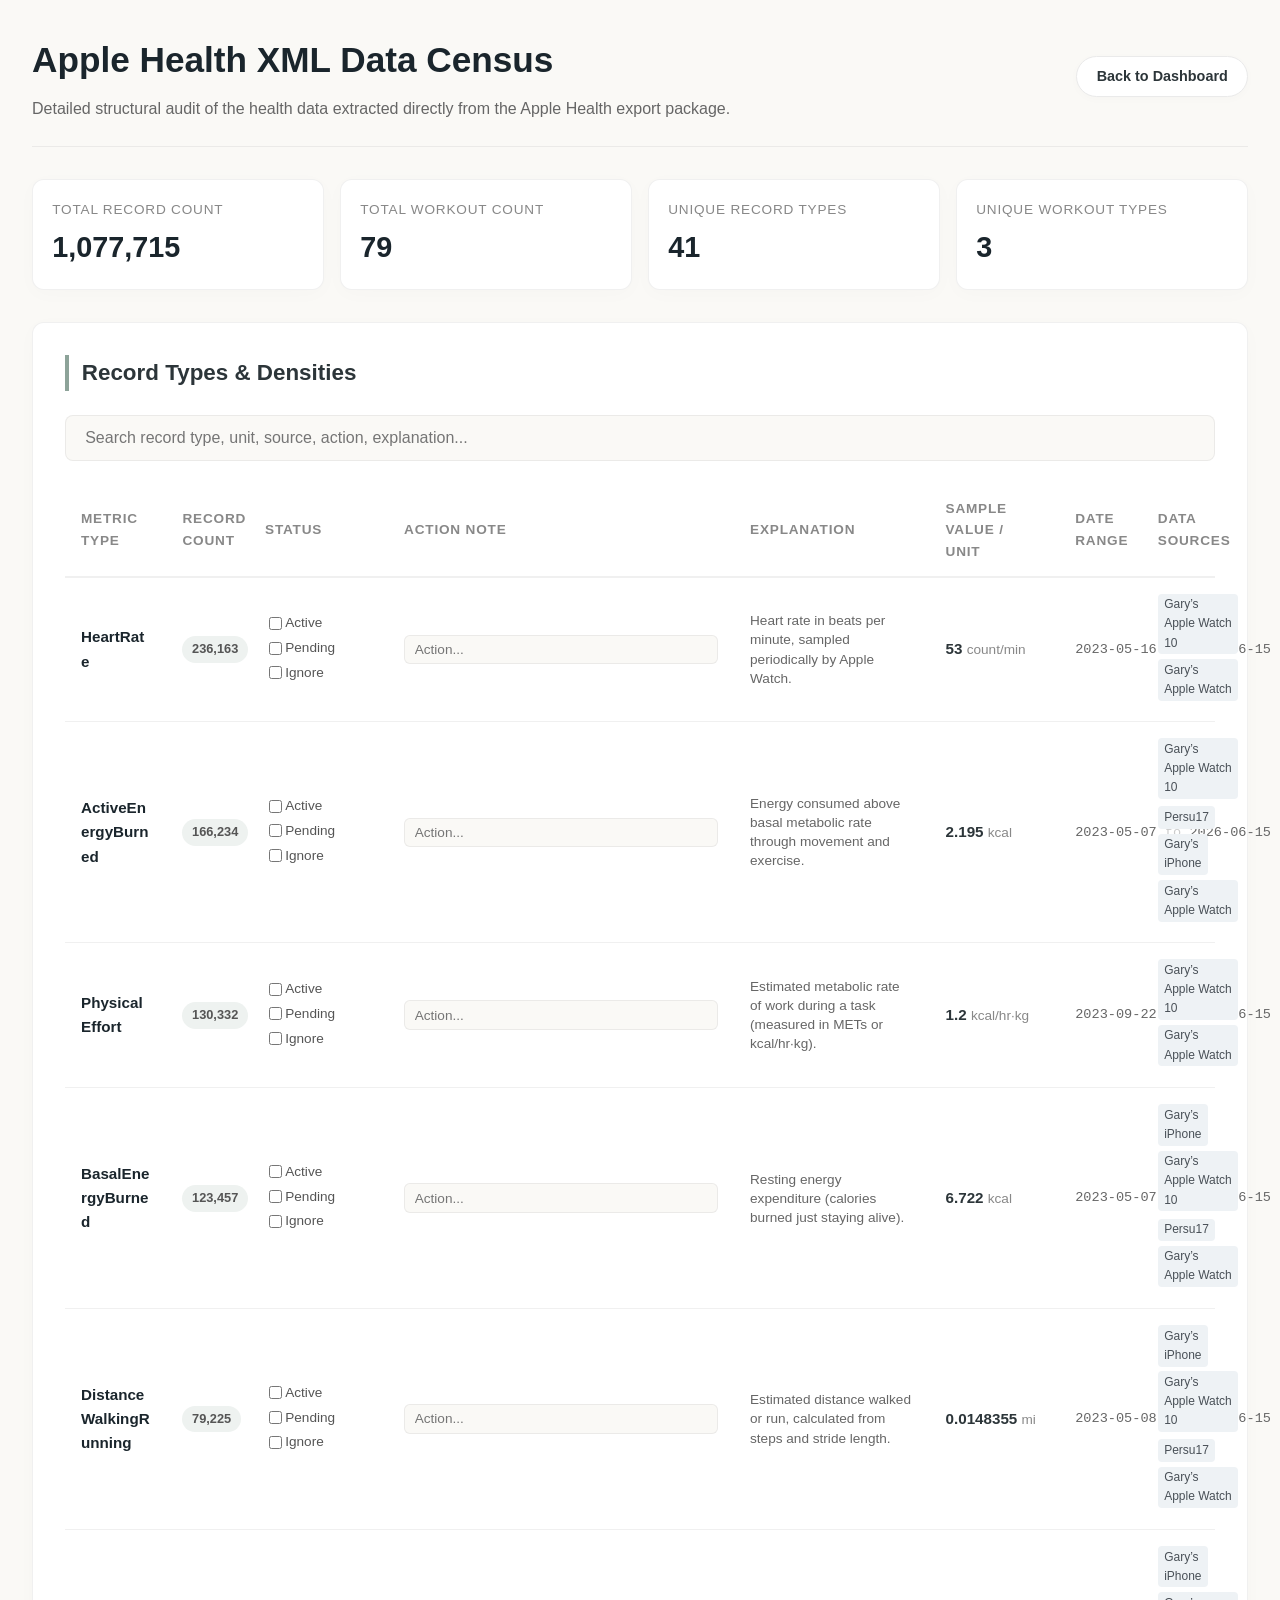
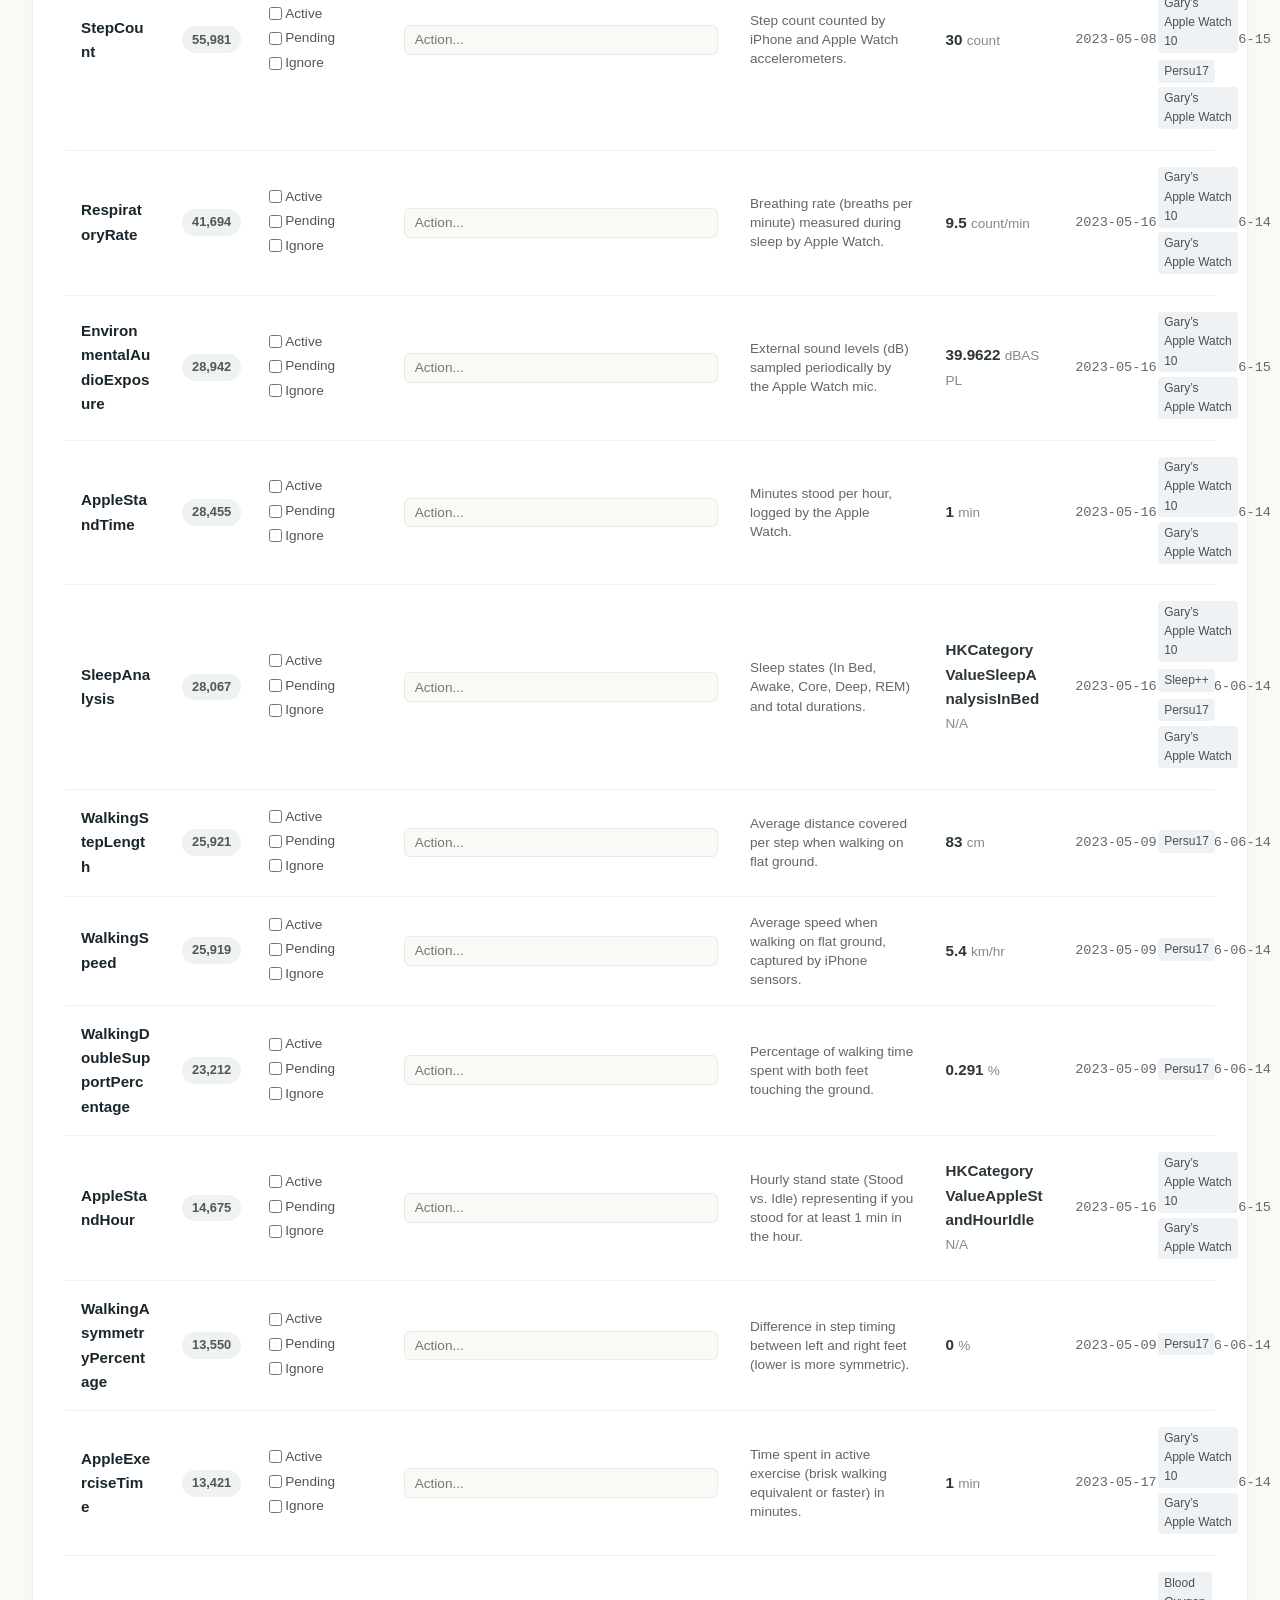
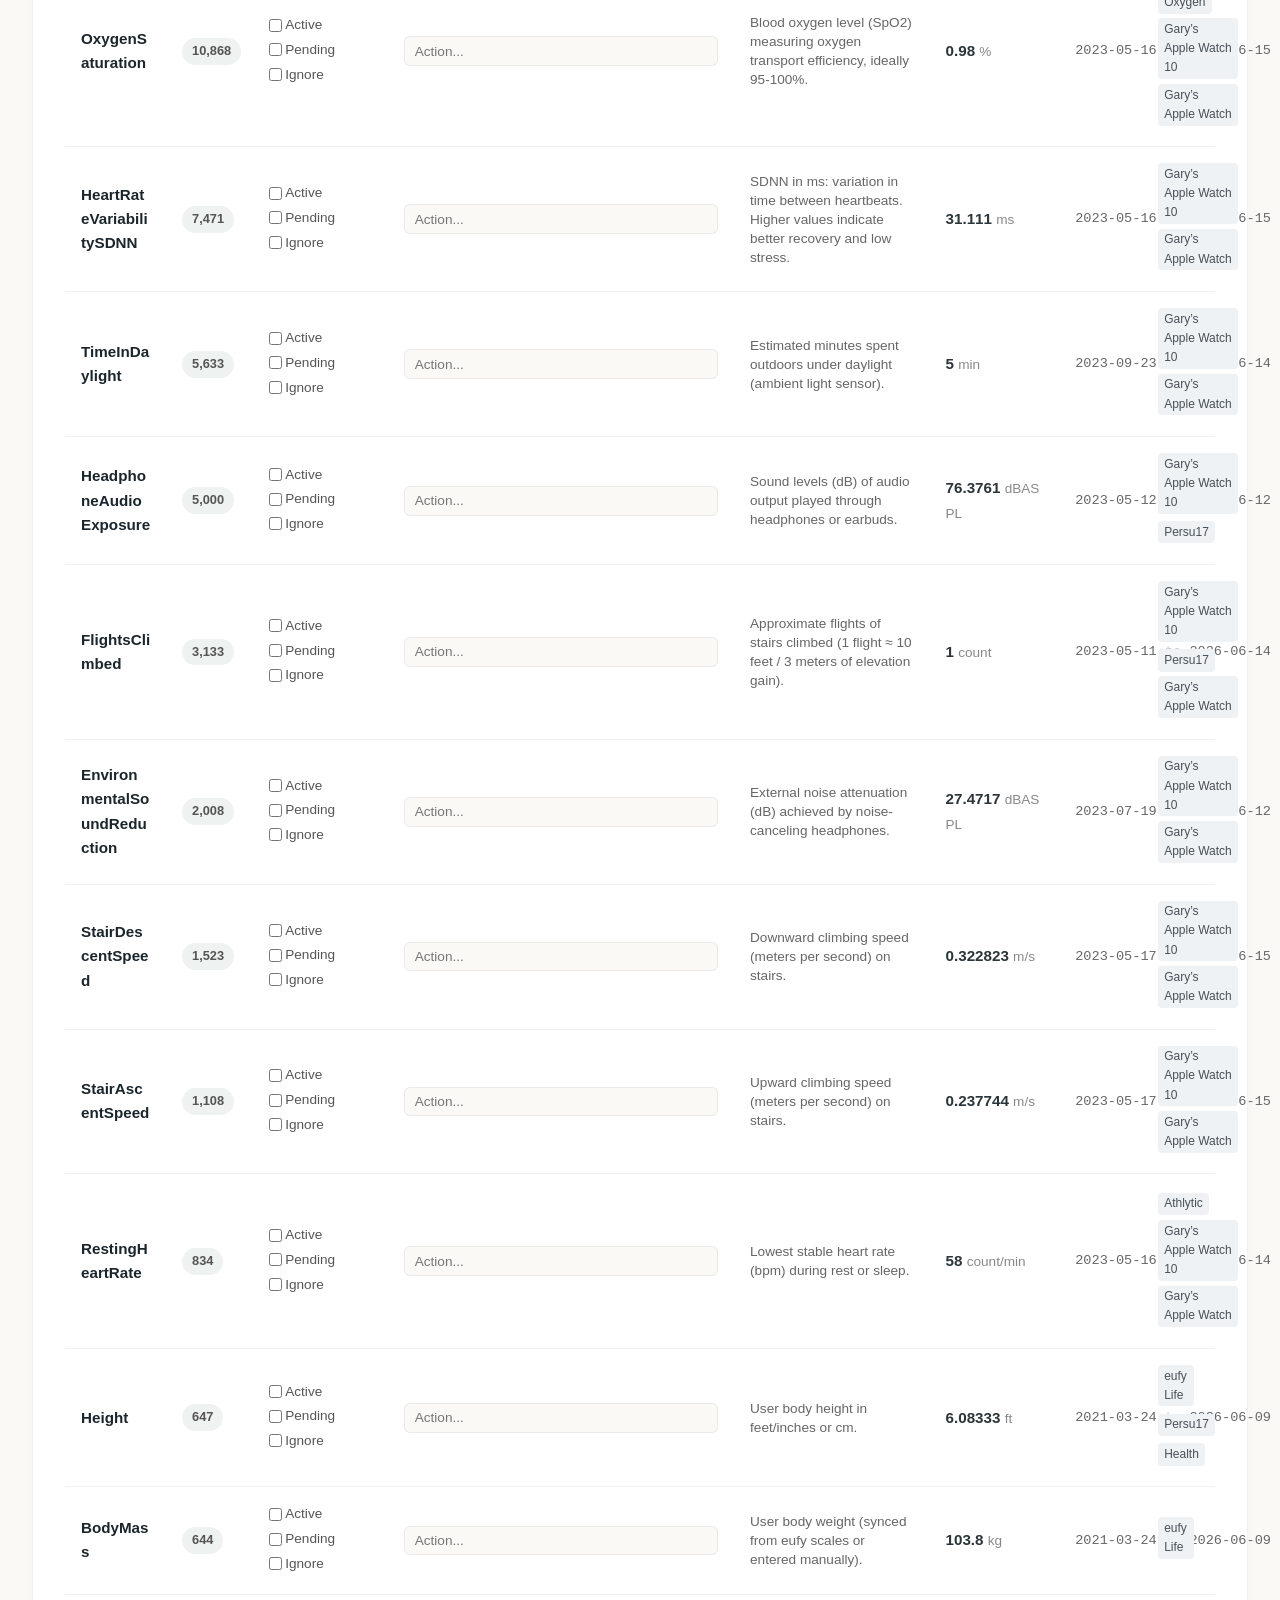
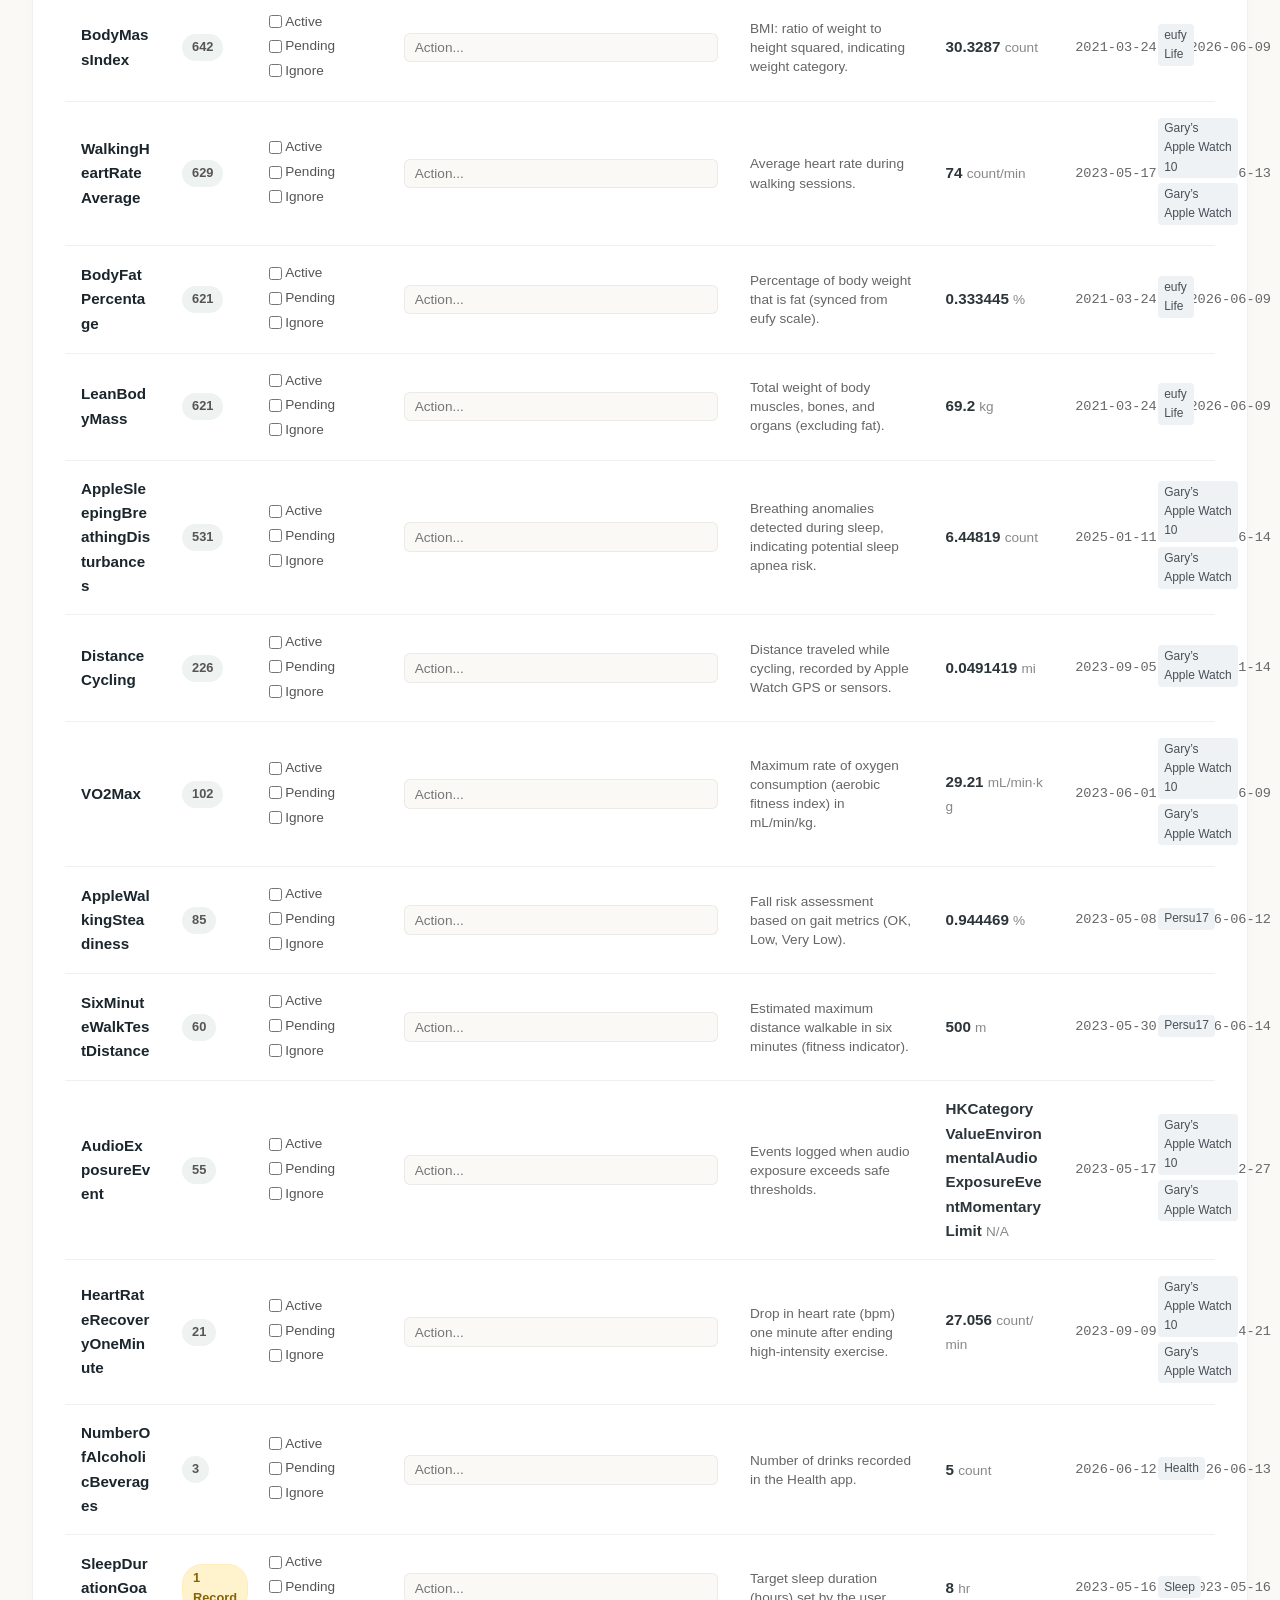
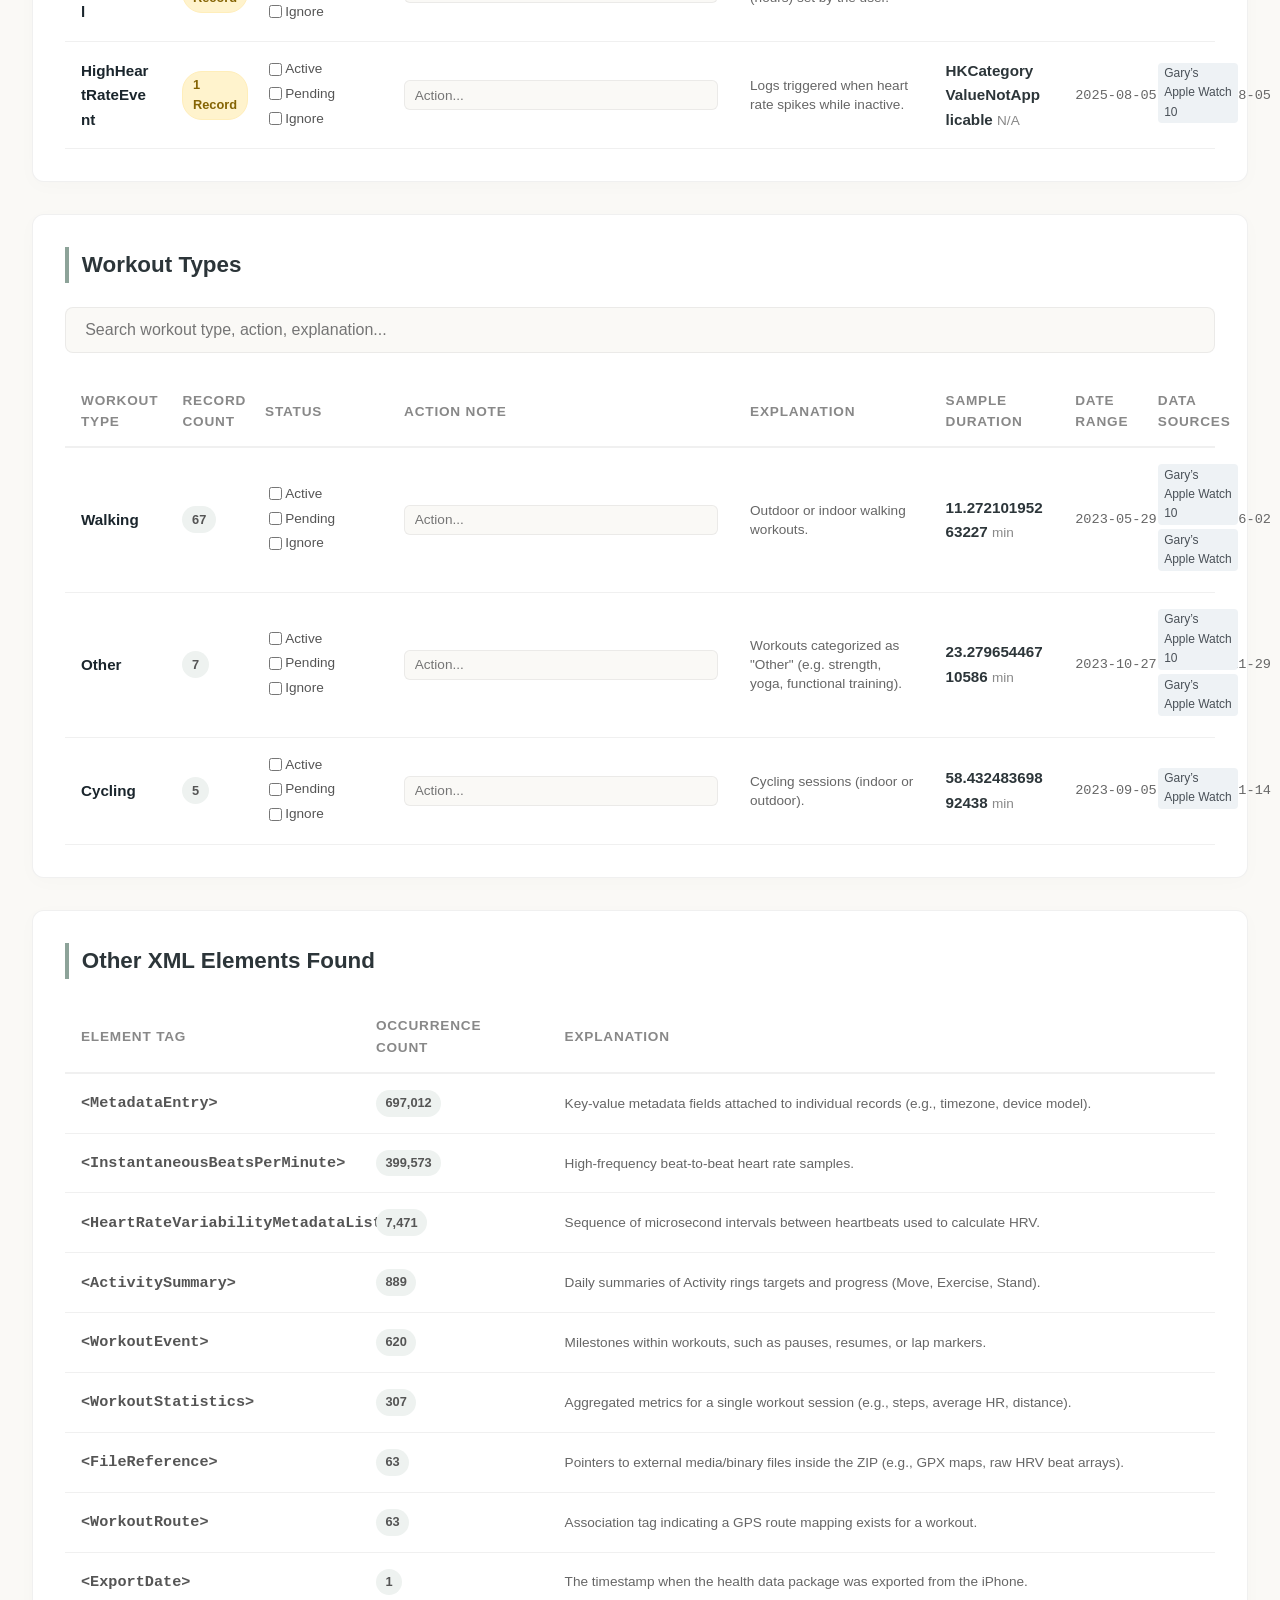
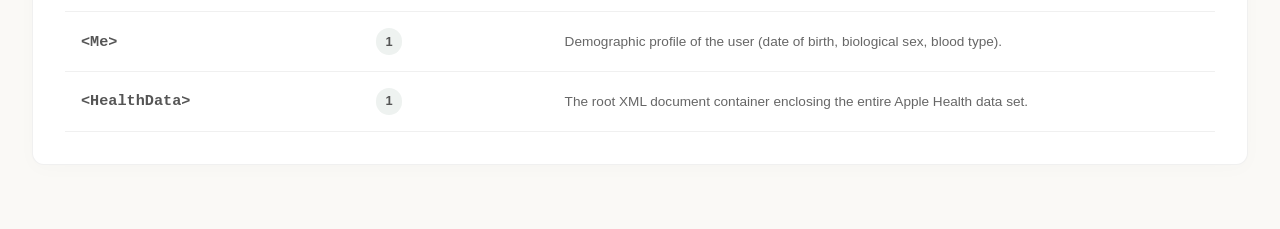
==== commit a22c1d45: "Enforce table-layout fixed and add metric-cell word-breaking v=4" ====
--- a/html/health_data_summary.html
+++ b/html/health_data_summary.html
@@ -134,6 +134,7 @@
             width: 100%;
             border-collapse: collapse;
             text-align: left;
+            table-layout: fixed;
         }
         
         th {
@@ -202,6 +203,12 @@
         .sample-cell {
             word-break: break-all;
             hyphens: auto;
+        }
+
+        .metric-cell {
+            word-break: break-all;
+            font-weight: 600;
+            color: #1a252c;
         }
 
         .status-checkbox {
@@ -312,7 +319,7 @@
                 <tbody>
     
                     <tr>
-                        <td style="font-weight: 600; color: #1a252c;">HeartRate</td>
+                        <td class="metric-cell">HeartRate</td>
                         <td><span class="badge badge-count">236,163</span></td>
                         <td>
                             <label class="status-label"><input type="checkbox" class="status-checkbox" data-metric="HeartRate" data-status="active" onclick="handleStatusClick(this)"> Active</label>
@@ -329,7 +336,7 @@
                     </tr>
         
                     <tr>
-                        <td style="font-weight: 600; color: #1a252c;">ActiveEnergyBurned</td>
+                        <td class="metric-cell">ActiveEnergyBurned</td>
                         <td><span class="badge badge-count">166,234</span></td>
                         <td>
                             <label class="status-label"><input type="checkbox" class="status-checkbox" data-metric="ActiveEnergyBurned" data-status="active" onclick="handleStatusClick(this)"> Active</label>
@@ -342,11 +349,11 @@
                         <td class="desc-cell">Energy consumed above basal metabolic rate through movement and exercise.</td>
                         <td class="sample-cell"><strong>2.195</strong> <span style="color:#888; font-size:0.85rem;">kcal</span></td>
                         <td class="date-cell">2023-05-07 <span style="color:#ccc;">to</span> 2026-06-15</td>
-                        <td><span class="source-tag">Gary’s Apple Watch 10</span><span class="source-tag">Persu17</span><span class="source-tag">Gary’s Apple Watch</span><span class="source-tag">Gary’s iPhone</span></td>
-                    </tr>
-        
-                    <tr>
-                        <td style="font-weight: 600; color: #1a252c;">PhysicalEffort</td>
+                        <td><span class="source-tag">Gary’s Apple Watch 10</span><span class="source-tag">Persu17</span><span class="source-tag">Gary’s iPhone</span><span class="source-tag">Gary’s Apple Watch</span></td>
+                    </tr>
+        
+                    <tr>
+                        <td class="metric-cell">PhysicalEffort</td>
                         <td><span class="badge badge-count">130,332</span></td>
                         <td>
                             <label class="status-label"><input type="checkbox" class="status-checkbox" data-metric="PhysicalEffort" data-status="active" onclick="handleStatusClick(this)"> Active</label>
@@ -363,7 +370,7 @@
                     </tr>
         
                     <tr>
-                        <td style="font-weight: 600; color: #1a252c;">BasalEnergyBurned</td>
+                        <td class="metric-cell">BasalEnergyBurned</td>
                         <td><span class="badge badge-count">123,457</span></td>
                         <td>
                             <label class="status-label"><input type="checkbox" class="status-checkbox" data-metric="BasalEnergyBurned" data-status="active" onclick="handleStatusClick(this)"> Active</label>
@@ -376,11 +383,11 @@
                         <td class="desc-cell">Resting energy expenditure (calories burned just staying alive).</td>
                         <td class="sample-cell"><strong>6.722</strong> <span style="color:#888; font-size:0.85rem;">kcal</span></td>
                         <td class="date-cell">2023-05-07 <span style="color:#ccc;">to</span> 2026-06-15</td>
-                        <td><span class="source-tag">Gary’s Apple Watch 10</span><span class="source-tag">Persu17</span><span class="source-tag">Gary’s Apple Watch</span><span class="source-tag">Gary’s iPhone</span></td>
-                    </tr>
-        
-                    <tr>
-                        <td style="font-weight: 600; color: #1a252c;">DistanceWalkingRunning</td>
+                        <td><span class="source-tag">Gary’s iPhone</span><span class="source-tag">Gary’s Apple Watch 10</span><span class="source-tag">Persu17</span><span class="source-tag">Gary’s Apple Watch</span></td>
+                    </tr>
+        
+                    <tr>
+                        <td class="metric-cell">DistanceWalkingRunning</td>
                         <td><span class="badge badge-count">79,225</span></td>
                         <td>
                             <label class="status-label"><input type="checkbox" class="status-checkbox" data-metric="DistanceWalkingRunning" data-status="active" onclick="handleStatusClick(this)"> Active</label>
@@ -393,11 +400,11 @@
                         <td class="desc-cell">Estimated distance walked or run, calculated from steps and stride length.</td>
                         <td class="sample-cell"><strong>0.0148355</strong> <span style="color:#888; font-size:0.85rem;">mi</span></td>
                         <td class="date-cell">2023-05-08 <span style="color:#ccc;">to</span> 2026-06-15</td>
-                        <td><span class="source-tag">Gary’s Apple Watch 10</span><span class="source-tag">Persu17</span><span class="source-tag">Gary’s Apple Watch</span><span class="source-tag">Gary’s iPhone</span></td>
-                    </tr>
-        
-                    <tr>
-                        <td style="font-weight: 600; color: #1a252c;">StepCount</td>
+                        <td><span class="source-tag">Gary’s iPhone</span><span class="source-tag">Gary’s Apple Watch 10</span><span class="source-tag">Persu17</span><span class="source-tag">Gary’s Apple Watch</span></td>
+                    </tr>
+        
+                    <tr>
+                        <td class="metric-cell">StepCount</td>
                         <td><span class="badge badge-count">55,981</span></td>
                         <td>
                             <label class="status-label"><input type="checkbox" class="status-checkbox" data-metric="StepCount" data-status="active" onclick="handleStatusClick(this)"> Active</label>
@@ -410,11 +417,11 @@
                         <td class="desc-cell">Step count counted by iPhone and Apple Watch accelerometers.</td>
                         <td class="sample-cell"><strong>30</strong> <span style="color:#888; font-size:0.85rem;">count</span></td>
                         <td class="date-cell">2023-05-08 <span style="color:#ccc;">to</span> 2026-06-15</td>
-                        <td><span class="source-tag">Gary’s Apple Watch 10</span><span class="source-tag">Persu17</span><span class="source-tag">Gary’s Apple Watch</span><span class="source-tag">Gary’s iPhone</span></td>
-                    </tr>
-        
-                    <tr>
-                        <td style="font-weight: 600; color: #1a252c;">RespiratoryRate</td>
+                        <td><span class="source-tag">Gary’s iPhone</span><span class="source-tag">Gary’s Apple Watch 10</span><span class="source-tag">Persu17</span><span class="source-tag">Gary’s Apple Watch</span></td>
+                    </tr>
+        
+                    <tr>
+                        <td class="metric-cell">RespiratoryRate</td>
                         <td><span class="badge badge-count">41,694</span></td>
                         <td>
                             <label class="status-label"><input type="checkbox" class="status-checkbox" data-metric="RespiratoryRate" data-status="active" onclick="handleStatusClick(this)"> Active</label>
@@ -431,7 +438,7 @@
                     </tr>
         
                     <tr>
-                        <td style="font-weight: 600; color: #1a252c;">EnvironmentalAudioExposure</td>
+                        <td class="metric-cell">EnvironmentalAudioExposure</td>
                         <td><span class="badge badge-count">28,942</span></td>
                         <td>
                             <label class="status-label"><input type="checkbox" class="status-checkbox" data-metric="EnvironmentalAudioExposure" data-status="active" onclick="handleStatusClick(this)"> Active</label>
@@ -448,7 +455,7 @@
                     </tr>
         
                     <tr>
-                        <td style="font-weight: 600; color: #1a252c;">AppleStandTime</td>
+                        <td class="metric-cell">AppleStandTime</td>
                         <td><span class="badge badge-count">28,455</span></td>
                         <td>
                             <label class="status-label"><input type="checkbox" class="status-checkbox" data-metric="AppleStandTime" data-status="active" onclick="handleStatusClick(this)"> Active</label>
@@ -465,7 +472,7 @@
                     </tr>
         
                     <tr>
-                        <td style="font-weight: 600; color: #1a252c;">SleepAnalysis</td>
+                        <td class="metric-cell">SleepAnalysis</td>
                         <td><span class="badge badge-count">28,067</span></td>
                         <td>
                             <label class="status-label"><input type="checkbox" class="status-checkbox" data-metric="SleepAnalysis" data-status="active" onclick="handleStatusClick(this)"> Active</label>
@@ -478,11 +485,11 @@
                         <td class="desc-cell">Sleep states (In Bed, Awake, Core, Deep, REM) and total durations.</td>
                         <td class="sample-cell"><strong>HKCategoryValueSleepAnalysisInBed</strong> <span style="color:#888; font-size:0.85rem;">N/A</span></td>
                         <td class="date-cell">2023-05-16 <span style="color:#ccc;">to</span> 2026-06-14</td>
-                        <td><span class="source-tag">Sleep++</span><span class="source-tag">Gary’s Apple Watch 10</span><span class="source-tag">Persu17</span><span class="source-tag">Gary’s Apple Watch</span></td>
-                    </tr>
-        
-                    <tr>
-                        <td style="font-weight: 600; color: #1a252c;">WalkingStepLength</td>
+                        <td><span class="source-tag">Gary’s Apple Watch 10</span><span class="source-tag">Sleep++</span><span class="source-tag">Persu17</span><span class="source-tag">Gary’s Apple Watch</span></td>
+                    </tr>
+        
+                    <tr>
+                        <td class="metric-cell">WalkingStepLength</td>
                         <td><span class="badge badge-count">25,921</span></td>
                         <td>
                             <label class="status-label"><input type="checkbox" class="status-checkbox" data-metric="WalkingStepLength" data-status="active" onclick="handleStatusClick(this)"> Active</label>
@@ -499,7 +506,7 @@
                     </tr>
         
                     <tr>
-                        <td style="font-weight: 600; color: #1a252c;">WalkingSpeed</td>
+                        <td class="metric-cell">WalkingSpeed</td>
                         <td><span class="badge badge-count">25,919</span></td>
                         <td>
                             <label class="status-label"><input type="checkbox" class="status-checkbox" data-metric="WalkingSpeed" data-status="active" onclick="handleStatusClick(this)"> Active</label>
@@ -516,7 +523,7 @@
                     </tr>
         
                     <tr>
-                        <td style="font-weight: 600; color: #1a252c;">WalkingDoubleSupportPercentage</td>
+                        <td class="metric-cell">WalkingDoubleSupportPercentage</td>
                         <td><span class="badge badge-count">23,212</span></td>
                         <td>
                             <label class="status-label"><input type="checkbox" class="status-checkbox" data-metric="WalkingDoubleSupportPercentage" data-status="active" onclick="handleStatusClick(this)"> Active</label>
@@ -533,7 +540,7 @@
                     </tr>
         
                     <tr>
-                        <td style="font-weight: 600; color: #1a252c;">AppleStandHour</td>
+                        <td class="metric-cell">AppleStandHour</td>
                         <td><span class="badge badge-count">14,675</span></td>
                         <td>
                             <label class="status-label"><input type="checkbox" class="status-checkbox" data-metric="AppleStandHour" data-status="active" onclick="handleStatusClick(this)"> Active</label>
@@ -550,7 +557,7 @@
                     </tr>
         
                     <tr>
-                        <td style="font-weight: 600; color: #1a252c;">WalkingAsymmetryPercentage</td>
+                        <td class="metric-cell">WalkingAsymmetryPercentage</td>
                         <td><span class="badge badge-count">13,550</span></td>
                         <td>
                             <label class="status-label"><input type="checkbox" class="status-checkbox" data-metric="WalkingAsymmetryPercentage" data-status="active" onclick="handleStatusClick(this)"> Active</label>
@@ -567,7 +574,7 @@
                     </tr>
         
                     <tr>
-                        <td style="font-weight: 600; color: #1a252c;">AppleExerciseTime</td>
+                        <td class="metric-cell">AppleExerciseTime</td>
                         <td><span class="badge badge-count">13,421</span></td>
                         <td>
                             <label class="status-label"><input type="checkbox" class="status-checkbox" data-metric="AppleExerciseTime" data-status="active" onclick="handleStatusClick(this)"> Active</label>
@@ -584,7 +591,7 @@
                     </tr>
         
                     <tr>
-                        <td style="font-weight: 600; color: #1a252c;">OxygenSaturation</td>
+                        <td class="metric-cell">OxygenSaturation</td>
                         <td><span class="badge badge-count">10,868</span></td>
                         <td>
                             <label class="status-label"><input type="checkbox" class="status-checkbox" data-metric="OxygenSaturation" data-status="active" onclick="handleStatusClick(this)"> Active</label>
@@ -597,11 +604,11 @@
                         <td class="desc-cell">Blood oxygen level (SpO2) measuring oxygen transport efficiency, ideally 95-100%.</td>
                         <td class="sample-cell"><strong>0.98</strong> <span style="color:#888; font-size:0.85rem;">%</span></td>
                         <td class="date-cell">2023-05-16 <span style="color:#ccc;">to</span> 2026-06-15</td>
-                        <td><span class="source-tag">Blood Oxygen</span><span class="source-tag">Gary’s Apple Watch</span><span class="source-tag">Gary’s Apple Watch 10</span></td>
-                    </tr>
-        
-                    <tr>
-                        <td style="font-weight: 600; color: #1a252c;">HeartRateVariabilitySDNN</td>
+                        <td><span class="source-tag">Blood Oxygen</span><span class="source-tag">Gary’s Apple Watch 10</span><span class="source-tag">Gary’s Apple Watch</span></td>
+                    </tr>
+        
+                    <tr>
+                        <td class="metric-cell">HeartRateVariabilitySDNN</td>
                         <td><span class="badge badge-count">7,471</span></td>
                         <td>
                             <label class="status-label"><input type="checkbox" class="status-checkbox" data-metric="HeartRateVariabilitySDNN" data-status="active" onclick="handleStatusClick(this)"> Active</label>
@@ -618,7 +625,7 @@
                     </tr>
         
                     <tr>
-                        <td style="font-weight: 600; color: #1a252c;">TimeInDaylight</td>
+                        <td class="metric-cell">TimeInDaylight</td>
                         <td><span class="badge badge-count">5,633</span></td>
                         <td>
                             <label class="status-label"><input type="checkbox" class="status-checkbox" data-metric="TimeInDaylight" data-status="active" onclick="handleStatusClick(this)"> Active</label>
@@ -635,7 +642,7 @@
                     </tr>
         
                     <tr>
-                        <td style="font-weight: 600; color: #1a252c;">HeadphoneAudioExposure</td>
+                        <td class="metric-cell">HeadphoneAudioExposure</td>
                         <td><span class="badge badge-count">5,000</span></td>
                         <td>
                             <label class="status-label"><input type="checkbox" class="status-checkbox" data-metric="HeadphoneAudioExposure" data-status="active" onclick="handleStatusClick(this)"> Active</label>
@@ -652,7 +659,7 @@
                     </tr>
         
                     <tr>
-                        <td style="font-weight: 600; color: #1a252c;">FlightsClimbed</td>
+                        <td class="metric-cell">FlightsClimbed</td>
                         <td><span class="badge badge-count">3,133</span></td>
                         <td>
                             <label class="status-label"><input type="checkbox" class="status-checkbox" data-metric="FlightsClimbed" data-status="active" onclick="handleStatusClick(this)"> Active</label>
@@ -669,7 +676,7 @@
                     </tr>
         
                     <tr>
-                        <td style="font-weight: 600; color: #1a252c;">EnvironmentalSoundReduction</td>
+                        <td class="metric-cell">EnvironmentalSoundReduction</td>
                         <td><span class="badge badge-count">2,008</span></td>
                         <td>
                             <label class="status-label"><input type="checkbox" class="status-checkbox" data-metric="EnvironmentalSoundReduction" data-status="active" onclick="handleStatusClick(this)"> Active</label>
@@ -686,7 +693,7 @@
                     </tr>
         
                     <tr>
-                        <td style="font-weight: 600; color: #1a252c;">StairDescentSpeed</td>
+                        <td class="metric-cell">StairDescentSpeed</td>
                         <td><span class="badge badge-count">1,523</span></td>
                         <td>
                             <label class="status-label"><input type="checkbox" class="status-checkbox" data-metric="StairDescentSpeed" data-status="active" onclick="handleStatusClick(this)"> Active</label>
@@ -703,7 +710,7 @@
                     </tr>
         
                     <tr>
-                        <td style="font-weight: 600; color: #1a252c;">StairAscentSpeed</td>
+                        <td class="metric-cell">StairAscentSpeed</td>
                         <td><span class="badge badge-count">1,108</span></td>
                         <td>
                             <label class="status-label"><input type="checkbox" class="status-checkbox" data-metric="StairAscentSpeed" data-status="active" onclick="handleStatusClick(this)"> Active</label>
@@ -720,7 +727,7 @@
                     </tr>
         
                     <tr>
-                        <td style="font-weight: 600; color: #1a252c;">RestingHeartRate</td>
+                        <td class="metric-cell">RestingHeartRate</td>
                         <td><span class="badge badge-count">834</span></td>
                         <td>
                             <label class="status-label"><input type="checkbox" class="status-checkbox" data-metric="RestingHeartRate" data-status="active" onclick="handleStatusClick(this)"> Active</label>
@@ -737,7 +744,7 @@
                     </tr>
         
                     <tr>
-                        <td style="font-weight: 600; color: #1a252c;">Height</td>
+                        <td class="metric-cell">Height</td>
                         <td><span class="badge badge-count">647</span></td>
                         <td>
                             <label class="status-label"><input type="checkbox" class="status-checkbox" data-metric="Height" data-status="active" onclick="handleStatusClick(this)"> Active</label>
@@ -750,11 +757,11 @@
                         <td class="desc-cell">User body height in feet/inches or cm.</td>
                         <td class="sample-cell"><strong>6.08333</strong> <span style="color:#888; font-size:0.85rem;">ft</span></td>
                         <td class="date-cell">2021-03-24 <span style="color:#ccc;">to</span> 2026-06-09</td>
-                        <td><span class="source-tag">Health</span><span class="source-tag">Persu17</span><span class="source-tag">eufy Life</span></td>
-                    </tr>
-        
-                    <tr>
-                        <td style="font-weight: 600; color: #1a252c;">BodyMass</td>
+                        <td><span class="source-tag">eufy Life</span><span class="source-tag">Persu17</span><span class="source-tag">Health</span></td>
+                    </tr>
+        
+                    <tr>
+                        <td class="metric-cell">BodyMass</td>
                         <td><span class="badge badge-count">644</span></td>
                         <td>
                             <label class="status-label"><input type="checkbox" class="status-checkbox" data-metric="BodyMass" data-status="active" onclick="handleStatusClick(this)"> Active</label>
@@ -771,7 +778,7 @@
                     </tr>
         
                     <tr>
-                        <td style="font-weight: 600; color: #1a252c;">BodyMassIndex</td>
+                        <td class="metric-cell">BodyMassIndex</td>
                         <td><span class="badge badge-count">642</span></td>
                         <td>
                             <label class="status-label"><input type="checkbox" class="status-checkbox" data-metric="BodyMassIndex" data-status="active" onclick="handleStatusClick(this)"> Active</label>
@@ -788,7 +795,7 @@
                     </tr>
         
                     <tr>
-                        <td style="font-weight: 600; color: #1a252c;">WalkingHeartRateAverage</td>
+                        <td class="metric-cell">WalkingHeartRateAverage</td>
                         <td><span class="badge badge-count">629</span></td>
                         <td>
                             <label class="status-label"><input type="checkbox" class="status-checkbox" data-metric="WalkingHeartRateAverage" data-status="active" onclick="handleStatusClick(this)"> Active</label>
@@ -805,7 +812,7 @@
                     </tr>
         
                     <tr>
-                        <td style="font-weight: 600; color: #1a252c;">BodyFatPercentage</td>
+                        <td class="metric-cell">BodyFatPercentage</td>
                         <td><span class="badge badge-count">621</span></td>
                         <td>
                             <label class="status-label"><input type="checkbox" class="status-checkbox" data-metric="BodyFatPercentage" data-status="active" onclick="handleStatusClick(this)"> Active</label>
@@ -822,7 +829,7 @@
                     </tr>
         
                     <tr>
-                        <td style="font-weight: 600; color: #1a252c;">LeanBodyMass</td>
+                        <td class="metric-cell">LeanBodyMass</td>
                         <td><span class="badge badge-count">621</span></td>
                         <td>
                             <label class="status-label"><input type="checkbox" class="status-checkbox" data-metric="LeanBodyMass" data-status="active" onclick="handleStatusClick(this)"> Active</label>
@@ -839,7 +846,7 @@
                     </tr>
         
                     <tr>
-                        <td style="font-weight: 600; color: #1a252c;">AppleSleepingBreathingDisturbances</td>
+                        <td class="metric-cell">AppleSleepingBreathingDisturbances</td>
                         <td><span class="badge badge-count">531</span></td>
                         <td>
                             <label class="status-label"><input type="checkbox" class="status-checkbox" data-metric="AppleSleepingBreathingDisturbances" data-status="active" onclick="handleStatusClick(this)"> Active</label>
@@ -856,7 +863,7 @@
                     </tr>
         
                     <tr>
-                        <td style="font-weight: 600; color: #1a252c;">DistanceCycling</td>
+                        <td class="metric-cell">DistanceCycling</td>
                         <td><span class="badge badge-count">226</span></td>
                         <td>
                             <label class="status-label"><input type="checkbox" class="status-checkbox" data-metric="DistanceCycling" data-status="active" onclick="handleStatusClick(this)"> Active</label>
@@ -873,7 +880,7 @@
                     </tr>
         
                     <tr>
-                        <td style="font-weight: 600; color: #1a252c;">VO2Max</td>
+                        <td class="metric-cell">VO2Max</td>
                         <td><span class="badge badge-count">102</span></td>
                         <td>
                             <label class="status-label"><input type="checkbox" class="status-checkbox" data-metric="VO2Max" data-status="active" onclick="handleStatusClick(this)"> Active</label>
@@ -890,7 +897,7 @@
                     </tr>
         
                     <tr>
-                        <td style="font-weight: 600; color: #1a252c;">AppleWalkingSteadiness</td>
+                        <td class="metric-cell">AppleWalkingSteadiness</td>
                         <td><span class="badge badge-count">85</span></td>
                         <td>
                             <label class="status-label"><input type="checkbox" class="status-checkbox" data-metric="AppleWalkingSteadiness" data-status="active" onclick="handleStatusClick(this)"> Active</label>
@@ -907,7 +914,7 @@
                     </tr>
         
                     <tr>
-                        <td style="font-weight: 600; color: #1a252c;">SixMinuteWalkTestDistance</td>
+                        <td class="metric-cell">SixMinuteWalkTestDistance</td>
                         <td><span class="badge badge-count">60</span></td>
                         <td>
                             <label class="status-label"><input type="checkbox" class="status-checkbox" data-metric="SixMinuteWalkTestDistance" data-status="active" onclick="handleStatusClick(this)"> Active</label>
@@ -924,7 +931,7 @@
                     </tr>
         
                     <tr>
-                        <td style="font-weight: 600; color: #1a252c;">AudioExposureEvent</td>
+                        <td class="metric-cell">AudioExposureEvent</td>
                         <td><span class="badge badge-count">55</span></td>
                         <td>
                             <label class="status-label"><input type="checkbox" class="status-checkbox" data-metric="AudioExposureEvent" data-status="active" onclick="handleStatusClick(this)"> Active</label>
@@ -941,7 +948,7 @@
                     </tr>
         
                     <tr>
-                        <td style="font-weight: 600; color: #1a252c;">HeartRateRecoveryOneMinute</td>
+                        <td class="metric-cell">HeartRateRecoveryOneMinute</td>
                         <td><span class="badge badge-count">21</span></td>
                         <td>
                             <label class="status-label"><input type="checkbox" class="status-checkbox" data-metric="HeartRateRecoveryOneMinute" data-status="active" onclick="handleStatusClick(this)"> Active</label>
@@ -958,7 +965,7 @@
                     </tr>
         
                     <tr>
-                        <td style="font-weight: 600; color: #1a252c;">NumberOfAlcoholicBeverages</td>
+                        <td class="metric-cell">NumberOfAlcoholicBeverages</td>
                         <td><span class="badge badge-count">3</span></td>
                         <td>
                             <label class="status-label"><input type="checkbox" class="status-checkbox" data-metric="NumberOfAlcoholicBeverages" data-status="active" onclick="handleStatusClick(this)"> Active</label>
@@ -975,7 +982,7 @@
                     </tr>
         
                     <tr>
-                        <td style="font-weight: 600; color: #1a252c;">SleepDurationGoal</td>
+                        <td class="metric-cell">SleepDurationGoal</td>
                         <td><span class="badge badge-one">1 Record</span></td>
                         <td>
                             <label class="status-label"><input type="checkbox" class="status-checkbox" data-metric="SleepDurationGoal" data-status="active" onclick="handleStatusClick(this)"> Active</label>
@@ -992,7 +999,7 @@
                     </tr>
         
                     <tr>
-                        <td style="font-weight: 600; color: #1a252c;">HighHeartRateEvent</td>
+                        <td class="metric-cell">HighHeartRateEvent</td>
                         <td><span class="badge badge-one">1 Record</span></td>
                         <td>
                             <label class="status-label"><input type="checkbox" class="status-checkbox" data-metric="HighHeartRateEvent" data-status="active" onclick="handleStatusClick(this)"> Active</label>
@@ -1031,7 +1038,7 @@
                 <tbody>
     
                     <tr>
-                        <td style="font-weight: 600; color: #1a252c;">Walking</td>
+                        <td class="metric-cell">Walking</td>
                         <td><span class="badge badge-count">67</span></td>
                         <td>
                             <label class="status-label"><input type="checkbox" class="status-checkbox" data-metric="Walking" data-status="active" onclick="handleStatusClick(this)"> Active</label>
@@ -1048,7 +1055,7 @@
                     </tr>
         
                     <tr>
-                        <td style="font-weight: 600; color: #1a252c;">Other</td>
+                        <td class="metric-cell">Other</td>
                         <td><span class="badge badge-count">7</span></td>
                         <td>
                             <label class="status-label"><input type="checkbox" class="status-checkbox" data-metric="Other" data-status="active" onclick="handleStatusClick(this)"> Active</label>
@@ -1065,7 +1072,7 @@
                     </tr>
         
                     <tr>
-                        <td style="font-weight: 600; color: #1a252c;">Cycling</td>
+                        <td class="metric-cell">Cycling</td>
                         <td><span class="badge badge-count">5</span></td>
                         <td>
                             <label class="status-label"><input type="checkbox" class="status-checkbox" data-metric="Cycling" data-status="active" onclick="handleStatusClick(this)"> Active</label>
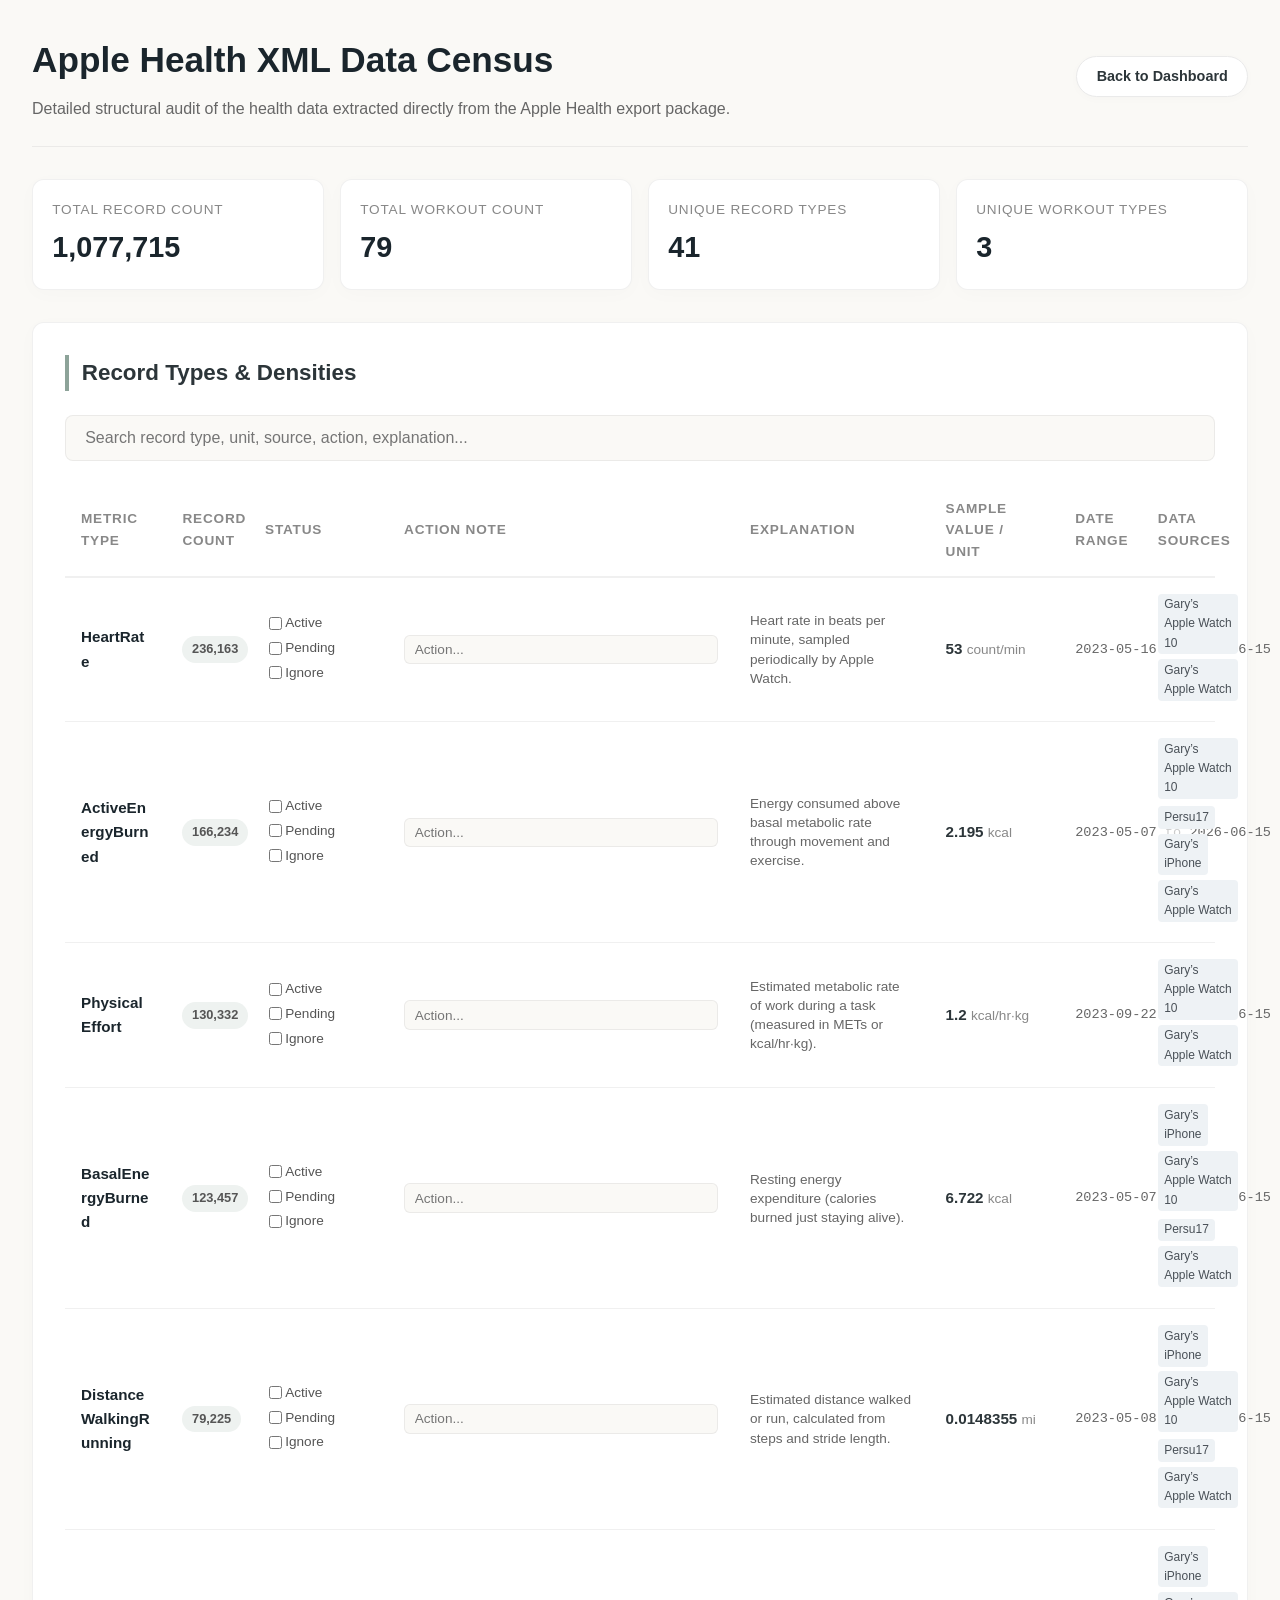
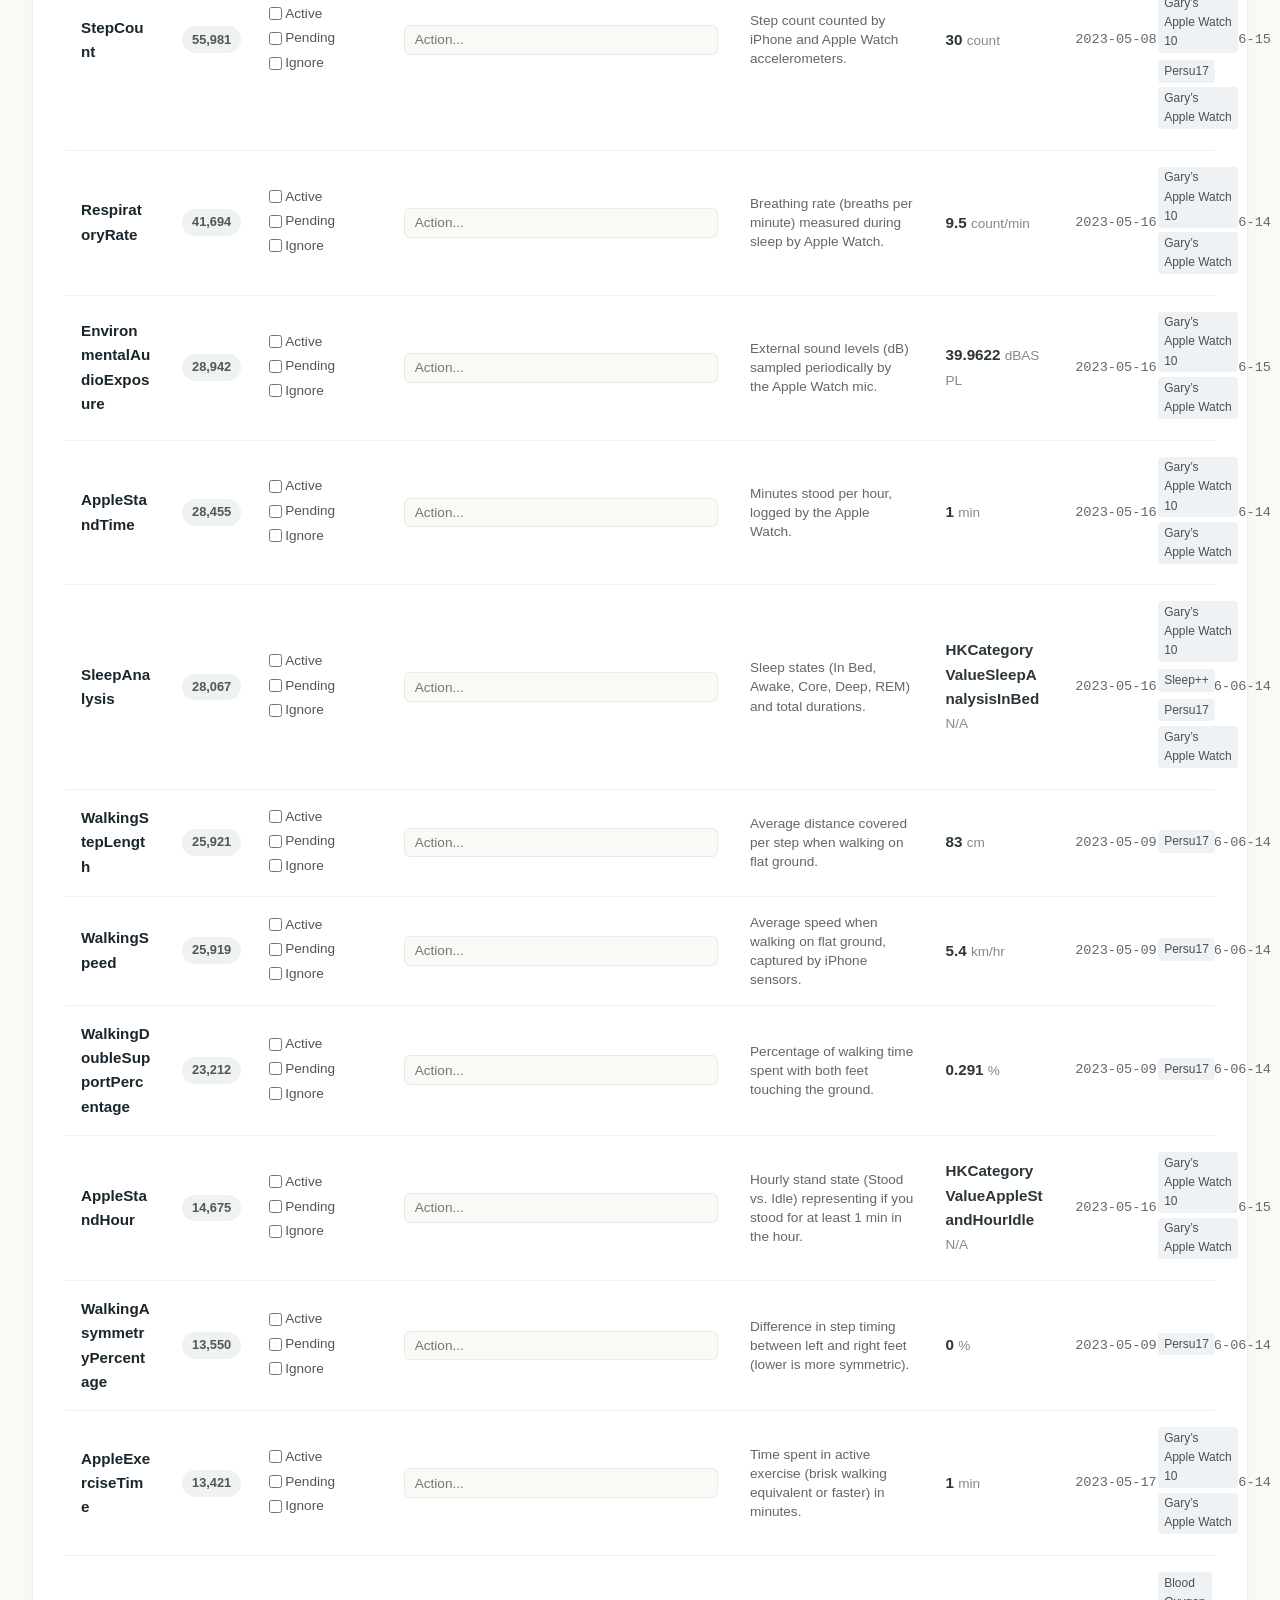
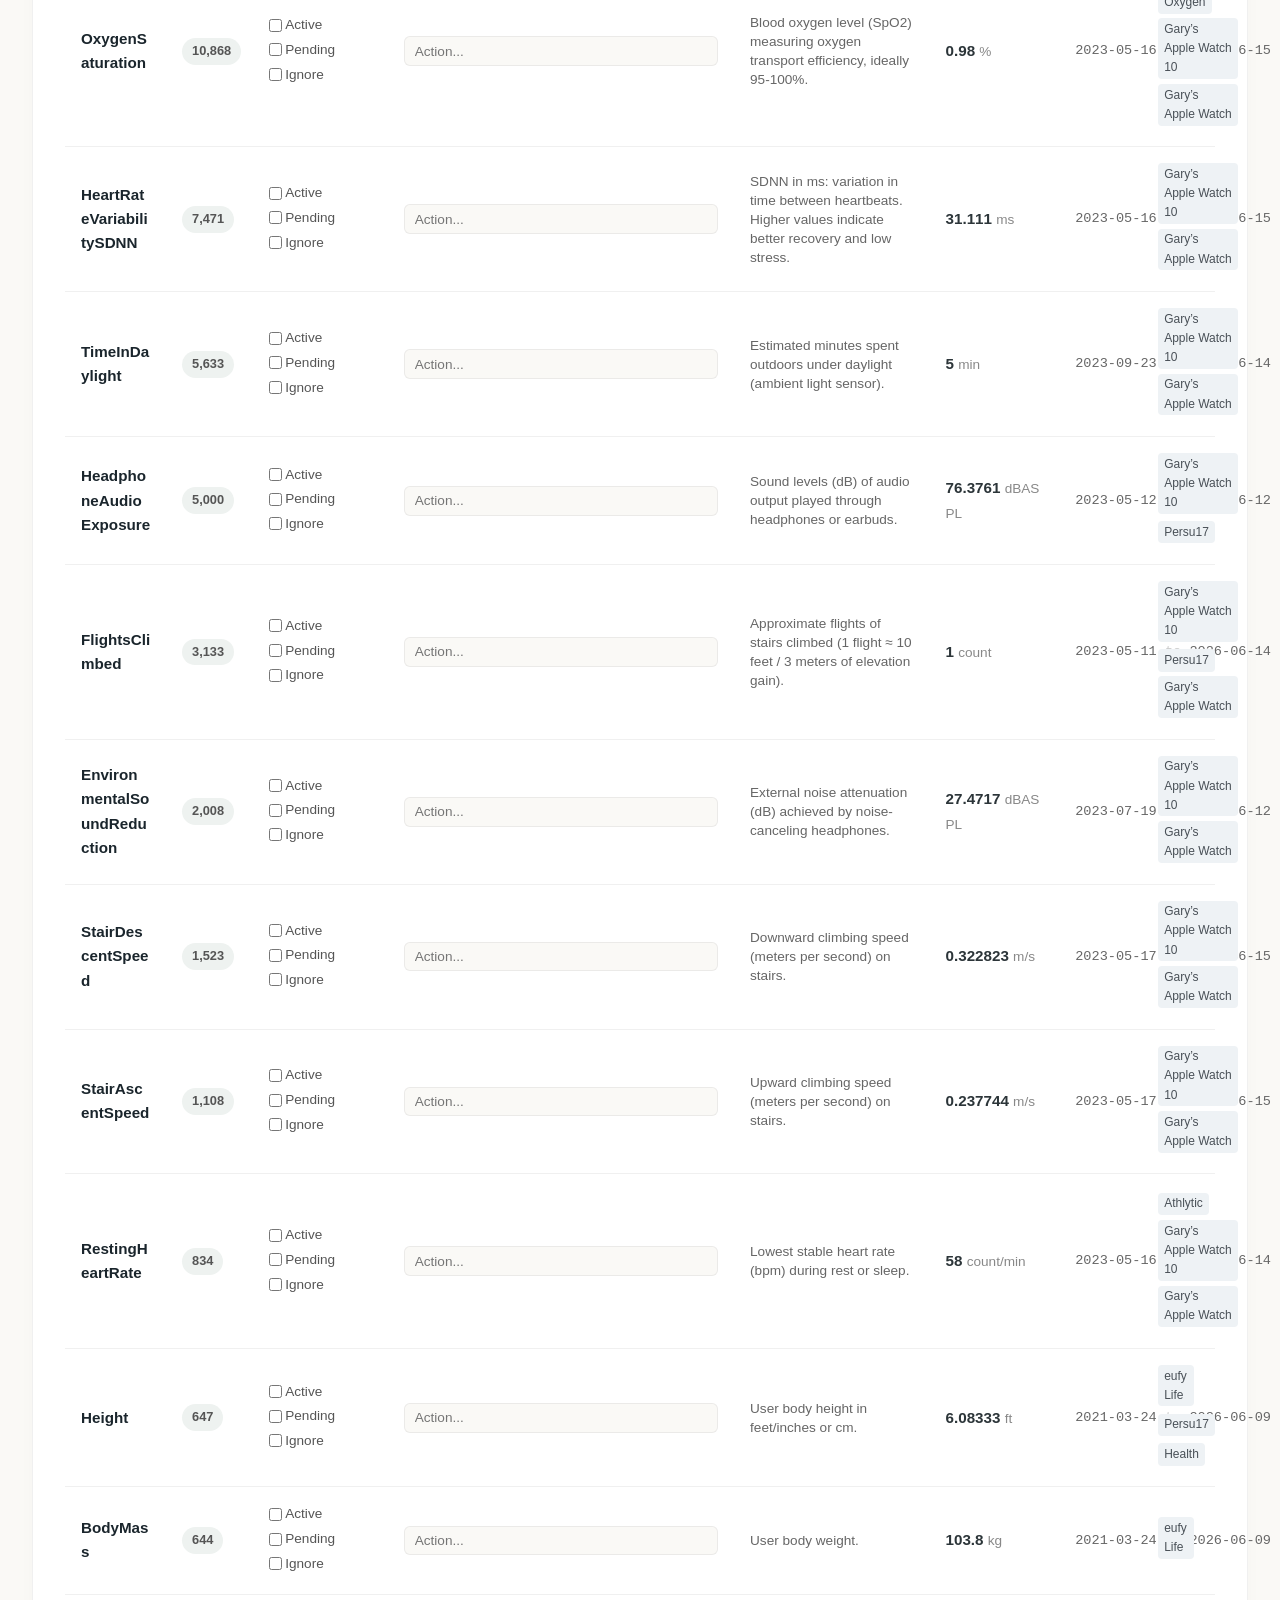
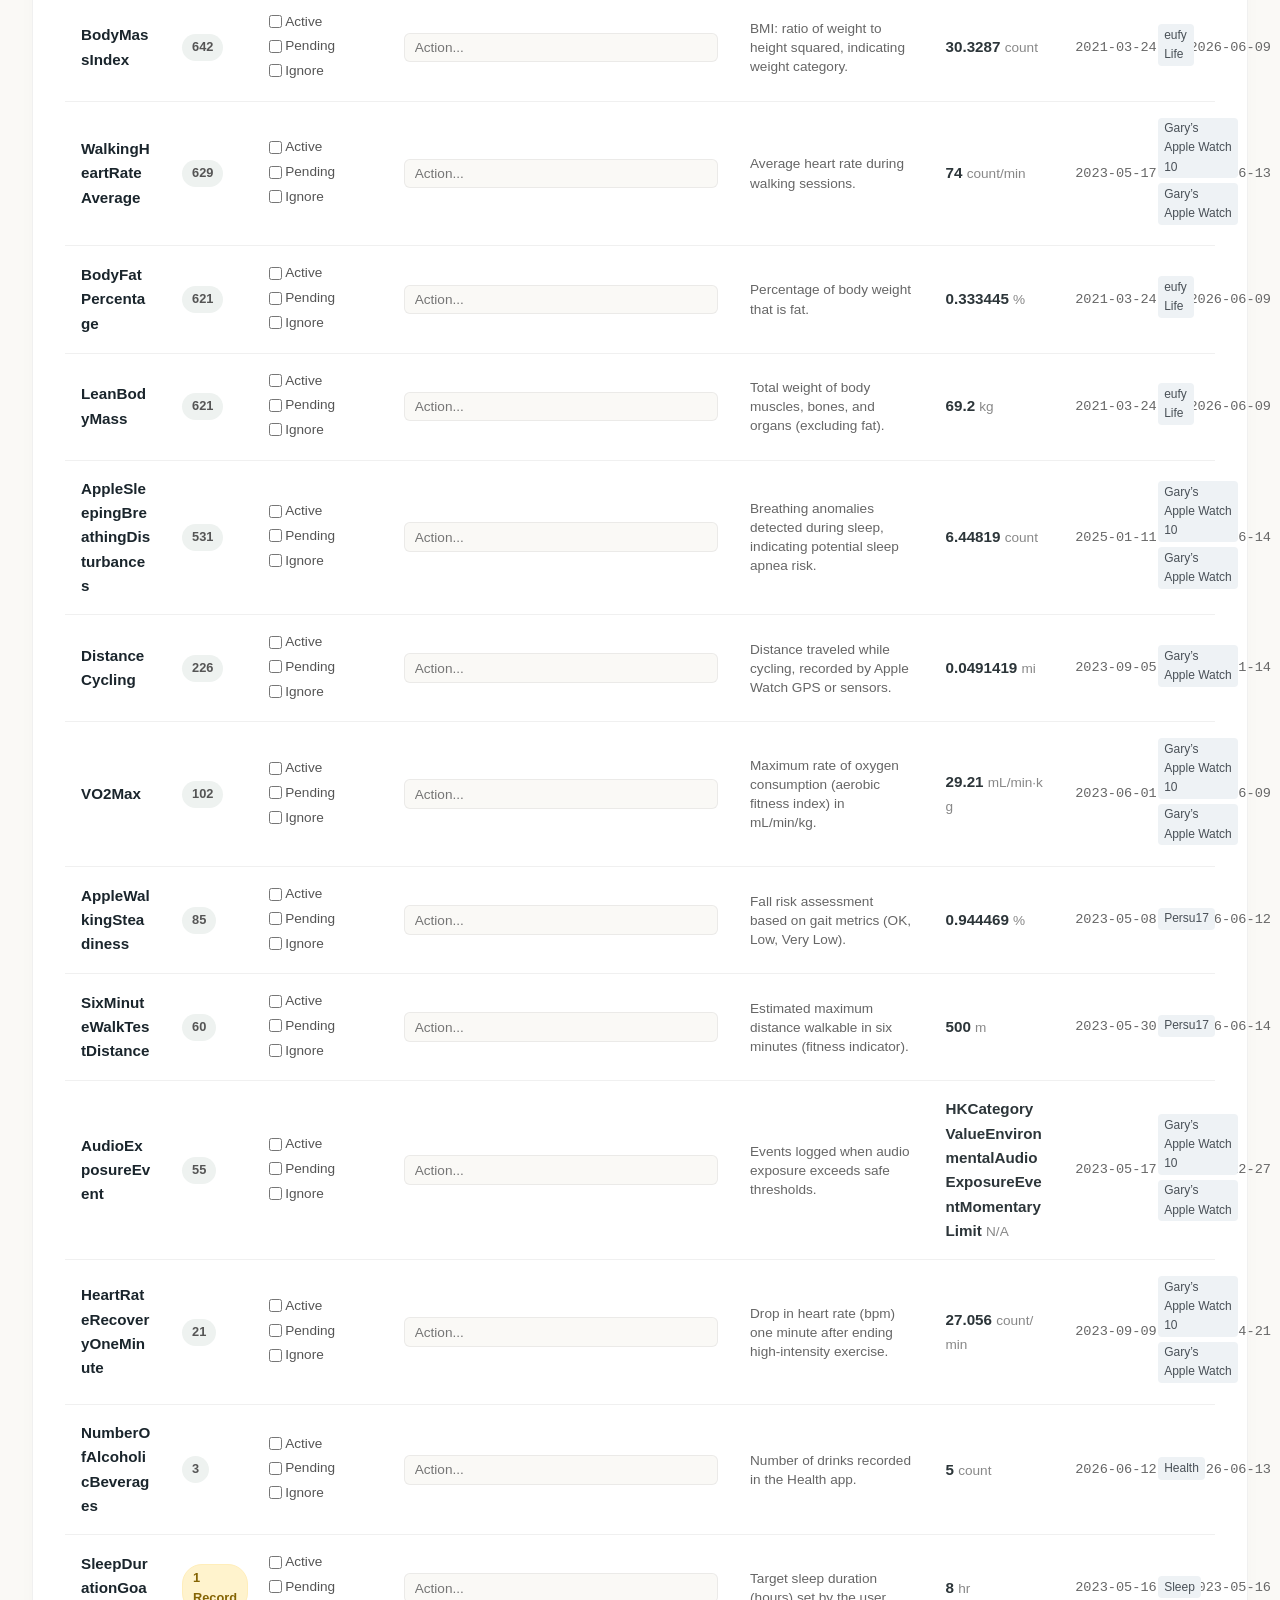
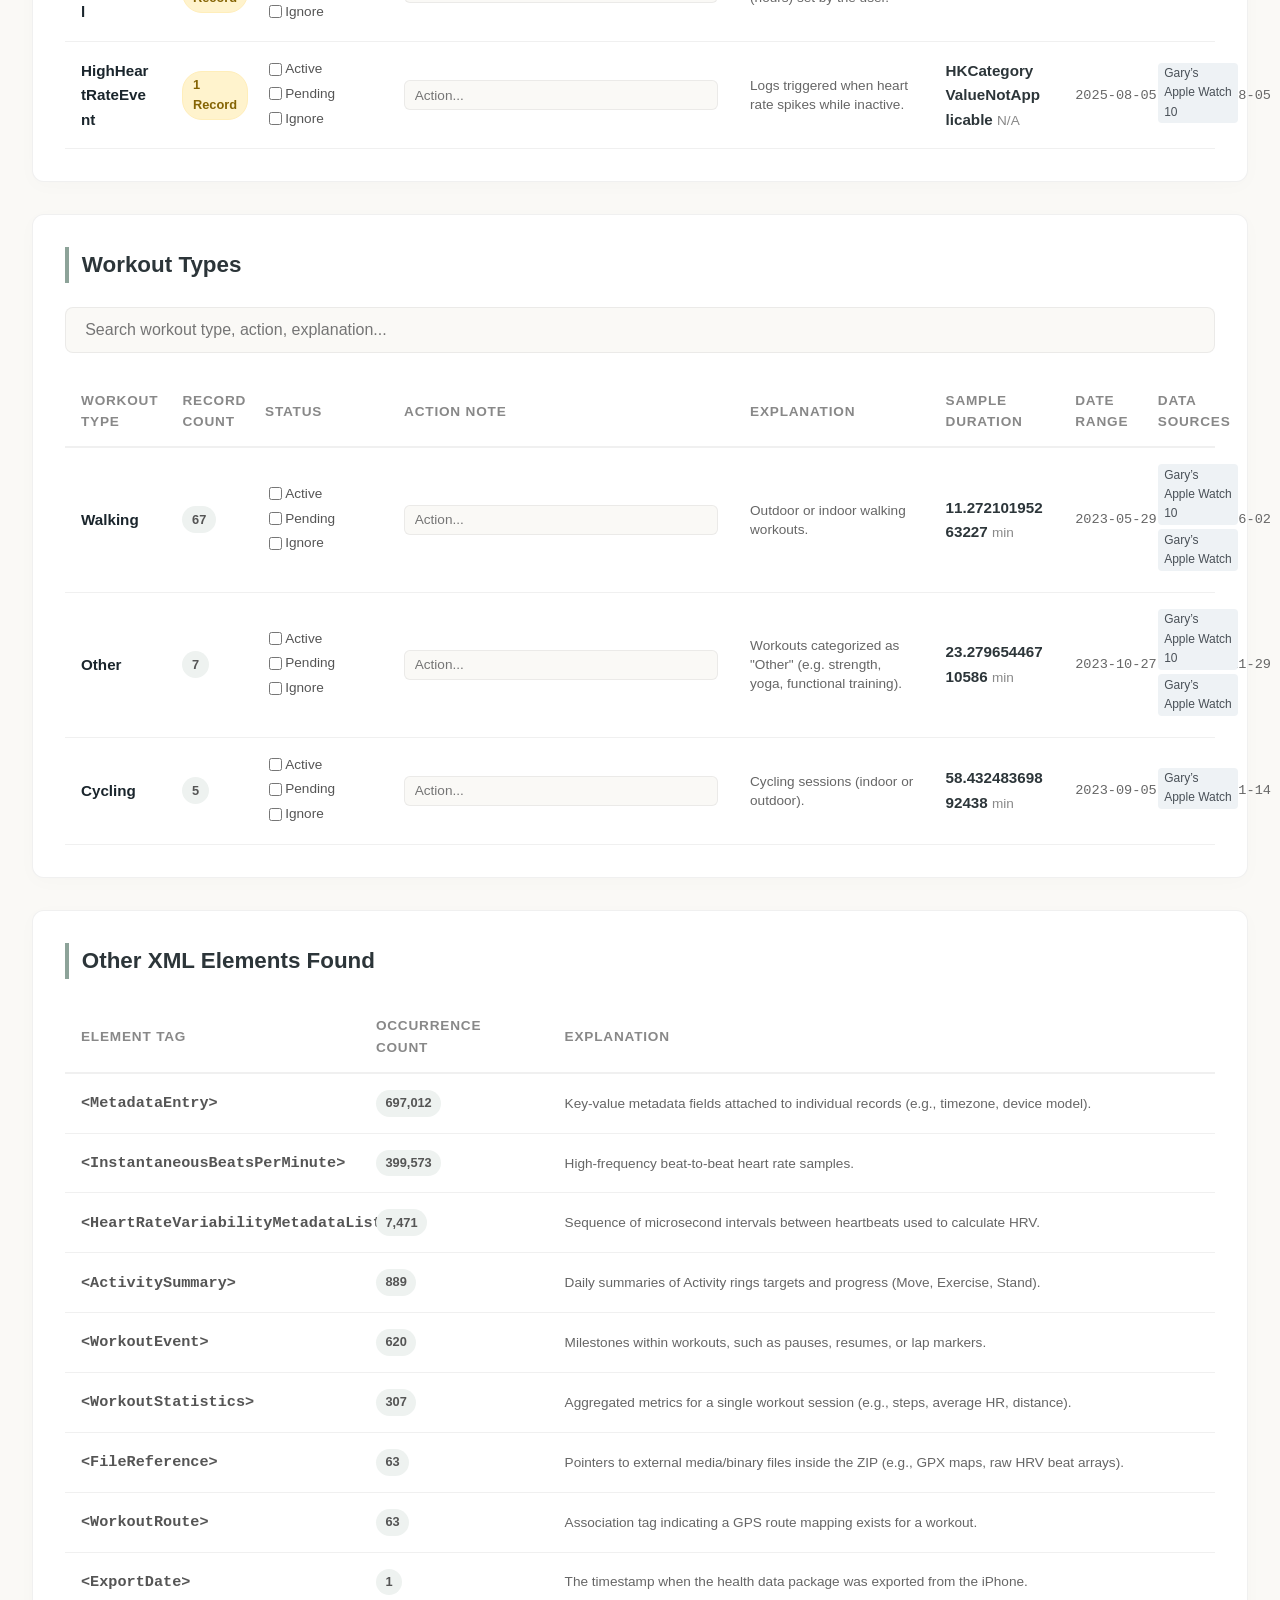
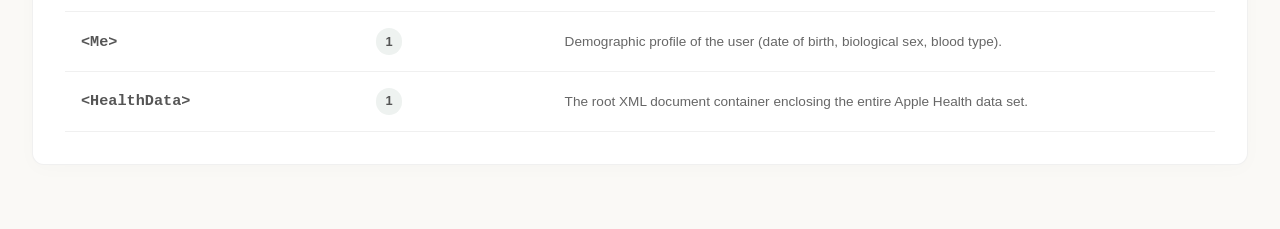
==== commit c2b0913f: "Remove legacy Eufy Bluetooth scales integration and tidy server directories" ====
--- a/html/health_data_summary.html
+++ b/html/health_data_summary.html
@@ -771,7 +771,7 @@
                         <td>
                             <input type="text" class="action-input" data-metric="BodyMass" placeholder="Action..." onblur="saveActionNote(this)" onkeypress="if(event.key === 'Enter') this.blur()">
                         </td>
-                        <td class="desc-cell">User body weight (synced from eufy scales or entered manually).</td>
+                        <td class="desc-cell">User body weight.</td>
                         <td class="sample-cell"><strong>103.8</strong> <span style="color:#888; font-size:0.85rem;">kg</span></td>
                         <td class="date-cell">2021-03-24 <span style="color:#ccc;">to</span> 2026-06-09</td>
                         <td><span class="source-tag">eufy Life</span></td>
@@ -822,7 +822,7 @@
                         <td>
                             <input type="text" class="action-input" data-metric="BodyFatPercentage" placeholder="Action..." onblur="saveActionNote(this)" onkeypress="if(event.key === 'Enter') this.blur()">
                         </td>
-                        <td class="desc-cell">Percentage of body weight that is fat (synced from eufy scale).</td>
+                        <td class="desc-cell">Percentage of body weight that is fat.</td>
                         <td class="sample-cell"><strong>0.333445</strong> <span style="color:#888; font-size:0.85rem;">%</span></td>
                         <td class="date-cell">2021-03-24 <span style="color:#ccc;">to</span> 2026-06-09</td>
                         <td><span class="source-tag">eufy Life</span></td>
